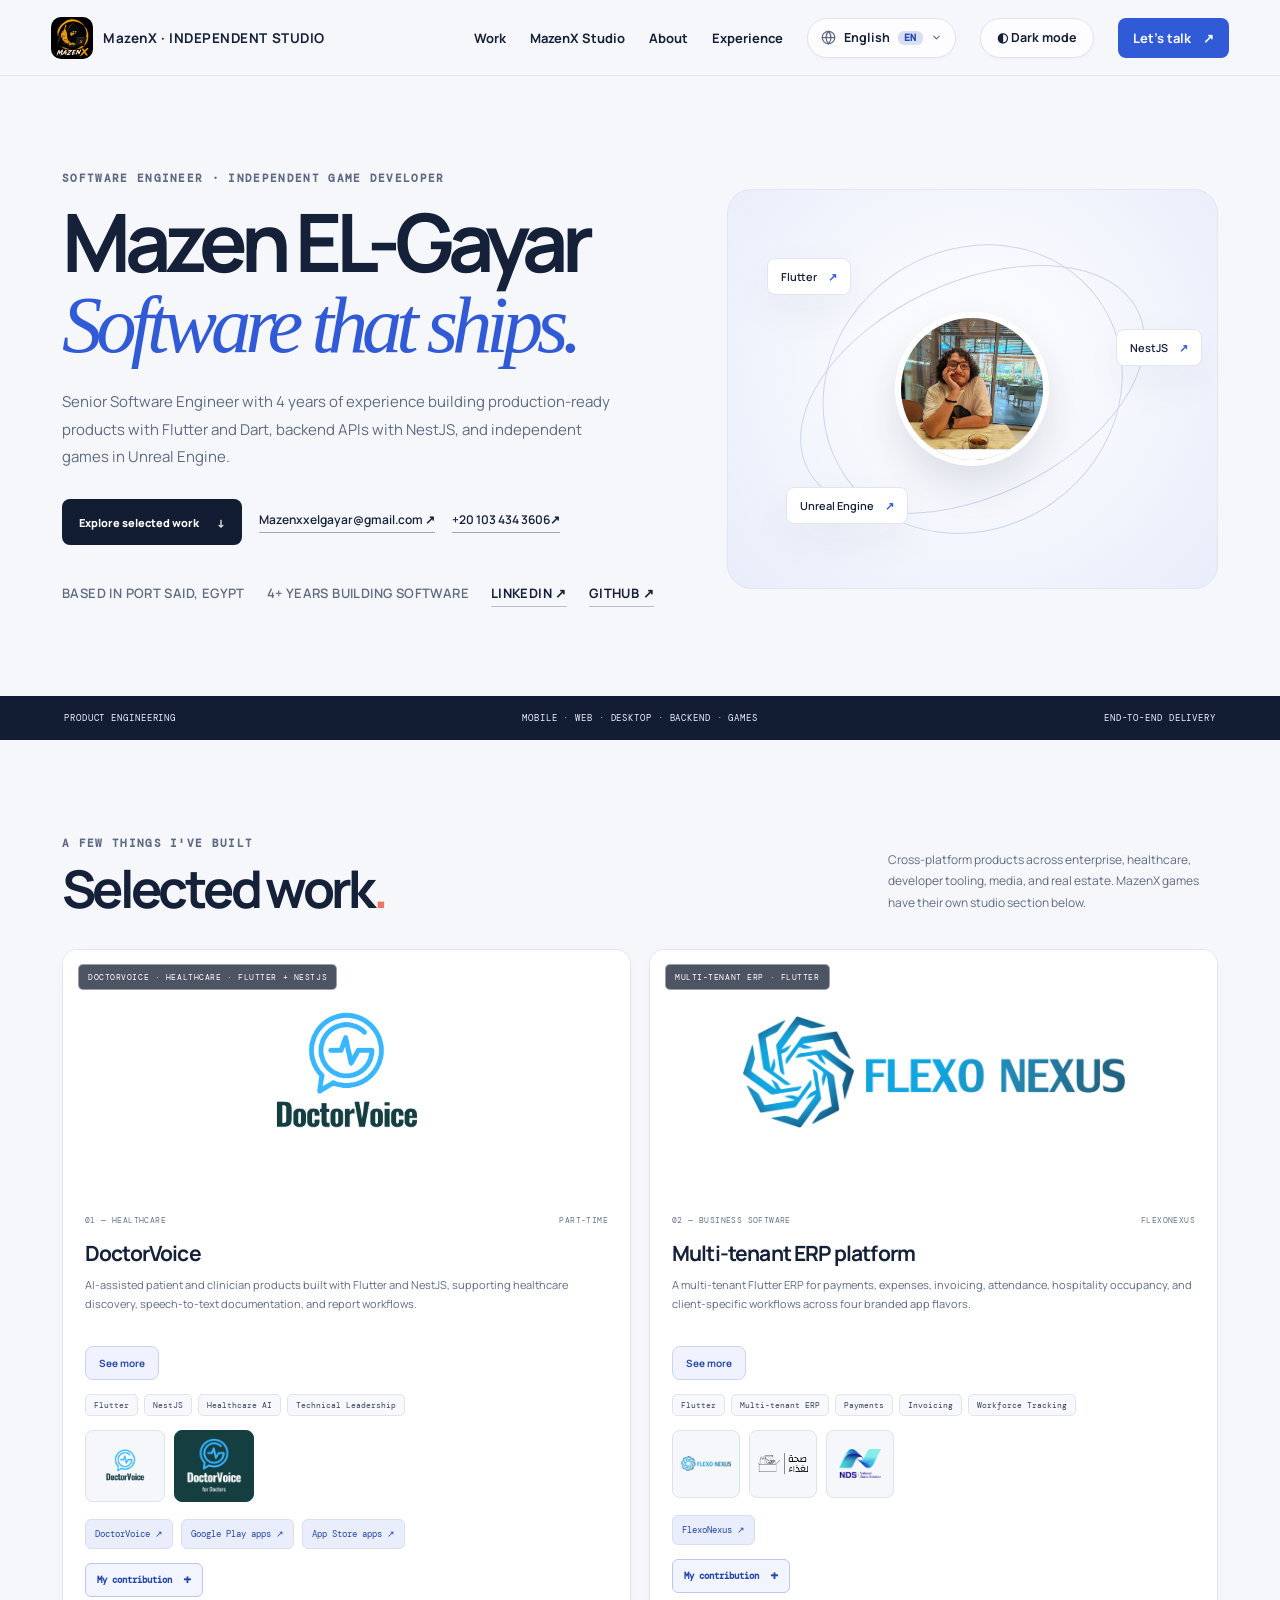
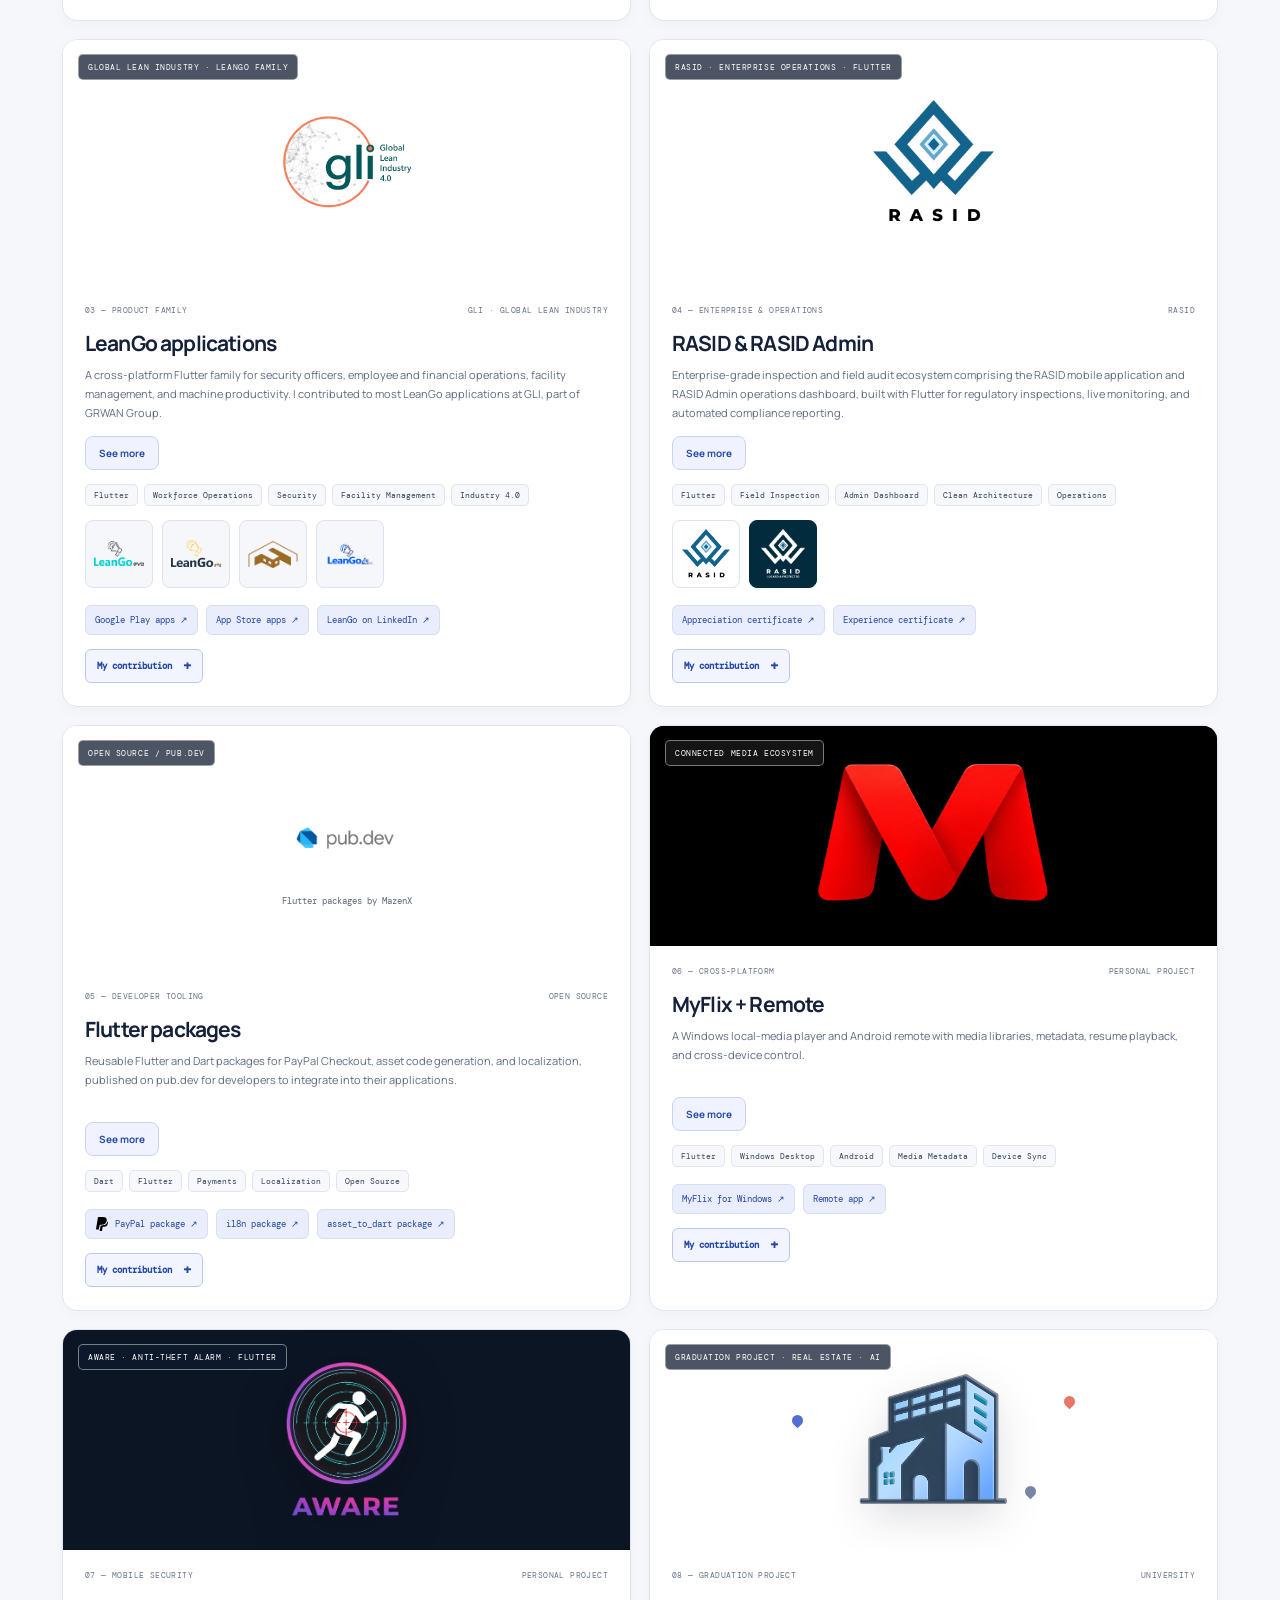
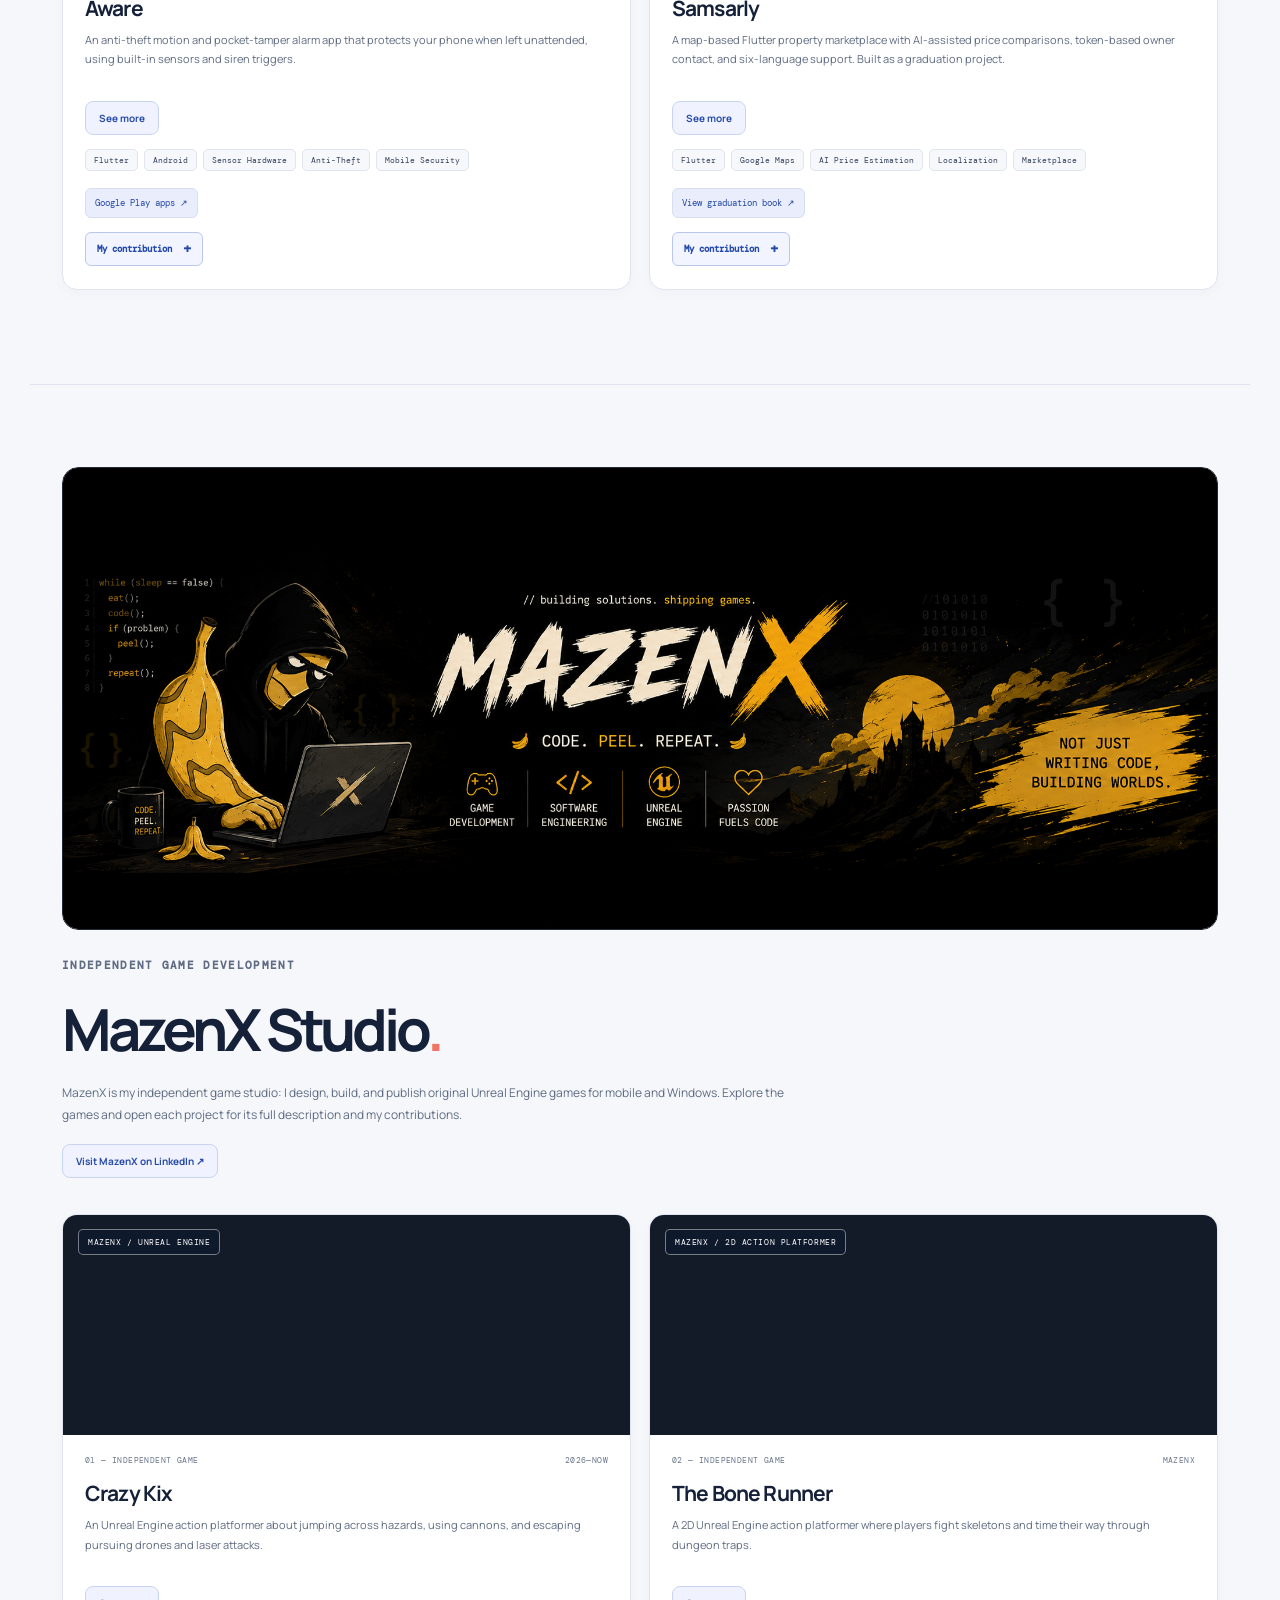
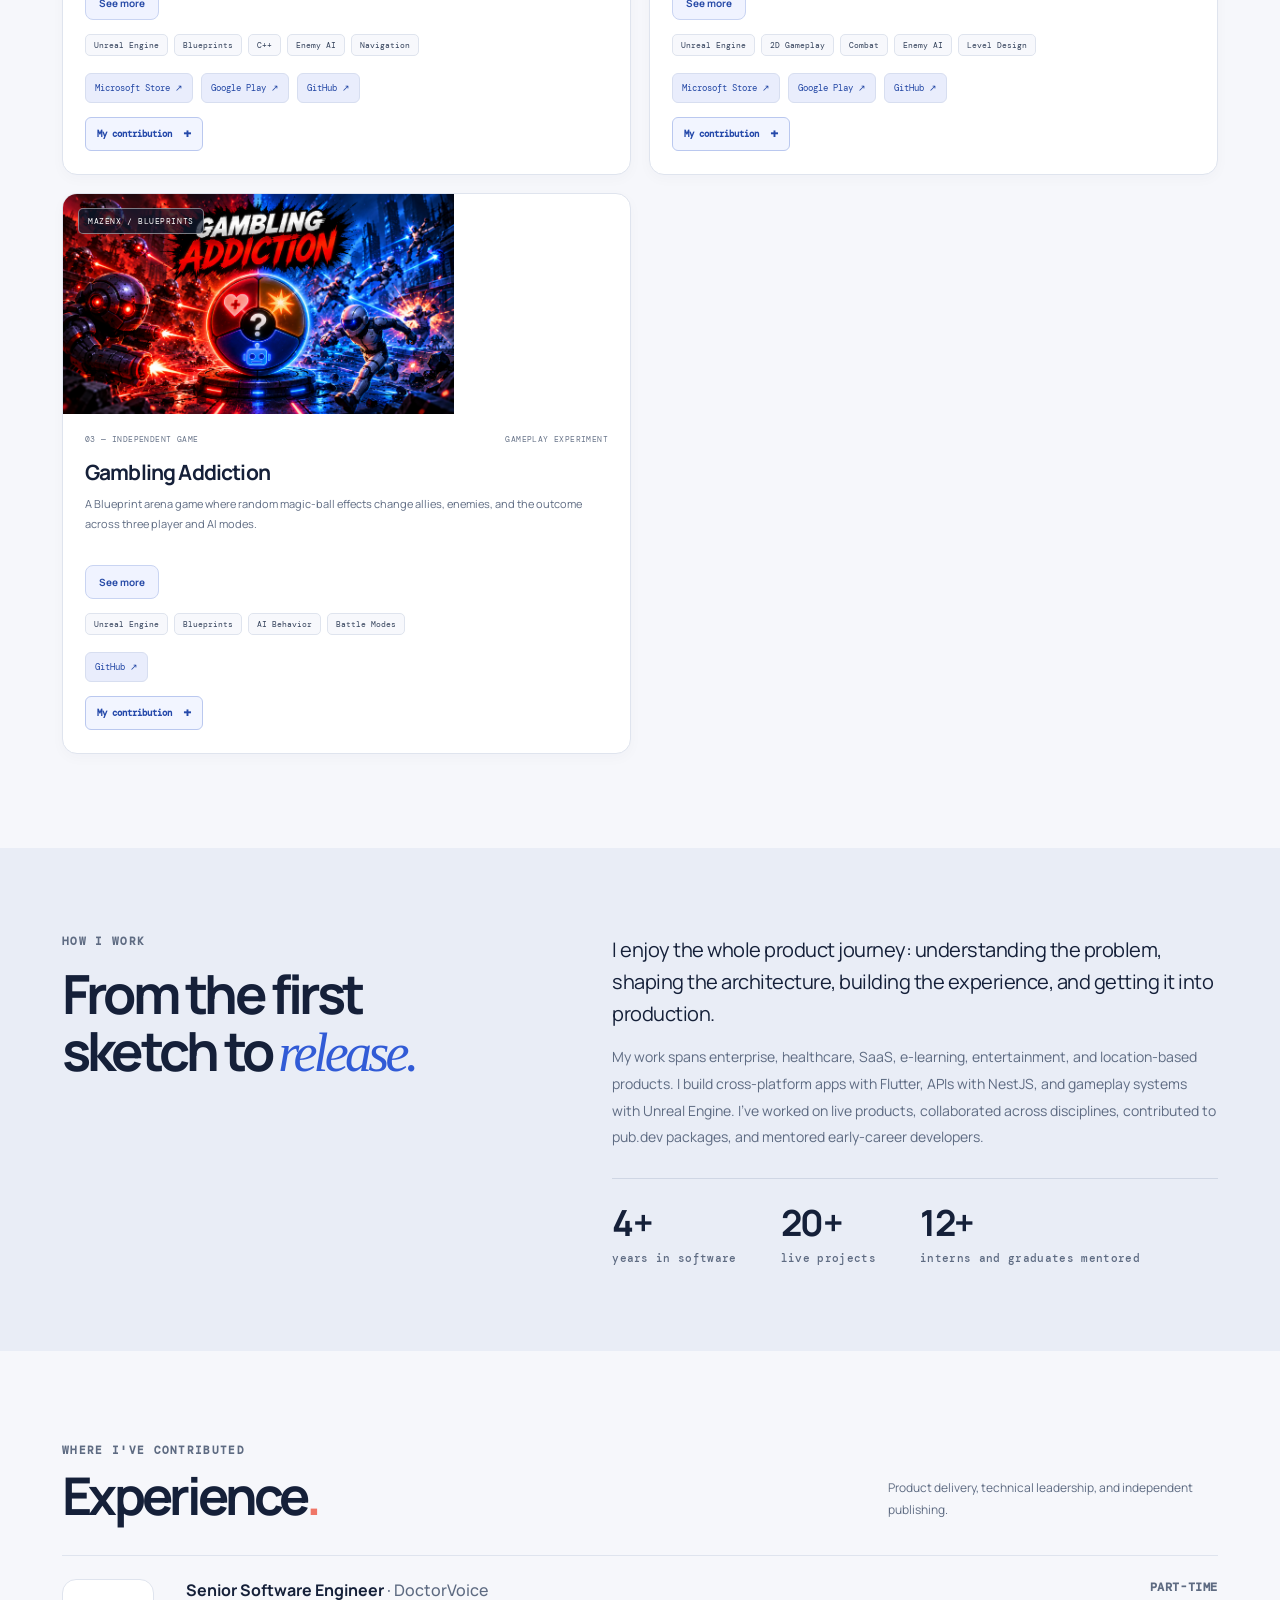
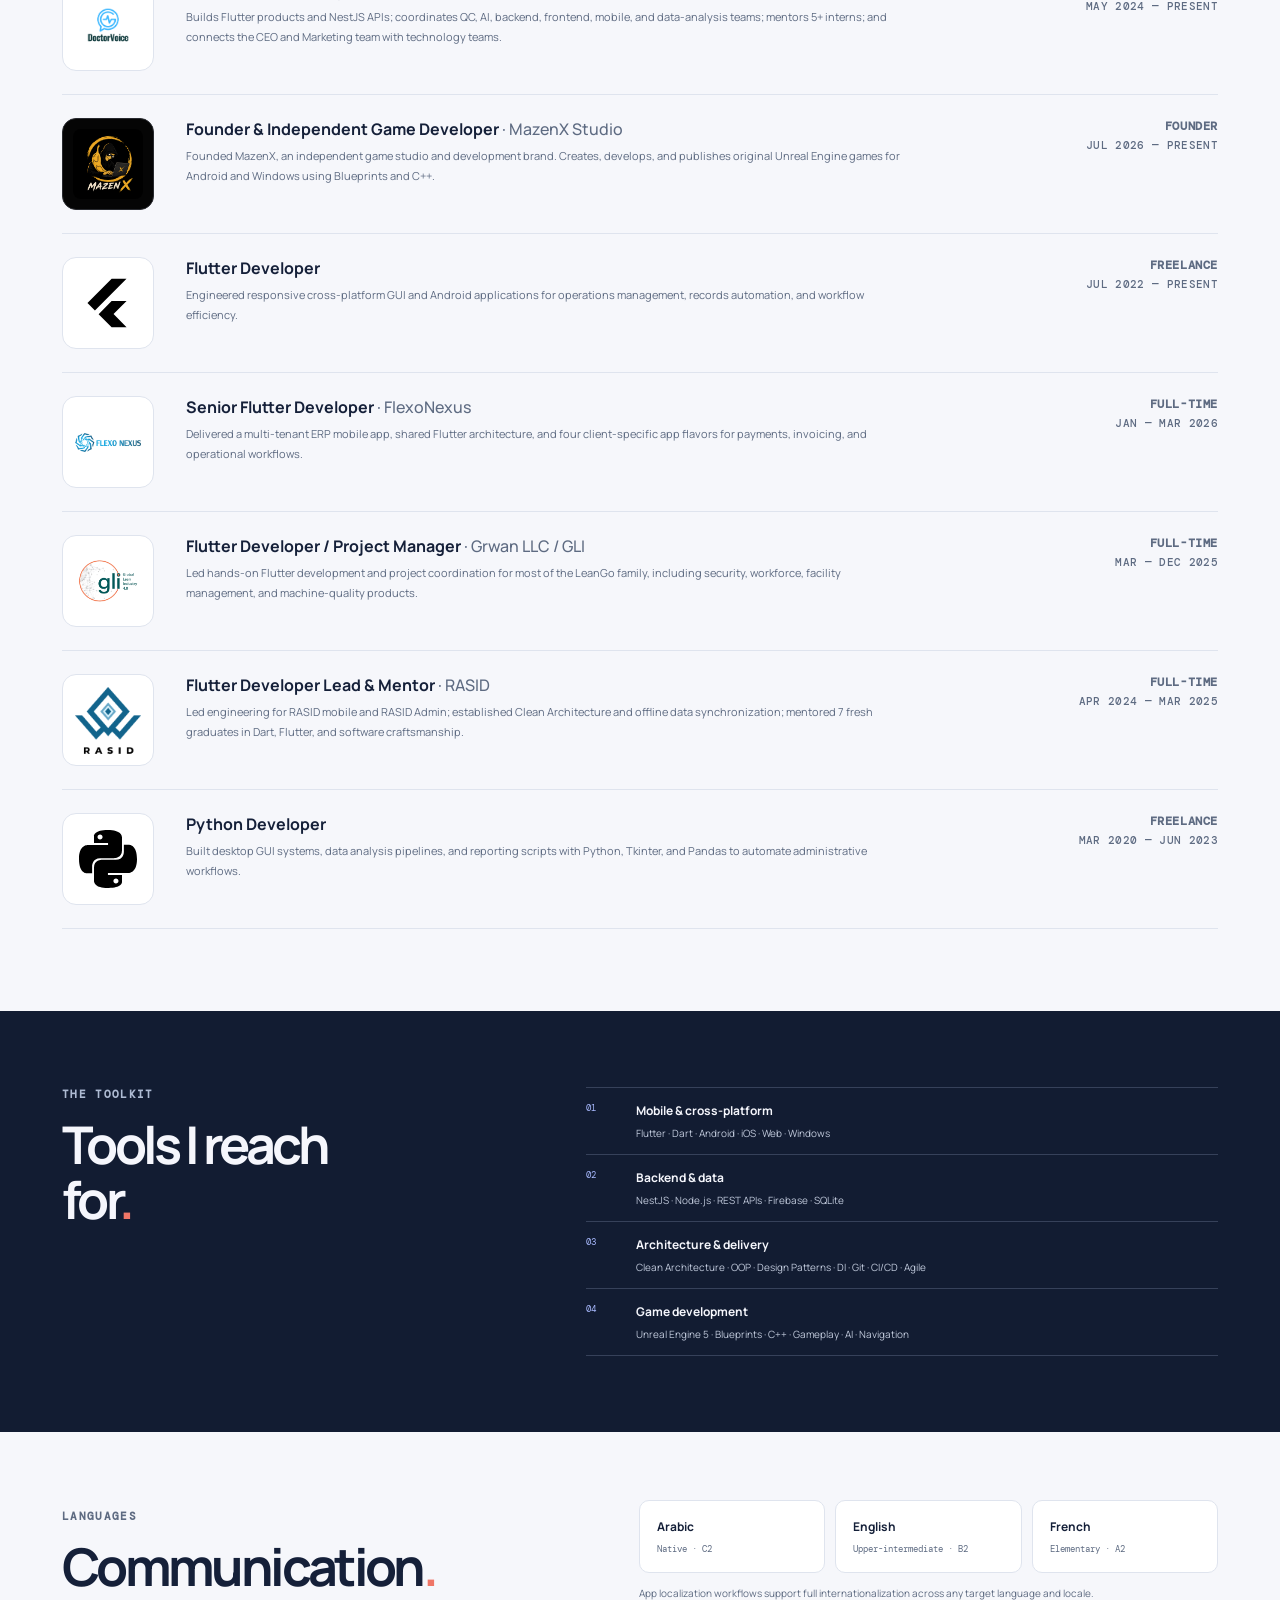
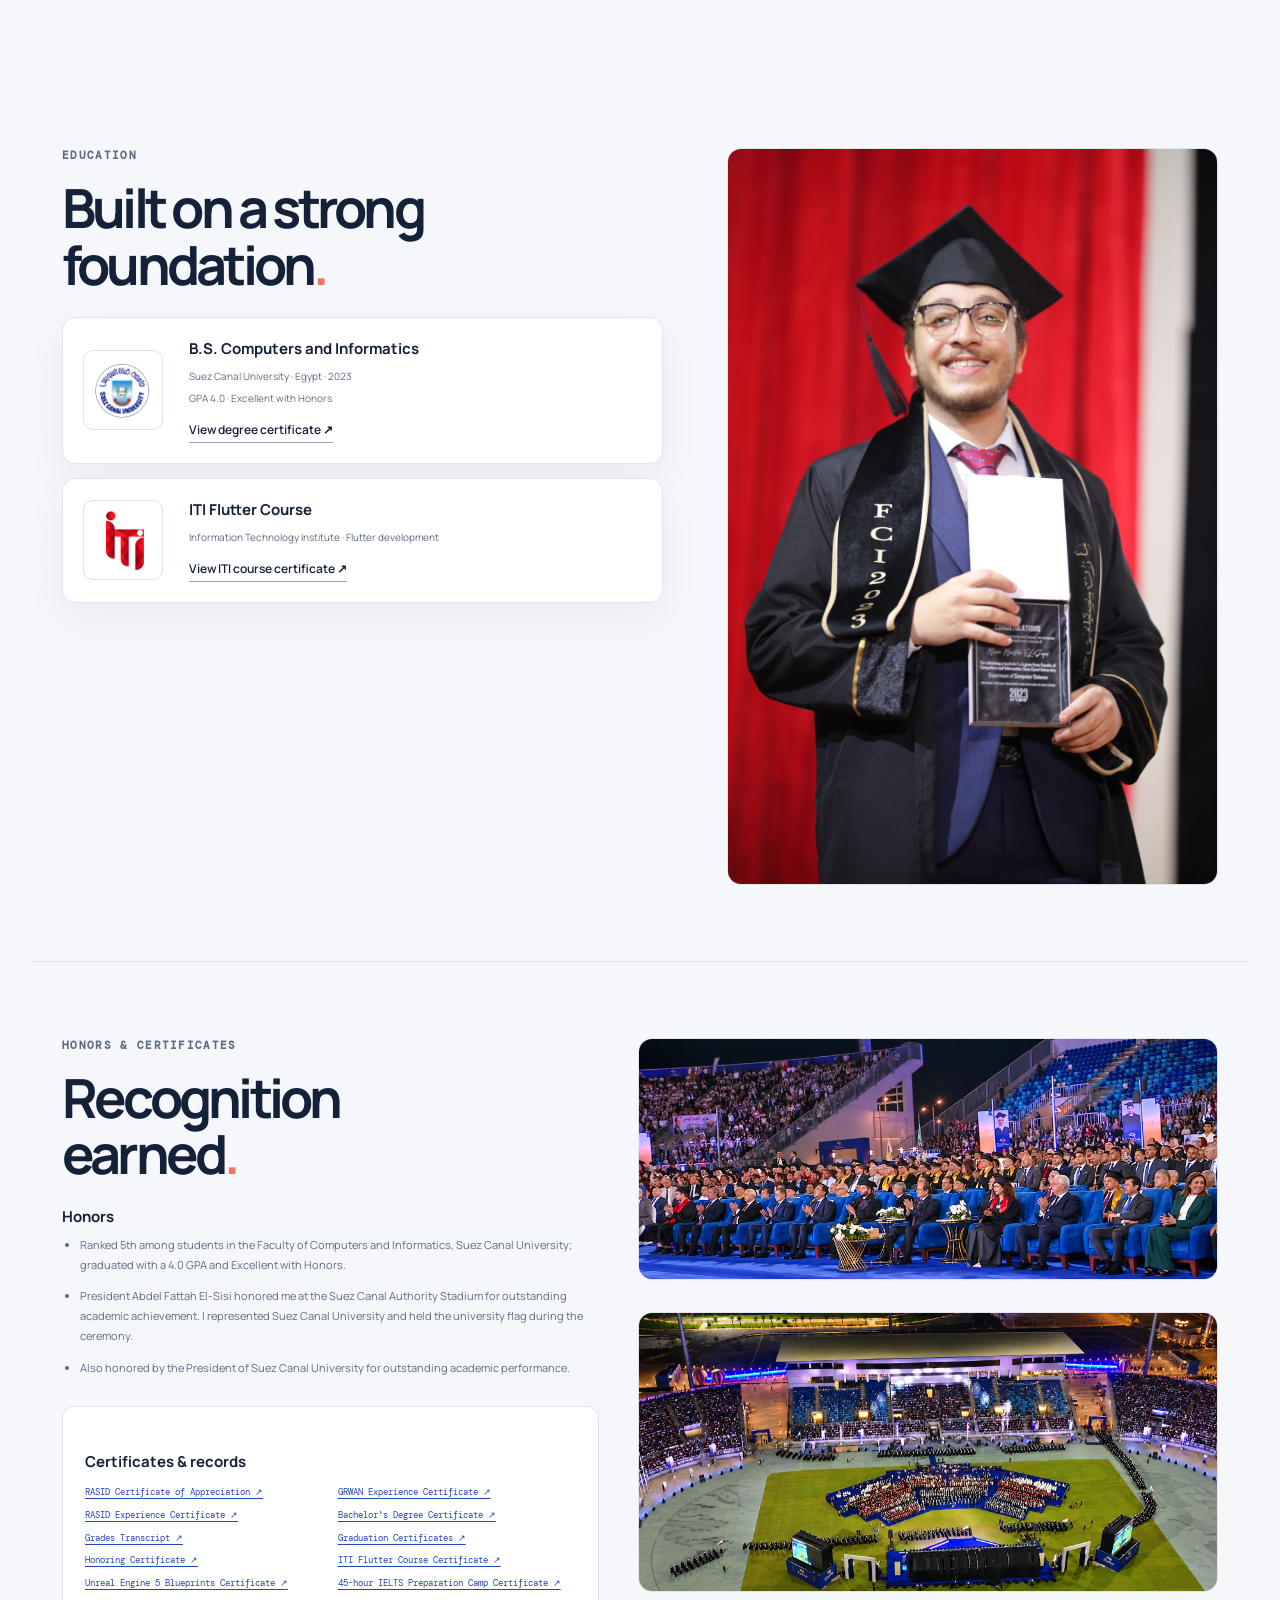
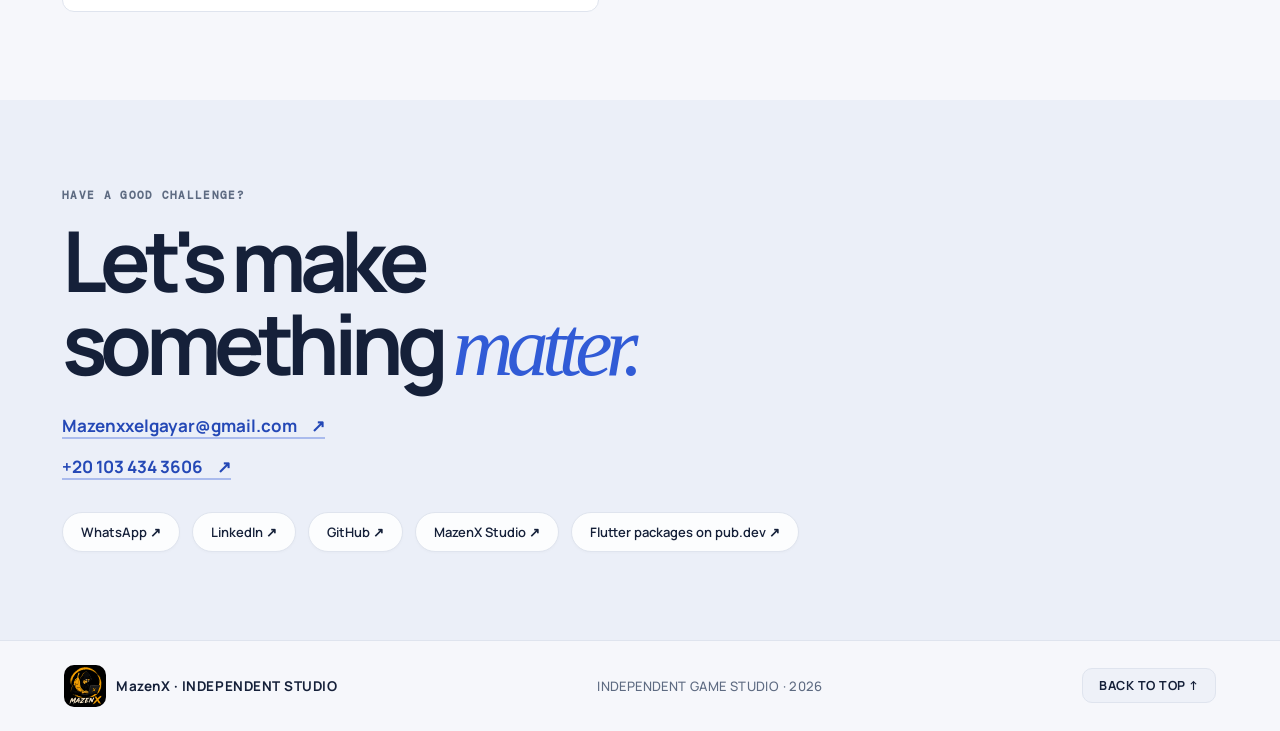
==== index.html @ 4dd1e7bd "Add 12-language localization, custom glassmorphic language dropdown, and project updates" ====
<!doctype html>
<html lang="en">
<head>
  <meta charset="utf-8"><meta name="viewport" content="width=device-width, initial-scale=1">
  <meta name="theme-color" content="#f6f5f0" media="(prefers-color-scheme: light)">
  <meta name="theme-color" content="#101827" media="(prefers-color-scheme: dark)">
  <meta name="description" content="Mazen EL-Gayar is a senior software engineer with 4+ years of experience building cross-platform products with Flutter and Dart, backend APIs with NestJS, and independently published games in Unreal Engine 5. Based in Port Said, Egypt.">
  <meta name="keywords" content="Mazen EL-Gayar, software engineer, Flutter developer, Dart, NestJS, Unreal Engine, game developer, cross-platform, mobile development, Egypt, Port Said, portfolio">
  <meta name="author" content="Mazen EL-Gayar">
  <meta name="robots" content="index, follow, max-image-preview:large, max-snippet:-1, max-video-preview:-1">

  <!-- Geographic Location Signals (GEO) -->
  <meta name="geo.region" content="EG-PTS">
  <meta name="geo.placename" content="Port Said">
  <meta name="geo.position" content="31.2565;32.2841">
  <meta name="ICBM" content="31.2565, 32.2841">

  <!-- Generative Engine Optimization (GEO) & Topic Authority -->
  <meta name="topic" content="Flutter, NestJS, Unreal Engine 5, Cross-Platform Architecture, Game Development">
  <meta name="subject" content="Senior Software Engineer and Independent Game Developer Portfolio">
  <meta name="coverage" content="Worldwide">
  <meta name="rating" content="General">

  <!-- OpenGraph Metadata & Multilingual Locales -->
  <meta property="og:title" content="Mazen EL-Gayar — Senior Software Engineer & Independent Game Developer">
  <meta property="og:description" content="Senior Software Engineer building production-ready cross-platform products with Flutter, backend APIs with NestJS, and independently published Unreal Engine games. 4+ years of experience, 20+ live projects.">
  <meta property="og:type" content="website"><meta property="og:site_name" content="Mazen EL-Gayar — Portfolio">
  <meta property="og:url" content="https://mazenxelgayar.github.io/"><meta property="og:image" content="https://mazenxelgayar.github.io/assets/social-preview.png"><meta property="og:image:width" content="1200"><meta property="og:image:height" content="630"><meta property="og:image:alt" content="Mazen EL-Gayar — Flutter, NestJS, and Unreal Engine software engineer portfolio">
  <meta property="og:locale" content="en_US">
  <meta property="og:locale:alternate" content="ar_EG">
  <meta property="og:locale:alternate" content="es_ES">
  <meta property="og:locale:alternate" content="fr_FR">
  <meta property="og:locale:alternate" content="de_DE">
  <meta property="og:locale:alternate" content="ja_JP">
  <meta property="og:locale:alternate" content="zh_CN">
  <meta property="og:locale:alternate" content="it_IT">
  <meta property="og:locale:alternate" content="ru_RU">
  <meta property="og:locale:alternate" content="hi_IN">
  <meta property="og:locale:alternate" content="ko_KR">
  <meta property="og:locale:alternate" content="tr_TR">

  <!-- Twitter Card -->
  <meta name="twitter:card" content="summary_large_image"><meta name="twitter:title" content="Mazen EL-Gayar — Senior Software Engineer">
  <meta name="twitter:description" content="Flutter, NestJS, and Unreal Engine projects, experience, and contact details. 4+ years building production software."><meta name="twitter:image" content="https://mazenxelgayar.github.io/assets/social-preview.png">

  <!-- Canonical & International Hreflang Tags -->
  <link rel="canonical" href="https://mazenxelgayar.github.io/">
  <link rel="alternate" hreflang="x-default" href="https://mazenxelgayar.github.io/">
  <link rel="alternate" hreflang="en" href="https://mazenxelgayar.github.io/">
  <link rel="alternate" hreflang="ar" href="https://mazenxelgayar.github.io/">
  <link rel="alternate" hreflang="es" href="https://mazenxelgayar.github.io/">
  <link rel="alternate" hreflang="fr" href="https://mazenxelgayar.github.io/">
  <link rel="alternate" hreflang="de" href="https://mazenxelgayar.github.io/">
  <link rel="alternate" hreflang="ja" href="https://mazenxelgayar.github.io/">
  <link rel="alternate" hreflang="zh" href="https://mazenxelgayar.github.io/">
  <link rel="alternate" hreflang="it" href="https://mazenxelgayar.github.io/">
  <link rel="alternate" hreflang="ru" href="https://mazenxelgayar.github.io/">
  <link rel="alternate" hreflang="hi" href="https://mazenxelgayar.github.io/">
  <link rel="alternate" hreflang="ko" href="https://mazenxelgayar.github.io/">
  <link rel="alternate" hreflang="tr" href="https://mazenxelgayar.github.io/">
  <title>Mazen EL-Gayar | Senior Software Engineer — Flutter, NestJS & Unreal Engine</title>
  <link rel="icon" href="assets/mazenx-square.png" type="image/png">
  <link rel="apple-touch-icon" href="assets/mazenx-square.png"><link rel="manifest" href="site.webmanifest">
  <link rel="preconnect" href="https://fonts.googleapis.com"><link rel="preconnect" href="https://fonts.gstatic.com" crossorigin>
  <link href="https://fonts.googleapis.com/css2?family=Alexandria:wght@400;500;600;700;800&family=DM+Mono:wght@400;500&family=Manrope:wght@400;500;600;700;800&display=swap" rel="stylesheet">
  <script src="translations.js"></script>
  <script>
    // Prevent dark-mode & language flash: apply theme and initial language immediately before paint
    (function(){
      var t = localStorage.getItem('portfolio-theme');
      if (!t) t = matchMedia('(prefers-color-scheme: dark)').matches ? 'dark' : 'light';
      document.documentElement.dataset.theme = t;
      document.documentElement.classList.add('js');

      var l = localStorage.getItem('portfolio-lang');
      if (!l) {
        var nav = (navigator.language || navigator.userLanguage || 'en').toLowerCase().slice(0, 2);
        var supported = ['en', 'ar', 'es', 'fr', 'de', 'ja', 'zh', 'it', 'ru', 'hi', 'ko', 'tr'];
        l = supported.indexOf(nav) > -1 ? nav : 'en';
      }
      document.documentElement.lang = l;
      document.documentElement.dir = (l === 'ar' ? 'rtl' : 'ltr');
      window.__initialLang = l;
      if (l === 'en') {
        document.documentElement.dataset.i18nReady = 'true';
      }
    })();
  </script>
  <link rel="stylesheet" href="styles.css"><script src="script.js" defer></script>
</head>
<body>
  <script type="application/ld+json">
  {"@context":"https://schema.org","@graph":[
    {"@type":"WebSite","@id":"https://mazenxelgayar.github.io/#website","url":"https://mazenxelgayar.github.io/","name":"Mazen EL-Gayar — Senior Software Engineer Portfolio","description":"Portfolio of Mazen EL-Gayar, a senior software engineer building Flutter products, NestJS services, and Unreal Engine games.","inLanguage":["en","ar","es","fr","de","ja","zh","it","ru","hi","ko","tr"]},
    {"@type":"ProfilePage","@id":"https://mazenxelgayar.github.io/#profilepage","url":"https://mazenxelgayar.github.io/","name":"Mazen EL-Gayar Portfolio & Engineering Profile","isPartOf":{"@id":"https://mazenxelgayar.github.io/#website"},"about":{"@id":"https://mazenxelgayar.github.io/#person"},"mainEntity":{"@id":"https://mazenxelgayar.github.io/#person"}},
    {"@type":"Organization","@id":"https://www.linkedin.com/company/144794199#organization","name":"MazenX Independent Game Studio","description":"Independent game development and software brand founded by Mazen EL-Gayar. Creates and publishes original Unreal Engine games for Android and Windows.","url":"https://www.linkedin.com/company/144794199","founder":{"@id":"https://mazenxelgayar.github.io/#person"}},
    {"@type":"Organization","@id":"https://doctorvoice.net/#organization","name":"DoctorVoice","url":"https://doctorvoice.net/","description":"AI-assisted healthcare platform for patients and clinicians."},
    {"@type":"Person","@id":"https://mazenxelgayar.github.io/#person","name":"Mazen EL-Gayar","url":"https://mazenxelgayar.github.io/","mainEntityOfPage":"https://mazenxelgayar.github.io/","email":"mailto:Mazenxxelgayar@gmail.com","jobTitle":["Senior Software Engineer","Flutter Developer","Independent Game Developer","Backend Engineer"],"disambiguatingDescription":"Mazen EL-Gayar is an Egyptian senior software engineer and indie game developer with 4+ years of experience building production Flutter cross-platform applications, NestJS APIs, and Unreal Engine 5 games. Based in Port Said, Egypt.","image":"https://mazenxelgayar.github.io/assets/profile-photo.jpg","telephone":"+201034343606","nationality":{"@type":"Country","name":"Egypt"},"address":{"@type":"PostalAddress","addressLocality":"Port Said","addressRegion":"Port Said Governorate","addressCountry":"EG"},"homeLocation":{"@type":"Place","name":"Port Said, Egypt","geo":{"@type":"GeoCoordinates","latitude":31.2565,"longitude":32.2841}},"geo":{"@type":"GeoCoordinates","latitude":31.2565,"longitude":32.2841},"hasMap":"https://www.google.com/maps/place/Port+Said,+Egypt/@31.2565,32.2841,13z","sameAs":["https://www.linkedin.com/in/mazen-el-gayar-995949218/","https://github.com/MazenxELGayar/","https://www.linkedin.com/company/144794199","https://pub.dev/publishers/mazenx.dev/packages","https://play.google.com/store/apps/dev?id=7016550791448833118"],"knowsLanguage":["Arabic","English","French"],"worksFor":[{"@id":"https://doctorvoice.net/#organization"},{"@id":"https://www.linkedin.com/company/144794199#organization"}],"alumniOf":{"@type":"CollegeOrUniversity","name":"Suez Canal University","sameAs":"https://suez.edu.eg/"},"knowsAbout":["Flutter","Dart","NestJS","Node.js","REST APIs","Clean Architecture","Mobile application development","Unreal Engine 5","Blueprints","C++","Game development","Technical leadership","Mentoring","Cross-platform development","Firebase","CI/CD"],"hasCredential":[{"@type":"EducationalOccupationalCredential","credentialCategory":"degree","name":"B.S. Computers and Informatics","educationalLevel":"Bachelor"},{"@type":"EducationalOccupationalCredential","credentialCategory":"certificate","name":"ITI Flutter Course"}]},
    {"@type":"CreativeWork","name":"DoctorVoice","creator":{"@id":"https://mazenxelgayar.github.io/#person"},"url":"https://doctorvoice.net/","description":"AI-assisted patient and clinician products built with Flutter and NestJS, supporting healthcare discovery, speech-to-text documentation, and report workflows.","keywords":"Flutter, NestJS, healthcare, AI, mobile, web"},
    {"@type":"CreativeWork","name":"Multi-tenant ERP platform","creator":{"@id":"https://mazenxelgayar.github.io/#person"},"url":"https://www.linkedin.com/company/flexonexus","description":"FlexoNexus ERP mobile application with four client-specific Flutter flavors for payments, invoicing, BNPL, attendance, and operations."},
    {"@type":"CreativeWork","name":"LeanGo application family","creator":{"@id":"https://mazenxelgayar.github.io/#person"},"url":"https://play.google.com/store/apps/developer?id=GRWAN+GROUP+FZE","description":"Flutter operations apps for security, employee attendance, facility management, and continuous improvement, including CIL machine-quality dashboards.","keywords":"Flutter, Android, workforce operations, facility management, machine quality"},
    {"@type":"CreativeWork","name":"RASID & RASID Admin","creator":{"@id":"https://mazenxelgayar.github.io/#person"},"description":"Cross-platform enterprise inspection and operations platform featuring the RASID mobile application and RASID Admin dashboard, built with Flutter for field audits, reporting, and team management.","keywords":"Flutter, inspection, admin dashboard, operations, Clean Architecture"},
    {"@type":"CreativeWork","name":"Flutter packages by MazenX","creator":{"@id":"https://mazenxelgayar.github.io/#person"},"url":"https://pub.dev/packages/flutter_paypal_payment_checkout_v2","description":"Published Flutter packages for PayPal Checkout, asset-to-Dart code generation, and i18n translation."},
    {"@type":"CreativeWork","name":"Crazy Kix","creator":{"@id":"https://mazenxelgayar.github.io/#person"},"url":"https://apps.microsoft.com/detail/9nst3zj3r8d7","genre":"Action platformer","keywords":"Unreal Engine, Blueprints, Android, Windows"},
    {"@type":"CreativeWork","name":"The Bone Runner","creator":{"@id":"https://mazenxelgayar.github.io/#person"},"url":"https://play.google.com/store/apps/details?id=com.mazenx.thebonerunner","genre":"2D action platformer","keywords":"Unreal Engine, 2D gameplay, Android, Windows"},
    {"@type":"CreativeWork","name":"Gambling Addiction","creator":{"@id":"https://mazenxelgayar.github.io/#person"},"url":"https://github.com/MazenxELGayar/gambling-addiction","genre":"Arena game","keywords":"Unreal Engine, Blueprints, AI, game modes"},
    {"@type":"CreativeWork","name":"MyFlix and MyFlix Remote","creator":{"@id":"https://mazenxelgayar.github.io/#person"},"url":"https://apps.microsoft.com/detail/9p61pw36ppqw","description":"Connected Windows media player and Android remote with local library organization, metadata, playback resume, and synchronized control."},
    {"@type":"CreativeWork","name":"Aware","creator":{"@id":"https://mazenxelgayar.github.io/#person"},"url":"https://play.google.com/store/apps/details?id=com.mazenx.aware","description":"Anti-theft motion and pocket-tamper alarm app for Android that protects phones using hardware sensors and authenticated siren alerts.","keywords":"Flutter, Android, anti-theft, motion alarm, sensors, security"},
    {"@type":"Book","name":"Samsarly","creator":{"@id":"https://mazenxelgayar.github.io/#person"},"description":"Graduation project: a Flutter real-estate marketplace with map search, AI-assisted price estimates, token-based property contact, and six-language localization. Published as a graduation book.","keywords":"Flutter, maps, real estate, graduation project, Arabic, English, French, Spanish, German, Turkish"}
  ]}
  </script>
  <a class="skip-link" href="#main">Skip to content</a>
  <header class="site-header"><a class="brand" href="#top" aria-label="MazenX independent studio"><img class="brand-logo" src="assets/mazenx-square.png" alt="MazenX"><span data-i18n="nav_brand">MazenX · INDEPENDENT STUDIO</span></a>
    <button class="menu-toggle" type="button" aria-expanded="false" aria-controls="site-nav" aria-label="Open navigation"><i></i><i></i><i></i></button>
    <div class="nav-backdrop" id="nav-backdrop" aria-hidden="true"></div>
    <nav id="site-nav" class="site-nav" aria-label="Main navigation">
      <a href="#work" data-i18n="nav_work">Work</a>
      <a href="#studio" data-i18n="nav_studio">MazenX Studio</a>
      <a href="#about" data-i18n="nav_about">About</a>
      <a href="#experience" data-i18n="nav_experience">Experience</a>
      <div class="lang-dropdown" id="lang-dropdown">
        <button type="button" class="lang-dropdown-btn" id="lang-dropdown-btn" aria-haspopup="listbox" aria-expanded="false" aria-label="Select language">
          <svg class="lang-globe-icon" width="15" height="15" viewBox="0 0 24 24" fill="none" stroke="currentColor" stroke-width="2" stroke-linecap="round" stroke-linejoin="round" aria-hidden="true"><circle cx="12" cy="12" r="10"></circle><line x1="2" y1="12" x2="22" y2="12"></line><path d="M12 2a15.3 15.3 0 0 1 4 10 15.3 15.3 0 0 1-4 10 15.3 15.3 0 0 1-4-10 15.3 15.3 0 0 1 4-10z"></path></svg>
          <span class="current-lang-text" id="current-lang-text">English</span>
          <span class="current-lang-pill" id="current-lang-pill">EN</span>
          <svg class="lang-chevron-icon" width="11" height="11" viewBox="0 0 24 24" fill="none" stroke="currentColor" stroke-width="2.5" stroke-linecap="round" stroke-linejoin="round" aria-hidden="true"><polyline points="6 9 12 15 18 9"></polyline></svg>
        </button>
        <div class="lang-dropdown-menu" id="lang-dropdown-menu" role="listbox" aria-label="Languages">
          <div class="lang-menu-head">
            <span class="lang-menu-tag" data-i18n="lang_menu_tag">LANGUAGE</span>
            <span class="lang-menu-count">12</span>
          </div>
          <div class="lang-options-list">
            <button type="button" class="lang-option active" data-lang="en" role="option" aria-selected="true">
              <span class="lang-badge">EN</span>
              <span class="lang-label">English</span>
              <svg class="lang-check" width="15" height="15" viewBox="0 0 24 24" fill="none" stroke="currentColor" stroke-width="2.5" stroke-linecap="round" stroke-linejoin="round"><polyline points="20 6 9 17 4 12"></polyline></svg>
            </button>
            <button type="button" class="lang-option" data-lang="ar" role="option" aria-selected="false">
              <span class="lang-badge">AR</span>
              <span class="lang-label">العربية</span>
              <svg class="lang-check" width="15" height="15" viewBox="0 0 24 24" fill="none" stroke="currentColor" stroke-width="2.5" stroke-linecap="round" stroke-linejoin="round"><polyline points="20 6 9 17 4 12"></polyline></svg>
            </button>
            <button type="button" class="lang-option" data-lang="es" role="option" aria-selected="false">
              <span class="lang-badge">ES</span>
              <span class="lang-label">Español</span>
              <svg class="lang-check" width="15" height="15" viewBox="0 0 24 24" fill="none" stroke="currentColor" stroke-width="2.5" stroke-linecap="round" stroke-linejoin="round"><polyline points="20 6 9 17 4 12"></polyline></svg>
            </button>
            <button type="button" class="lang-option" data-lang="fr" role="option" aria-selected="false">
              <span class="lang-badge">FR</span>
              <span class="lang-label">Français</span>
              <svg class="lang-check" width="15" height="15" viewBox="0 0 24 24" fill="none" stroke="currentColor" stroke-width="2.5" stroke-linecap="round" stroke-linejoin="round"><polyline points="20 6 9 17 4 12"></polyline></svg>
            </button>
            <button type="button" class="lang-option" data-lang="de" role="option" aria-selected="false">
              <span class="lang-badge">DE</span>
              <span class="lang-label">Deutsch</span>
              <svg class="lang-check" width="15" height="15" viewBox="0 0 24 24" fill="none" stroke="currentColor" stroke-width="2.5" stroke-linecap="round" stroke-linejoin="round"><polyline points="20 6 9 17 4 12"></polyline></svg>
            </button>
            <button type="button" class="lang-option" data-lang="ja" role="option" aria-selected="false">
              <span class="lang-badge">JA</span>
              <span class="lang-label">日本語</span>
              <svg class="lang-check" width="15" height="15" viewBox="0 0 24 24" fill="none" stroke="currentColor" stroke-width="2.5" stroke-linecap="round" stroke-linejoin="round"><polyline points="20 6 9 17 4 12"></polyline></svg>
            </button>
            <button type="button" class="lang-option" data-lang="zh" role="option" aria-selected="false">
              <span class="lang-badge">ZH</span>
              <span class="lang-label">中文</span>
              <svg class="lang-check" width="15" height="15" viewBox="0 0 24 24" fill="none" stroke="currentColor" stroke-width="2.5" stroke-linecap="round" stroke-linejoin="round"><polyline points="20 6 9 17 4 12"></polyline></svg>
            </button>
            <button type="button" class="lang-option" data-lang="it" role="option" aria-selected="false">
              <span class="lang-badge">IT</span>
              <span class="lang-label">Italiano</span>
              <svg class="lang-check" width="15" height="15" viewBox="0 0 24 24" fill="none" stroke="currentColor" stroke-width="2.5" stroke-linecap="round" stroke-linejoin="round"><polyline points="20 6 9 17 4 12"></polyline></svg>
            </button>
            <button type="button" class="lang-option" data-lang="ru" role="option" aria-selected="false">
              <span class="lang-badge">RU</span>
              <span class="lang-label">Русский</span>
              <svg class="lang-check" width="15" height="15" viewBox="0 0 24 24" fill="none" stroke="currentColor" stroke-width="2.5" stroke-linecap="round" stroke-linejoin="round"><polyline points="20 6 9 17 4 12"></polyline></svg>
            </button>
            <button type="button" class="lang-option" data-lang="hi" role="option" aria-selected="false">
              <span class="lang-badge">HI</span>
              <span class="lang-label">हिन्दी</span>
              <svg class="lang-check" width="15" height="15" viewBox="0 0 24 24" fill="none" stroke="currentColor" stroke-width="2.5" stroke-linecap="round" stroke-linejoin="round"><polyline points="20 6 9 17 4 12"></polyline></svg>
            </button>
            <button type="button" class="lang-option" data-lang="ko" role="option" aria-selected="false">
              <span class="lang-badge">KO</span>
              <span class="lang-label">한국어</span>
              <svg class="lang-check" width="15" height="15" viewBox="0 0 24 24" fill="none" stroke="currentColor" stroke-width="2.5" stroke-linecap="round" stroke-linejoin="round"><polyline points="20 6 9 17 4 12"></polyline></svg>
            </button>
            <button type="button" class="lang-option" data-lang="tr" role="option" aria-selected="false">
              <span class="lang-badge">TR</span>
              <span class="lang-label">Türkçe</span>
              <svg class="lang-check" width="15" height="15" viewBox="0 0 24 24" fill="none" stroke="currentColor" stroke-width="2.5" stroke-linecap="round" stroke-linejoin="round"><polyline points="20 6 9 17 4 12"></polyline></svg>
            </button>
          </div>
        </div>
        <select class="lang-select-hidden" id="lang-select" aria-hidden="true" tabindex="-1">
          <option value="en">English</option>
          <option value="ar">العربية</option>
          <option value="es">Español</option>
          <option value="fr">Français</option>
          <option value="de">Deutsch</option>
          <option value="ja">日本語</option>
          <option value="zh">中文</option>
          <option value="it">Italiano</option>
          <option value="ru">Русский</option>
          <option value="hi">हिन्दी</option>
          <option value="ko">한국어</option>
          <option value="tr">Türkçe</option>
        </select>
      </div>
      <button class="theme-toggle" type="button" aria-label="Switch color theme">◐ Theme</button>
      <a href="#contact" class="nav-cta" data-i18n="nav_contact">Let's talk <span>↗</span></a>
    </nav>
  </header>
  <main id="main">
    <section class="hero section-wrap" id="top"><div class="hero-copy">
      <p class="eyebrow" data-i18n="hero_eyebrow"><span class="pulse"></span> SOFTWARE ENGINEER · INDEPENDENT GAME DEVELOPER</p>
      <h1 data-i18n="hero_title">Mazen EL-Gayar<br><em>Software that ships.</em></h1>
      <p class="hero-lede" data-i18n="hero_lede">Senior Software Engineer with 4 years of experience building production-ready products with Flutter and Dart, backend APIs with NestJS, and independent games in Unreal Engine.</p>
      <div class="hero-actions"><a class="button button-dark hero-explore" href="#work" data-i18n="hero_explore">Explore selected work <span>↓</span></a><a class="text-link" href="mailto:Mazenxxelgayar@gmail.com">Mazenxxelgayar@gmail.com <span>↗</span></a><a class="text-link phone-link" href="tel:+201034343606"><bdi dir="ltr">+20 103 434 3606</bdi> <span>↗</span></a></div>
      <div class="hero-meta"><span data-i18n="hero_location">BASED IN PORT SAID, EGYPT</span><span data-i18n="hero_exp">4+ YEARS BUILDING SOFTWARE</span><a href="https://www.linkedin.com/in/mazen-el-gayar-995949218/" target="_blank" rel="noopener" data-i18n="hero_linkedin">LINKEDIN ↗</a><a href="https://github.com/MazenxELGayar/" target="_blank" rel="noopener" data-i18n="hero_github">GITHUB ↗</a></div>
    </div><div class="hero-art" aria-label="Flutter, backend, and game development specialties" role="img"><div class="orbit orbit-one"></div><div class="orbit orbit-two"></div><div class="orbit-center profile-center"><img src="assets/profile-photo.jpg" alt="Mazen EL-Gayar"/><span class="orbit-caption" data-i18n="hero_orbit_caption">BUILD · SHIP · ITERATE</span></div><span class="orbit-tag tag-flutter">Flutter <b>↗</b></span><span class="orbit-tag tag-nest">NestJS <b>↗</b></span><span class="orbit-tag tag-unreal">Unreal Engine <b>↗</b></span></div></section>
    <section class="intro-strip"><p data-i18n="intro_engineering">PRODUCT ENGINEERING</p><p data-i18n="intro_platforms">MOBILE · WEB · DESKTOP · BACKEND · GAMES</p><p data-i18n="intro_delivery">END-TO-END DELIVERY</p></section>
    <section class="work-section section-wrap" id="work"><div class="section-heading"><div><p class="eyebrow" data-i18n="work_eyebrow">A FEW THINGS I'VE BUILT</p><h2 data-i18n="work_title">Selected work<span class="accent-dot">.</span></h2></div><p class="section-note" data-i18n="work_note">Cross-platform products across enterprise, healthcare, developer tooling, media, and real estate. MazenX games have their own studio section below.</p></div>
      <div class="project-grid"><article class="project-card" id="project-doctorvoice"><div class="project-visual healthcare-visual"><img class="dv-logo dv-light" src="assets/doctorvoice-logo-light.png" alt="DoctorVoice"/><img class="dv-logo dv-dark" src="assets/doctorvoice-logo-dark.png" alt="DoctorVoice"/><span class="visual-label" data-i18n="vlabel_dv">DOCTORVOICE · HEALTHCARE · FLUTTER + NESTJS</span></div><div class="project-info"><div class="project-topline"><span data-i18n="proj_dv_topline">01 — HEALTHCARE</span><span>PART-TIME</span></div><h3 data-i18n="proj_dv_title">DoctorVoice</h3><p data-i18n="proj_dv_summary">AI-assisted patient and clinician products built with Flutter and NestJS, supporting healthcare discovery, speech-to-text documentation, and report workflows.</p><p class="project-long" data-i18n="proj_dv_long">The platform depends on coordinated delivery across product, design, mobile, web, backend, AI, quality control, and data analysis. The patient and doctor workflows are designed to make healthcare consultations easier to access and medical information easier to capture and review.</p><div class="tag-list"><span>Flutter</span><span>NestJS</span><span>Healthcare AI</span><span>Technical Leadership</span></div><div class="app-logos doctorvoice-apps"><div class="app-logo"><img class="app-logo-img app-light" src="assets/doctorvoice-logo-light.png" alt="DoctorVoice app"><img class="app-logo-img app-dark" src="assets/doctorvoice-logo-dark.png" alt="DoctorVoice app"></div><div class="app-logo doctors-app"><img class="app-logo-img" src="assets/doctorvoice-for-doctors.png" alt="DoctorVoice for Doctors app"></div></div><div class="project-links"><a href="https://doctorvoice.net/" target="_blank" rel="noopener">DoctorVoice ↗</a><a href="https://play.google.com/store/apps/developer?id=DoctorVoice" target="_blank" rel="noopener" data-i18n="proj_link_google_play">Google Play ↗</a><a href="https://apps.apple.com/eg/developer/doctor-voice-technology/id1815534864" target="_blank" rel="noopener" data-i18n="proj_link_app_store">App Store ↗</a></div><details class="contribution"><summary data-i18n="my_contribution">My contribution</summary><p data-i18n="proj_dv_contrib">Alongside Flutter and NestJS engineering, I coordinate QC, AI, backend, frontend, mobile, and data-analysis teams. I mentor 5+ interns and act as the communication link between the CEO and Marketing team and the technology teams, aligning requirements and delivery.</p></details></div></article><article class="project-card" id="project-flexonexus"><div class="project-visual erp-visual"><img class="flexo-main-logo app-light" src="assets/flexonexus-logo.png" alt="FlexoNexus"><img class="flexo-main-logo app-dark" src="assets/flexonexus-logo-white.png" alt="FlexoNexus"><span class="visual-label" data-i18n="vlabel_flexo">MULTI-TENANT ERP · FLUTTER</span></div><div class="project-info"><div class="project-topline"><span data-i18n="proj_flexo_topline">02 — BUSINESS SOFTWARE</span><span>FLEXONEXUS</span></div><h3 data-i18n="proj_flexo_title">Multi-tenant ERP platform</h3><p data-i18n="proj_flexo_summary">A multi-tenant Flutter ERP for payments, expenses, invoicing, attendance, hospitality occupancy, and client-specific workflows across four branded app flavors.</p><p class="project-long" data-i18n="proj_flexo_long">The product is delivered through a shared Flutter codebase configured for different client requirements. Four branded app flavors—Food &amp; Health, NDS, Restaurants, and the core FlexoNexus app—were prepared for controlled releases on Google Play and the App Store. The tenant model keeps common capabilities consistent while allowing client-specific presentation and workflows.</p><div class="tag-list"><span>Flutter</span><span>Multi-tenant ERP</span><span>Payments</span><span>Invoicing</span><span>Workforce Tracking</span></div><div class="app-logos flexo-apps"><div class="app-logo"><img class="app-logo-img app-light" src="assets/flexonexus-logo.png" alt="FlexoNexus app"><img class="app-logo-img app-dark" src="assets/flexonexus-logo-white.png" alt="FlexoNexus app"></div><div class="app-logo"><img class="app-logo-img foodhealth-logo app-light" src="assets/flexonexus-tenant-food-health.png" alt="Food &amp; Health Saudi app"><img class="app-logo-img foodhealth-logo app-dark filter-white" src="assets/flexonexus-tenant-food-health.png" alt="Food &amp; Health Saudi app"></div><div class="app-logo nds-app-logo"><img class="app-logo-img nds-logo app-light" src="assets/flexonexus-tenant-nds.png" alt="NDS app"><img class="app-logo-img nds-logo app-dark" src="assets/flexonexus-tenant-nds-dark.png" alt="NDS app"></div></div><div class="project-links"><a href="https://www.linkedin.com/company/flexonexus" target="_blank" rel="noopener">FlexoNexus ↗</a></div><details class="contribution"><summary data-i18n="my_contribution">My contribution</summary><p data-i18n="proj_flexo_contrib">As a full-time Senior Flutter Developer, I implemented ERP mobile features in the shared app, adapted client-specific flows and branding, and delivered four app flavors. I worked on complex business workflows, data-driven interfaces, and release preparation across tenants.</p></details></div></article><article class="project-card" id="project-leango"><div class="project-visual leango-visual"><img class="group-logo gli-only" src="assets/gli-logo.png" alt="Global Lean Industry"><span class="visual-label" data-i18n="vlabel_leango">GLOBAL LEAN INDUSTRY · LEANGO FAMILY</span></div><div class="project-info"><div class="project-topline"><span data-i18n="proj_leango_topline">03 — PRODUCT FAMILY</span><span>GLI · GLOBAL LEAN INDUSTRY</span></div><h3 data-i18n="proj_leango_title">LeanGo applications</h3><p data-i18n="proj_leango_summary">A cross-platform Flutter family for security officers, employee and financial operations, facility management, and machine productivity. I contributed to most LeanGo applications at GLI, part of GRWAN Group.</p><p class="project-long" data-i18n="proj_leango_long">LeanGo Eye supports security officers with NFC access, GPS tracking, reports, drug testing workflows, walkie-talkie communication, and group or private chat. LeanGo FTE is a financial and ERP-style operations app with attendance, shifts, leave and overtime requests, staff administration, room reservations, location tracking, ticketing, and team communication. LeanGo FM supports facility management through QR scanning, asset and location tracking, service tickets, SOS alerts, reports, and operation plans. LeanGo CIL combines a Flutter mobile app and web dashboard to monitor machine quality and productivity alongside people's tasks on machines, turning operational data into a detailed CIL dashboard. The app family also includes E&amp;T and related tools. Across the suite, modular, client-configurable features and role-based permissions support white-label deployments. Field workflows include GPS-, face-, and QR-based attendance, QR asset lookup organized by site, floor, and room, and security-post tasks connected to shifts and reporting. Background services, notifications, messaging, and live updates help coordinate work in the field.</p><div class="tag-list"><span>Flutter</span><span>Workforce Operations</span><span>Security</span><span>Facility Management</span><span>Industry 4.0</span></div><div class="app-logos leango-apps"><div class="app-logo"><img class="app-logo-img app-light" src="assets/leango-eye-light.png" alt="LeanGo Eye"><img class="app-logo-img app-dark" src="assets/leango-eye-dark.png" alt="LeanGo Eye"></div><div class="app-logo"><img class="app-logo-img app-light" src="assets/leango-fte-light.png" alt="LeanGo FTE"><img class="app-logo-img app-dark filter-white" src="assets/leango-fte-light.png" alt="LeanGo FTE"></div><div class="app-logo"><img class="app-logo-img app-light" src="assets/leango-fm-light.png" alt="LeanGo FM"><img class="app-logo-img app-dark" src="assets/leango-fm-dark.png" alt="LeanGo FM"></div><div class="app-logo"><img class="app-logo-img app-light cil-logo" src="assets/leango-cil-logo.png" alt="LeanGo CIL"><img class="app-logo-img app-dark cil-logo filter-white" src="assets/leango-cil-logo.png" alt="LeanGo CIL"></div></div><div class="project-links"><a href="https://play.google.com/store/apps/developer?id=GRWAN+GROUP+FZE" target="_blank" rel="noopener" data-i18n="proj_link_google_play">Google Play apps ↗</a><a href="https://apps.apple.com/us/developer/grwan-group-fze/id1619845290" target="_blank" rel="noopener" data-i18n="proj_link_app_store">App Store apps ↗</a><a href="https://www.linkedin.com/company/global-lean-industry-4-0/posts/?feedView=all" target="_blank" rel="noopener" data-i18n="proj_link_leango_linkedin">LeanGo on LinkedIn ↗</a></div><details class="contribution"><summary data-i18n="my_contribution">My contribution</summary><p data-i18n="proj_leango_contrib">I worked across most of the LeanGo family as a Flutter developer and project manager: translated product requirements into maintainable cross-platform features, integrated APIs and native device capabilities, coordinated sprints and reviews, and supported staged releases. For CIL, I contributed to both the Android app and Flutter Web dashboard, integrated REST APIs, and helped rebuild data flows during the migration from Firebase to a custom SQL-backed server.</p></details></div></article><article class="project-card" id="project-rasid"><div class="project-visual rasid-visual"><img class="rasid-main-logo rasid-light" src="assets/rasid-logo-blue.png" alt="RASID"><img class="rasid-main-logo rasid-dark" src="assets/rasid-logo-white.png" alt="RASID"><span class="visual-label" data-i18n="vlabel_rasid">RASID · ENTERPRISE OPERATIONS · FLUTTER</span></div><div class="project-info"><div class="project-topline"><span data-i18n="proj_rasid_topline">04 — ENTERPRISE & OPERATIONS</span><span>RASID</span></div><h3 data-i18n="proj_rasid_title">RASID & RASID Admin</h3><p data-i18n="proj_rasid_summary">Enterprise-grade inspection and field audit ecosystem comprising the RASID mobile application and RASID Admin operations dashboard, built with Flutter for regulatory inspections, live monitoring, and automated compliance reporting.</p><p class="project-long" data-i18n="proj_rasid_long">RASID is a mission-critical digital inspection platform engineered for field audits, real-time compliance tracking, and administrative governance. The system integrates an offline-first Flutter mobile client with a powerful RASID Admin web dashboard, enabling inspectors to execute complex digital checklists, capture verifiable field evidence, and trigger instant incident escalations. Built with Clean Architecture, robust state management, and optimized local caching, RASID ensures uninterrupted field operation with seamless background data synchronization upon network availability.</p><div class="tag-list"><span>Flutter</span><span>Field Inspection</span><span>Admin Dashboard</span><span>Clean Architecture</span><span>Operations</span></div><div class="app-logos rasid-apps"><div class="app-logo rasid-app-tile"><img class="app-logo-img rasid-light" src="assets/rasid-logo-blue.png" alt="RASID App"><img class="app-logo-img rasid-dark" src="assets/rasid-logo-white.png" alt="RASID App"></div><div class="app-logo rasid-dashboard-tile"><img class="app-logo-img" src="assets/rasid-logo-white.png" alt="RASID Dashboard"></div></div><div class="project-links"><a href="https://drive.google.com/file/d/1CrptTPTvchxBL_E1vqTnwMbjTIUrsXG0/view?usp=drive_link" target="_blank" rel="noopener" data-i18n="proj_link_rasid_appr">Appreciation certificate ↗</a><a href="https://drive.google.com/file/d/1Kz0Tw8DL-INkzbP9-f60v2yJwS80ib6v/view?usp=drive_link" target="_blank" rel="noopener" data-i18n="proj_link_rasid_exp">Experience certificate ↗</a></div><details class="contribution"><summary data-i18n="my_contribution">My contribution</summary><p data-i18n="proj_rasid_contrib">Led the end-to-end engineering of RASID mobile and RASID Admin from initial architecture through deployment. Implemented Clean Architecture to enforce modularity and testability, designed the offline-first caching and sync engine, and delivered a high-performance, intuitive user experience. Mentored and upskilled 7 fresh graduate engineers in Dart, Flutter, Clean Architecture, and software engineering best practices, while collaborating closely with product managers and backend teams to align system delivery with enterprise compliance objectives.</p></details></div></article><article class="project-card" id="project-packages"><div class="project-visual package-visual"><img class="pubdev-logo" src="assets/pubdev-logo.png" alt="pub.dev logo"><span class="package-line">Flutter packages by MazenX</span><span class="visual-label" data-i18n="vlabel_pkg">OPEN SOURCE / PUB.DEV</span></div><div class="project-info"><div class="project-topline"><span data-i18n="proj_pkg_topline">05 — DEVELOPER TOOLING</span><span>OPEN SOURCE</span></div><h3 data-i18n="proj_pkg_title">Flutter packages</h3><p data-i18n="proj_pkg_summary">Reusable Flutter and Dart packages for PayPal Checkout, asset code generation, and localization, published on pub.dev for developers to integrate into their applications.</p><p class="project-long" data-i18n="proj_pkg_long">The packages are distributed for use by Flutter developers and are accompanied by package documentation and versioned releases. They reflect my focus on reusable components, practical developer tooling, and sharing solutions with the wider Dart ecosystem.</p><div class="tag-list"><span>Dart</span><span>Flutter</span><span>Payments</span><span>Localization</span><span>Open Source</span></div><div class="project-links"><a href="https://pub.dev/packages/flutter_paypal_payment_checkout_v2" target="_blank" rel="noopener" data-i18n="proj_link_paypal"><img class="btn-icon" src="assets/paypal-icon.svg" alt="" width="14" height="14"> PayPal package ↗</a><a href="https://pub.dev/packages/flutter_i18n_translator" target="_blank" rel="noopener" data-i18n="proj_link_i18n">i18n package ↗</a><a href="https://pub.dev/packages/asset_to_dart" target="_blank" rel="noopener" data-i18n="proj_link_asset">asset_to_dart package ↗</a></div><details class="contribution"><summary data-i18n="my_contribution">My contribution</summary><p data-i18n="proj_pkg_contrib">I designed, implemented, published, and maintain these packages, including the API surface, package metadata, documentation, and release updates.</p></details></div></article><article class="project-card compact-card" id="project-myflix"><div class="project-visual myflix-visual"><img src="assets/myflix-cover.png" alt="MyFlix project artwork"><span class="visual-label" data-i18n="vlabel_myflix">CONNECTED MEDIA ECOSYSTEM</span></div><div class="project-info"><div class="project-topline"><span data-i18n="proj_myflix_topline">06 — CROSS-PLATFORM</span><span>PERSONAL PROJECT</span></div><h3 data-i18n="proj_myflix_title">MyFlix + Remote</h3><p data-i18n="proj_myflix_summary">A Windows local-media player and Android remote with media libraries, metadata, resume playback, and cross-device control.</p><p class="project-long" data-i18n="proj_myflix_long">The remote app pairs with desktop playback so a phone can control media across devices. Synchronized playback state and low-latency communication create one continuous viewing experience, with mobile control for browsing and playback actions.</p><div class="tag-list"><span>Flutter</span><span>Windows Desktop</span><span>Android</span><span>Media Metadata</span><span>Device Sync</span></div><div class="project-links"><a href="https://apps.microsoft.com/detail/9p61pw36ppqw" target="_blank" rel="noopener" data-i18n="proj_link_myflix_win">MyFlix for Windows ↗</a><a href="https://play.google.com/store/apps/details?id=com.mazenx.myflix_remote" target="_blank" rel="noopener" data-i18n="proj_link_myflix_remote">Remote app ↗</a></div><details class="contribution"><summary data-i18n="my_contribution">My contribution</summary><p data-i18n="proj_myflix_contrib">I designed and built the cross-platform MyFlix and MyFlix Remote ecosystem, including the desktop media experience, local library organization, metadata enrichment, resume playback, and real-time remote-control communication between Windows and Android.</p></details></div></article><article class="project-card compact-card" id="project-aware"><div class="project-visual aware-visual"><img class="aware-logo" src="assets/aware-logo.png" alt="Aware app logo"><span class="visual-label" data-i18n="vlabel_aware">AWARE · ANTI-THEFT ALARM · FLUTTER</span></div><div class="project-info"><div class="project-topline"><span data-i18n="proj_aware_topline">07 — MOBILE SECURITY</span><span>PERSONAL PROJECT</span></div><h3 data-i18n="proj_aware_title">Aware</h3><p data-i18n="proj_aware_summary">An anti-theft motion and pocket-tamper alarm app that protects your phone when left unattended, using built-in sensors and siren triggers.</p><p class="project-long" data-i18n="proj_aware_long">Aware protects your device using hardware motion and light sensors. Once armed, any unauthorized movement or pocket removal starts an authentication countdown; if not unlocked in time, Aware unleashes a loud siren alarm that only stops upon user authentication.</p><div class="tag-list"><span>Flutter</span><span>Android</span><span>Sensor Hardware</span><span>Anti-Theft</span><span>Mobile Security</span></div><div class="project-links"><a href="https://play.google.com/store/apps/details?id=com.mazenx.aware" target="_blank" rel="noopener" data-i18n="proj_link_google_play">Google Play ↗</a></div><details class="contribution"><summary data-i18n="my_contribution">My contribution</summary><p data-i18n="proj_aware_contrib">Independently designed, engineered, and published Aware on Google Play with Flutter. Built sensor detection algorithms (motion, pocket-mode), tamper-proof countdown timers, audio alarm handling, and an intuitive one-tap security workflow.</p></details></div></article><article class="project-card compact-card" id="project-samsarly"><div class="project-visual samsarly-visual"><img src="assets/samsarly.png" alt="Samsarly app icon"><span class="visual-label" data-i18n="vlabel_samsarly">GRADUATION PROJECT · REAL ESTATE · AI</span><span class="map-pin pin-one"></span><span class="map-pin pin-two"></span><span class="map-pin pin-three"></span></div><div class="project-info"><div class="project-topline"><span data-i18n="proj_samsarly_topline">08 — GRADUATION PROJECT</span><span>UNIVERSITY</span></div><h3 data-i18n="proj_samsarly_title">Samsarly</h3><p data-i18n="proj_samsarly_summary">A map-based Flutter property marketplace with AI-assisted price comparisons, token-based owner contact, and six-language support. Built as a graduation project.</p><p class="project-long" data-i18n="proj_samsarly_long">Users can earn tokens through engagement or purchase them, spend tokens to reveal contact details or directions, and list their own property. The app supports Arabic, English, French, Spanish, German, and Turkish, with light and dark themes.</p><div class="tag-list"><span>Flutter</span><span>Google Maps</span><span>AI Price Estimation</span><span>Localization</span><span>Marketplace</span></div><div class="project-links"><a href="https://drive.google.com/drive/folders/1Np1pWll0sJov6dVZNhjZiWiKsYhw4dZK" target="_blank" rel="noopener" data-i18n="proj_link_grad_book">View graduation book ↗</a></div><details class="contribution"><summary data-i18n="my_contribution">My contribution</summary><p data-i18n="proj_samsarly_contrib">I built the cross-platform Flutter marketplace experience, including map-based discovery, search filters, property details, token-based contact and directions, AI-assisted price comparison, and localization and theme support.</p></details></div></article></div>
    </section>
    <section class="studio-section section-wrap" id="studio"><div class="studio-heading"><div class="studio-brand"><img src="assets/mazenx-cover.png" alt="MazenX independent game studio"></div><div><p class="eyebrow" data-i18n="studio_eyebrow">INDEPENDENT GAME DEVELOPMENT</p><h2 data-i18n="studio_title">MazenX Studio<span class="accent-dot">.</span></h2><p class="section-note" data-i18n="studio_note">MazenX is my independent game studio: I design, build, and publish original Unreal Engine games for mobile and Windows. Explore the games and open each project for its full description and my contributions.</p><a class="studio-link" href="https://www.linkedin.com/company/144794199" target="_blank" rel="noopener" data-i18n="studio_link">Visit MazenX on LinkedIn ↗</a></div></div><div class="project-grid studio-games"><article class="project-card"><div class="project-visual game-visual"><img src="assets/crazy-kix-cover.png" alt="Crazy Kix Unreal Engine game artwork showing its hero, drones, and lava platforms" loading="lazy" decoding="async"><span class="visual-label" data-i18n="vlabel_kix">MAZENX / UNREAL ENGINE</span></div><div class="project-info"><div class="project-topline"><span data-i18n="game_kix_topline">01 — INDEPENDENT GAME</span><span>2026—NOW</span></div><h3 data-i18n="game_kix_title">Crazy Kix</h3><p data-i18n="game_kix_summary">An Unreal Engine action platformer about jumping across hazards, using cannons, and escaping pursuing drones and laser attacks.</p><p class="project-long" data-i18n="game_kix_long">The challenge comes from maintaining momentum: drones pursue the player, lasers punish hesitation, and platforms and interactive objects shape the route through each level. The project explores responsive movement, encounter pacing, enemy behavior, navigation, and environmental gameplay across Android and Windows releases.</p><div class="tag-list"><span>Unreal Engine</span><span>Blueprints</span><span>C++</span><span>Enemy AI</span><span>Navigation</span></div><div class="project-links"><a href="https://apps.microsoft.com/detail/9nst3zj3r8d7" target="_blank" rel="noopener" data-i18n="link_ms_store">Microsoft Store ↗</a><a href="https://play.google.com/store/apps/details?id=com.mazenx.crazykix" target="_blank" rel="noopener" data-i18n="link_google_play">Google Play ↗</a><a href="https://github.com/MazenxELGayar/Jetpack" target="_blank" rel="noopener" data-i18n="link_github">GitHub ↗</a></div><details class="contribution"><summary data-i18n="my_contribution">My contribution</summary><p data-i18n="game_kix_contrib">I created and published Crazy Kix under my independent studio, MazenX. I built the gameplay and level experience, including platform movement, interactive buttons and cannons, drone encounters, and laser hazards, then prepared releases for mobile and Windows storefronts.</p></details></div></article><article class="project-card"><div class="project-visual bone-visual"><img src="assets/bone-runner-cover.png" alt="The Bone Runner pixel-art game artwork showing a hooded hero facing skeletons and dungeon hazards" loading="lazy" decoding="async"><span class="visual-label" data-i18n="vlabel_bone">MAZENX / 2D ACTION PLATFORMER</span></div><div class="project-info"><div class="project-topline"><span data-i18n="game_bone_topline">02 — INDEPENDENT GAME</span><span>MAZENX</span></div><h3 data-i18n="game_bone_title">The Bone Runner</h3><p data-i18n="game_bone_summary">A 2D Unreal Engine action platformer where players fight skeletons and time their way through dungeon traps.</p><p class="project-long" data-i18n="game_bone_long">Each level tests movement, timing, combat, and reflexes. Players must read hazards and enemy encounters, choose when to attack, and reach the exit without being overwhelmed. The project focuses on 2D character movement, combat, enemy AI, animation, trap behavior, and level design, with Android and Windows releases.</p><div class="tag-list"><span>Unreal Engine</span><span>2D Gameplay</span><span>Combat</span><span>Enemy AI</span><span>Level Design</span></div><div class="project-links"><a href="https://apps.microsoft.com/detail/9phqzbvkflf5?hl=en-US&amp;gl=EG" target="_blank" rel="noopener" data-i18n="link_ms_store">Microsoft Store ↗</a><a href="https://play.google.com/store/apps/details?id=com.mazenx.thebonerunner" target="_blank" rel="noopener" data-i18n="link_google_play">Google Play ↗</a><a href="https://github.com/MazenxELGayar/TheBoneRunner" target="_blank" rel="noopener" data-i18n="link_github">GitHub ↗</a></div><details class="contribution"><summary data-i18n="my_contribution">My contribution</summary><p data-i18n="game_bone_contrib">I developed and independently published the game, building its core movement and combat loop, skeleton encounters, traps, and dungeon levels, and preparing the Android and Windows versions.</p></details></div></article><article class="project-card"><div class="project-visual addiction-visual"><img src="assets/gambling-addiction-wide.png" alt="Gambling Addiction 16 by 9 game artwork" loading="lazy" decoding="async"><span class="visual-label" data-i18n="vlabel_addiction">MAZENX / BLUEPRINTS</span></div><div class="project-info"><div class="project-topline"><span data-i18n="game_addiction_topline">03 — INDEPENDENT GAME</span><span>GAMEPLAY EXPERIMENT</span></div><h3 data-i18n="game_addiction_title">Gambling Addiction</h3><p data-i18n="game_addiction_summary">A Blueprint arena game where random magic-ball effects change allies, enemies, and the outcome across three player and AI modes.</p><p class="project-long" data-i18n="game_addiction_long">The game has three match configurations: Bot vs Bots, Human vs Bot, and Bots vs Humans. The different outcomes create shifting sides and unpredictable encounters, making it possible to play directly or watch AI teams react to the changing battle.</p><div class="tag-list"><span>Unreal Engine</span><span>Blueprints</span><span>AI Behavior</span><span>Battle Modes</span></div><div class="project-links"><a href="https://github.com/MazenxELGayar/gambling-addiction" target="_blank" rel="noopener" data-i18n="link_github">GitHub ↗</a></div><details class="contribution"><summary data-i18n="my_contribution">My contribution</summary><p data-i18n="game_addiction_contrib">I took the Blueprint course concept and independently expanded it with the randomized magic-ball outcomes, ally and enemy spawn or removal effects, and three game modes, then authored the game description and public project materials.</p></details></div></article></div></section>
    <section class="about-section" id="about"><div class="section-wrap about-grid"><div><p class="eyebrow" data-i18n="about_eyebrow">HOW I WORK</p><h2 data-i18n="about_title">From the first<br>sketch to <em>release.</em></h2></div><div class="about-copy"><p class="about-lede" data-i18n="about_lede">I enjoy the whole product journey: understanding the problem, shaping the architecture, building the experience, and getting it into production.</p><p class="about-body" data-i18n="about_body">My work spans enterprise, healthcare, SaaS, e-learning, entertainment, and location-based products. I build cross-platform apps with Flutter, APIs with NestJS, and gameplay systems with Unreal Engine. I've worked on live products, collaborated across disciplines, contributed to pub.dev packages, and mentored early-career developers.</p><div class="about-stats"><div><strong>4+</strong><span data-i18n="about_stat_years">years in software</span></div><div><strong>20+</strong><span data-i18n="about_stat_projects">live projects</span></div><div><strong>12+</strong><span data-i18n="about_stat_mentored">interns and graduates mentored</span></div></div></div></div></section>
    <section class="experience-section section-wrap" id="experience"><div class="section-heading"><div><p class="eyebrow" data-i18n="exp_eyebrow">WHERE I'VE CONTRIBUTED</p><h2 data-i18n="exp_title">Experience<span class="accent-dot">.</span></h2></div><p class="section-note" data-i18n="exp_note">Product delivery, technical leadership, and independent publishing.</p></div><div class="timeline">
      <article class="timeline-item"><a class="experience-company dv-company" href="https://doctorvoice.net/" target="_blank" rel="noopener" aria-label="DoctorVoice"><img class="dv-light" src="assets/doctorvoice-logo-light.png" alt="DoctorVoice"><img class="dv-dark" src="assets/doctorvoice-logo-dark.png" alt="DoctorVoice"></a><div><h3 data-i18n="exp_dv_role">Senior Software Engineer <span>· DoctorVoice</span></h3><p data-i18n="exp_dv_desc">Builds Flutter products and NestJS APIs; coordinates QC, AI, backend, frontend, mobile, and data-analysis teams; mentors 5+ interns; and connects the CEO and Marketing team with technology teams.</p></div><span class="timeline-meta"><span class="employment-type" data-i18n="exp_type_parttime">PART-TIME</span><span class="timeline-date" data-i18n="exp_dv_date">MAY 2024 — PRESENT</span></span></article>
      <article class="timeline-item"><a class="experience-company mazenx-company" href="https://www.linkedin.com/company/144794199" target="_blank" rel="noopener" aria-label="MazenX independent studio"><img src="assets/mazenx-landscape.png" alt="MazenX studio"></a><div><h3 data-i18n="exp_mazenx_role">Founder & Independent Game Developer <span>· MazenX Studio</span></h3><p data-i18n="exp_mazenx_desc">Founded MazenX, an independent game studio and development brand. Creates, develops, and publishes original Unreal Engine games for Android and Windows using Blueprints and C++.</p></div><span class="timeline-meta"><span class="employment-type" data-i18n="exp_type_founder">FOUNDER</span><span class="timeline-date" data-i18n="exp_mazenx_date">JUL 2026 — PRESENT</span></span></article>
      <article class="timeline-item"><a class="experience-company police-company" href="https://www.linkedin.com/in/mazen-el-gayar-995949218/" target="_blank" rel="noopener" aria-label="Flutter Developer Freelance"><img src="assets/flutter-freelance.svg" alt="Flutter Freelance"></a><div><h3 data-i18n="exp_police_flutter_role">Flutter Developer</h3><p data-i18n="exp_police_flutter_desc">Engineered responsive cross-platform GUI and Android applications for operations management, records automation, and workflow efficiency.</p></div><span class="timeline-meta"><span class="employment-type" data-i18n="exp_type_freelance">FREELANCE</span><span class="timeline-date" data-i18n="exp_police_flutter_date">JUL 2022 — PRESENT</span></span></article>
      <article class="timeline-item"><a class="experience-company flexo-company" href="https://www.linkedin.com/company/flexonexus" target="_blank" rel="noopener" aria-label="FlexoNexus"><img class="flexo-light" src="assets/flexonexus-logo.png" alt="FlexoNexus"><img class="flexo-dark" src="assets/flexonexus-logo-white.png" alt="FlexoNexus"></a><div><h3 data-i18n="exp_flexo_role">Senior Flutter Developer <span>· FlexoNexus</span></h3><p data-i18n="exp_flexo_desc">Delivered a multi-tenant ERP mobile app, shared Flutter architecture, and four client-specific app flavors for payments, invoicing, and operational workflows.</p></div><span class="timeline-meta"><span class="employment-type" data-i18n="exp_type_fulltime">FULL-TIME</span><span class="timeline-date" data-i18n="exp_flexo_date">JAN — MAR 2026</span></span></article>
      <article class="timeline-item"><a class="experience-company gli-company" href="https://www.linkedin.com/company/global-lean-industry-4-0/" target="_blank" rel="noopener" aria-label="Global Lean Industry"><img src="assets/gli-logo.png" alt="Global Lean Industry"></a><div><h3 data-i18n="exp_gli_role">Flutter Developer / Project Manager <span>· Grwan LLC / GLI</span></h3><p data-i18n="exp_gli_desc">Led hands-on Flutter development and project coordination for most of the LeanGo family, including security, workforce, facility management, and machine-quality products.</p></div><span class="timeline-meta"><span class="employment-type" data-i18n="exp_type_fulltime">FULL-TIME</span><span class="timeline-date" data-i18n="exp_gli_date">MAR — DEC 2025</span></span></article>
      <article class="timeline-item"><div class="experience-company rasid-company"><img class="rasid-light" src="assets/rasid-logo-blue.png" alt="RASID"><img class="rasid-dark" src="assets/rasid-logo-white.png" alt="RASID"></div><div><h3 data-i18n="exp_rasid_role">Flutter Developer Lead & Mentor <span>· RASID</span></h3><p data-i18n="exp_rasid_desc">Led engineering for RASID mobile and RASID Admin; established Clean Architecture and offline data synchronization; mentored 7 fresh graduates in Dart, Flutter, and software craftsmanship.</p></div><span class="timeline-meta"><span class="employment-type" data-i18n="exp_type_fulltime">FULL-TIME</span><span class="timeline-date" data-i18n="exp_rasid_date">APR 2024 — MAR 2025</span></span></article>
      <article class="timeline-item"><a class="experience-company police-company" href="https://www.linkedin.com/in/mazen-el-gayar-995949218/" target="_blank" rel="noopener" aria-label="Python Developer Freelance"><img src="assets/police-python.svg" alt="Python Freelance"></a><div><h3 data-i18n="exp_police_python_role">Python Developer</h3><p data-i18n="exp_police_python_desc">Built desktop GUI systems, data analysis pipelines, and reporting scripts with Python, Tkinter, and Pandas to automate administrative workflows.</p></div><span class="timeline-meta"><span class="employment-type" data-i18n="exp_type_freelance">FREELANCE</span><span class="timeline-date" data-i18n="exp_police_python_date">MAR 2020 — JUN 2023</span></span></article>
    </div></section>
    <section class="toolkit-section"><div class="section-wrap toolkit-grid"><div><p class="eyebrow" data-i18n="toolkit_eyebrow">THE TOOLKIT</p><h2 data-i18n="toolkit_title">Tools I reach<br>for<span class="accent-dot">.</span></h2></div><div class="toolkit-list"><div><span>01</span><b data-i18n="toolkit_1_title">Mobile & cross-platform</b><p>Flutter · Dart · Android · iOS · Web · Windows</p></div><div><span>02</span><b data-i18n="toolkit_2_title">Backend & data</b><p>NestJS · Node.js · REST APIs · Firebase · SQLite</p></div><div><span>03</span><b data-i18n="toolkit_3_title">Architecture & delivery</b><p>Clean Architecture · OOP · Design Patterns · DI · Git · CI/CD · Agile</p></div><div><span>04</span><b data-i18n="toolkit_4_title">Game development</b><p>Unreal Engine 5 · Blueprints · C++ · Gameplay · AI · Navigation</p></div></div></div></section>
    <section class="languages-section section-wrap" id="languages"><div><p class="eyebrow" data-i18n="lang_eyebrow">LANGUAGES</p><h2 data-i18n="lang_title">Communication<span class="accent-dot">.</span></h2></div><div class="language-list"><div><b data-i18n="lang_arabic">Arabic</b><span data-i18n="lang_arabic_level">Native · C2</span></div><div><b data-i18n="lang_english">English</b><span data-i18n="lang_english_level">Upper-intermediate · B2</span></div><div><b data-i18n="lang_french">French</b><span data-i18n="lang_french_level">Elementary · A2</span></div><p class="language-note" data-i18n="lang_note">App localization workflows support full internationalization across any target language and locale.</p></div></section>
    <section class="education-section section-wrap" id="education"><div class="education-text"><p class="eyebrow" data-i18n="edu_eyebrow">EDUCATION</p><h2 data-i18n="edu_title">Built on a strong<br>foundation<span class="accent-dot">.</span></h2><div class="education-cards"><article class="education-card"><div class="edu-logo-tile scu-logo-tile"><img src="assets/scu-logo.png" alt="Suez Canal University"></div><div><h3 data-i18n="edu_degree_title">B.S. Computers and Informatics</h3><p data-i18n="edu_degree_sub">Suez Canal University · Egypt · 2023</p><p data-i18n="edu_degree_grade">GPA 4.0 · Excellent with Honors</p><a class="text-link" href="https://drive.google.com/file/d/1AxyaEUN3p8mVAFbysw71h2R3P54kZodg/view?usp=drive_link" target="_blank" rel="noopener" data-i18n="edu_degree_link">View degree certificate ↗</a></div></article><article class="education-card"><div class="edu-logo-tile iti-logo-tile"><img src="assets/iti-logo.png" alt="Information Technology Institute"></div><div><h3 data-i18n="edu_iti_title">ITI Flutter Course</h3><p data-i18n="edu_iti_sub">Information Technology Institute · Flutter development</p><a class="text-link" href="https://drive.google.com/drive/folders/1VxIlNP1aEMxSY1IrY-6tp90k3nWI5HTm?usp=drive_link" target="_blank" rel="noopener" data-i18n="edu_iti_link">View ITI course certificate ↗</a></div></article></div></div><div class="education-photo"><img class="education-graduation" src="assets/graduation-photo.jpg" alt="Mazen EL-Gayar at graduation" loading="lazy"></div></section>
    <section class="honors-section section-wrap" id="honors"><div class="honors-intro"><p class="eyebrow" data-i18n="honors_eyebrow">HONORS & CERTIFICATES</p><h2 data-i18n="honors_title">Recognition<br>earned<span class="accent-dot">.</span></h2><h3 data-i18n="honors_subtitle">Honors</h3><ul class="honors-list"><li data-i18n="honors_1">Ranked 5th among students in the Faculty of Computers and Informatics, Suez Canal University; graduated with a 4.0 GPA and Excellent with Honors.</li><li data-i18n="honors_2">President Abdel Fattah El-Sisi honored me at the Suez Canal Authority Stadium for outstanding academic achievement. I represented Suez Canal University and held the university flag during the ceremony.</li><li data-i18n="honors_3">Also honored by the President of Suez Canal University for outstanding academic performance.</li></ul><div class="certificate-panel"><h3 data-i18n="certs_subtitle">Certificates & records</h3><div class="certificate-links"><a href="https://drive.google.com/file/d/1CrptTPTvchxBL_E1vqTnwMbjTIUrsXG0/view?usp=drive_link" target="_blank" rel="noopener" data-i18n="cert_rasid_appr">RASID Certificate of Appreciation ↗</a><a href="https://drive.google.com/file/d/1duyA4hdNlaTIMwHKmq8A7kkIhDB4FEub/view?usp=drive_link" target="_blank" rel="noopener" data-i18n="cert_grwan_exp">GRWAN Experience Certificate ↗</a><a href="https://drive.google.com/file/d/1Kz0Tw8DL-INkzbP9-f60v2yJwS80ib6v/view?usp=drive_link" target="_blank" rel="noopener" data-i18n="cert_rasid_exp">RASID Experience Certificate ↗</a><a href="https://drive.google.com/file/d/1AxyaEUN3p8mVAFbysw71h2R3P54kZodg/view?usp=drive_link" target="_blank" rel="noopener" data-i18n="cert_degree">Bachelor's Degree Certificate ↗</a><a href="https://drive.google.com/drive/folders/1G2ebxA9ZLFZMTs11qvQE98O3z7seSj4E?usp=drive_link" target="_blank" rel="noopener" data-i18n="cert_transcript">Grades Transcript ↗</a><a href="https://drive.google.com/drive/folders/1o9FbGak9h_8mKDPU8kH732-GOLIlV0Ah?usp=sharing" target="_blank" rel="noopener" data-i18n="cert_grad">Graduation Certificates ↗</a><a href="https://drive.google.com/drive/folders/1ZRxuPVCCSGLwANxNcDBtklhPvwlkqsMl?usp=drive_link" target="_blank" rel="noopener" data-i18n="cert_honoring">Honoring Certificate ↗</a><a href="https://drive.google.com/drive/folders/1VxIlNP1aEMxSY1IrY-6tp90k3nWI5HTm?usp=drive_link" target="_blank" rel="noopener" data-i18n="cert_iti">ITI Flutter Course Certificate ↗</a><a href="https://www.udemy.com/certificate/UC-aef39d5c-400b-4e7a-8cd5-f176edd564b9/" target="_blank" rel="noopener" data-i18n="cert_ue5">Unreal Engine 5 Blueprints Certificate ↗</a><a href="https://drive.google.com/file/d/1ZV1urBkg99-SOX8rifqWZ7pTSzPLcmpr/view?usp=drive_link" target="_blank" rel="noopener" data-i18n="cert_ielts">45-hour IELTS Preparation Camp Certificate ↗</a></div></div></div><div class="honors-gallery"><figure><img src="assets/presidential-recognition.jpg" alt="President Abdel Fattah El-Sisi honoring Mazen EL-Gayar at the Suez Canal Authority Stadium for outstanding academic achievement" loading="lazy"></figure><figure><img src="assets/university-flag-ceremony.jpg" alt="Aerial panoramic view of the Suez Canal Authority Stadium during the academic honoring ceremony" loading="lazy"></figure></div></section>
    <section class="contact-section" id="contact"><div class="section-wrap contact-inner"><p class="eyebrow" data-i18n="contact_eyebrow">HAVE A GOOD CHALLENGE?</p><h2 data-i18n="contact_title">Let's make<br>something <em>matter.</em></h2><a class="contact-email" href="mailto:Mazenxxelgayar@gmail.com">Mazenxxelgayar@gmail.com <span>↗</span></a><p><a class="contact-email phone-link" href="tel:+201034343606"><bdi dir="ltr">+20 103 434 3606</bdi> <span>↗</span></a></p><div class="contact-links"><a href="https://wa.me/201034343606" target="_blank" rel="noopener" data-i18n="contact_link_whatsapp">WhatsApp ↗</a><a href="https://www.linkedin.com/in/mazen-el-gayar-995949218/" target="_blank" rel="noopener" data-i18n="contact_link_linkedin">LinkedIn ↗</a><a href="https://github.com/MazenxELGayar/" target="_blank" rel="noopener" data-i18n="contact_link_github">GitHub ↗</a><a href="https://www.linkedin.com/company/144794199" target="_blank" rel="noopener" data-i18n="contact_link_studio">MazenX Studio ↗</a><a href="#project-packages" data-i18n="contact_link_packages">Flutter packages on pub.dev ↗</a></div></div></section>
  </main>
  <footer class="site-footer"><a class="brand" href="#top" aria-label="MazenX independent studio"><img class="brand-logo" src="assets/mazenx-square.png" alt="MazenX"><span data-i18n="nav_brand">MazenX · INDEPENDENT STUDIO</span></a><span><span data-i18n="footer_tagline">INDEPENDENT GAME STUDIO · </span><span id="year">2026</span></span><a href="#top" data-i18n="footer_back_to_top">BACK TO TOP ↑</a></footer>
</body></html>
---- styles.css ----
:root {
  color-scheme: light;
  --page: #f6f7fb;
  --surface: #ffffff;
  --surface-soft: #eef1f8;
  --ink: #152039;
  --muted: #5e6b82;
  --line: #dfe4ee;
  --accent: #315bd6;
  --accent-strong: #2448b6;
  --accent-pale: #e9edfc;
  --night: #121c32;
  --shadow: 0 16px 42px #1623450d;
  --sans: 'Manrope', Arial, sans-serif;
  --mono: 'DM Mono', Consolas, monospace;
}
* { box-sizing: border-box; }
html { scroll-behavior: smooth; scroll-padding-top: 86px; }
body { margin: 0; background: var(--page); color: var(--ink); font-family: var(--sans); -webkit-font-smoothing: antialiased; }
/* Anti-flash: prevent untranslated text glitch on initial load */
html.js:not([data-i18n-ready]) body { opacity: 0; }
html[data-i18n-ready] body { opacity: 1; transition: opacity .12s ease; }
html[lang="ar"] { --sans: 'Alexandria', 'Manrope', Arial, sans-serif; }
a { color: inherit; text-decoration: none; }
img { display: block; max-width: 100%; }
.skip-link { position: absolute; left: -9999px; top: 1rem; z-index: 100; padding: .8rem 1rem; background: var(--accent); color: white; }
.skip-link:focus { left: 1rem; }
.section-wrap { width: min(1220px, 100%); margin-inline: auto; padding-inline: 32px; }
.site-header { height: 76px; padding-inline: max(4vw, 24px); display: flex; align-items: center; justify-content: space-between; position: sticky; z-index: 80; top: 0; background: color-mix(in srgb, var(--page) 92%, transparent); backdrop-filter: blur(18px); -webkit-backdrop-filter: blur(18px); border-bottom: 1px solid var(--line); }
.brand { display: inline-flex; align-items: center; gap: 10px; font: 700 13.5px var(--sans); letter-spacing: .04em; color: var(--ink); }
.brand-mark { font: 800 27px var(--sans); letter-spacing: -.09em; color: var(--accent); }
.brand-mark span { color: #ef7667; }
.brand-logo { width: 42px; height: 42px; border-radius: 10px; object-fit: cover; }
.site-nav { display: flex; align-items: center; gap: 24px; font-size: 13px; font-weight: 700; }
.site-nav > a:not(.nav-cta) { color: var(--ink); transition: color .2s ease; }
.site-nav > a:not(.nav-cta):hover { color: var(--accent); }
.nav-cta { display: inline-flex; gap: 12px; align-items: center; padding: 11px 15px; border-radius: 8px; background: var(--accent); color: #fff; }
.nav-cta:hover, .button-primary:hover { background: var(--accent-strong); color: #fff; }
/* ============================================
   CUSTOM ULTRA-MODERN LANGUAGE DROPDOWN
   ============================================ */
.lang-dropdown {
  position: relative;
  display: inline-flex;
}
.lang-dropdown-btn {
  height: 40px;
  min-height: 40px;
  padding: 0 13px;
  display: inline-flex;
  align-items: center;
  gap: 8px;
  border: 1px solid var(--line);
  border-radius: 999px;
  background: color-mix(in srgb, var(--surface) 88%, #edf2fb);
  backdrop-filter: blur(14px);
  -webkit-backdrop-filter: blur(14px);
  color: var(--ink);
  font: 700 12.5px var(--sans);
  cursor: pointer;
  outline: none;
  box-shadow: 0 1px 3px #10182708, 0 2px 6px #10182704;
  transition: border-color .2s ease, background-color .2s ease, color .2s ease, box-shadow .2s ease, transform .2s ease;
  user-select: none;
  white-space: nowrap;
}
.lang-dropdown-btn:hover {
  border-color: var(--accent);
  background: color-mix(in srgb, var(--accent-pale) 55%, var(--surface));
  box-shadow: 0 3px 12px color-mix(in srgb, var(--accent) 18%, transparent);
  transform: translateY(-1px);
}
.lang-dropdown.open .lang-dropdown-btn {
  border-color: var(--accent);
  background: var(--surface);
  box-shadow: 0 0 0 3px color-mix(in srgb, var(--accent) 25%, transparent);
}
.lang-dropdown-btn .lang-globe-icon {
  color: var(--muted);
  transition: color .2s ease;
  flex-shrink: 0;
}
.lang-dropdown-btn:hover .lang-globe-icon,
.lang-dropdown.open .lang-globe-icon {
  color: var(--accent);
}
.current-lang-text {
  font-weight: 700;
  font-size: 12.5px;
  color: var(--ink);
}
.current-lang-pill {
  font-family: var(--mono);
  font-size: 10px;
  font-weight: 700;
  padding: 2px 6px;
  border-radius: 6px;
  background: color-mix(in srgb, var(--accent) 12%, var(--surface-soft));
  color: var(--accent-strong);
  letter-spacing: .05em;
  line-height: 1;
}
.lang-dropdown-btn .lang-chevron-icon {
  color: var(--muted);
  transition: transform .25s cubic-bezier(0.16, 1, 0.3, 1), color .2s ease;
  flex-shrink: 0;
}
.lang-dropdown-btn:hover .lang-chevron-icon {
  color: var(--accent);
}
.lang-dropdown.open .lang-chevron-icon {
  transform: rotate(180deg);
  color: var(--accent);
}

/* Dropdown Floating Popover */
.lang-dropdown-menu {
  position: absolute;
  top: calc(100% + 10px);
  inset-inline-end: 0;
  width: 250px;
  background: color-mix(in srgb, var(--surface) 97%, var(--page));
  backdrop-filter: blur(28px);
  -webkit-backdrop-filter: blur(28px);
  border: 1px solid color-mix(in srgb, var(--line) 75%, var(--accent));
  border-radius: 18px;
  box-shadow: 0 20px 50px rgba(15, 23, 42, 0.22), 0 0 0 1px rgba(255, 255, 255, 0.1);
  padding: 8px;
  z-index: 150;
  opacity: 0;
  transform: translateY(-8px) scale(0.97);
  pointer-events: none;
  visibility: hidden;
  transition: opacity .2s cubic-bezier(0.16, 1, 0.3, 1), transform .2s cubic-bezier(0.16, 1, 0.3, 1), visibility .2s;
}
.lang-dropdown.open .lang-dropdown-menu {
  opacity: 1;
  transform: translateY(0) scale(1);
  pointer-events: auto;
  visibility: visible;
}
.lang-menu-head {
  display: flex;
  align-items: center;
  justify-content: space-between;
  padding: 6px 10px 8px;
  margin-bottom: 4px;
  border-bottom: 1px solid var(--line);
}
.lang-menu-tag {
  font-family: var(--mono);
  font-size: 10px;
  font-weight: 700;
  letter-spacing: .08em;
  color: var(--muted);
}
.lang-menu-count {
  font-family: var(--mono);
  font-size: 10px;
  font-weight: 700;
  padding: 1px 6px;
  border-radius: 999px;
  background: var(--surface-soft);
  color: var(--muted);
}
.lang-options-list {
  max-height: 320px;
  overflow-y: auto;
  display: flex;
  flex-direction: column;
  gap: 3px;
  padding-right: 2px;
}
.lang-options-list::-webkit-scrollbar {
  width: 5px;
}
.lang-options-list::-webkit-scrollbar-track {
  background: transparent;
}
.lang-options-list::-webkit-scrollbar-thumb {
  background: var(--line);
  border-radius: 10px;
}
.lang-options-list::-webkit-scrollbar-thumb:hover {
  background: var(--muted);
}
.lang-option {
  display: flex;
  align-items: center;
  gap: 10px;
  width: 100%;
  padding: 8px 11px;
  border-radius: 11px;
  border: 1px solid transparent;
  background: transparent;
  cursor: pointer;
  text-align: start;
  font-family: var(--sans);
  font-size: 13px;
  font-weight: 600;
  color: var(--ink);
  transition: all .16s ease;
  user-select: none;
}
.lang-option:hover {
  background: color-mix(in srgb, var(--accent-pale) 75%, var(--surface-soft));
  color: var(--accent);
  transform: translateX(2px);
}
html[dir="rtl"] .lang-option:hover {
  transform: translateX(-2px);
}
.lang-option.active {
  background: var(--accent-pale);
  color: var(--accent-strong);
  font-weight: 700;
  border-color: color-mix(in srgb, var(--accent) 30%, transparent);
}
.lang-badge {
  font-family: var(--mono);
  font-size: 10px;
  font-weight: 700;
  padding: 3px 6px;
  border-radius: 6px;
  background: var(--surface-soft);
  color: var(--muted);
  letter-spacing: .04em;
  transition: all .16s ease;
}
.lang-option.active .lang-badge {
  background: var(--accent);
  color: #fff;
}
.lang-option:hover:not(.active) .lang-badge {
  color: var(--accent);
  background: color-mix(in srgb, var(--accent) 15%, var(--surface));
}
.lang-label {
  flex: 1;
}
.lang-check {
  color: var(--accent-strong);
  opacity: 0;
  transform: scale(0.6);
  transition: all .18s cubic-bezier(0.16, 1, 0.3, 1);
  margin-inline-start: auto;
  flex-shrink: 0;
}
.lang-option.active .lang-check {
  opacity: 1;
  transform: scale(1);
}
.lang-select-hidden {
  position: absolute !important;
  opacity: 0 !important;
  pointer-events: none !important;
  width: 1px !important;
  height: 1px !important;
  overflow: hidden !important;
  clip: rect(0, 0, 0, 0) !important;
  white-space: nowrap !important;
}
.theme-toggle {
  height: 40px;
  min-height: 40px;
  padding: 0 16px;
  border: 1px solid var(--line);
  border-radius: 999px;
  background: color-mix(in srgb, var(--surface) 88%, #edf2fb);
  backdrop-filter: blur(14px);
  -webkit-backdrop-filter: blur(14px);
  color: var(--ink);
  font: 700 12.5px var(--sans);
  cursor: pointer;
  outline: none;
  box-shadow: 0 1px 3px #10182708, 0 2px 6px #10182704;
  transition: border-color .2s ease, background-color .2s ease, color .2s ease, box-shadow .2s ease, transform .2s ease;
}
.theme-toggle:hover {
  border-color: var(--accent);
  background: color-mix(in srgb, var(--accent-pale) 55%, var(--surface));
  color: var(--accent-strong);
  box-shadow: 0 3px 12px color-mix(in srgb, var(--accent) 18%, transparent);
  transform: translateY(-1px);
}
.theme-toggle:focus-visible {
  border-color: var(--accent);
  box-shadow: 0 0 0 3px color-mix(in srgb, var(--accent) 25%, transparent);
}
/* Body scroll-lock when mobile menu is open */
body.nav-locked {
  overflow: hidden;
  touch-action: none;
}

/* Nav Backdrop Overlay */
.nav-backdrop {
  display: none;
}

.menu-toggle {
  display: none;
  width: 44px;
  height: 44px;
  border-radius: 12px;
  border: 1px solid var(--line);
  background: color-mix(in srgb, var(--surface) 88%, transparent);
  backdrop-filter: blur(12px);
  -webkit-backdrop-filter: blur(12px);
  cursor: pointer;
  padding: 0;
  position: relative;
  z-index: 100;
  flex-direction: column;
  align-items: center;
  justify-content: center;
  gap: 5px;
  box-shadow: 0 2px 8px #10182708;
  transition: border-color .22s ease, background-color .22s ease, transform .22s ease, box-shadow .22s ease;
}
.menu-toggle:hover {
  border-color: var(--accent);
  background: var(--surface);
  box-shadow: 0 4px 14px color-mix(in srgb, var(--accent) 22%, transparent);
}
.menu-toggle:active {
  transform: scale(0.95);
}
.menu-toggle i {
  display: block;
  width: 20px;
  height: 2px;
  border-radius: 2px;
  background: var(--ink);
  transform-origin: center;
  transition: transform .26s cubic-bezier(0.16, 1, 0.3, 1), opacity .2s ease;
}
.menu-toggle.open i:nth-child(1) {
  transform: translateY(7px) rotate(45deg);
}
.menu-toggle.open i:nth-child(2) {
  opacity: 0;
  transform: scaleX(0);
}
.menu-toggle.open i:nth-child(3) {
  transform: translateY(-7px) rotate(-45deg);
}

.hero { min-height: 620px; display: grid; grid-template-columns: 1.1fr .9fr; gap: 5vw; align-items: center; padding-top: 76px; padding-bottom: 70px; }
.eyebrow { margin: 0 0 17px; color: var(--muted); font: 600 11px var(--mono); letter-spacing: .12em; text-transform: uppercase; }
.pulse { display: inline-block; width: 8px; height: 8px; margin-right: 9px; border-radius: 50%; background: #5d83ed; box-shadow: 0 0 0 5px #e4eafe; }
.hero h1 { margin: 0 0 23px; font-size: clamp(52px, 6.3vw, 84px); line-height: .99; letter-spacing: -.075em; }
.hero h1 em, .about-grid h2 em, .contact-inner h2 em { color: var(--accent); font-family: Georgia, serif; font-weight: 400; }
.hero-lede { max-width: 560px; margin: 0; color: var(--muted); font-size: 15px; line-height: 1.85; }
.hero-actions { display: flex; align-items: center; flex-wrap: wrap; gap: 17px; margin-top: 28px; }
.button { display: inline-flex; align-items: center; gap: 18px; min-height: 46px; padding: 0 17px; border-radius: 8px; font-size: 11px; font-weight: 800; }
.button-primary { background: var(--accent); color: #fff; }
.button-dark { background: var(--night); color: #fff; }
.button-dark:hover { background: var(--accent-strong); color: #fff; }
.text-link { padding-bottom: 4px; border-bottom: 1px solid #9aa9c3; color: var(--ink); font: 600 12px var(--sans); }
.text-link:hover { border-color: var(--accent); color: var(--accent-strong); }
.hero-meta { display: flex; flex-wrap: wrap; gap: 14px 22px; margin-top: 38px; color: var(--muted); font: 600 13px var(--sans); letter-spacing: .03em; line-height: 1.6; }
.hero-meta a { color: var(--ink); font-weight: 700; border-bottom: 1px solid color-mix(in srgb, var(--muted) 40%, transparent); padding-bottom: 2px; transition: color .2s ease, border-color .2s ease; }
.hero-meta a:hover { color: var(--accent); border-color: var(--accent); }
.hero-art { position: relative; display: grid; place-items: center; height: 400px; border: 1px solid #e1e6f1; border-radius: 24px; background: radial-gradient(circle at 50% 45%, #fff 0, #f0f3fc 68%, #e9edfa 100%); }
.orbit { position: absolute; width: 75%; height: 54%; border: 1px solid #cbd5eb; border-radius: 50%; transform: rotate(-25deg); }
.orbit-two { width: 57%; height: 78%; transform: rotate(55deg); }
.orbit-center { position: relative; z-index: 1; width: 154px; height: 154px; display: grid; place-items: center; overflow: hidden; border: 6px solid white; border-radius: 50%; background: #dce5f8; box-shadow: 0 18px 42px #18254622; }
.profile-center img { width: 100%; height: 100%; object-fit: cover; }
.orbit-caption { position: absolute; bottom: -18px; left: 50%; width: max-content; transform: translateX(-50%); padding: 6px 12px; border: 1px solid #dfe4ee; border-radius: 30px; background: white; color: var(--muted); font: 600 11px var(--sans); letter-spacing: .04em; }
.orbit-tag { position: absolute; z-index: 2; padding: 10px 13px; border: 1px solid #e1e5ef; border-radius: 8px; background: white; box-shadow: var(--shadow); font: 600 11px var(--sans); }
.orbit-tag b { margin-left: 9px; color: var(--accent); }
.tag-flutter { top: 17%; left: 8%; }.tag-nest { top: 35%; right: 3%; }.tag-unreal { bottom: 16%; left: 12%; }
.intro-strip { display: flex; justify-content: space-between; gap: 16px; padding: 16px max(5vw, 24px); background: var(--night); color: #edf1ff; font: 9px var(--mono); letter-spacing: .1em; }
.intro-strip p { margin: 0; }
.work-section { padding-top: 96px; padding-bottom: 94px; }
.section-heading { display: flex; justify-content: space-between; align-items: end; gap: 30px; margin-bottom: 32px; }
.section-heading .eyebrow { margin-bottom: 12px; }
.section-heading h2, .toolkit-grid h2, .education-section h2, .languages-section h2 { margin: 0; font-size: clamp(36px, 4.6vw, 52px); line-height: 1.05; letter-spacing: -.07em; }
.accent-dot { color: #ef7667; }
.section-note { max-width: 330px; margin: 0 0 3px; color: var(--muted); font-size: 12px; line-height: 1.8; }
.project-grid { display: grid; grid-template-columns: repeat(2, minmax(0,1fr)); gap: 18px; align-items: stretch; }
.project-card { min-width: 0; overflow: hidden; border: 1px solid var(--line); border-radius: 15px; background: var(--surface); box-shadow: 0 4px 14px #17274b07; transition: transform .2s ease, box-shadow .2s ease; }
.project-card:hover { transform: translateY(-3px); box-shadow: var(--shadow); }
.project-visual { position: relative; height: 245px; display: flex; align-items: center; justify-content: center; overflow: hidden; }
.visual-label { position: absolute; z-index: 3; top: 14px; left: 15px; padding: 7px 9px; border: 1px solid #ffffff70; border-radius: 5px; background: #101a2ebd; color: #fff; font: 8px var(--mono); letter-spacing: .07em; }
.project-info { padding: 20px 22px 23px; }
.project-topline { display: flex; justify-content: space-between; gap: 10px; color: #69758a; font: 8px var(--mono); letter-spacing: .05em; }
.project-info h3 { margin: 14px 0 8px; font-size: 21px; letter-spacing: -.04em; }
.project-info p { min-height: 58px; margin: 0; color: var(--muted); font-size: 11px; line-height: 1.75; }
.project-info p.project-long { min-height: 0; margin-top: 11px; color: #45536b; }
.tag-list { display: flex; flex-wrap: wrap; gap: 6px; margin-top: 14px; }
.tag-list span { padding: 5px 8px; border: 1px solid #dfe4ee; border-radius: 5px; background: #f7f8fc; color: #34425b; font: 8px var(--mono); }
.project-links { display: flex; flex-wrap: wrap; gap: 8px; margin-top: 17px; }
.project-links a { display: inline-flex; align-items: center; min-height: 30px; padding: 6px 9px; border: 1px solid #d7def0; border-radius: 6px; background: var(--accent-pale); color: #2448a5; font: 9px var(--mono); }
.project-links a:hover { border-color: var(--accent-strong); background: var(--accent-strong); color: white; }
.btn-icon { width: 14px; height: 14px; margin-inline-end: 6px; object-fit: contain; flex-shrink: 0; }

/* --- Project visual backgrounds --- */
.leango-visual { gap: 0; background: #ffffff; }
.leango-visual .gli-only { width: min(60%,390px); height: 146px; object-fit: contain; padding: 0; border: 0; border-radius: 0; background: transparent; }
.erp-visual { flex-direction: column; gap: 12px; padding: 24px; background: #ffffff; }
.flexo-main-logo { width: min(84%,420px); height: 112px; object-fit: contain; }
.tenant-logos { display: flex; justify-content: center; gap: 11px; width: 100%; }
.tenant-logos img { width: 130px; height: 55px; padding: 8px; object-fit: contain; border: 1px solid #dfe4ee; border-radius: 8px; background: white; }
.healthcare-visual { background: #fff; }
.healthcare-visual .dv-logo { width: min(78%,370px); height: 130px; object-fit: contain; }
.dv-light { display: block; }.dv-dark { display: none; }
.package-visual { flex-direction: column; gap: 6px; background: #ffffff; color: #172236; }
.package-line { color: #58657a; font: 9px var(--mono); }
.pubdev-logo { width: 140px; height: 96px; margin-bottom: 3px; object-fit: contain; }
.game-visual, .bone-visual { background: #131a28; }
.game-visual img, .bone-visual img { position: absolute; inset: 0; width: 100%; height: 100%; object-fit: cover; }
.addiction-visual { background: #10131a; }
.addiction-visual img { width: 100%; height: 100%; object-fit: cover; }
.compact-card .project-visual { height: 220px; }
.project-visual.addiction-visual { height: auto; aspect-ratio: 16 / 9; }
.rasid-visual { background: #ffffff; }
.rasid-visual .rasid-main-logo { width: min(76%, 370px); height: 125px; object-fit: contain; }
.rasid-visual .rasid-light { display: block; }
.rasid-visual .rasid-dark { display: none; }
.rasid-apps .rasid-app-tile { background: #ffffff; border-color: #dde3ee; }
.rasid-apps .rasid-app-tile .rasid-light { display: block; }
.rasid-apps .rasid-app-tile .rasid-dark { display: none; }
.rasid-apps .rasid-dashboard-tile { background: #032B3E; border-color: #032B3E; }
.myflix-visual { height: 220px; background: #050505; position: relative; overflow: hidden; display: flex; align-items: center; justify-content: center; }
.myflix-visual img { width: 100%; height: 100%; object-fit: cover; }
.myflix-visual .visual-label { background: #171717e8; }
.aware-visual { height: 220px; background: #0c1524; position: relative; overflow: hidden; display: flex; align-items: center; justify-content: center; }
.aware-visual .aware-logo { max-height: 155px; width: auto; max-width: 82%; object-fit: contain; filter: drop-shadow(0 10px 24px #00000045); }
.samsarly-visual { background: #ffffff; }
.samsarly-visual img { z-index: 1; width: 155px; height: 155px; object-fit: contain; filter: drop-shadow(0 14px 20px #141e3425); }
.map-pin { position: absolute; z-index: 2; width: 11px; height: 11px; border-radius: 50% 50% 50% 0; transform: rotate(-45deg); background: #526ed2; }
.pin-one { left: 25%; top: 39%; }.pin-two { right: 25%; top: 30%; background: #e87569; }.pin-three { right: 32%; bottom: 24%; background: #7886a5; }

/* --- About section --- */
.about-section { padding: 86px 0; background: #e9edf6; }
.about-grid { display: grid; grid-template-columns: .85fr 1.15fr; gap: 8vw; }
.about-grid h2 { margin: 0; font-size: clamp(40px,5vw,54px); line-height: 1.04; letter-spacing: -.07em; }
.about-copy { max-width: 620px; }
.about-lede { margin: 0 0 14px; font-size: 20px; line-height: 1.6; letter-spacing: -.025em; }
.about-copy > p.about-body { color: var(--muted); font-size: 14px; line-height: 1.9; }
.about-copy > p:not(.about-lede):not(.about-body) { color: var(--muted); font-size: 11px; line-height: 1.9; }
.about-stats { display: flex; gap: 44px; margin-top: 27px; padding-top: 19px; border-top: 1px solid #cfd6e4; }
.about-stats div { display: grid; gap: 4px; }
.about-stats strong { font-size: 36px; letter-spacing: -.04em; }
.about-stats span { color: var(--muted); font: 500 11px var(--mono); letter-spacing: .03em; }

/* --- Experience section --- */
.experience-section { padding-top: 92px; padding-bottom: 82px; }
.timeline { border-top: 1px solid var(--line); }
.timeline-item { display: grid; grid-template-columns: 106px minmax(0,1fr) auto; gap: 18px; align-items: start; padding: 23px 0; border-bottom: 1px solid var(--line); }
.timeline-meta { display: flex; flex-direction: column; align-items: flex-end; gap: 4px; white-space: nowrap; }
.timeline-date { color: var(--muted); font: 500 11px var(--mono); letter-spacing: .03em; }
.employment-type { color: var(--muted); font: 700 12px var(--mono); letter-spacing: .05em; }
.timeline-item h3 { margin: 0 0 6px; font-size: 16px; }.timeline-item h3 span { color: var(--muted); font-weight: 500; }
.timeline-item p { max-width: 720px; margin: 0; color: var(--muted); font-size: 11px; line-height: 1.75; }
.experience-company { width: 92px; height: 92px; display: grid; place-items: center; overflow: hidden; padding: 12px; border: 1px solid var(--line); border-radius: 14px; background: #ffffff; }
.experience-company img { width: 100%; height: 100%; max-width: 100%; max-height: 100%; object-fit: contain; }
.dv-company { background: #fff; padding: 12px; }
.flexo-company { background: #fff; padding: 12px; }
.dv-company .dv-light,.flexo-company .flexo-light,.rasid-company .rasid-light { display: block; }
.dv-company .dv-dark,.flexo-company .flexo-dark,.rasid-company .rasid-dark { display: none; }
.mazenx-company { width: 92px; height: 92px; padding: 10px; border-color: #282a2f; border-radius: 14px; background: #050505; }
.mazenx-company img { width: 100%; height: 100%; border-radius: 8px; object-fit: cover; }
.gli-company { background: #ffffff; padding: 12px; }
.gli-company img { width: 100%; height: 100%; object-fit: contain; }
.rasid-company { background: #fff; padding: 12px; }
.rasid-company img { width: 100%; height: 100%; object-fit: contain; }
.police-company { background: #ffffff; padding: 16px; }
.police-company img { width: 100%; height: 100%; object-fit: contain; }

/* --- Sub-app logos (no text below) --- */
.app-logos { display: flex; align-items: stretch; gap: 9px; flex-wrap: wrap; margin-top: 14px; }
.app-logo { width: 68px; height: 68px; min-height: 68px; display: flex; flex: 0 0 auto; flex-direction: column; align-items: center; justify-content: center; gap: 0; overflow: hidden; padding: 8px; border: 1px solid #dde3ee; border-radius: 8px; background: #f5f7fb; color: #45536b; text-align: center; }
.app-logo > img.app-logo-img { position: static; width: 100%; height: 100%; max-width: 100%; max-height: 100%; display: block; padding: 0; border: 0; border-radius: 0; background: transparent; object-fit: contain; filter: none; transform: none; }
.app-logo > img.app-dark { display: none; }
/* Hide text labels below logos */
.app-logo > span:last-child { display: none; }
.app-logo .filter-white { filter: brightness(0) invert(1)!important; }
.leango-apps .app-logo { width: 68px; height: 68px; min-height: 68px; }
.leango-apps .app-logo .cil-logo { width: 100%; height: 100%; max-width: 100%; max-height: 100%; padding: 0; border: 0; border-radius: 0; background: transparent; transform: none; object-fit: contain; }
.project-info .app-logos { margin-top: 14px; }
.project-info .project-links { margin-top: 17px; }
.project-info .contribution { margin-top: 14px; }
.flexo-apps .app-logo { width: 68px; height: 68px; }
/* NDS logo fix — reduced size so it is proportional to other logos */
.flexo-apps .nds-app-logo { width: 68px; height: 68px; padding: 12px; }
.flexo-apps .nds-app-logo .nds-logo { width: 100%!important; height: 100%!important; max-width: 44px; max-height: 44px; object-fit: contain; }
.foodhealth-logo { object-position: center; }
.doctorvoice-apps .app-logo { width: 80px; height: 72px; }
.doctorvoice-apps .app-logo .app-logo-img { height: 53px; max-height: 53px; }
.doctorvoice-apps .doctors-app { border-color: #143e40; background: #143e40; color: #fff; }
.doctorvoice-apps .doctors-app .app-logo-img { width: 100%; height: 58px; max-height: 58px; object-fit: contain; }

/* --- Package apps with images --- */
.package-apps .app-logo { width: 78px; height: 74px; padding: 10px; background: #ffffff; border: 1px solid #dde3ee; border-radius: 10px; display: flex; align-items: center; justify-content: center; }
.package-apps .app-logo:hover { border-color: var(--accent); transform: translateY(-2px); }
.package-apps .pkg-icon { width: 100%; height: 100%; max-width: 52px; max-height: 52px; object-fit: contain; }
.project-info .package-apps a { text-decoration: none; }

/* --- Contribution --- */
.contribution { margin-top: 14px; }
.contribution summary { width: fit-content; min-height: 33px; display: inline-flex; align-items: center; padding: 7px 11px; border: 1px solid #bac8ef; border-radius: 6px; background: #f2f5ff; color: #2549aa; cursor: pointer; list-style: none; font: 700 9px var(--mono); }
.contribution summary::-webkit-details-marker { display: none; }.contribution summary::after { content: '+'; margin-left: 11px; font-size: 14px; }.contribution[open] summary::after { content: '−'; }
.contribution summary:hover { background: #e6ebfc; }.contribution p { min-height: 0; margin: 11px 0 0; padding: 12px; border-left: 2px solid var(--accent); background: var(--surface-soft); }

/* --- Toolkit section --- */
.toolkit-section { padding: 76px 0; background: var(--night); color: #f5f6fc; }
.toolkit-grid { display: grid; grid-template-columns: .8fr 1.2fr; gap: 8vw; }.toolkit-grid .eyebrow { color: #aebbd3; }
.toolkit-list > div { display: grid; grid-template-columns: 38px 1fr; gap: 3px 12px; padding: 14px 0; border-bottom: 1px solid #36415a; }
.toolkit-list > div:first-child { border-top: 1px solid #36415a; }.toolkit-list > div > span { grid-row: span 2; color: #a9baff; font: 9px var(--mono); }
.toolkit-list b { font-size: 12px; }.toolkit-list p { margin: 4px 0 0; color: #c0c9db; font-size: 10px; }
.languages-section { display: grid; grid-template-columns: .9fr 1.1fr; gap: 8vw; align-items: center; padding-top: 68px; padding-bottom: 72px; }
.language-list { display: grid; grid-template-columns: repeat(3,minmax(0,1fr)); gap: 10px; }.language-list div { display: grid; gap: 8px; padding: 17px; border: 1px solid var(--line); border-radius: 10px; background: var(--surface); }
.language-note { grid-column: 1/-1; margin: 2px 0 0; color: var(--muted); font-size: 10px; line-height: 1.7; }
.language-list b { font-size: 12px; }.language-list span { color: var(--muted); font: 9px var(--mono); }

/* --- Education section (text left, photo right) --- */
.education-section { display: grid; grid-template-columns: 1.1fr .9fr; gap: 5vw; align-items: start; padding-top: 74px; padding-bottom: 76px; }
.education-text { display: flex; flex-direction: column; }
.education-text h2 { margin: 0 0 24px; font-size: clamp(38px,4.7vw,54px); line-height: 1.05; letter-spacing: -.07em; }
.education-cards { display: grid; gap: 14px; }
.education-cards .education-card { display: grid; grid-template-columns: 88px 1fr; align-items: center; gap: 18px; min-height: 120px; padding: 20px; border: 1px solid var(--line); border-radius: 13px; background: var(--surface); box-shadow: var(--shadow); }
.edu-logo-tile { width: 80px; height: 80px; display: grid; place-items: center; overflow: hidden; padding: 8px; border: 1px solid #dde3ee; border-radius: 10px; background: #fff; }
.edu-logo-tile img { width: 100%; height: 100%; object-fit: contain; }
.education-card h3,.certificate-panel h3,.honors-intro h3 { margin: 0 0 8px; font-size: 15px; }
.education-card p { margin: 4px 0; color: var(--muted); font-size: 10px; line-height: 1.8; }
.education-card .text-link { display: inline-block; margin-top: 10px; }
.education-photo { display: flex; align-items: flex-start; justify-content: center; }
.education-graduation { width: 100%; height: auto; max-height: none; border: 1px solid var(--line); border-radius: 14px; object-fit: contain; }

/* --- Honors / Recognition section --- */
.honors-section { display: grid; grid-template-columns: 1fr 1.08fr; gap: 3vw; align-items: start; padding-top: 76px; padding-bottom: 88px; border-top: 1px solid var(--line); }
.honors-intro h2 { margin: 0; font-size: clamp(38px,4.7vw,54px); line-height: 1.05; letter-spacing: -.07em; }
.honors-intro h3 { margin-top: 24px; }
.honors-list { display: grid; gap: 12px; margin: 0 0 28px; padding-left: 18px; color: var(--muted); font-size: 11px; line-height: 1.8; }
.honors-gallery { display: grid; grid-template-columns: 1fr; gap: 32px; margin: 0; width: 100%; }
.honors-gallery figure { overflow: hidden; border: 1px solid var(--line); border-radius: 14px; background: var(--surface); margin: 0; }
.honors-gallery img { width: 100%; height: auto; max-height: 480px; object-fit: cover; display: block; }
.honors-gallery figure:nth-child(2) img { object-fit: cover; background: #e9edf2; }
.certificate-panel { padding: 20px 22px; border: 1px solid var(--line); border-radius: 12px; background: var(--surface); margin-top: 26px; }
.certificate-links { display: grid; grid-template-columns: repeat(2,minmax(0,1fr)); gap: 9px 14px; margin-top: 14px; }
.certificate-links a { color: var(--accent-strong); font: 9px/1.55 var(--mono); text-decoration: underline; text-underline-offset: 3px; }
.certificate-links a:hover { color: var(--accent); }

/* --- Contact --- */
.contact-section { padding: 88px 0; background: color-mix(in srgb, var(--surface-soft) 85%, #dce4f7); }
.contact-inner h2 { margin: 0 0 26px; color: var(--ink); font-size: clamp(52px, 7.5vw, 84px); line-height: .98; letter-spacing: -.08em; }
.contact-inner h2 em { color: var(--accent); }
.contact-email { color: var(--accent-strong); border-bottom: 2px solid color-mix(in srgb, var(--accent) 35%, transparent); font-size: 17px; font-weight: 700; transition: all .2s ease; display: inline-flex; align-items: center; gap: 8px; }
.contact-email:hover { border-color: var(--accent); color: var(--accent); }
.contact-email span { margin-left: 6px; }
.contact-links { display: flex; flex-wrap: wrap; gap: 12px; margin-top: 32px; }
.contact-links a {
  font: 600 13px var(--sans);
  color: var(--ink);
  padding: 10px 18px;
  border-radius: 999px;
  background: color-mix(in srgb, var(--surface) 92%, var(--line));
  border: 1px solid var(--line);
  display: inline-flex;
  align-items: center;
  gap: 6px;
  box-shadow: 0 1px 3px #10182706;
  transition: all .2s ease;
}
.contact-links a:hover {
  background: var(--accent);
  color: #fff;
  border-color: var(--accent);
  transform: translateY(-2px);
  box-shadow: 0 6px 18px color-mix(in srgb, var(--accent) 30%, transparent);
}

/* --- Footer --- */
.site-footer {
  min-height: 80px;
  display: flex;
  justify-content: space-between;
  align-items: center;
  gap: 20px;
  padding: 24px 5vw;
  border-top: 1px solid var(--line);
}
.site-footer .brand-logo { width: 42px; height: 42px; }
.site-footer .brand { font-size: 13.5px; font-weight: 700; }
.site-footer > span { color: var(--muted); font: 500 13px var(--sans); letter-spacing: .03em; }
.site-footer > a:last-child {
  color: var(--ink);
  font: 700 12.5px var(--sans);
  letter-spacing: .04em;
  padding: 8px 16px;
  border-radius: 10px;
  background: var(--surface-soft);
  border: 1px solid var(--line);
  transition: all .2s ease;
}
.site-footer > a:last-child:hover {
  background: var(--accent);
  color: #fff;
  border-color: var(--accent);
  transform: translateY(-1px);
}

/* --- Reveal animation --- */
.js-reveal { opacity: 0; transform: translateY(12px); transition: opacity .45s ease, transform .45s ease; }.js-reveal.is-visible { opacity: 1; transform: none; }
.theme-toggle:focus-visible, .menu-toggle:focus-visible, a:focus-visible { outline: 3px solid #5478e8; outline-offset: 3px; }

/* --- Studio section --- */
.studio-section { padding-top: 82px; padding-bottom: 94px; border-top: 1px solid var(--line); }
.studio-heading { display: flex; flex-direction: column; gap: 28px; margin-bottom: 36px; }
.studio-heading h2 { margin: 0 0 14px; font-size: clamp(38px,5vw,58px); letter-spacing: -.07em; }
.studio-heading .section-note { max-width: 750px; margin: 0; line-height: 1.85; }
.studio-brand { width: 100%; display: block; overflow: hidden; padding: 0; border: 0; border-radius: 16px; background: transparent; box-shadow: none; }
.studio-brand img { width: 100%; height: auto; display: block; border: 1px solid #222937; border-radius: 16px; object-fit: cover; }
.studio-link { width: fit-content; display: inline-flex; align-items: center; gap: 9px; margin-top: 18px; padding: 9px 13px; border: 1px solid #c9d4f2; border-radius: 8px; background: #f0f3ff; color: #294ca8; cursor: pointer; font: 700 10px var(--sans); text-decoration: none; transition: background .22s ease, color .22s ease, border-color .22s ease, transform .22s ease, box-shadow .22s ease; }
.studio-link:hover { transform: translateY(-2px); border-color: #315bd6; background: #315bd6; color: #fff; box-shadow: 0 7px 18px #315bd62a; }
.studio-games .project-visual { height: 220px; }

/* --- See more / dialog --- */
.project-info p.project-long[hidden] { display: none; }
.see-more { width: fit-content; display: inline-flex; align-items: center; gap: 9px; margin-top: 13px; padding: 9px 13px; border: 1px solid #c9d4f2; border-radius: 8px; background: #f0f3ff; color: #294ca8; cursor: pointer; font: 700 10px var(--sans); transition: background .22s ease, color .22s ease, border-color .22s ease, transform .22s ease, box-shadow .22s ease; }
.see-more:hover, .see-more:focus-visible { transform: translateY(-2px); border-color: #315bd6; background: #315bd6; color: #fff; box-shadow: 0 7px 18px #315bd62a; }
.see-more:focus-visible, .dialog-close:focus-visible, .contribution summary:focus-visible { outline: 3px solid #7d98f1; outline-offset: 3px; }
.project-dialog { width: min(720px,calc(100% - 28px)); max-height: min(82vh,850px); overflow: auto; padding: clamp(22px,4vw,38px); border: 1px solid var(--line); border-radius: 18px; background: var(--surface); color: var(--ink); box-shadow: 0 25px 100px #0007; opacity: 0; transform: translateY(12px) scale(.985); transition: opacity .2s ease, transform .2s ease, display .2s allow-discrete; }
.project-dialog[open] { opacity: 1; transform: none; }
@starting-style { .project-dialog[open] { opacity: 0; transform: translateY(12px) scale(.985); } }
.project-dialog::backdrop { background: #081124a8; backdrop-filter: blur(4px); opacity: 0; transition: opacity .2s ease, display .2s allow-discrete; }
.project-dialog[open]::backdrop { opacity: 1; }
@starting-style { .project-dialog[open]::backdrop { opacity: 0; } }
.dialog-heading { display: flex; align-items: start; justify-content: space-between; gap: 20px; padding-bottom: 15px; border-bottom: 1px solid var(--line); }
.dialog-heading h3 { margin: 0; font-size: clamp(23px,4vw,32px); letter-spacing: -.05em; }
.dialog-close { flex: 0 0 auto; width: 38px; height: 38px; border: 1px solid var(--line); border-radius: 50%; background: var(--surface-soft); color: var(--ink); cursor: pointer; font: 400 25px/1 var(--sans); transition: transform .2s ease, background .2s ease; }
.dialog-close:hover { transform: rotate(90deg); background: var(--accent-pale); }
.dialog-description { padding: 14px 0 4px; }
.dialog-description p, .dialog-contribution p { margin: 0 0 12px; color: var(--muted); font-size: 13px; line-height: 1.85; }
.dialog-contribution { margin-top: 12px; padding: 17px 18px; border: 1px solid var(--line); border-left: 3px solid var(--accent); border-radius: 10px; background: var(--surface-soft); }
.dialog-contribution h4 { margin: 0 0 8px; font-size: 13px; }.dialog-contribution p:last-child { margin: 0; }
.contribution-body { display: grid; grid-template-rows: 0fr; opacity: 0; transition: grid-template-rows .3s cubic-bezier(.2,.8,.2,1), opacity .2s ease; }
.contribution-body > p { min-height: 0; overflow: hidden; margin: 0; padding: 0 12px; border-left: 2px solid var(--accent); background: var(--surface-soft); transition: padding .3s ease, margin .3s ease; }
.contribution[open] .contribution-body { grid-template-rows: 1fr; opacity: 1; }
.contribution[open] .contribution-body > p { margin-top: 10px; padding: 12px; }
.contribution summary { transition: transform .2s ease, background .2s ease, border-color .2s ease, box-shadow .2s ease; }
.contribution summary:hover { transform: translateY(-1px); box-shadow: 0 5px 14px #315bd61a; }
.experience-company { overflow: visible; }

/* ============================================
   DARK THEME
   ============================================ */
html[data-theme="dark"] { color-scheme: dark; --page:#101827; --surface:#172236; --surface-soft:#1a2941; --ink:#f0f3fa; --muted:#b1bdd0; --line:#30405a; --accent:#4c69c5; --accent-strong:#3855b0; --accent-pale:#26375d; --night:#0b1220; --shadow:0 16px 42px #02071270; }
html[data-theme="dark"] .site-header { background:#101827ed; }
html[data-theme="dark"] .hero-art { border-color:#2c3b55; background:radial-gradient(circle at 50% 45%,#23314a,#172236 70%,#141f32); }
html[data-theme="dark"] .orbit { border-color:#465673; }
html[data-theme="dark"] .orbit-center { border-color:#26344b; background:#243550; }
html[data-theme="dark"] .orbit-caption, html[data-theme="dark"] .orbit-tag { border-color:#35455f; background:#1c2a41; color:#e8edf7; }
html[data-theme="dark"] .intro-strip { background:#090f1b; }
html[data-theme="dark"] .project-info p, html[data-theme="dark"] .section-note, html[data-theme="dark"] .timeline-item p, html[data-theme="dark"] .about-copy>p:not(.about-lede), html[data-theme="dark"] .education-card p, html[data-theme="dark"] .education-card li { color:#b1bdd0; }
html[data-theme="dark"] .tag-list span { border-color:#35445d; background:#202e45; color:#d8e0ee; }
html[data-theme="dark"] .project-links a { border-color:#435988; background:#27385a; color:#e5ebff; }
html[data-theme="dark"] .project-links a:hover { background:#5476db; color:white; }
html[data-theme="dark"] .project-info p.project-long { color:#b1bdd0; }
html[data-theme="dark"] .contribution summary { border-color:#435988; background:#26375c; color:#eef2ff; }
html[data-theme="dark"] .contribution summary:hover { background:#354b78; }
html[data-theme="dark"] .experience-company { border-color:#3b4a63; background:#f8fafc; }
html[data-theme="dark"] .project-topline, html[data-theme="dark"] .timeline-date, html[data-theme="dark"] .employment-type { color:#a7b5cb; }
html[data-theme="dark"] .about-section, html[data-theme="dark"] .contact-section { background:#19263c; }
html[data-theme="dark"] .language-list div, html[data-theme="dark"] .education-card { background:#172236; border-color:#30405a; }
html[data-theme="dark"] .contact-inner h2 { color:#f0f3fa; }
html[data-theme="dark"] .lang-dropdown-btn {
  border-color: #364864;
  background: color-mix(in srgb, #152238 88%, #0d1527);
  box-shadow: 0 2px 6px #00000035;
  color: #f0f3fa;
}
html[data-theme="dark"] .lang-dropdown-btn:hover {
  border-color: #6d8cee;
  background: #1e3052;
  box-shadow: 0 4px 16px rgba(0, 0, 0, 0.4), 0 0 0 1px #6d8cee35;
  color: #ffffff;
}
html[data-theme="dark"] .lang-dropdown.open .lang-dropdown-btn {
  border-color: #7997f7;
  background: #1b2a47;
  box-shadow: 0 0 0 3px rgba(109, 140, 238, 0.3);
}
html[data-theme="dark"] .current-lang-text {
  color: #f0f3fa;
}
html[data-theme="dark"] .current-lang-pill {
  background: #253961;
  color: #9cb6ff;
}
html[data-theme="dark"] .lang-globe-icon,
html[data-theme="dark"] .lang-chevron-icon {
  color: #9cb0d0;
}
html[data-theme="dark"] .lang-dropdown-btn:hover .lang-globe-icon,
html[data-theme="dark"] .lang-dropdown.open .lang-globe-icon,
html[data-theme="dark"] .lang-dropdown-btn:hover .lang-chevron-icon,
html[data-theme="dark"] .lang-dropdown.open .lang-chevron-icon {
  color: #a5baff;
}
html[data-theme="dark"] .lang-dropdown-menu {
  background: color-mix(in srgb, #121c32 96%, #080f1e);
  border-color: #30405a;
  box-shadow: 0 24px 60px rgba(0, 0, 0, 0.65), 0 0 0 1px rgba(255, 255, 255, 0.06);
}
html[data-theme="dark"] .lang-menu-head {
  border-bottom-color: #26354d;
}
html[data-theme="dark"] .lang-menu-tag,
html[data-theme="dark"] .lang-menu-count {
  color: #9cb0d0;
}
html[data-theme="dark"] .lang-menu-count {
  background: #1b273d;
}
html[data-theme="dark"] .lang-option {
  color: #e2e8f0;
}
html[data-theme="dark"] .lang-option:hover {
  background: #1c2b45;
  color: #9cb6ff;
}
html[data-theme="dark"] .lang-option.active {
  background: color-mix(in srgb, #315bd6 26%, #17243c);
  color: #9cb6ff;
  border-color: #4b6bc6;
}
html[data-theme="dark"] .lang-option.active .lang-check {
  color: #9cb6ff;
}
html[data-theme="dark"] .lang-badge {
  background: #1e2c44;
  color: #9cb0d0;
}
html[data-theme="dark"] .lang-option.active .lang-badge {
  background: #3b66ee;
  color: #ffffff;
}
html[data-theme="dark"] .lang-options-list::-webkit-scrollbar-thumb {
  background: #2b3952;
}
html[data-theme="dark"] .lang-options-list::-webkit-scrollbar-thumb:hover {
  background: #465b80;
}
html[data-theme="dark"] .theme-toggle {
  border-color: #364864;
  background: color-mix(in srgb, #152238 85%, transparent);
  color: #f0f3fa;
  box-shadow: 0 2px 6px #00000035;
}
html[data-theme="dark"] .theme-toggle:hover {
  border-color: #6d8cee;
  background: #1e3052;
  color: #ffffff;
  box-shadow: 0 4px 16px rgba(0, 0, 0, 0.4), 0 0 0 1px #6d8cee35;
}
html[data-theme="dark"] .contact-email, html[data-theme="dark"] .contact-links a { color:#dce5ff; }
html[data-theme="dark"] .see-more, html[data-theme="dark"] .studio-link { border-color:#465c8e; background:#253656; color:#e9edff; }
html[data-theme="dark"] .see-more:hover, html[data-theme="dark"] .studio-link:hover { border-color:#7892ee; background:#4869cb; color:#fff; }
html[data-theme="dark"] .brand-logo { border: 1px solid #353b49; }

/* Dark mode project visuals */
html[data-theme="dark"] .leango-visual { background:#1c2739; }
html[data-theme="dark"] .leango-visual .gli-only { filter:brightness(0) invert(1); padding:0; border:0; border-radius:0; background:transparent; }
html[data-theme="dark"] .erp-visual { background:#1c2739; }
html[data-theme="dark"] .healthcare-visual { background:#111a29; }
html[data-theme="dark"] .healthcare-visual .dv-light, html[data-theme="dark"] .dv-company .dv-light { display:none; }
html[data-theme="dark"] .healthcare-visual .dv-dark, html[data-theme="dark"] .dv-company .dv-dark { display:block; }
html[data-theme="dark"] .package-visual { background:#182233; color:#f0f3fa; }
html[data-theme="dark"] .aware-visual { background:#080e18; }
html[data-theme="dark"] .samsarly-visual { background:#1c2739; }
html[data-theme="dark"] .rasid-visual { background:#142d58; }
html[data-theme="dark"] .rasid-visual .rasid-light { display:none; }
html[data-theme="dark"] .rasid-visual .rasid-dark { display:block; }

/* Dark mode app logos */
html[data-theme="dark"] .app-logo { border-color:#39465b; background:#202c40; color:#e2e8f1; }
html[data-theme="dark"] .app-logo > img.app-light { display:none; }
html[data-theme="dark"] .app-logo > img.app-dark { display:block; }
html[data-theme="dark"] .app-logo .cil-logo { background:transparent; border:0; }
html[data-theme="dark"] .app-logo .filter-white { filter:brightness(0) invert(1)!important; }
html[data-theme="dark"] .doctorvoice-apps .app-logo:first-child { background:#111a29; }
html[data-theme="dark"] .doctorvoice-apps .doctors-app { border-color:#143e40; background:#143e40; color:#fff; }
html[data-theme="dark"] .rasid-apps .rasid-app-tile { background-color:#202c40!important; border-color:#39465b; }
html[data-theme="dark"] .rasid-apps .rasid-app-tile .rasid-light { display:none; }
html[data-theme="dark"] .rasid-apps .rasid-app-tile .rasid-dark { display:block; }
html[data-theme="dark"] .rasid-apps .rasid-dashboard-tile { background-color:#032B3E!important; border-color:#0c435e; }
html[data-theme="dark"] .flexo-apps .app-logo { background-color:#202c40!important; }
html[data-theme="dark"] .leango-apps .app-logo { background-color:#202c40!important; }
html[data-theme="dark"] .app-logo > img.app-logo-img { background-color:transparent!important; }
html[data-theme="dark"] .doctorvoice-apps .app-logo:first-child .app-logo-img { background:transparent!important; }
.doctorvoice-apps .app-logo .app-logo-img { background:transparent!important; }
.app-logo > img.app-logo-img { background-color:transparent!important; }

/* Dark mode experience companies */
html[data-theme="dark"] .dv-company { background:#111a29; }
html[data-theme="dark"] .dv-company .dv-light,html[data-theme="dark"] .flexo-company .flexo-light { display:none; }
html[data-theme="dark"] .dv-company .dv-dark,html[data-theme="dark"] .flexo-company .flexo-dark { display:block; }
html[data-theme="dark"] .flexo-company { background:#111a29; }
html[data-theme="dark"] .gli-company { background:#202c40; }
html[data-theme="dark"] .gli-company img { filter:brightness(0) invert(1); }
html[data-theme="dark"] .rasid-company { background:#142d58; }
html[data-theme="dark"] .rasid-company .rasid-light { display:none; }
html[data-theme="dark"] .rasid-company .rasid-dark { display:block; }
html[data-theme="dark"] .police-company { background:#1b2638; border-color:#3b4960; }
html[data-theme="dark"] .police-company img { filter:brightness(0) invert(1); }
html[data-theme="dark"] .mazenx-company { border-color:#485164; background:#050505; }
html[data-theme="dark"] .studio-brand { border-color:#35445d; }

/* Dark mode education & honors */
html[data-theme="dark"] .education-cards .scu-logo-tile { background:#1b2638; border-color:#3b4960; }
html[data-theme="dark"] .education-cards .scu-logo-tile img { filter:brightness(0) invert(1); }
html[data-theme="dark"] .education-cards .iti-logo-tile { background:#1b2638; border-color:#3b4960; }
html[data-theme="dark"] .honors-gallery figure:nth-child(2) img { background:#1b2638; }
html[data-theme="dark"] .certificate-panel { background:#172236; }
html[data-theme="dark"] .certificate-links a { color:#c7d3ff; }
html[data-theme="dark"] .project-dialog { border-color:#3a4a63; }
html[data-theme="dark"] .dialog-contribution { border-color:#3a4a63; border-left-color:#7892ee; }

/* Dark mode visual overrides */
html[data-theme="dark"] .project-visual > img.app-light { display:none; }
html[data-theme="dark"] .project-visual > img.app-dark { display:block; }
.project-visual > img.app-light { display:block; }
.project-visual > img.app-dark { display:none; }

/* ============================================
   RESPONSIVE — TABLET & MOBILE NAV BREAKPOINT
   ============================================ */
@media(max-width:850px) {
  .section-wrap { padding-inline:24px; }.hero { grid-template-columns:1fr; padding-top:65px; gap:34px; }.hero-art { width:min(100%,570px); margin-inline:auto; }
  .project-grid { gap:13px; }.project-info { padding:17px; }.project-info p { min-height:76px; }
  .about-grid, .toolkit-grid, .languages-section { grid-template-columns:1fr; gap:25px; }
  .timeline-item { grid-template-columns:86px minmax(0,1fr) auto; gap:12px; }
  .experience-company { width:78px; height:78px; padding:10px; }
  .studio-heading { gap:20px; }
  .education-section { grid-template-columns:1fr; gap:28px; }
  .education-photo { max-width: 420px; }
  .education-graduation { max-height:none; height:auto; }
  .honors-section { grid-template-columns:1fr; gap:28px; }
  .education-cards .education-card { grid-template-columns:80px 1fr; }

  /* Modern Mobile Navigation */
  .nav-backdrop {
    display: block;
    position: fixed;
    inset: 0;
    background: color-mix(in srgb, var(--night) 65%, transparent);
    backdrop-filter: blur(8px);
    -webkit-backdrop-filter: blur(8px);
    z-index: 85;
    opacity: 0;
    pointer-events: none;
    transition: opacity 0.28s cubic-bezier(0.16, 1, 0.3, 1);
  }
  .nav-backdrop.open {
    opacity: 1;
    pointer-events: auto;
  }

  .js .menu-toggle {
    display: flex;
  }
  .js .site-nav {
    display: none;
  }
  .js .site-nav.open {
    position: fixed;
    top: 84px;
    left: 16px;
    right: 16px;
    max-height: calc(100dvh - 100px);
    overflow-y: auto;
    overscroll-behavior: contain;
    -webkit-overflow-scrolling: touch;
    z-index: 95;
    display: flex;
    flex-direction: column;
    gap: 10px;
    padding: 20px;
    border-radius: 22px;
    border: 1px solid color-mix(in srgb, var(--line) 70%, var(--accent));
    background: color-mix(in srgb, var(--surface) 97%, var(--page));
    box-shadow: 0 24px 60px rgba(15, 23, 42, 0.28), 0 0 0 1px rgba(255, 255, 255, 0.08);
    backdrop-filter: blur(28px);
    -webkit-backdrop-filter: blur(28px);
    animation: modernNavPop 0.28s cubic-bezier(0.16, 1, 0.3, 1) forwards;
  }
  @keyframes modernNavPop {
    from {
      opacity: 0;
      transform: translateY(-14px) scale(0.98);
    }
    to {
      opacity: 1;
      transform: translateY(0) scale(1);
    }
  }
  .js .site-nav.open > a:not(.nav-cta) {
    display: flex;
    align-items: center;
    justify-content: space-between;
    padding: 13px 18px;
    border-radius: 14px;
    font-size: 15px;
    font-weight: 700;
    color: var(--ink);
    background: color-mix(in srgb, var(--surface-soft) 85%, transparent);
    border: 1px solid transparent;
    transition: all 0.2s ease;
  }
  .js .site-nav.open > a:not(.nav-cta):hover,
  .js .site-nav.open > a:not(.nav-cta):active {
    background: var(--accent-pale);
    color: var(--accent);
    border-color: color-mix(in srgb, var(--accent) 30%, transparent);
    transform: translateX(4px);
  }
  html[dir="rtl"] .js .site-nav.open > a:not(.nav-cta):hover,
  html[dir="rtl"] .js .site-nav.open > a:not(.nav-cta):active {
    transform: translateX(-4px);
  }
  .js .site-nav.open .lang-dropdown {
    width: 100%;
    margin-top: 4px;
    display: flex;
    flex-direction: column;
  }
  .js .site-nav.open .lang-dropdown-btn {
    width: 100%;
    height: 46px;
    border-radius: 14px;
    justify-content: space-between;
    padding-inline: 16px;
    font-size: 14px;
    background: var(--surface);
    border: 1px solid var(--line);
  }
  .js .site-nav.open .lang-dropdown-menu {
    position: static;
    width: 100%;
    margin-top: 8px;
    box-shadow: 0 4px 16px rgba(0, 0, 0, 0.08);
    max-height: 260px;
    transform: none;
    border-radius: 14px;
  }
  .js .site-nav.open .lang-dropdown:not(.open) .lang-dropdown-menu {
    display: none;
  }
  .js .site-nav.open .lang-dropdown.open .lang-dropdown-menu {
    display: block;
    opacity: 1;
    visibility: visible;
    pointer-events: auto;
  }
  .js .site-nav.open .theme-toggle {
    width: 100%;
    height: 46px;
    border-radius: 14px;
    font-size: 14px;
    font-weight: 700;
    justify-content: center;
    background: var(--surface-soft);
    border: 1px solid var(--line);
    color: var(--ink);
  }
  .js .site-nav.open .nav-cta {
    width: 100%;
    height: 48px;
    border-radius: 14px;
    justify-content: center;
    font-size: 15px;
    font-weight: 700;
    margin-top: 4px;
    box-shadow: 0 4px 16px color-mix(in srgb, var(--accent) 35%, transparent);
  }
}

/* ============================================
   RESPONSIVE — MOBILE
   ============================================ */
@media(max-width:600px) {
  .site-header { height:68px; padding-inline:18px; }
  .brand { font-size:13px; }
  .hero { min-height:0; padding-top:54px; padding-bottom:47px; }
  .hero h1 { font-size:clamp(49px,13vw,66px); }
  .hero-lede { font-size:14px; }
  .hero-actions { align-items:flex-start; flex-direction:column; gap:16px; }
  .hero-meta { gap:12px 18px; margin-top:28px; font-size:12.5px; }
  .hero-art { height:300px; }
  .orbit-center { width:126px; height:126px; }
  .orbit-tag { padding:8px 11px; font-size:10px; }
  .tag-flutter { left:2%; }
  .tag-nest { right:1%; }
  .tag-unreal { left:4%; }
  .intro-strip { flex-wrap:wrap; padding:15px 20px; font-size:8.5px; }
  .intro-strip p:nth-child(2) { width:100%; order:3; }
  .work-section { padding-top:66px; padding-bottom:62px; }
  .section-heading { display:block; }
  .section-note { margin-top:14px; }
  .project-grid { grid-template-columns:1fr; }
  .project-visual { height:220px; }
  .project-info p { min-height:0; }
  .group-logo { height:96px; }
  .tenant-logos img { width:112px; height:49px; }
  .flexo-main-logo { height:108px; }
  .project-visual.addiction-visual { height:auto; }
  .about-section, .contact-section { padding:64px 0; }
  .about-grid h2 { font-size:42px; }
  .about-grid h2 br { display:none; }
  .about-stats { justify-content:space-between; gap:12px; }
  .about-stats strong { font-size:28px; }
  .about-stats span { font-size:11px; }
  .experience-section { padding-top:65px; padding-bottom:60px; }
  .timeline-item { grid-template-columns:60px minmax(0,1fr); gap:8px 12px; padding:17px 0; }
  .timeline-meta { flex-direction:row; gap:8px; align-items:center; }
  .timeline-item .timeline-date { font-size:10.5px; }
  .experience-company { width:56px; height:56px; padding:8px; }
  .mazenx-company { width:56px; height:56px; padding:6px; }
  .timeline-item h3 { font-size:14.5px; }
  .project-info { padding:18px; }
  .toolkit-section { padding:60px 0; }
  .toolkit-grid h2, .section-heading h2, .languages-section h2, .education-section h2 { font-size:39px; }
  .language-list { grid-template-columns:1fr; }
  .language-list div { display:flex; justify-content:space-between; align-items:center; }
  .education-section { padding-top:60px; padding-bottom:65px; }
  .education-cards .education-card { grid-template-columns:1fr; padding:16px; gap:12px; }
  .edu-logo-tile { width:72px; height:72px; }
  .education-graduation { max-height:none; height:auto; }
  .contact-inner h2 { font-size:54px; }
  .contact-email { font-size:14px; }
  .contact-links { gap:10px; margin-top:24px; }
  .contact-links a { font-size:12.5px; padding:8px 14px; }
  .site-footer { flex-direction:column; align-items:center; text-align:center; gap:14px; padding:22px 20px; }
  .site-footer > span { order:2; width:100%; font-size:12px; }
  .site-footer > a:last-child { order:3; font-size:12px; }
  .site-header .brand-logo { width:38px; height:38px; }
  .site-header .brand { gap:8px; font-size:13px; }
  .site-footer .brand-logo { width:38px; height:38px; }
  .studio-section { padding-top:62px; padding-bottom:65px; }
  .honors-gallery { grid-template-columns:1fr; }
  .honors-gallery img { height:210px; }
  .certificate-links { grid-template-columns:1fr; }
  .app-logo { width:62px; height:62px; min-height:62px; }
  .leango-apps .app-logo { width:60px; height:62px; min-height:62px; }
  .flexo-apps .app-logo { width:62px; height:62px; }
  .flexo-apps .nds-app-logo { width:62px; height:62px; }
  .doctorvoice-apps .app-logo { width:70px; height:68px; }
  .package-apps .app-logo { width:76px; height:72px; }
  .project-dialog { padding:20px; }
  .dialog-description p,.dialog-contribution p { font-size:12px; }
}

@media(prefers-reduced-motion:reduce) { html { scroll-behavior:auto; } *,*::before,*::after { transition:none!important; animation:none!important; }.js-reveal { opacity:1; transform:none; } }

/* ============================================
   RTL (ARABIC) STYLING
   ============================================ */
html[dir="rtl"] { text-align: right; }
html[dir="rtl"] .skip-link { left: auto; right: -9999px; }
html[dir="rtl"] .skip-link:focus { left: auto; right: 1rem; }
html[dir="rtl"] .pulse { margin-right: 0; margin-left: 9px; }
html[dir="rtl"] .orbit-caption { font-family: var(--sans); font-size: 11px; letter-spacing: normal; font-weight: 600; }
html[dir="rtl"] .orbit-tag b { margin-left: 0; margin-right: 9px; display: inline-block; }
html[dir="rtl"] .tag-flutter { top: 17%; right: 8%; left: auto; }
html[dir="rtl"] .tag-nest { top: 35%; left: 3%; right: auto; }
html[dir="rtl"] .tag-unreal { bottom: 16%; right: 12%; left: auto; }
html[dir="rtl"] .visual-label { right: 15px; left: auto; }
html[dir="rtl"] .dialog-close { margin-left: 0; margin-right: auto; }
html[dir="rtl"] .dialog-contribution { border-left: 1px solid var(--line); border-right: 3px solid var(--accent); }
html[dir="rtl"] .contribution-body > p { border-left: none; border-right: 2px solid var(--accent); }
html[dir="rtl"] .timeline-meta { align-items: flex-start; }
html[dir="rtl"] .nav-cta span,
html[dir="rtl"] .contact-email span { display: inline-block; transform: scaleX(-1); }
html[dir="rtl"] .btn-icon { margin-right: 0; margin-left: 6px; }
html[dir="rtl"] .education-card .text-link span { display: inline-block; transform: scaleX(-1); }

/* Arabic Typography Enhancements */
html[dir="rtl"] .eyebrow {
  font-family: var(--sans);
  font-size: 13.5px;
  font-weight: 700;
  letter-spacing: normal;
  text-transform: none;
  line-height: 1.5;
}
html[dir="rtl"] .contact-inner h2 {
  line-height: 1.35;
  letter-spacing: normal;
}
html[dir="rtl"] .hero h1 {
  line-height: 1.25;
  letter-spacing: normal;
}
html[dir="rtl"] .section-heading h2,
html[dir="rtl"] .toolkit-grid h2,
html[dir="rtl"] .education-section h2,
html[dir="rtl"] .languages-section h2,
html[dir="rtl"] .education-text h2,
html[dir="rtl"] .honors-intro h2,
html[dir="rtl"] .studio-heading h2,
html[dir="rtl"] .about-grid h2,
html[dir="rtl"] .dialog-heading h3 {
  letter-spacing: normal;
  line-height: 1.3;
}
html[dir="rtl"] .brand,
html[dir="rtl"] .hero-meta,
html[dir="rtl"] .contact-links a,
html[dir="rtl"] .site-footer > span,
html[dir="rtl"] .site-footer > a,
html[dir="rtl"] .intro-strip,
html[dir="rtl"] .visual-label,
html[dir="rtl"] .tag-list span,
html[dir="rtl"] .project-topline,
html[dir="rtl"] .timeline-date,
html[dir="rtl"] .employment-type {
  font-family: var(--sans);
  letter-spacing: normal;
}
html[dir="rtl"] .brand {
  font-size: 14px;
}
html[dir="rtl"] .hero-meta {
  font-size: 13.5px;
  line-height: 1.6;
}
html[dir="rtl"] .contact-links a {
  font-size: 13.5px;
}
html[dir="rtl"] .site-footer > span {
  font-size: 13px;
}
html[dir="rtl"] .site-footer > a {
  font-size: 13px;
}

@media(max-width: 600px) {
  html[dir="rtl"] .brand {
    font-size: 13px;
  }
  html[dir="rtl"] .hero-meta {
    font-size: 12.5px;
  }
  html[dir="rtl"] .contact-links a {
    font-size: 12.5px;
  }
  html[dir="rtl"] .site-footer > span {
    font-size: 12px;
  }
}

/* Phone number BiDi isolation */
.phone-link, a[href^="tel"] {
  direction: ltr;
  unicode-bidi: isolate;
  display: inline-flex;
  align-items: center;
}
html[dir="rtl"] .phone-link,
html[dir="rtl"] a[href^="tel"] {
  direction: ltr;
  unicode-bidi: isolate;
}
html[dir="rtl"] .phone-link span {
  display: inline-block;
  transform: scaleX(-1);
  margin-left: 6px;
}
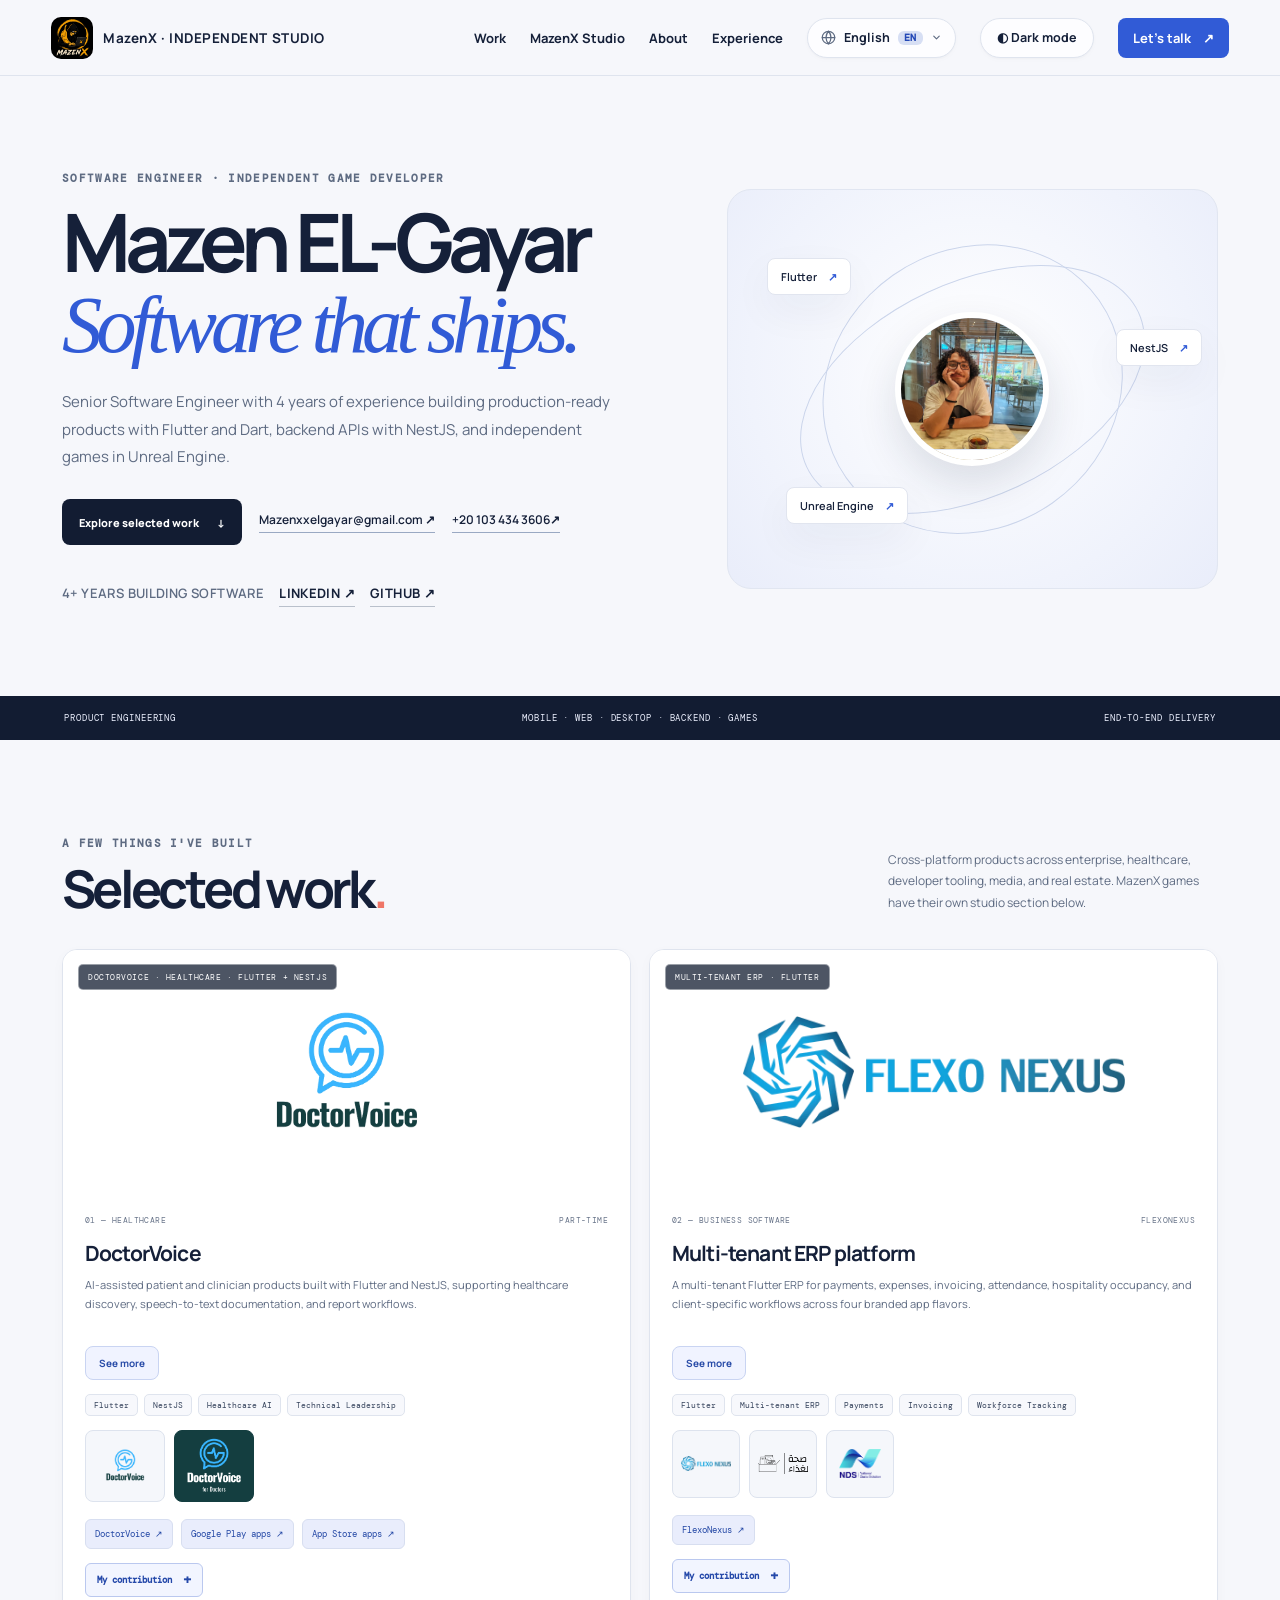
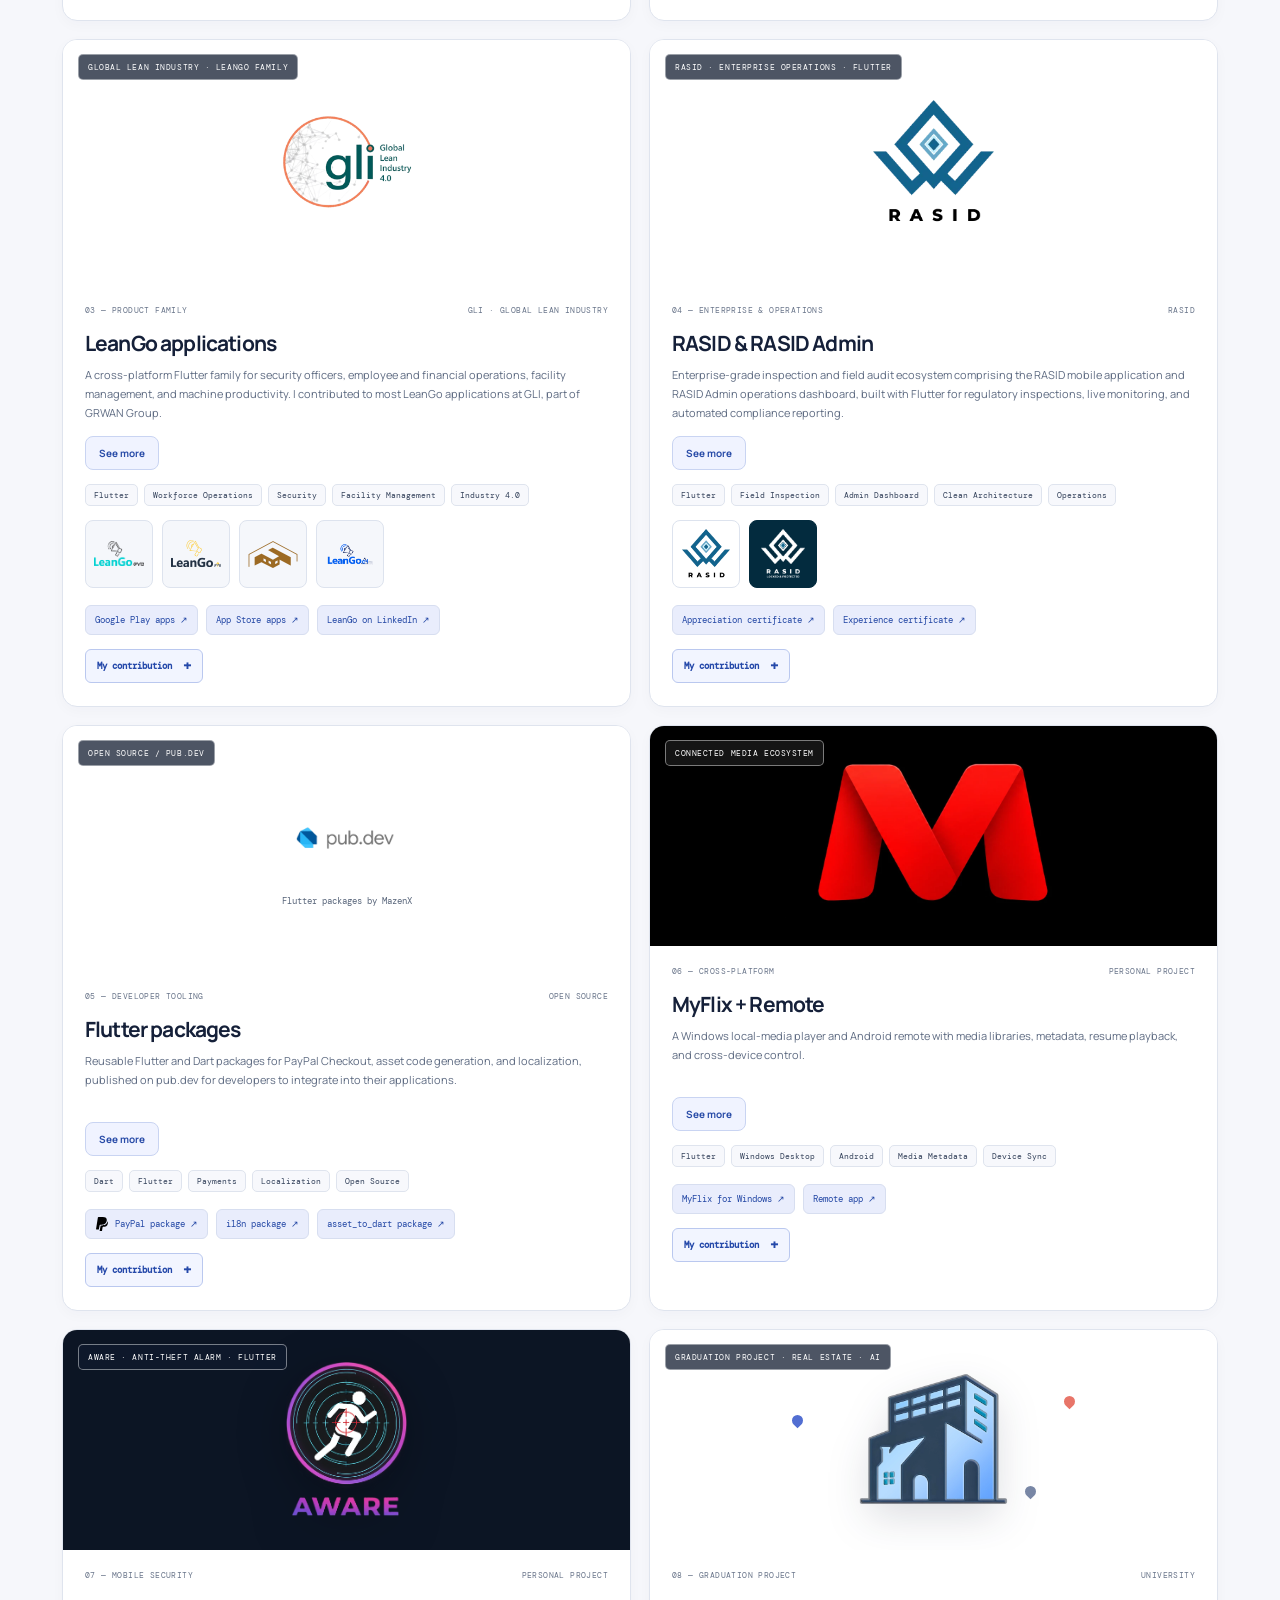
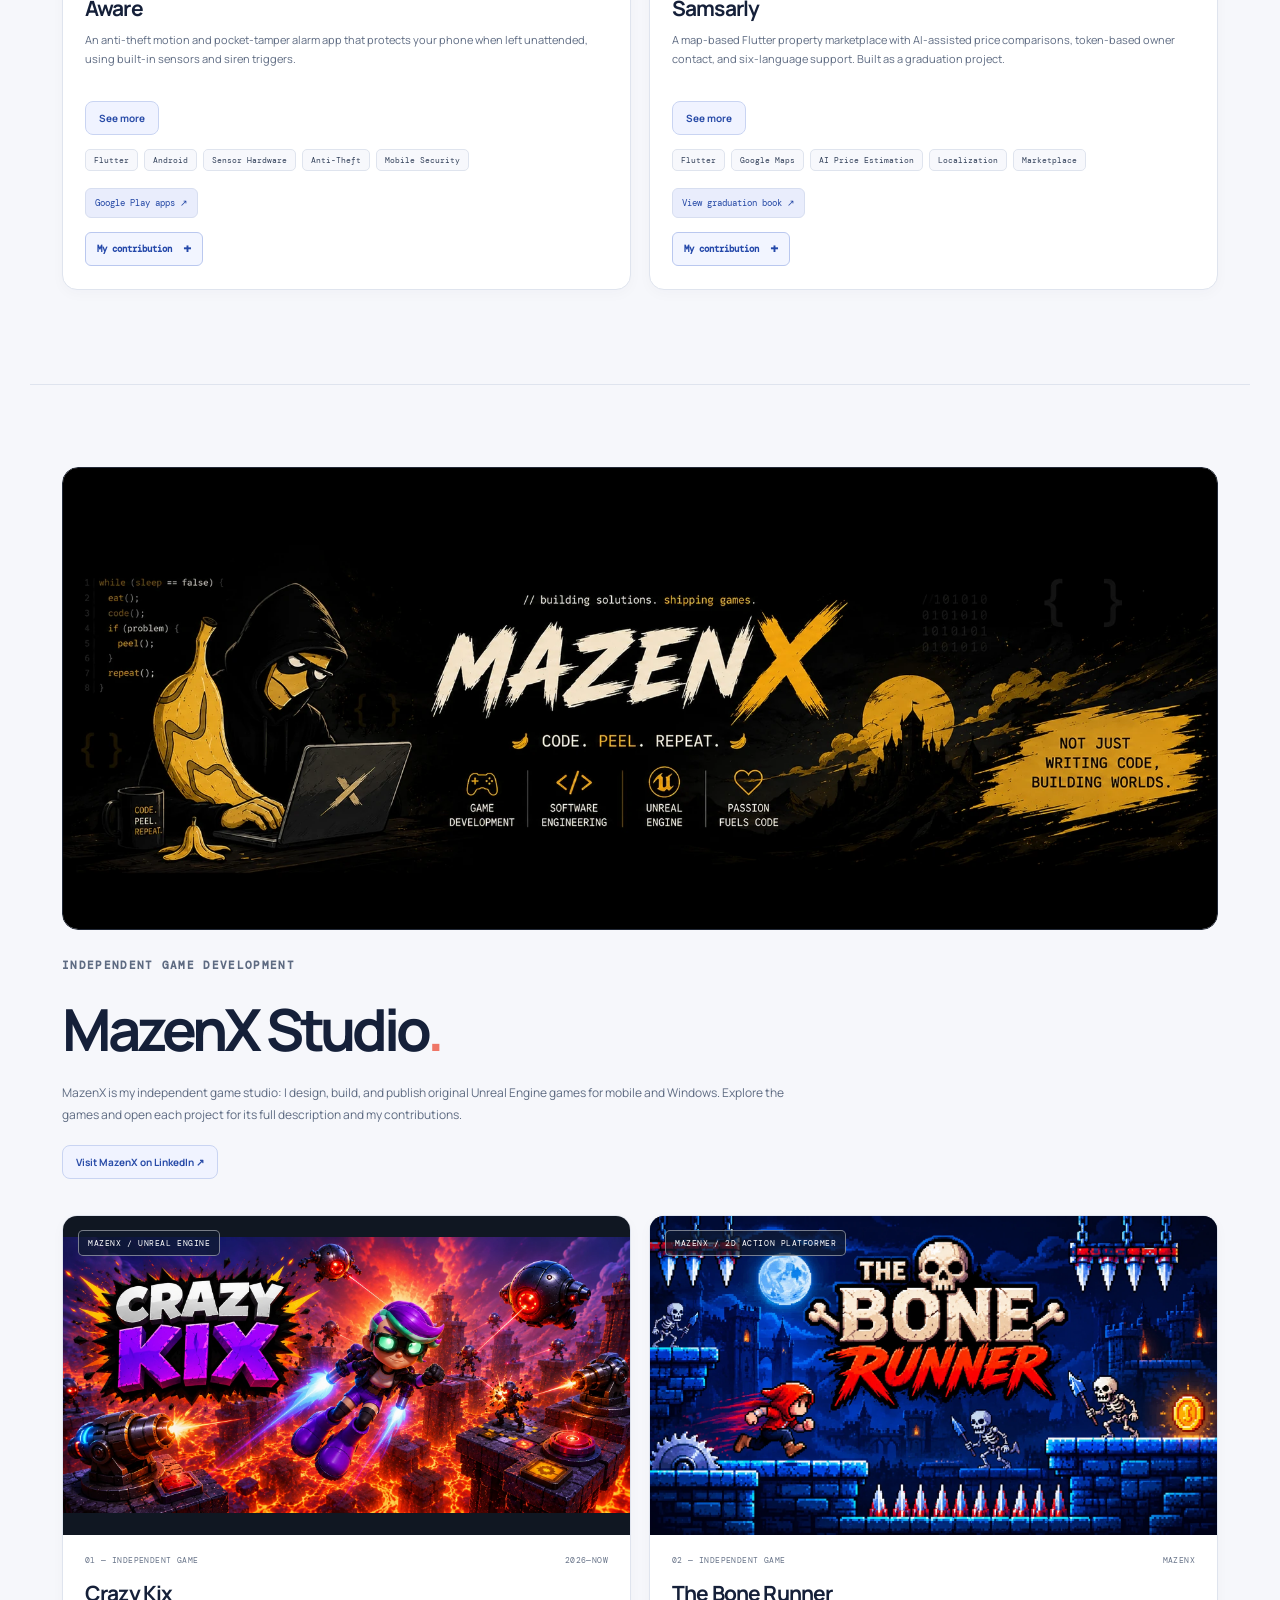
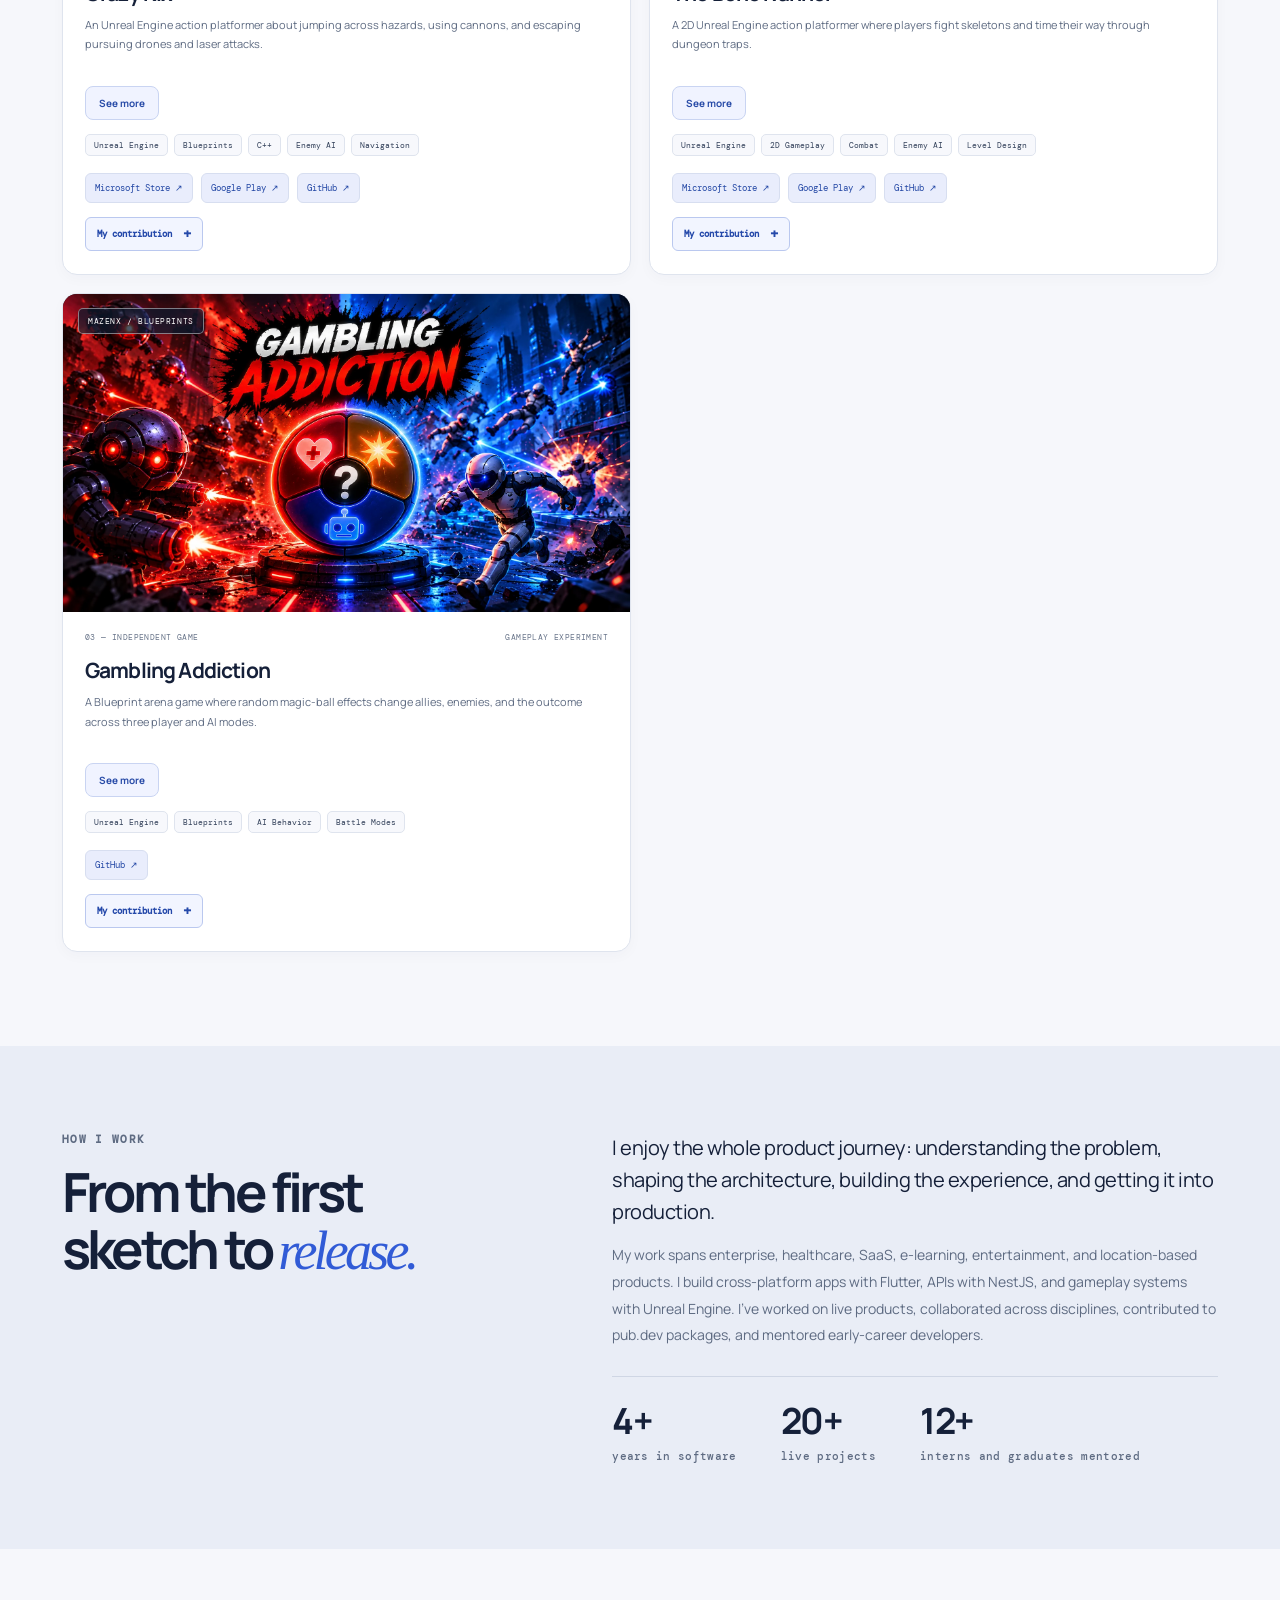
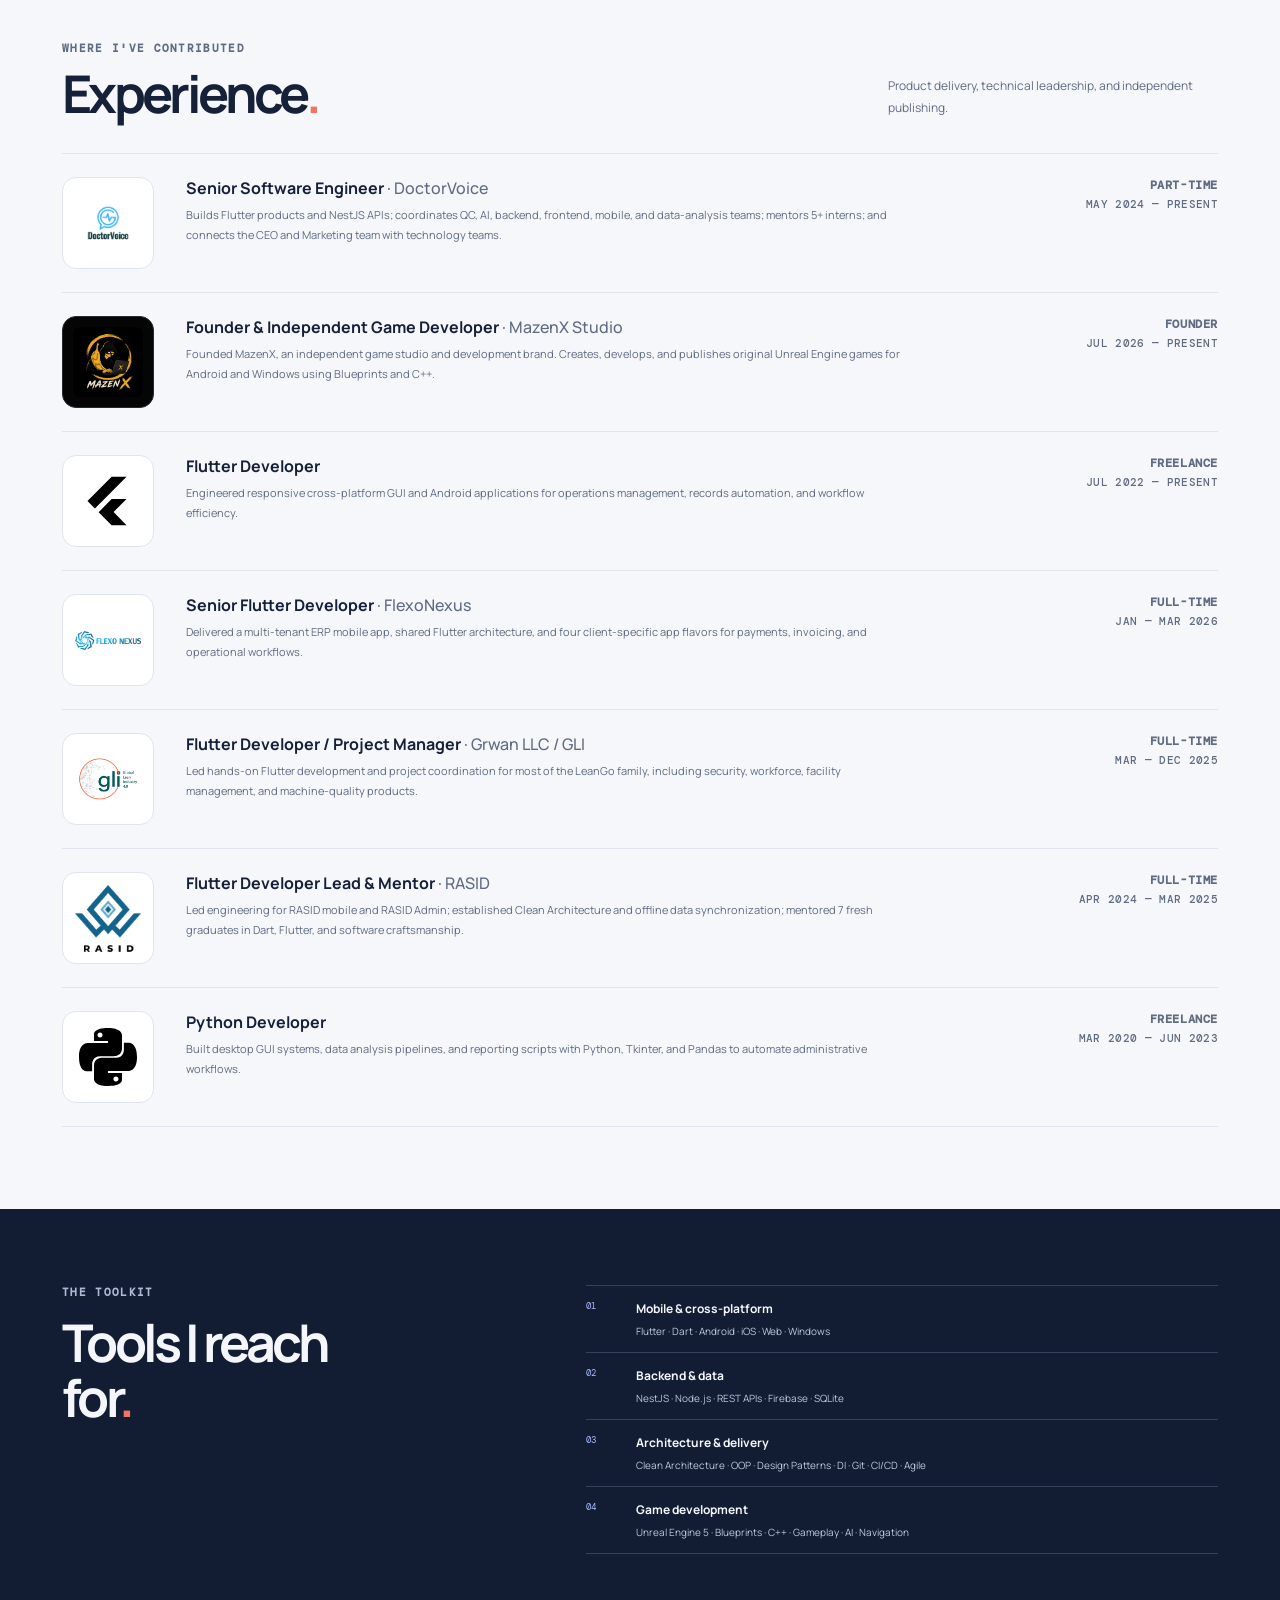
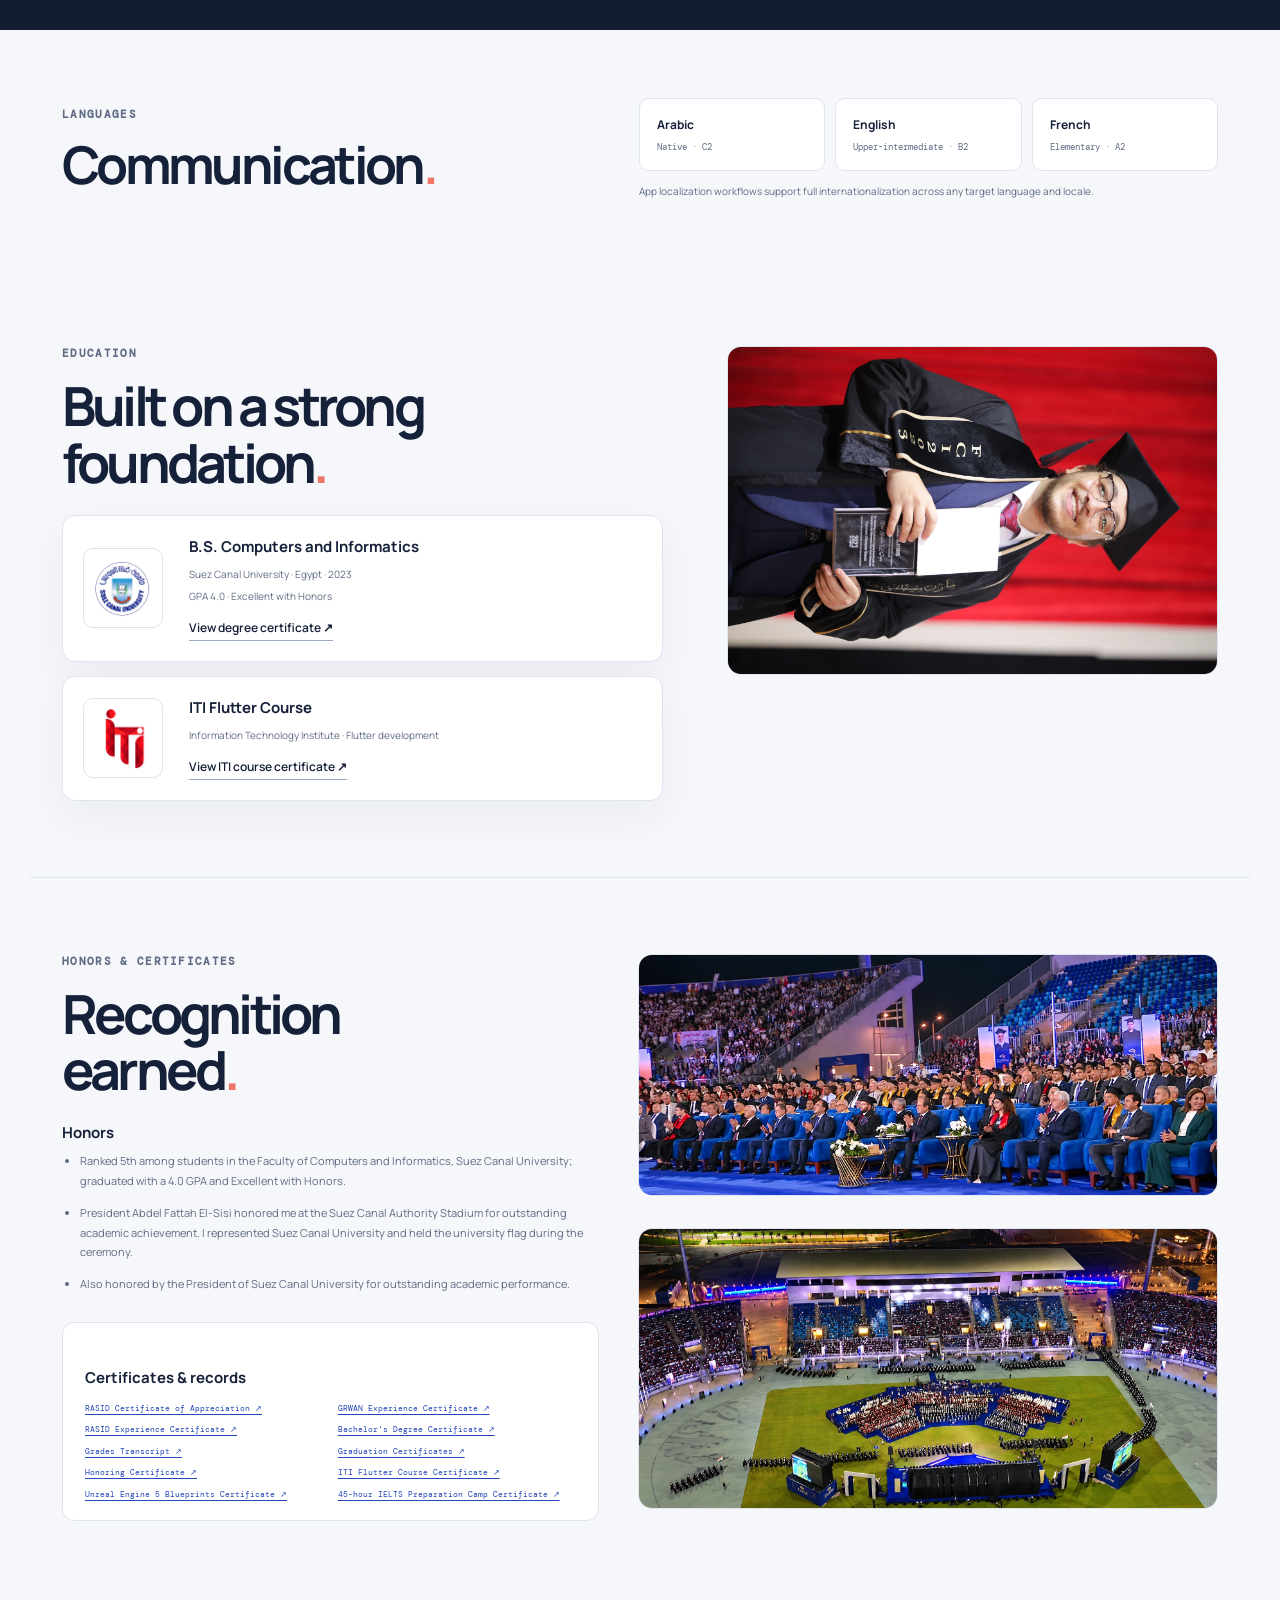
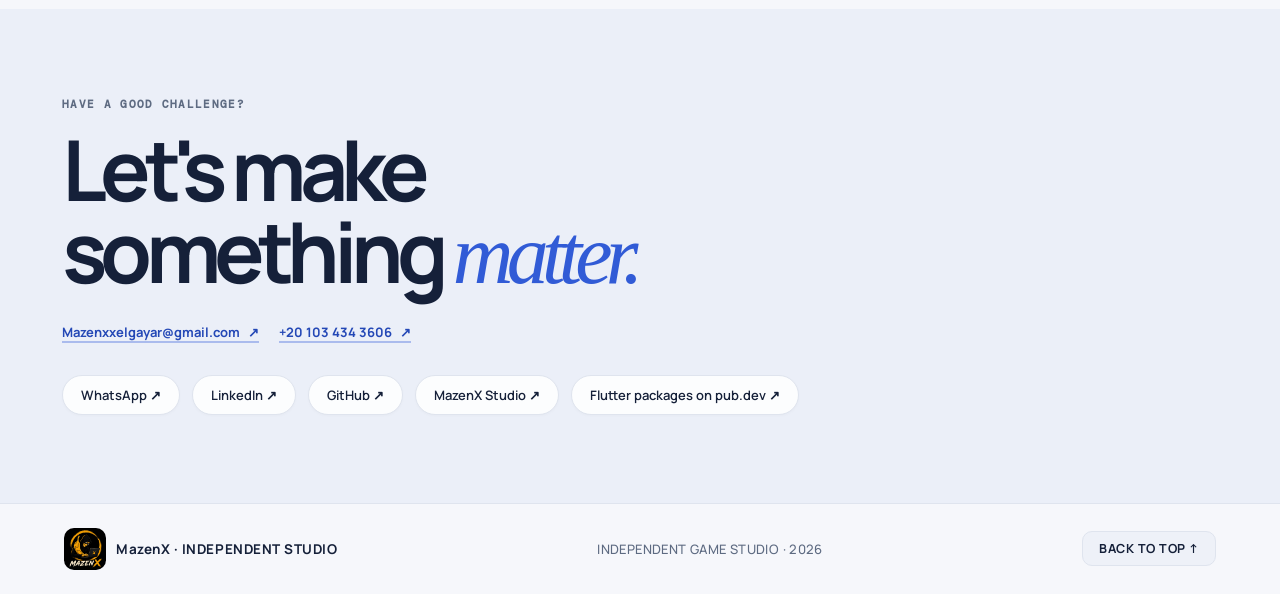
==== commit a8d8d9e7: "Fix game artwork and compress portfolio images" ====
--- a/index.html
+++ b/index.html
@@ -25,7 +25,7 @@
   <meta property="og:title" content="Mazen EL-Gayar — Senior Software Engineer & Independent Game Developer">
   <meta property="og:description" content="Senior Software Engineer building production-ready cross-platform products with Flutter, backend APIs with NestJS, and independently published Unreal Engine games. 4+ years of experience, 20+ live projects.">
   <meta property="og:type" content="website"><meta property="og:site_name" content="Mazen EL-Gayar — Portfolio">
-  <meta property="og:url" content="https://mazenxelgayar.github.io/"><meta property="og:image" content="https://mazenxelgayar.github.io/assets/social-preview.png"><meta property="og:image:width" content="1200"><meta property="og:image:height" content="630"><meta property="og:image:alt" content="Mazen EL-Gayar — Flutter, NestJS, and Unreal Engine software engineer portfolio">
+  <meta property="og:url" content="https://mazenxelgayar.github.io/"><meta property="og:image" content="https://mazenxelgayar.github.io/assets/social-preview.webp"><meta property="og:image:width" content="1200"><meta property="og:image:height" content="630"><meta property="og:image:alt" content="Mazen EL-Gayar — Flutter, NestJS, and Unreal Engine software engineer portfolio">
   <meta property="og:locale" content="en_US">
   <meta property="og:locale:alternate" content="ar_EG">
   <meta property="og:locale:alternate" content="es_ES">
@@ -41,7 +41,7 @@
 
   <!-- Twitter Card -->
   <meta name="twitter:card" content="summary_large_image"><meta name="twitter:title" content="Mazen EL-Gayar — Senior Software Engineer">
-  <meta name="twitter:description" content="Flutter, NestJS, and Unreal Engine projects, experience, and contact details. 4+ years building production software."><meta name="twitter:image" content="https://mazenxelgayar.github.io/assets/social-preview.png">
+  <meta name="twitter:description" content="Flutter, NestJS, and Unreal Engine projects, experience, and contact details. 4+ years building production software."><meta name="twitter:image" content="https://mazenxelgayar.github.io/assets/social-preview.webp">
 
   <!-- Canonical & International Hreflang Tags -->
   <link rel="canonical" href="https://mazenxelgayar.github.io/">
@@ -59,8 +59,8 @@
   <link rel="alternate" hreflang="ko" href="https://mazenxelgayar.github.io/">
   <link rel="alternate" hreflang="tr" href="https://mazenxelgayar.github.io/">
   <title>Mazen EL-Gayar | Senior Software Engineer — Flutter, NestJS & Unreal Engine</title>
-  <link rel="icon" href="assets/mazenx-square.png" type="image/png">
-  <link rel="apple-touch-icon" href="assets/mazenx-square.png"><link rel="manifest" href="site.webmanifest">
+  <link rel="icon" href="assets/mazenx-square.webp" type="image/png">
+  <link rel="apple-touch-icon" href="assets/mazenx-square.webp"><link rel="manifest" href="site.webmanifest">
   <link rel="preconnect" href="https://fonts.googleapis.com"><link rel="preconnect" href="https://fonts.gstatic.com" crossorigin>
   <link href="https://fonts.googleapis.com/css2?family=Alexandria:wght@400;500;600;700;800&family=DM+Mono:wght@400;500&family=Manrope:wght@400;500;600;700;800&display=swap" rel="stylesheet">
   <script src="translations.js"></script>
@@ -95,7 +95,7 @@
     {"@type":"ProfilePage","@id":"https://mazenxelgayar.github.io/#profilepage","url":"https://mazenxelgayar.github.io/","name":"Mazen EL-Gayar Portfolio & Engineering Profile","isPartOf":{"@id":"https://mazenxelgayar.github.io/#website"},"about":{"@id":"https://mazenxelgayar.github.io/#person"},"mainEntity":{"@id":"https://mazenxelgayar.github.io/#person"}},
     {"@type":"Organization","@id":"https://www.linkedin.com/company/144794199#organization","name":"MazenX Independent Game Studio","description":"Independent game development and software brand founded by Mazen EL-Gayar. Creates and publishes original Unreal Engine games for Android and Windows.","url":"https://www.linkedin.com/company/144794199","founder":{"@id":"https://mazenxelgayar.github.io/#person"}},
     {"@type":"Organization","@id":"https://doctorvoice.net/#organization","name":"DoctorVoice","url":"https://doctorvoice.net/","description":"AI-assisted healthcare platform for patients and clinicians."},
-    {"@type":"Person","@id":"https://mazenxelgayar.github.io/#person","name":"Mazen EL-Gayar","url":"https://mazenxelgayar.github.io/","mainEntityOfPage":"https://mazenxelgayar.github.io/","email":"mailto:Mazenxxelgayar@gmail.com","jobTitle":["Senior Software Engineer","Flutter Developer","Independent Game Developer","Backend Engineer"],"disambiguatingDescription":"Mazen EL-Gayar is an Egyptian senior software engineer and indie game developer with 4+ years of experience building production Flutter cross-platform applications, NestJS APIs, and Unreal Engine 5 games. Based in Port Said, Egypt.","image":"https://mazenxelgayar.github.io/assets/profile-photo.jpg","telephone":"+201034343606","nationality":{"@type":"Country","name":"Egypt"},"address":{"@type":"PostalAddress","addressLocality":"Port Said","addressRegion":"Port Said Governorate","addressCountry":"EG"},"homeLocation":{"@type":"Place","name":"Port Said, Egypt","geo":{"@type":"GeoCoordinates","latitude":31.2565,"longitude":32.2841}},"geo":{"@type":"GeoCoordinates","latitude":31.2565,"longitude":32.2841},"hasMap":"https://www.google.com/maps/place/Port+Said,+Egypt/@31.2565,32.2841,13z","sameAs":["https://www.linkedin.com/in/mazen-el-gayar-995949218/","https://github.com/MazenxELGayar/","https://www.linkedin.com/company/144794199","https://pub.dev/publishers/mazenx.dev/packages","https://play.google.com/store/apps/dev?id=7016550791448833118"],"knowsLanguage":["Arabic","English","French"],"worksFor":[{"@id":"https://doctorvoice.net/#organization"},{"@id":"https://www.linkedin.com/company/144794199#organization"}],"alumniOf":{"@type":"CollegeOrUniversity","name":"Suez Canal University","sameAs":"https://suez.edu.eg/"},"knowsAbout":["Flutter","Dart","NestJS","Node.js","REST APIs","Clean Architecture","Mobile application development","Unreal Engine 5","Blueprints","C++","Game development","Technical leadership","Mentoring","Cross-platform development","Firebase","CI/CD"],"hasCredential":[{"@type":"EducationalOccupationalCredential","credentialCategory":"degree","name":"B.S. Computers and Informatics","educationalLevel":"Bachelor"},{"@type":"EducationalOccupationalCredential","credentialCategory":"certificate","name":"ITI Flutter Course"}]},
+    {"@type":"Person","@id":"https://mazenxelgayar.github.io/#person","name":"Mazen EL-Gayar","url":"https://mazenxelgayar.github.io/","mainEntityOfPage":"https://mazenxelgayar.github.io/","email":"mailto:Mazenxxelgayar@gmail.com","jobTitle":["Senior Software Engineer","Flutter Developer","Independent Game Developer","Backend Engineer"],"disambiguatingDescription":"Mazen EL-Gayar is an Egyptian senior software engineer and indie game developer with 4+ years of experience building production Flutter cross-platform applications, NestJS APIs, and Unreal Engine 5 games. Based in Port Said, Egypt.","image":"https://mazenxelgayar.github.io/assets/profile-photo.webp","telephone":"+201034343606","nationality":{"@type":"Country","name":"Egypt"},"address":{"@type":"PostalAddress","addressLocality":"Port Said","addressRegion":"Port Said Governorate","addressCountry":"EG"},"homeLocation":{"@type":"Place","name":"Port Said, Egypt","geo":{"@type":"GeoCoordinates","latitude":31.2565,"longitude":32.2841}},"geo":{"@type":"GeoCoordinates","latitude":31.2565,"longitude":32.2841},"hasMap":"https://www.google.com/maps/place/Port+Said,+Egypt/@31.2565,32.2841,13z","sameAs":["https://www.linkedin.com/in/mazen-el-gayar-995949218/","https://github.com/MazenxELGayar/","https://www.linkedin.com/company/144794199","https://pub.dev/publishers/mazenx.dev/packages","https://play.google.com/store/apps/dev?id=7016550791448833118"],"knowsLanguage":["Arabic","English","French"],"worksFor":[{"@id":"https://doctorvoice.net/#organization"},{"@id":"https://www.linkedin.com/company/144794199#organization"}],"alumniOf":{"@type":"CollegeOrUniversity","name":"Suez Canal University","sameAs":"https://suez.edu.eg/"},"knowsAbout":["Flutter","Dart","NestJS","Node.js","REST APIs","Clean Architecture","Mobile application development","Unreal Engine 5","Blueprints","C++","Game development","Technical leadership","Mentoring","Cross-platform development","Firebase","CI/CD"],"hasCredential":[{"@type":"EducationalOccupationalCredential","credentialCategory":"degree","name":"B.S. Computers and Informatics","educationalLevel":"Bachelor"},{"@type":"EducationalOccupationalCredential","credentialCategory":"certificate","name":"ITI Flutter Course"}]},
     {"@type":"CreativeWork","name":"DoctorVoice","creator":{"@id":"https://mazenxelgayar.github.io/#person"},"url":"https://doctorvoice.net/","description":"AI-assisted patient and clinician products built with Flutter and NestJS, supporting healthcare discovery, speech-to-text documentation, and report workflows.","keywords":"Flutter, NestJS, healthcare, AI, mobile, web"},
     {"@type":"CreativeWork","name":"Multi-tenant ERP platform","creator":{"@id":"https://mazenxelgayar.github.io/#person"},"url":"https://www.linkedin.com/company/flexonexus","description":"FlexoNexus ERP mobile application with four client-specific Flutter flavors for payments, invoicing, BNPL, attendance, and operations."},
     {"@type":"CreativeWork","name":"LeanGo application family","creator":{"@id":"https://mazenxelgayar.github.io/#person"},"url":"https://play.google.com/store/apps/developer?id=GRWAN+GROUP+FZE","description":"Flutter operations apps for security, employee attendance, facility management, and continuous improvement, including CIL machine-quality dashboards.","keywords":"Flutter, Android, workforce operations, facility management, machine quality"},
@@ -110,7 +110,7 @@
   ]}
   </script>
   <a class="skip-link" href="#main">Skip to content</a>
-  <header class="site-header"><a class="brand" href="#top" aria-label="MazenX independent studio"><img class="brand-logo" src="assets/mazenx-square.png" alt="MazenX"><span data-i18n="nav_brand">MazenX · INDEPENDENT STUDIO</span></a>
+  <header class="site-header"><a class="brand" href="#top" aria-label="MazenX independent studio"><img class="brand-logo" src="assets/mazenx-square.webp" alt="MazenX"><span data-i18n="nav_brand">MazenX · INDEPENDENT STUDIO</span></a>
     <button class="menu-toggle" type="button" aria-expanded="false" aria-controls="site-nav" aria-label="Open navigation"><i></i><i></i><i></i></button>
     <div class="nav-backdrop" id="nav-backdrop" aria-hidden="true"></div>
     <nav id="site-nav" class="site-nav" aria-label="Main navigation">
@@ -217,29 +217,29 @@
       <p class="eyebrow" data-i18n="hero_eyebrow"><span class="pulse"></span> SOFTWARE ENGINEER · INDEPENDENT GAME DEVELOPER</p>
       <h1 data-i18n="hero_title">Mazen EL-Gayar<br><em>Software that ships.</em></h1>
       <p class="hero-lede" data-i18n="hero_lede">Senior Software Engineer with 4 years of experience building production-ready products with Flutter and Dart, backend APIs with NestJS, and independent games in Unreal Engine.</p>
-      <div class="hero-actions"><a class="button button-dark hero-explore" href="#work" data-i18n="hero_explore">Explore selected work <span>↓</span></a><a class="text-link" href="mailto:Mazenxxelgayar@gmail.com">Mazenxxelgayar@gmail.com <span>↗</span></a><a class="text-link phone-link" href="tel:+201034343606"><bdi dir="ltr">+20 103 434 3606</bdi> <span>↗</span></a></div>
-      <div class="hero-meta"><span data-i18n="hero_location">BASED IN PORT SAID, EGYPT</span><span data-i18n="hero_exp">4+ YEARS BUILDING SOFTWARE</span><a href="https://www.linkedin.com/in/mazen-el-gayar-995949218/" target="_blank" rel="noopener" data-i18n="hero_linkedin">LINKEDIN ↗</a><a href="https://github.com/MazenxELGayar/" target="_blank" rel="noopener" data-i18n="hero_github">GITHUB ↗</a></div>
-    </div><div class="hero-art" aria-label="Flutter, backend, and game development specialties" role="img"><div class="orbit orbit-one"></div><div class="orbit orbit-two"></div><div class="orbit-center profile-center"><img src="assets/profile-photo.jpg" alt="Mazen EL-Gayar"/><span class="orbit-caption" data-i18n="hero_orbit_caption">BUILD · SHIP · ITERATE</span></div><span class="orbit-tag tag-flutter">Flutter <b>↗</b></span><span class="orbit-tag tag-nest">NestJS <b>↗</b></span><span class="orbit-tag tag-unreal">Unreal Engine <b>↗</b></span></div></section>
+      <div class="hero-actions"><a class="button button-dark hero-explore" href="#work" data-i18n="hero_explore">Explore selected work <span>↓</span></a><a class="text-link" href="mailto:Mazenxxelgayar@gmail.com"><bdi dir="ltr">Mazenxxelgayar@gmail.com</bdi> <span>↗</span></a><a class="text-link phone-link" href="tel:+201034343606"><bdi dir="ltr">+20 103 434 3606</bdi> <span>↗</span></a></div>
+      <div class="hero-meta"><span data-i18n="hero_exp">4+ YEARS BUILDING SOFTWARE</span><a href="https://www.linkedin.com/in/mazen-el-gayar-995949218/" target="_blank" rel="noopener" data-i18n="hero_linkedin">LINKEDIN ↗</a><a href="https://github.com/MazenxELGayar/" target="_blank" rel="noopener" data-i18n="hero_github">GITHUB ↗</a></div>
+    </div><div class="hero-art" aria-label="Flutter, backend, and game development specialties" role="img"><div class="orbit orbit-one"></div><div class="orbit orbit-two"></div><div class="orbit-center profile-center"><img src="assets/profile-photo.webp" alt="Mazen EL-Gayar"/><span class="orbit-caption" data-i18n="hero_orbit_caption">BUILD · SHIP · ITERATE</span></div><span class="orbit-tag tag-flutter">Flutter <b>↗</b></span><span class="orbit-tag tag-nest">NestJS <b>↗</b></span><span class="orbit-tag tag-unreal">Unreal Engine <b>↗</b></span></div></section>
     <section class="intro-strip"><p data-i18n="intro_engineering">PRODUCT ENGINEERING</p><p data-i18n="intro_platforms">MOBILE · WEB · DESKTOP · BACKEND · GAMES</p><p data-i18n="intro_delivery">END-TO-END DELIVERY</p></section>
     <section class="work-section section-wrap" id="work"><div class="section-heading"><div><p class="eyebrow" data-i18n="work_eyebrow">A FEW THINGS I'VE BUILT</p><h2 data-i18n="work_title">Selected work<span class="accent-dot">.</span></h2></div><p class="section-note" data-i18n="work_note">Cross-platform products across enterprise, healthcare, developer tooling, media, and real estate. MazenX games have their own studio section below.</p></div>
-      <div class="project-grid"><article class="project-card" id="project-doctorvoice"><div class="project-visual healthcare-visual"><img class="dv-logo dv-light" src="assets/doctorvoice-logo-light.png" alt="DoctorVoice"/><img class="dv-logo dv-dark" src="assets/doctorvoice-logo-dark.png" alt="DoctorVoice"/><span class="visual-label" data-i18n="vlabel_dv">DOCTORVOICE · HEALTHCARE · FLUTTER + NESTJS</span></div><div class="project-info"><div class="project-topline"><span data-i18n="proj_dv_topline">01 — HEALTHCARE</span><span>PART-TIME</span></div><h3 data-i18n="proj_dv_title">DoctorVoice</h3><p data-i18n="proj_dv_summary">AI-assisted patient and clinician products built with Flutter and NestJS, supporting healthcare discovery, speech-to-text documentation, and report workflows.</p><p class="project-long" data-i18n="proj_dv_long">The platform depends on coordinated delivery across product, design, mobile, web, backend, AI, quality control, and data analysis. The patient and doctor workflows are designed to make healthcare consultations easier to access and medical information easier to capture and review.</p><div class="tag-list"><span>Flutter</span><span>NestJS</span><span>Healthcare AI</span><span>Technical Leadership</span></div><div class="app-logos doctorvoice-apps"><div class="app-logo"><img class="app-logo-img app-light" src="assets/doctorvoice-logo-light.png" alt="DoctorVoice app"><img class="app-logo-img app-dark" src="assets/doctorvoice-logo-dark.png" alt="DoctorVoice app"></div><div class="app-logo doctors-app"><img class="app-logo-img" src="assets/doctorvoice-for-doctors.png" alt="DoctorVoice for Doctors app"></div></div><div class="project-links"><a href="https://doctorvoice.net/" target="_blank" rel="noopener">DoctorVoice ↗</a><a href="https://play.google.com/store/apps/developer?id=DoctorVoice" target="_blank" rel="noopener" data-i18n="proj_link_google_play">Google Play ↗</a><a href="https://apps.apple.com/eg/developer/doctor-voice-technology/id1815534864" target="_blank" rel="noopener" data-i18n="proj_link_app_store">App Store ↗</a></div><details class="contribution"><summary data-i18n="my_contribution">My contribution</summary><p data-i18n="proj_dv_contrib">Alongside Flutter and NestJS engineering, I coordinate QC, AI, backend, frontend, mobile, and data-analysis teams. I mentor 5+ interns and act as the communication link between the CEO and Marketing team and the technology teams, aligning requirements and delivery.</p></details></div></article><article class="project-card" id="project-flexonexus"><div class="project-visual erp-visual"><img class="flexo-main-logo app-light" src="assets/flexonexus-logo.png" alt="FlexoNexus"><img class="flexo-main-logo app-dark" src="assets/flexonexus-logo-white.png" alt="FlexoNexus"><span class="visual-label" data-i18n="vlabel_flexo">MULTI-TENANT ERP · FLUTTER</span></div><div class="project-info"><div class="project-topline"><span data-i18n="proj_flexo_topline">02 — BUSINESS SOFTWARE</span><span>FLEXONEXUS</span></div><h3 data-i18n="proj_flexo_title">Multi-tenant ERP platform</h3><p data-i18n="proj_flexo_summary">A multi-tenant Flutter ERP for payments, expenses, invoicing, attendance, hospitality occupancy, and client-specific workflows across four branded app flavors.</p><p class="project-long" data-i18n="proj_flexo_long">The product is delivered through a shared Flutter codebase configured for different client requirements. Four branded app flavors—Food &amp; Health, NDS, Restaurants, and the core FlexoNexus app—were prepared for controlled releases on Google Play and the App Store. The tenant model keeps common capabilities consistent while allowing client-specific presentation and workflows.</p><div class="tag-list"><span>Flutter</span><span>Multi-tenant ERP</span><span>Payments</span><span>Invoicing</span><span>Workforce Tracking</span></div><div class="app-logos flexo-apps"><div class="app-logo"><img class="app-logo-img app-light" src="assets/flexonexus-logo.png" alt="FlexoNexus app"><img class="app-logo-img app-dark" src="assets/flexonexus-logo-white.png" alt="FlexoNexus app"></div><div class="app-logo"><img class="app-logo-img foodhealth-logo app-light" src="assets/flexonexus-tenant-food-health.png" alt="Food &amp; Health Saudi app"><img class="app-logo-img foodhealth-logo app-dark filter-white" src="assets/flexonexus-tenant-food-health.png" alt="Food &amp; Health Saudi app"></div><div class="app-logo nds-app-logo"><img class="app-logo-img nds-logo app-light" src="assets/flexonexus-tenant-nds.png" alt="NDS app"><img class="app-logo-img nds-logo app-dark" src="assets/flexonexus-tenant-nds-dark.png" alt="NDS app"></div></div><div class="project-links"><a href="https://www.linkedin.com/company/flexonexus" target="_blank" rel="noopener">FlexoNexus ↗</a></div><details class="contribution"><summary data-i18n="my_contribution">My contribution</summary><p data-i18n="proj_flexo_contrib">As a full-time Senior Flutter Developer, I implemented ERP mobile features in the shared app, adapted client-specific flows and branding, and delivered four app flavors. I worked on complex business workflows, data-driven interfaces, and release preparation across tenants.</p></details></div></article><article class="project-card" id="project-leango"><div class="project-visual leango-visual"><img class="group-logo gli-only" src="assets/gli-logo.png" alt="Global Lean Industry"><span class="visual-label" data-i18n="vlabel_leango">GLOBAL LEAN INDUSTRY · LEANGO FAMILY</span></div><div class="project-info"><div class="project-topline"><span data-i18n="proj_leango_topline">03 — PRODUCT FAMILY</span><span>GLI · GLOBAL LEAN INDUSTRY</span></div><h3 data-i18n="proj_leango_title">LeanGo applications</h3><p data-i18n="proj_leango_summary">A cross-platform Flutter family for security officers, employee and financial operations, facility management, and machine productivity. I contributed to most LeanGo applications at GLI, part of GRWAN Group.</p><p class="project-long" data-i18n="proj_leango_long">LeanGo Eye supports security officers with NFC access, GPS tracking, reports, drug testing workflows, walkie-talkie communication, and group or private chat. LeanGo FTE is a financial and ERP-style operations app with attendance, shifts, leave and overtime requests, staff administration, room reservations, location tracking, ticketing, and team communication. LeanGo FM supports facility management through QR scanning, asset and location tracking, service tickets, SOS alerts, reports, and operation plans. LeanGo CIL combines a Flutter mobile app and web dashboard to monitor machine quality and productivity alongside people's tasks on machines, turning operational data into a detailed CIL dashboard. The app family also includes E&amp;T and related tools. Across the suite, modular, client-configurable features and role-based permissions support white-label deployments. Field workflows include GPS-, face-, and QR-based attendance, QR asset lookup organized by site, floor, and room, and security-post tasks connected to shifts and reporting. Background services, notifications, messaging, and live updates help coordinate work in the field.</p><div class="tag-list"><span>Flutter</span><span>Workforce Operations</span><span>Security</span><span>Facility Management</span><span>Industry 4.0</span></div><div class="app-logos leango-apps"><div class="app-logo"><img class="app-logo-img app-light" src="assets/leango-eye-light.png" alt="LeanGo Eye"><img class="app-logo-img app-dark" src="assets/leango-eye-dark.png" alt="LeanGo Eye"></div><div class="app-logo"><img class="app-logo-img app-light" src="assets/leango-fte-light.png" alt="LeanGo FTE"><img class="app-logo-img app-dark filter-white" src="assets/leango-fte-light.png" alt="LeanGo FTE"></div><div class="app-logo"><img class="app-logo-img app-light" src="assets/leango-fm-light.png" alt="LeanGo FM"><img class="app-logo-img app-dark" src="assets/leango-fm-dark.png" alt="LeanGo FM"></div><div class="app-logo"><img class="app-logo-img app-light cil-logo" src="assets/leango-cil-logo.png" alt="LeanGo CIL"><img class="app-logo-img app-dark cil-logo filter-white" src="assets/leango-cil-logo.png" alt="LeanGo CIL"></div></div><div class="project-links"><a href="https://play.google.com/store/apps/developer?id=GRWAN+GROUP+FZE" target="_blank" rel="noopener" data-i18n="proj_link_google_play">Google Play apps ↗</a><a href="https://apps.apple.com/us/developer/grwan-group-fze/id1619845290" target="_blank" rel="noopener" data-i18n="proj_link_app_store">App Store apps ↗</a><a href="https://www.linkedin.com/company/global-lean-industry-4-0/posts/?feedView=all" target="_blank" rel="noopener" data-i18n="proj_link_leango_linkedin">LeanGo on LinkedIn ↗</a></div><details class="contribution"><summary data-i18n="my_contribution">My contribution</summary><p data-i18n="proj_leango_contrib">I worked across most of the LeanGo family as a Flutter developer and project manager: translated product requirements into maintainable cross-platform features, integrated APIs and native device capabilities, coordinated sprints and reviews, and supported staged releases. For CIL, I contributed to both the Android app and Flutter Web dashboard, integrated REST APIs, and helped rebuild data flows during the migration from Firebase to a custom SQL-backed server.</p></details></div></article><article class="project-card" id="project-rasid"><div class="project-visual rasid-visual"><img class="rasid-main-logo rasid-light" src="assets/rasid-logo-blue.png" alt="RASID"><img class="rasid-main-logo rasid-dark" src="assets/rasid-logo-white.png" alt="RASID"><span class="visual-label" data-i18n="vlabel_rasid">RASID · ENTERPRISE OPERATIONS · FLUTTER</span></div><div class="project-info"><div class="project-topline"><span data-i18n="proj_rasid_topline">04 — ENTERPRISE & OPERATIONS</span><span>RASID</span></div><h3 data-i18n="proj_rasid_title">RASID & RASID Admin</h3><p data-i18n="proj_rasid_summary">Enterprise-grade inspection and field audit ecosystem comprising the RASID mobile application and RASID Admin operations dashboard, built with Flutter for regulatory inspections, live monitoring, and automated compliance reporting.</p><p class="project-long" data-i18n="proj_rasid_long">RASID is a mission-critical digital inspection platform engineered for field audits, real-time compliance tracking, and administrative governance. The system integrates an offline-first Flutter mobile client with a powerful RASID Admin web dashboard, enabling inspectors to execute complex digital checklists, capture verifiable field evidence, and trigger instant incident escalations. Built with Clean Architecture, robust state management, and optimized local caching, RASID ensures uninterrupted field operation with seamless background data synchronization upon network availability.</p><div class="tag-list"><span>Flutter</span><span>Field Inspection</span><span>Admin Dashboard</span><span>Clean Architecture</span><span>Operations</span></div><div class="app-logos rasid-apps"><div class="app-logo rasid-app-tile"><img class="app-logo-img rasid-light" src="assets/rasid-logo-blue.png" alt="RASID App"><img class="app-logo-img rasid-dark" src="assets/rasid-logo-white.png" alt="RASID App"></div><div class="app-logo rasid-dashboard-tile"><img class="app-logo-img" src="assets/rasid-logo-white.png" alt="RASID Dashboard"></div></div><div class="project-links"><a href="https://drive.google.com/file/d/1CrptTPTvchxBL_E1vqTnwMbjTIUrsXG0/view?usp=drive_link" target="_blank" rel="noopener" data-i18n="proj_link_rasid_appr">Appreciation certificate ↗</a><a href="https://drive.google.com/file/d/1Kz0Tw8DL-INkzbP9-f60v2yJwS80ib6v/view?usp=drive_link" target="_blank" rel="noopener" data-i18n="proj_link_rasid_exp">Experience certificate ↗</a></div><details class="contribution"><summary data-i18n="my_contribution">My contribution</summary><p data-i18n="proj_rasid_contrib">Led the end-to-end engineering of RASID mobile and RASID Admin from initial architecture through deployment. Implemented Clean Architecture to enforce modularity and testability, designed the offline-first caching and sync engine, and delivered a high-performance, intuitive user experience. Mentored and upskilled 7 fresh graduate engineers in Dart, Flutter, Clean Architecture, and software engineering best practices, while collaborating closely with product managers and backend teams to align system delivery with enterprise compliance objectives.</p></details></div></article><article class="project-card" id="project-packages"><div class="project-visual package-visual"><img class="pubdev-logo" src="assets/pubdev-logo.png" alt="pub.dev logo"><span class="package-line">Flutter packages by MazenX</span><span class="visual-label" data-i18n="vlabel_pkg">OPEN SOURCE / PUB.DEV</span></div><div class="project-info"><div class="project-topline"><span data-i18n="proj_pkg_topline">05 — DEVELOPER TOOLING</span><span>OPEN SOURCE</span></div><h3 data-i18n="proj_pkg_title">Flutter packages</h3><p data-i18n="proj_pkg_summary">Reusable Flutter and Dart packages for PayPal Checkout, asset code generation, and localization, published on pub.dev for developers to integrate into their applications.</p><p class="project-long" data-i18n="proj_pkg_long">The packages are distributed for use by Flutter developers and are accompanied by package documentation and versioned releases. They reflect my focus on reusable components, practical developer tooling, and sharing solutions with the wider Dart ecosystem.</p><div class="tag-list"><span>Dart</span><span>Flutter</span><span>Payments</span><span>Localization</span><span>Open Source</span></div><div class="project-links"><a href="https://pub.dev/packages/flutter_paypal_payment_checkout_v2" target="_blank" rel="noopener" data-i18n="proj_link_paypal"><img class="btn-icon" src="assets/paypal-icon.svg" alt="" width="14" height="14"> PayPal package ↗</a><a href="https://pub.dev/packages/flutter_i18n_translator" target="_blank" rel="noopener" data-i18n="proj_link_i18n">i18n package ↗</a><a href="https://pub.dev/packages/asset_to_dart" target="_blank" rel="noopener" data-i18n="proj_link_asset">asset_to_dart package ↗</a></div><details class="contribution"><summary data-i18n="my_contribution">My contribution</summary><p data-i18n="proj_pkg_contrib">I designed, implemented, published, and maintain these packages, including the API surface, package metadata, documentation, and release updates.</p></details></div></article><article class="project-card compact-card" id="project-myflix"><div class="project-visual myflix-visual"><img src="assets/myflix-cover.png" alt="MyFlix project artwork"><span class="visual-label" data-i18n="vlabel_myflix">CONNECTED MEDIA ECOSYSTEM</span></div><div class="project-info"><div class="project-topline"><span data-i18n="proj_myflix_topline">06 — CROSS-PLATFORM</span><span>PERSONAL PROJECT</span></div><h3 data-i18n="proj_myflix_title">MyFlix + Remote</h3><p data-i18n="proj_myflix_summary">A Windows local-media player and Android remote with media libraries, metadata, resume playback, and cross-device control.</p><p class="project-long" data-i18n="proj_myflix_long">The remote app pairs with desktop playback so a phone can control media across devices. Synchronized playback state and low-latency communication create one continuous viewing experience, with mobile control for browsing and playback actions.</p><div class="tag-list"><span>Flutter</span><span>Windows Desktop</span><span>Android</span><span>Media Metadata</span><span>Device Sync</span></div><div class="project-links"><a href="https://apps.microsoft.com/detail/9p61pw36ppqw" target="_blank" rel="noopener" data-i18n="proj_link_myflix_win">MyFlix for Windows ↗</a><a href="https://play.google.com/store/apps/details?id=com.mazenx.myflix_remote" target="_blank" rel="noopener" data-i18n="proj_link_myflix_remote">Remote app ↗</a></div><details class="contribution"><summary data-i18n="my_contribution">My contribution</summary><p data-i18n="proj_myflix_contrib">I designed and built the cross-platform MyFlix and MyFlix Remote ecosystem, including the desktop media experience, local library organization, metadata enrichment, resume playback, and real-time remote-control communication between Windows and Android.</p></details></div></article><article class="project-card compact-card" id="project-aware"><div class="project-visual aware-visual"><img class="aware-logo" src="assets/aware-logo.png" alt="Aware app logo"><span class="visual-label" data-i18n="vlabel_aware">AWARE · ANTI-THEFT ALARM · FLUTTER</span></div><div class="project-info"><div class="project-topline"><span data-i18n="proj_aware_topline">07 — MOBILE SECURITY</span><span>PERSONAL PROJECT</span></div><h3 data-i18n="proj_aware_title">Aware</h3><p data-i18n="proj_aware_summary">An anti-theft motion and pocket-tamper alarm app that protects your phone when left unattended, using built-in sensors and siren triggers.</p><p class="project-long" data-i18n="proj_aware_long">Aware protects your device using hardware motion and light sensors. Once armed, any unauthorized movement or pocket removal starts an authentication countdown; if not unlocked in time, Aware unleashes a loud siren alarm that only stops upon user authentication.</p><div class="tag-list"><span>Flutter</span><span>Android</span><span>Sensor Hardware</span><span>Anti-Theft</span><span>Mobile Security</span></div><div class="project-links"><a href="https://play.google.com/store/apps/details?id=com.mazenx.aware" target="_blank" rel="noopener" data-i18n="proj_link_google_play">Google Play ↗</a></div><details class="contribution"><summary data-i18n="my_contribution">My contribution</summary><p data-i18n="proj_aware_contrib">Independently designed, engineered, and published Aware on Google Play with Flutter. Built sensor detection algorithms (motion, pocket-mode), tamper-proof countdown timers, audio alarm handling, and an intuitive one-tap security workflow.</p></details></div></article><article class="project-card compact-card" id="project-samsarly"><div class="project-visual samsarly-visual"><img src="assets/samsarly.png" alt="Samsarly app icon"><span class="visual-label" data-i18n="vlabel_samsarly">GRADUATION PROJECT · REAL ESTATE · AI</span><span class="map-pin pin-one"></span><span class="map-pin pin-two"></span><span class="map-pin pin-three"></span></div><div class="project-info"><div class="project-topline"><span data-i18n="proj_samsarly_topline">08 — GRADUATION PROJECT</span><span>UNIVERSITY</span></div><h3 data-i18n="proj_samsarly_title">Samsarly</h3><p data-i18n="proj_samsarly_summary">A map-based Flutter property marketplace with AI-assisted price comparisons, token-based owner contact, and six-language support. Built as a graduation project.</p><p class="project-long" data-i18n="proj_samsarly_long">Users can earn tokens through engagement or purchase them, spend tokens to reveal contact details or directions, and list their own property. The app supports Arabic, English, French, Spanish, German, and Turkish, with light and dark themes.</p><div class="tag-list"><span>Flutter</span><span>Google Maps</span><span>AI Price Estimation</span><span>Localization</span><span>Marketplace</span></div><div class="project-links"><a href="https://drive.google.com/drive/folders/1Np1pWll0sJov6dVZNhjZiWiKsYhw4dZK" target="_blank" rel="noopener" data-i18n="proj_link_grad_book">View graduation book ↗</a></div><details class="contribution"><summary data-i18n="my_contribution">My contribution</summary><p data-i18n="proj_samsarly_contrib">I built the cross-platform Flutter marketplace experience, including map-based discovery, search filters, property details, token-based contact and directions, AI-assisted price comparison, and localization and theme support.</p></details></div></article></div>
+      <div class="project-grid"><article class="project-card" id="project-doctorvoice"><div class="project-visual healthcare-visual"><img class="dv-logo dv-light" src="assets/doctorvoice-logo-light.webp" alt="DoctorVoice"/><img class="dv-logo dv-dark" src="assets/doctorvoice-logo-dark.webp" alt="DoctorVoice"/><span class="visual-label" data-i18n="vlabel_dv">DOCTORVOICE · HEALTHCARE · FLUTTER + NESTJS</span></div><div class="project-info"><div class="project-topline"><span data-i18n="proj_dv_topline">01 — HEALTHCARE</span><span>PART-TIME</span></div><h3 data-i18n="proj_dv_title">DoctorVoice</h3><p data-i18n="proj_dv_summary">AI-assisted patient and clinician products built with Flutter and NestJS, supporting healthcare discovery, speech-to-text documentation, and report workflows.</p><p class="project-long" data-i18n="proj_dv_long">The platform depends on coordinated delivery across product, design, mobile, web, backend, AI, quality control, and data analysis. The patient and doctor workflows are designed to make healthcare consultations easier to access and medical information easier to capture and review.</p><div class="tag-list"><span>Flutter</span><span>NestJS</span><span>Healthcare AI</span><span>Technical Leadership</span></div><div class="app-logos doctorvoice-apps"><div class="app-logo"><img class="app-logo-img app-light" src="assets/doctorvoice-logo-light.webp" alt="DoctorVoice app"><img class="app-logo-img app-dark" src="assets/doctorvoice-logo-dark.webp" alt="DoctorVoice app"></div><div class="app-logo doctors-app"><img class="app-logo-img" src="assets/doctorvoice-for-doctors.webp" alt="DoctorVoice for Doctors app"></div></div><div class="project-links"><a href="https://doctorvoice.net/" target="_blank" rel="noopener">DoctorVoice ↗</a><a href="https://play.google.com/store/apps/developer?id=DoctorVoice" target="_blank" rel="noopener" data-i18n="proj_link_google_play">Google Play ↗</a><a href="https://apps.apple.com/eg/developer/doctor-voice-technology/id1815534864" target="_blank" rel="noopener" data-i18n="proj_link_app_store">App Store ↗</a></div><details class="contribution"><summary data-i18n="my_contribution">My contribution</summary><p data-i18n="proj_dv_contrib">Alongside Flutter and NestJS engineering, I coordinate QC, AI, backend, frontend, mobile, and data-analysis teams. I mentor 5+ interns and act as the communication link between the CEO and Marketing team and the technology teams, aligning requirements and delivery.</p></details></div></article><article class="project-card" id="project-flexonexus"><div class="project-visual erp-visual"><img class="flexo-main-logo app-light" src="assets/flexonexus-logo.webp" alt="FlexoNexus"><img class="flexo-main-logo app-dark" src="assets/flexonexus-logo-white.webp" alt="FlexoNexus"><span class="visual-label" data-i18n="vlabel_flexo">MULTI-TENANT ERP · FLUTTER</span></div><div class="project-info"><div class="project-topline"><span data-i18n="proj_flexo_topline">02 — BUSINESS SOFTWARE</span><span>FLEXONEXUS</span></div><h3 data-i18n="proj_flexo_title">Multi-tenant ERP platform</h3><p data-i18n="proj_flexo_summary">A multi-tenant Flutter ERP for payments, expenses, invoicing, attendance, hospitality occupancy, and client-specific workflows across four branded app flavors.</p><p class="project-long" data-i18n="proj_flexo_long">The product is delivered through a shared Flutter codebase configured for different client requirements. Four branded app flavors—Food &amp; Health, NDS, Restaurants, and the core FlexoNexus app—were prepared for controlled releases on Google Play and the App Store. The tenant model keeps common capabilities consistent while allowing client-specific presentation and workflows.</p><div class="tag-list"><span>Flutter</span><span>Multi-tenant ERP</span><span>Payments</span><span>Invoicing</span><span>Workforce Tracking</span></div><div class="app-logos flexo-apps"><div class="app-logo"><img class="app-logo-img app-light" src="assets/flexonexus-logo.webp" alt="FlexoNexus app"><img class="app-logo-img app-dark" src="assets/flexonexus-logo-white.webp" alt="FlexoNexus app"></div><div class="app-logo"><img class="app-logo-img foodhealth-logo app-light" src="assets/flexonexus-tenant-food-health.webp" alt="Food &amp; Health Saudi app"><img class="app-logo-img foodhealth-logo app-dark filter-white" src="assets/flexonexus-tenant-food-health.webp" alt="Food &amp; Health Saudi app"></div><div class="app-logo nds-app-logo"><img class="app-logo-img nds-logo app-light" src="assets/flexonexus-tenant-nds.webp" alt="NDS app"><img class="app-logo-img nds-logo app-dark" src="assets/flexonexus-tenant-nds-dark.webp" alt="NDS app"></div></div><div class="project-links"><a href="https://www.linkedin.com/company/flexonexus" target="_blank" rel="noopener">FlexoNexus ↗</a></div><details class="contribution"><summary data-i18n="my_contribution">My contribution</summary><p data-i18n="proj_flexo_contrib">As a full-time Senior Flutter Developer, I implemented ERP mobile features in the shared app, adapted client-specific flows and branding, and delivered four app flavors. I worked on complex business workflows, data-driven interfaces, and release preparation across tenants.</p></details></div></article><article class="project-card" id="project-leango"><div class="project-visual leango-visual"><img class="group-logo gli-only" src="assets/gli-logo.webp" alt="Global Lean Industry"><span class="visual-label" data-i18n="vlabel_leango">GLOBAL LEAN INDUSTRY · LEANGO FAMILY</span></div><div class="project-info"><div class="project-topline"><span data-i18n="proj_leango_topline">03 — PRODUCT FAMILY</span><span>GLI · GLOBAL LEAN INDUSTRY</span></div><h3 data-i18n="proj_leango_title">LeanGo applications</h3><p data-i18n="proj_leango_summary">A cross-platform Flutter family for security officers, employee and financial operations, facility management, and machine productivity. I contributed to most LeanGo applications at GLI, part of GRWAN Group.</p><p class="project-long" data-i18n="proj_leango_long">LeanGo Eye supports security officers with NFC access, GPS tracking, reports, drug testing workflows, walkie-talkie communication, and group or private chat. LeanGo FTE is a financial and ERP-style operations app with attendance, shifts, leave and overtime requests, staff administration, room reservations, location tracking, ticketing, and team communication. LeanGo FM supports facility management through QR scanning, asset and location tracking, service tickets, SOS alerts, reports, and operation plans. LeanGo CIL combines a Flutter mobile app and web dashboard to monitor machine quality and productivity alongside people's tasks on machines, turning operational data into a detailed CIL dashboard. The app family also includes E&amp;T and related tools. Across the suite, modular, client-configurable features and role-based permissions support white-label deployments. Field workflows include GPS-, face-, and QR-based attendance, QR asset lookup organized by site, floor, and room, and security-post tasks connected to shifts and reporting. Background services, notifications, messaging, and live updates help coordinate work in the field.</p><div class="tag-list"><span>Flutter</span><span>Workforce Operations</span><span>Security</span><span>Facility Management</span><span>Industry 4.0</span></div><div class="app-logos leango-apps"><div class="app-logo"><img class="app-logo-img app-light" src="assets/leango-eye-light.webp" alt="LeanGo Eye"><img class="app-logo-img app-dark" src="assets/leango-eye-dark.webp" alt="LeanGo Eye"></div><div class="app-logo"><img class="app-logo-img app-light" src="assets/leango-fte-light.webp" alt="LeanGo FTE"><img class="app-logo-img app-dark filter-white" src="assets/leango-fte-light.webp" alt="LeanGo FTE"></div><div class="app-logo"><img class="app-logo-img app-light" src="assets/leango-fm-light.webp" alt="LeanGo FM"><img class="app-logo-img app-dark" src="assets/leango-fm-dark.webp" alt="LeanGo FM"></div><div class="app-logo"><img class="app-logo-img app-light cil-logo" src="assets/leango-cil-logo.webp" alt="LeanGo CIL"><img class="app-logo-img app-dark cil-logo filter-white" src="assets/leango-cil-logo.webp" alt="LeanGo CIL"></div></div><div class="project-links"><a href="https://play.google.com/store/apps/developer?id=GRWAN+GROUP+FZE" target="_blank" rel="noopener" data-i18n="proj_link_google_play">Google Play apps ↗</a><a href="https://apps.apple.com/us/developer/grwan-group-fze/id1619845290" target="_blank" rel="noopener" data-i18n="proj_link_app_store">App Store apps ↗</a><a href="https://www.linkedin.com/company/global-lean-industry-4-0/posts/?feedView=all" target="_blank" rel="noopener" data-i18n="proj_link_leango_linkedin">LeanGo on LinkedIn ↗</a></div><details class="contribution"><summary data-i18n="my_contribution">My contribution</summary><p data-i18n="proj_leango_contrib">I worked across most of the LeanGo family as a Flutter developer and project manager: translated product requirements into maintainable cross-platform features, integrated APIs and native device capabilities, coordinated sprints and reviews, and supported staged releases. For CIL, I contributed to both the Android app and Flutter Web dashboard, integrated REST APIs, and helped rebuild data flows during the migration from Firebase to a custom SQL-backed server.</p></details></div></article><article class="project-card" id="project-rasid"><div class="project-visual rasid-visual"><img class="rasid-main-logo rasid-light" src="assets/rasid-logo-blue.webp" alt="RASID"><img class="rasid-main-logo rasid-dark" src="assets/rasid-logo-white.webp" alt="RASID"><span class="visual-label" data-i18n="vlabel_rasid">RASID · ENTERPRISE OPERATIONS · FLUTTER</span></div><div class="project-info"><div class="project-topline"><span data-i18n="proj_rasid_topline">04 — ENTERPRISE & OPERATIONS</span><span>RASID</span></div><h3 data-i18n="proj_rasid_title">RASID & RASID Admin</h3><p data-i18n="proj_rasid_summary">Enterprise-grade inspection and field audit ecosystem comprising the RASID mobile application and RASID Admin operations dashboard, built with Flutter for regulatory inspections, live monitoring, and automated compliance reporting.</p><p class="project-long" data-i18n="proj_rasid_long">RASID is a mission-critical digital inspection platform engineered for field audits, real-time compliance tracking, and administrative governance. The system integrates an offline-first Flutter mobile client with a powerful RASID Admin web dashboard, enabling inspectors to execute complex digital checklists, capture verifiable field evidence, and trigger instant incident escalations. Built with Clean Architecture, robust state management, and optimized local caching, RASID ensures uninterrupted field operation with seamless background data synchronization upon network availability.</p><div class="tag-list"><span>Flutter</span><span>Field Inspection</span><span>Admin Dashboard</span><span>Clean Architecture</span><span>Operations</span></div><div class="app-logos rasid-apps"><div class="app-logo rasid-app-tile"><img class="app-logo-img rasid-light" src="assets/rasid-logo-blue.webp" alt="RASID App"><img class="app-logo-img rasid-dark" src="assets/rasid-logo-white.webp" alt="RASID App"></div><div class="app-logo rasid-dashboard-tile"><img class="app-logo-img" src="assets/rasid-logo-white.webp" alt="RASID Dashboard"></div></div><div class="project-links"><a href="https://drive.google.com/file/d/1CrptTPTvchxBL_E1vqTnwMbjTIUrsXG0/view?usp=drive_link" target="_blank" rel="noopener" data-i18n="proj_link_rasid_appr">Appreciation certificate ↗</a><a href="https://drive.google.com/file/d/1Kz0Tw8DL-INkzbP9-f60v2yJwS80ib6v/view?usp=drive_link" target="_blank" rel="noopener" data-i18n="proj_link_rasid_exp">Experience certificate ↗</a></div><details class="contribution"><summary data-i18n="my_contribution">My contribution</summary><p data-i18n="proj_rasid_contrib">Led the end-to-end engineering of RASID mobile and RASID Admin from initial architecture through deployment. Implemented Clean Architecture to enforce modularity and testability, designed the offline-first caching and sync engine, and delivered a high-performance, intuitive user experience. Mentored and upskilled 7 fresh graduate engineers in Dart, Flutter, Clean Architecture, and software engineering best practices, while collaborating closely with product managers and backend teams to align system delivery with enterprise compliance objectives.</p></details></div></article><article class="project-card" id="project-packages"><div class="project-visual package-visual"><img class="pubdev-logo" src="assets/pubdev-logo.webp" alt="pub.dev logo"><span class="package-line">Flutter packages by MazenX</span><span class="visual-label" data-i18n="vlabel_pkg">OPEN SOURCE / PUB.DEV</span></div><div class="project-info"><div class="project-topline"><span data-i18n="proj_pkg_topline">05 — DEVELOPER TOOLING</span><span>OPEN SOURCE</span></div><h3 data-i18n="proj_pkg_title">Flutter packages</h3><p data-i18n="proj_pkg_summary">Reusable Flutter and Dart packages for PayPal Checkout, asset code generation, and localization, published on pub.dev for developers to integrate into their applications.</p><p class="project-long" data-i18n="proj_pkg_long">The packages are distributed for use by Flutter developers and are accompanied by package documentation and versioned releases. They reflect my focus on reusable components, practical developer tooling, and sharing solutions with the wider Dart ecosystem.</p><div class="tag-list"><span>Dart</span><span>Flutter</span><span>Payments</span><span>Localization</span><span>Open Source</span></div><div class="project-links"><a href="https://pub.dev/packages/flutter_paypal_payment_checkout_v2" target="_blank" rel="noopener" data-i18n="proj_link_paypal"><img class="btn-icon" src="assets/paypal-icon.svg" alt="" width="14" height="14"> PayPal package ↗</a><a href="https://pub.dev/packages/flutter_i18n_translator" target="_blank" rel="noopener" data-i18n="proj_link_i18n">i18n package ↗</a><a href="https://pub.dev/packages/asset_to_dart" target="_blank" rel="noopener" data-i18n="proj_link_asset">asset_to_dart package ↗</a></div><details class="contribution"><summary data-i18n="my_contribution">My contribution</summary><p data-i18n="proj_pkg_contrib">I designed, implemented, published, and maintain these packages, including the API surface, package metadata, documentation, and release updates.</p></details></div></article><article class="project-card compact-card" id="project-myflix"><div class="project-visual myflix-visual"><img src="assets/myflix-cover.webp" alt="MyFlix project artwork"><span class="visual-label" data-i18n="vlabel_myflix">CONNECTED MEDIA ECOSYSTEM</span></div><div class="project-info"><div class="project-topline"><span data-i18n="proj_myflix_topline">06 — CROSS-PLATFORM</span><span>PERSONAL PROJECT</span></div><h3 data-i18n="proj_myflix_title">MyFlix + Remote</h3><p data-i18n="proj_myflix_summary">A Windows local-media player and Android remote with media libraries, metadata, resume playback, and cross-device control.</p><p class="project-long" data-i18n="proj_myflix_long">The remote app pairs with desktop playback so a phone can control media across devices. Synchronized playback state and low-latency communication create one continuous viewing experience, with mobile control for browsing and playback actions.</p><div class="tag-list"><span>Flutter</span><span>Windows Desktop</span><span>Android</span><span>Media Metadata</span><span>Device Sync</span></div><div class="project-links"><a href="https://apps.microsoft.com/detail/9p61pw36ppqw" target="_blank" rel="noopener" data-i18n="proj_link_myflix_win">MyFlix for Windows ↗</a><a href="https://play.google.com/store/apps/details?id=com.mazenx.myflix_remote" target="_blank" rel="noopener" data-i18n="proj_link_myflix_remote">Remote app ↗</a></div><details class="contribution"><summary data-i18n="my_contribution">My contribution</summary><p data-i18n="proj_myflix_contrib">I designed and built the cross-platform MyFlix and MyFlix Remote ecosystem, including the desktop media experience, local library organization, metadata enrichment, resume playback, and real-time remote-control communication between Windows and Android.</p></details></div></article><article class="project-card compact-card" id="project-aware"><div class="project-visual aware-visual"><img class="aware-logo" src="assets/aware-logo.webp" alt="Aware app logo"><span class="visual-label" data-i18n="vlabel_aware">AWARE · ANTI-THEFT ALARM · FLUTTER</span></div><div class="project-info"><div class="project-topline"><span data-i18n="proj_aware_topline">07 — MOBILE SECURITY</span><span>PERSONAL PROJECT</span></div><h3 data-i18n="proj_aware_title">Aware</h3><p data-i18n="proj_aware_summary">An anti-theft motion and pocket-tamper alarm app that protects your phone when left unattended, using built-in sensors and siren triggers.</p><p class="project-long" data-i18n="proj_aware_long">Aware protects your device using hardware motion and light sensors. Once armed, any unauthorized movement or pocket removal starts an authentication countdown; if not unlocked in time, Aware unleashes a loud siren alarm that only stops upon user authentication.</p><div class="tag-list"><span>Flutter</span><span>Android</span><span>Sensor Hardware</span><span>Anti-Theft</span><span>Mobile Security</span></div><div class="project-links"><a href="https://play.google.com/store/apps/details?id=com.mazenx.aware" target="_blank" rel="noopener" data-i18n="proj_link_google_play">Google Play ↗</a></div><details class="contribution"><summary data-i18n="my_contribution">My contribution</summary><p data-i18n="proj_aware_contrib">Independently designed, engineered, and published Aware on Google Play with Flutter. Built sensor detection algorithms (motion, pocket-mode), tamper-proof countdown timers, audio alarm handling, and an intuitive one-tap security workflow.</p></details></div></article><article class="project-card compact-card" id="project-samsarly"><div class="project-visual samsarly-visual"><img src="assets/samsarly.webp" alt="Samsarly app icon"><span class="visual-label" data-i18n="vlabel_samsarly">GRADUATION PROJECT · REAL ESTATE · AI</span><span class="map-pin pin-one"></span><span class="map-pin pin-two"></span><span class="map-pin pin-three"></span></div><div class="project-info"><div class="project-topline"><span data-i18n="proj_samsarly_topline">08 — GRADUATION PROJECT</span><span>UNIVERSITY</span></div><h3 data-i18n="proj_samsarly_title">Samsarly</h3><p data-i18n="proj_samsarly_summary">A map-based Flutter property marketplace with AI-assisted price comparisons, token-based owner contact, and six-language support. Built as a graduation project.</p><p class="project-long" data-i18n="proj_samsarly_long">Users can earn tokens through engagement or purchase them, spend tokens to reveal contact details or directions, and list their own property. The app supports Arabic, English, French, Spanish, German, and Turkish, with light and dark themes.</p><div class="tag-list"><span>Flutter</span><span>Google Maps</span><span>AI Price Estimation</span><span>Localization</span><span>Marketplace</span></div><div class="project-links"><a href="https://drive.google.com/drive/folders/1Np1pWll0sJov6dVZNhjZiWiKsYhw4dZK" target="_blank" rel="noopener" data-i18n="proj_link_grad_book">View graduation book ↗</a></div><details class="contribution"><summary data-i18n="my_contribution">My contribution</summary><p data-i18n="proj_samsarly_contrib">I built the cross-platform Flutter marketplace experience, including map-based discovery, search filters, property details, token-based contact and directions, AI-assisted price comparison, and localization and theme support.</p></details></div></article></div>
     </section>
-    <section class="studio-section section-wrap" id="studio"><div class="studio-heading"><div class="studio-brand"><img src="assets/mazenx-cover.png" alt="MazenX independent game studio"></div><div><p class="eyebrow" data-i18n="studio_eyebrow">INDEPENDENT GAME DEVELOPMENT</p><h2 data-i18n="studio_title">MazenX Studio<span class="accent-dot">.</span></h2><p class="section-note" data-i18n="studio_note">MazenX is my independent game studio: I design, build, and publish original Unreal Engine games for mobile and Windows. Explore the games and open each project for its full description and my contributions.</p><a class="studio-link" href="https://www.linkedin.com/company/144794199" target="_blank" rel="noopener" data-i18n="studio_link">Visit MazenX on LinkedIn ↗</a></div></div><div class="project-grid studio-games"><article class="project-card"><div class="project-visual game-visual"><img src="assets/crazy-kix-cover.png" alt="Crazy Kix Unreal Engine game artwork showing its hero, drones, and lava platforms" loading="lazy" decoding="async"><span class="visual-label" data-i18n="vlabel_kix">MAZENX / UNREAL ENGINE</span></div><div class="project-info"><div class="project-topline"><span data-i18n="game_kix_topline">01 — INDEPENDENT GAME</span><span>2026—NOW</span></div><h3 data-i18n="game_kix_title">Crazy Kix</h3><p data-i18n="game_kix_summary">An Unreal Engine action platformer about jumping across hazards, using cannons, and escaping pursuing drones and laser attacks.</p><p class="project-long" data-i18n="game_kix_long">The challenge comes from maintaining momentum: drones pursue the player, lasers punish hesitation, and platforms and interactive objects shape the route through each level. The project explores responsive movement, encounter pacing, enemy behavior, navigation, and environmental gameplay across Android and Windows releases.</p><div class="tag-list"><span>Unreal Engine</span><span>Blueprints</span><span>C++</span><span>Enemy AI</span><span>Navigation</span></div><div class="project-links"><a href="https://apps.microsoft.com/detail/9nst3zj3r8d7" target="_blank" rel="noopener" data-i18n="link_ms_store">Microsoft Store ↗</a><a href="https://play.google.com/store/apps/details?id=com.mazenx.crazykix" target="_blank" rel="noopener" data-i18n="link_google_play">Google Play ↗</a><a href="https://github.com/MazenxELGayar/Jetpack" target="_blank" rel="noopener" data-i18n="link_github">GitHub ↗</a></div><details class="contribution"><summary data-i18n="my_contribution">My contribution</summary><p data-i18n="game_kix_contrib">I created and published Crazy Kix under my independent studio, MazenX. I built the gameplay and level experience, including platform movement, interactive buttons and cannons, drone encounters, and laser hazards, then prepared releases for mobile and Windows storefronts.</p></details></div></article><article class="project-card"><div class="project-visual bone-visual"><img src="assets/bone-runner-cover.png" alt="The Bone Runner pixel-art game artwork showing a hooded hero facing skeletons and dungeon hazards" loading="lazy" decoding="async"><span class="visual-label" data-i18n="vlabel_bone">MAZENX / 2D ACTION PLATFORMER</span></div><div class="project-info"><div class="project-topline"><span data-i18n="game_bone_topline">02 — INDEPENDENT GAME</span><span>MAZENX</span></div><h3 data-i18n="game_bone_title">The Bone Runner</h3><p data-i18n="game_bone_summary">A 2D Unreal Engine action platformer where players fight skeletons and time their way through dungeon traps.</p><p class="project-long" data-i18n="game_bone_long">Each level tests movement, timing, combat, and reflexes. Players must read hazards and enemy encounters, choose when to attack, and reach the exit without being overwhelmed. The project focuses on 2D character movement, combat, enemy AI, animation, trap behavior, and level design, with Android and Windows releases.</p><div class="tag-list"><span>Unreal Engine</span><span>2D Gameplay</span><span>Combat</span><span>Enemy AI</span><span>Level Design</span></div><div class="project-links"><a href="https://apps.microsoft.com/detail/9phqzbvkflf5?hl=en-US&amp;gl=EG" target="_blank" rel="noopener" data-i18n="link_ms_store">Microsoft Store ↗</a><a href="https://play.google.com/store/apps/details?id=com.mazenx.thebonerunner" target="_blank" rel="noopener" data-i18n="link_google_play">Google Play ↗</a><a href="https://github.com/MazenxELGayar/TheBoneRunner" target="_blank" rel="noopener" data-i18n="link_github">GitHub ↗</a></div><details class="contribution"><summary data-i18n="my_contribution">My contribution</summary><p data-i18n="game_bone_contrib">I developed and independently published the game, building its core movement and combat loop, skeleton encounters, traps, and dungeon levels, and preparing the Android and Windows versions.</p></details></div></article><article class="project-card"><div class="project-visual addiction-visual"><img src="assets/gambling-addiction-wide.png" alt="Gambling Addiction 16 by 9 game artwork" loading="lazy" decoding="async"><span class="visual-label" data-i18n="vlabel_addiction">MAZENX / BLUEPRINTS</span></div><div class="project-info"><div class="project-topline"><span data-i18n="game_addiction_topline">03 — INDEPENDENT GAME</span><span>GAMEPLAY EXPERIMENT</span></div><h3 data-i18n="game_addiction_title">Gambling Addiction</h3><p data-i18n="game_addiction_summary">A Blueprint arena game where random magic-ball effects change allies, enemies, and the outcome across three player and AI modes.</p><p class="project-long" data-i18n="game_addiction_long">The game has three match configurations: Bot vs Bots, Human vs Bot, and Bots vs Humans. The different outcomes create shifting sides and unpredictable encounters, making it possible to play directly or watch AI teams react to the changing battle.</p><div class="tag-list"><span>Unreal Engine</span><span>Blueprints</span><span>AI Behavior</span><span>Battle Modes</span></div><div class="project-links"><a href="https://github.com/MazenxELGayar/gambling-addiction" target="_blank" rel="noopener" data-i18n="link_github">GitHub ↗</a></div><details class="contribution"><summary data-i18n="my_contribution">My contribution</summary><p data-i18n="game_addiction_contrib">I took the Blueprint course concept and independently expanded it with the randomized magic-ball outcomes, ally and enemy spawn or removal effects, and three game modes, then authored the game description and public project materials.</p></details></div></article></div></section>
+    <section class="studio-section section-wrap" id="studio"><div class="studio-heading"><div class="studio-brand"><img src="assets/mazenx-cover.webp" alt="MazenX independent game studio"></div><div><p class="eyebrow" data-i18n="studio_eyebrow">INDEPENDENT GAME DEVELOPMENT</p><h2 data-i18n="studio_title">MazenX Studio<span class="accent-dot">.</span></h2><p class="section-note" data-i18n="studio_note">MazenX is my independent game studio: I design, build, and publish original Unreal Engine games for mobile and Windows. Explore the games and open each project for its full description and my contributions.</p><a class="studio-link" href="https://www.linkedin.com/company/144794199" target="_blank" rel="noopener" data-i18n="studio_link">Visit MazenX on LinkedIn ↗</a></div></div><div class="project-grid studio-games"><article class="project-card"><div class="project-visual game-visual"><img src="assets/crazy-kix-cover.webp" alt="Crazy Kix Unreal Engine game artwork showing its hero, drones, and lava platforms" loading="lazy" decoding="async"><span class="visual-label" data-i18n="vlabel_kix">MAZENX / UNREAL ENGINE</span></div><div class="project-info"><div class="project-topline"><span data-i18n="game_kix_topline">01 — INDEPENDENT GAME</span><span>2026—NOW</span></div><h3 data-i18n="game_kix_title">Crazy Kix</h3><p data-i18n="game_kix_summary">An Unreal Engine action platformer about jumping across hazards, using cannons, and escaping pursuing drones and laser attacks.</p><p class="project-long" data-i18n="game_kix_long">The challenge comes from maintaining momentum: drones pursue the player, lasers punish hesitation, and platforms and interactive objects shape the route through each level. The project explores responsive movement, encounter pacing, enemy behavior, navigation, and environmental gameplay across Android and Windows releases.</p><div class="tag-list"><span>Unreal Engine</span><span>Blueprints</span><span>C++</span><span>Enemy AI</span><span>Navigation</span></div><div class="project-links"><a href="https://apps.microsoft.com/detail/9nst3zj3r8d7" target="_blank" rel="noopener" data-i18n="link_ms_store">Microsoft Store ↗</a><a href="https://play.google.com/store/apps/details?id=com.mazenx.crazykix" target="_blank" rel="noopener" data-i18n="link_google_play">Google Play ↗</a><a href="https://github.com/MazenxELGayar/Jetpack" target="_blank" rel="noopener" data-i18n="link_github">GitHub ↗</a></div><details class="contribution"><summary data-i18n="my_contribution">My contribution</summary><p data-i18n="game_kix_contrib">I created and published Crazy Kix under my independent studio, MazenX. I built the gameplay and level experience, including platform movement, interactive buttons and cannons, drone encounters, and laser hazards, then prepared releases for mobile and Windows storefronts.</p></details></div></article><article class="project-card"><div class="project-visual bone-visual"><img src="assets/bone-runner-cover.webp" alt="The Bone Runner pixel-art game artwork showing a hooded hero facing skeletons and dungeon hazards" loading="lazy" decoding="async"><span class="visual-label" data-i18n="vlabel_bone">MAZENX / 2D ACTION PLATFORMER</span></div><div class="project-info"><div class="project-topline"><span data-i18n="game_bone_topline">02 — INDEPENDENT GAME</span><span>MAZENX</span></div><h3 data-i18n="game_bone_title">The Bone Runner</h3><p data-i18n="game_bone_summary">A 2D Unreal Engine action platformer where players fight skeletons and time their way through dungeon traps.</p><p class="project-long" data-i18n="game_bone_long">Each level tests movement, timing, combat, and reflexes. Players must read hazards and enemy encounters, choose when to attack, and reach the exit without being overwhelmed. The project focuses on 2D character movement, combat, enemy AI, animation, trap behavior, and level design, with Android and Windows releases.</p><div class="tag-list"><span>Unreal Engine</span><span>2D Gameplay</span><span>Combat</span><span>Enemy AI</span><span>Level Design</span></div><div class="project-links"><a href="https://apps.microsoft.com/detail/9phqzbvkflf5?hl=en-US&amp;gl=EG" target="_blank" rel="noopener" data-i18n="link_ms_store">Microsoft Store ↗</a><a href="https://play.google.com/store/apps/details?id=com.mazenx.thebonerunner" target="_blank" rel="noopener" data-i18n="link_google_play">Google Play ↗</a><a href="https://github.com/MazenxELGayar/TheBoneRunner" target="_blank" rel="noopener" data-i18n="link_github">GitHub ↗</a></div><details class="contribution"><summary data-i18n="my_contribution">My contribution</summary><p data-i18n="game_bone_contrib">I developed and independently published the game, building its core movement and combat loop, skeleton encounters, traps, and dungeon levels, and preparing the Android and Windows versions.</p></details></div></article><article class="project-card"><div class="project-visual addiction-visual"><img src="assets/gambling-addiction-wide.webp" alt="Gambling Addiction 16 by 9 game artwork" loading="lazy" decoding="async"><span class="visual-label" data-i18n="vlabel_addiction">MAZENX / BLUEPRINTS</span></div><div class="project-info"><div class="project-topline"><span data-i18n="game_addiction_topline">03 — INDEPENDENT GAME</span><span>GAMEPLAY EXPERIMENT</span></div><h3 data-i18n="game_addiction_title">Gambling Addiction</h3><p data-i18n="game_addiction_summary">A Blueprint arena game where random magic-ball effects change allies, enemies, and the outcome across three player and AI modes.</p><p class="project-long" data-i18n="game_addiction_long">The game has three match configurations: Bot vs Bots, Human vs Bot, and Bots vs Humans. The different outcomes create shifting sides and unpredictable encounters, making it possible to play directly or watch AI teams react to the changing battle.</p><div class="tag-list"><span>Unreal Engine</span><span>Blueprints</span><span>AI Behavior</span><span>Battle Modes</span></div><div class="project-links"><a href="https://github.com/MazenxELGayar/gambling-addiction" target="_blank" rel="noopener" data-i18n="link_github">GitHub ↗</a></div><details class="contribution"><summary data-i18n="my_contribution">My contribution</summary><p data-i18n="game_addiction_contrib">I took the Blueprint course concept and independently expanded it with the randomized magic-ball outcomes, ally and enemy spawn or removal effects, and three game modes, then authored the game description and public project materials.</p></details></div></article></div></section>
     <section class="about-section" id="about"><div class="section-wrap about-grid"><div><p class="eyebrow" data-i18n="about_eyebrow">HOW I WORK</p><h2 data-i18n="about_title">From the first<br>sketch to <em>release.</em></h2></div><div class="about-copy"><p class="about-lede" data-i18n="about_lede">I enjoy the whole product journey: understanding the problem, shaping the architecture, building the experience, and getting it into production.</p><p class="about-body" data-i18n="about_body">My work spans enterprise, healthcare, SaaS, e-learning, entertainment, and location-based products. I build cross-platform apps with Flutter, APIs with NestJS, and gameplay systems with Unreal Engine. I've worked on live products, collaborated across disciplines, contributed to pub.dev packages, and mentored early-career developers.</p><div class="about-stats"><div><strong>4+</strong><span data-i18n="about_stat_years">years in software</span></div><div><strong>20+</strong><span data-i18n="about_stat_projects">live projects</span></div><div><strong>12+</strong><span data-i18n="about_stat_mentored">interns and graduates mentored</span></div></div></div></div></section>
     <section class="experience-section section-wrap" id="experience"><div class="section-heading"><div><p class="eyebrow" data-i18n="exp_eyebrow">WHERE I'VE CONTRIBUTED</p><h2 data-i18n="exp_title">Experience<span class="accent-dot">.</span></h2></div><p class="section-note" data-i18n="exp_note">Product delivery, technical leadership, and independent publishing.</p></div><div class="timeline">
-      <article class="timeline-item"><a class="experience-company dv-company" href="https://doctorvoice.net/" target="_blank" rel="noopener" aria-label="DoctorVoice"><img class="dv-light" src="assets/doctorvoice-logo-light.png" alt="DoctorVoice"><img class="dv-dark" src="assets/doctorvoice-logo-dark.png" alt="DoctorVoice"></a><div><h3 data-i18n="exp_dv_role">Senior Software Engineer <span>· DoctorVoice</span></h3><p data-i18n="exp_dv_desc">Builds Flutter products and NestJS APIs; coordinates QC, AI, backend, frontend, mobile, and data-analysis teams; mentors 5+ interns; and connects the CEO and Marketing team with technology teams.</p></div><span class="timeline-meta"><span class="employment-type" data-i18n="exp_type_parttime">PART-TIME</span><span class="timeline-date" data-i18n="exp_dv_date">MAY 2024 — PRESENT</span></span></article>
-      <article class="timeline-item"><a class="experience-company mazenx-company" href="https://www.linkedin.com/company/144794199" target="_blank" rel="noopener" aria-label="MazenX independent studio"><img src="assets/mazenx-landscape.png" alt="MazenX studio"></a><div><h3 data-i18n="exp_mazenx_role">Founder & Independent Game Developer <span>· MazenX Studio</span></h3><p data-i18n="exp_mazenx_desc">Founded MazenX, an independent game studio and development brand. Creates, develops, and publishes original Unreal Engine games for Android and Windows using Blueprints and C++.</p></div><span class="timeline-meta"><span class="employment-type" data-i18n="exp_type_founder">FOUNDER</span><span class="timeline-date" data-i18n="exp_mazenx_date">JUL 2026 — PRESENT</span></span></article>
+      <article class="timeline-item"><a class="experience-company dv-company" href="https://doctorvoice.net/" target="_blank" rel="noopener" aria-label="DoctorVoice"><img class="dv-light" src="assets/doctorvoice-logo-light.webp" alt="DoctorVoice"><img class="dv-dark" src="assets/doctorvoice-logo-dark.webp" alt="DoctorVoice"></a><div><h3 data-i18n="exp_dv_role">Senior Software Engineer <span>· DoctorVoice</span></h3><p data-i18n="exp_dv_desc">Builds Flutter products and NestJS APIs; coordinates QC, AI, backend, frontend, mobile, and data-analysis teams; mentors 5+ interns; and connects the CEO and Marketing team with technology teams.</p></div><span class="timeline-meta"><span class="employment-type" data-i18n="exp_type_parttime">PART-TIME</span><span class="timeline-date" data-i18n="exp_dv_date">MAY 2024 — PRESENT</span></span></article>
+      <article class="timeline-item"><a class="experience-company mazenx-company" href="https://www.linkedin.com/company/144794199" target="_blank" rel="noopener" aria-label="MazenX independent studio"><img src="assets/mazenx-landscape.webp" alt="MazenX studio"></a><div><h3 data-i18n="exp_mazenx_role">Founder & Independent Game Developer <span>· MazenX Studio</span></h3><p data-i18n="exp_mazenx_desc">Founded MazenX, an independent game studio and development brand. Creates, develops, and publishes original Unreal Engine games for Android and Windows using Blueprints and C++.</p></div><span class="timeline-meta"><span class="employment-type" data-i18n="exp_type_founder">FOUNDER</span><span class="timeline-date" data-i18n="exp_mazenx_date">JUL 2026 — PRESENT</span></span></article>
       <article class="timeline-item"><a class="experience-company police-company" href="https://www.linkedin.com/in/mazen-el-gayar-995949218/" target="_blank" rel="noopener" aria-label="Flutter Developer Freelance"><img src="assets/flutter-freelance.svg" alt="Flutter Freelance"></a><div><h3 data-i18n="exp_police_flutter_role">Flutter Developer</h3><p data-i18n="exp_police_flutter_desc">Engineered responsive cross-platform GUI and Android applications for operations management, records automation, and workflow efficiency.</p></div><span class="timeline-meta"><span class="employment-type" data-i18n="exp_type_freelance">FREELANCE</span><span class="timeline-date" data-i18n="exp_police_flutter_date">JUL 2022 — PRESENT</span></span></article>
-      <article class="timeline-item"><a class="experience-company flexo-company" href="https://www.linkedin.com/company/flexonexus" target="_blank" rel="noopener" aria-label="FlexoNexus"><img class="flexo-light" src="assets/flexonexus-logo.png" alt="FlexoNexus"><img class="flexo-dark" src="assets/flexonexus-logo-white.png" alt="FlexoNexus"></a><div><h3 data-i18n="exp_flexo_role">Senior Flutter Developer <span>· FlexoNexus</span></h3><p data-i18n="exp_flexo_desc">Delivered a multi-tenant ERP mobile app, shared Flutter architecture, and four client-specific app flavors for payments, invoicing, and operational workflows.</p></div><span class="timeline-meta"><span class="employment-type" data-i18n="exp_type_fulltime">FULL-TIME</span><span class="timeline-date" data-i18n="exp_flexo_date">JAN — MAR 2026</span></span></article>
-      <article class="timeline-item"><a class="experience-company gli-company" href="https://www.linkedin.com/company/global-lean-industry-4-0/" target="_blank" rel="noopener" aria-label="Global Lean Industry"><img src="assets/gli-logo.png" alt="Global Lean Industry"></a><div><h3 data-i18n="exp_gli_role">Flutter Developer / Project Manager <span>· Grwan LLC / GLI</span></h3><p data-i18n="exp_gli_desc">Led hands-on Flutter development and project coordination for most of the LeanGo family, including security, workforce, facility management, and machine-quality products.</p></div><span class="timeline-meta"><span class="employment-type" data-i18n="exp_type_fulltime">FULL-TIME</span><span class="timeline-date" data-i18n="exp_gli_date">MAR — DEC 2025</span></span></article>
-      <article class="timeline-item"><div class="experience-company rasid-company"><img class="rasid-light" src="assets/rasid-logo-blue.png" alt="RASID"><img class="rasid-dark" src="assets/rasid-logo-white.png" alt="RASID"></div><div><h3 data-i18n="exp_rasid_role">Flutter Developer Lead & Mentor <span>· RASID</span></h3><p data-i18n="exp_rasid_desc">Led engineering for RASID mobile and RASID Admin; established Clean Architecture and offline data synchronization; mentored 7 fresh graduates in Dart, Flutter, and software craftsmanship.</p></div><span class="timeline-meta"><span class="employment-type" data-i18n="exp_type_fulltime">FULL-TIME</span><span class="timeline-date" data-i18n="exp_rasid_date">APR 2024 — MAR 2025</span></span></article>
+      <article class="timeline-item"><a class="experience-company flexo-company" href="https://www.linkedin.com/company/flexonexus" target="_blank" rel="noopener" aria-label="FlexoNexus"><img class="flexo-light" src="assets/flexonexus-logo.webp" alt="FlexoNexus"><img class="flexo-dark" src="assets/flexonexus-logo-white.webp" alt="FlexoNexus"></a><div><h3 data-i18n="exp_flexo_role">Senior Flutter Developer <span>· FlexoNexus</span></h3><p data-i18n="exp_flexo_desc">Delivered a multi-tenant ERP mobile app, shared Flutter architecture, and four client-specific app flavors for payments, invoicing, and operational workflows.</p></div><span class="timeline-meta"><span class="employment-type" data-i18n="exp_type_fulltime">FULL-TIME</span><span class="timeline-date" data-i18n="exp_flexo_date">JAN — MAR 2026</span></span></article>
+      <article class="timeline-item"><a class="experience-company gli-company" href="https://www.linkedin.com/company/global-lean-industry-4-0/" target="_blank" rel="noopener" aria-label="Global Lean Industry"><img src="assets/gli-logo.webp" alt="Global Lean Industry"></a><div><h3 data-i18n="exp_gli_role">Flutter Developer / Project Manager <span>· Grwan LLC / GLI</span></h3><p data-i18n="exp_gli_desc">Led hands-on Flutter development and project coordination for most of the LeanGo family, including security, workforce, facility management, and machine-quality products.</p></div><span class="timeline-meta"><span class="employment-type" data-i18n="exp_type_fulltime">FULL-TIME</span><span class="timeline-date" data-i18n="exp_gli_date">MAR — DEC 2025</span></span></article>
+      <article class="timeline-item"><div class="experience-company rasid-company"><img class="rasid-light" src="assets/rasid-logo-blue.webp" alt="RASID"><img class="rasid-dark" src="assets/rasid-logo-white.webp" alt="RASID"></div><div><h3 data-i18n="exp_rasid_role">Flutter Developer Lead & Mentor <span>· RASID</span></h3><p data-i18n="exp_rasid_desc">Led engineering for RASID mobile and RASID Admin; established Clean Architecture and offline data synchronization; mentored 7 fresh graduates in Dart, Flutter, and software craftsmanship.</p></div><span class="timeline-meta"><span class="employment-type" data-i18n="exp_type_fulltime">FULL-TIME</span><span class="timeline-date" data-i18n="exp_rasid_date">APR 2024 — MAR 2025</span></span></article>
       <article class="timeline-item"><a class="experience-company police-company" href="https://www.linkedin.com/in/mazen-el-gayar-995949218/" target="_blank" rel="noopener" aria-label="Python Developer Freelance"><img src="assets/police-python.svg" alt="Python Freelance"></a><div><h3 data-i18n="exp_police_python_role">Python Developer</h3><p data-i18n="exp_police_python_desc">Built desktop GUI systems, data analysis pipelines, and reporting scripts with Python, Tkinter, and Pandas to automate administrative workflows.</p></div><span class="timeline-meta"><span class="employment-type" data-i18n="exp_type_freelance">FREELANCE</span><span class="timeline-date" data-i18n="exp_police_python_date">MAR 2020 — JUN 2023</span></span></article>
     </div></section>
     <section class="toolkit-section"><div class="section-wrap toolkit-grid"><div><p class="eyebrow" data-i18n="toolkit_eyebrow">THE TOOLKIT</p><h2 data-i18n="toolkit_title">Tools I reach<br>for<span class="accent-dot">.</span></h2></div><div class="toolkit-list"><div><span>01</span><b data-i18n="toolkit_1_title">Mobile & cross-platform</b><p>Flutter · Dart · Android · iOS · Web · Windows</p></div><div><span>02</span><b data-i18n="toolkit_2_title">Backend & data</b><p>NestJS · Node.js · REST APIs · Firebase · SQLite</p></div><div><span>03</span><b data-i18n="toolkit_3_title">Architecture & delivery</b><p>Clean Architecture · OOP · Design Patterns · DI · Git · CI/CD · Agile</p></div><div><span>04</span><b data-i18n="toolkit_4_title">Game development</b><p>Unreal Engine 5 · Blueprints · C++ · Gameplay · AI · Navigation</p></div></div></div></section>
     <section class="languages-section section-wrap" id="languages"><div><p class="eyebrow" data-i18n="lang_eyebrow">LANGUAGES</p><h2 data-i18n="lang_title">Communication<span class="accent-dot">.</span></h2></div><div class="language-list"><div><b data-i18n="lang_arabic">Arabic</b><span data-i18n="lang_arabic_level">Native · C2</span></div><div><b data-i18n="lang_english">English</b><span data-i18n="lang_english_level">Upper-intermediate · B2</span></div><div><b data-i18n="lang_french">French</b><span data-i18n="lang_french_level">Elementary · A2</span></div><p class="language-note" data-i18n="lang_note">App localization workflows support full internationalization across any target language and locale.</p></div></section>
-    <section class="education-section section-wrap" id="education"><div class="education-text"><p class="eyebrow" data-i18n="edu_eyebrow">EDUCATION</p><h2 data-i18n="edu_title">Built on a strong<br>foundation<span class="accent-dot">.</span></h2><div class="education-cards"><article class="education-card"><div class="edu-logo-tile scu-logo-tile"><img src="assets/scu-logo.png" alt="Suez Canal University"></div><div><h3 data-i18n="edu_degree_title">B.S. Computers and Informatics</h3><p data-i18n="edu_degree_sub">Suez Canal University · Egypt · 2023</p><p data-i18n="edu_degree_grade">GPA 4.0 · Excellent with Honors</p><a class="text-link" href="https://drive.google.com/file/d/1AxyaEUN3p8mVAFbysw71h2R3P54kZodg/view?usp=drive_link" target="_blank" rel="noopener" data-i18n="edu_degree_link">View degree certificate ↗</a></div></article><article class="education-card"><div class="edu-logo-tile iti-logo-tile"><img src="assets/iti-logo.png" alt="Information Technology Institute"></div><div><h3 data-i18n="edu_iti_title">ITI Flutter Course</h3><p data-i18n="edu_iti_sub">Information Technology Institute · Flutter development</p><a class="text-link" href="https://drive.google.com/drive/folders/1VxIlNP1aEMxSY1IrY-6tp90k3nWI5HTm?usp=drive_link" target="_blank" rel="noopener" data-i18n="edu_iti_link">View ITI course certificate ↗</a></div></article></div></div><div class="education-photo"><img class="education-graduation" src="assets/graduation-photo.jpg" alt="Mazen EL-Gayar at graduation" loading="lazy"></div></section>
-    <section class="honors-section section-wrap" id="honors"><div class="honors-intro"><p class="eyebrow" data-i18n="honors_eyebrow">HONORS & CERTIFICATES</p><h2 data-i18n="honors_title">Recognition<br>earned<span class="accent-dot">.</span></h2><h3 data-i18n="honors_subtitle">Honors</h3><ul class="honors-list"><li data-i18n="honors_1">Ranked 5th among students in the Faculty of Computers and Informatics, Suez Canal University; graduated with a 4.0 GPA and Excellent with Honors.</li><li data-i18n="honors_2">President Abdel Fattah El-Sisi honored me at the Suez Canal Authority Stadium for outstanding academic achievement. I represented Suez Canal University and held the university flag during the ceremony.</li><li data-i18n="honors_3">Also honored by the President of Suez Canal University for outstanding academic performance.</li></ul><div class="certificate-panel"><h3 data-i18n="certs_subtitle">Certificates & records</h3><div class="certificate-links"><a href="https://drive.google.com/file/d/1CrptTPTvchxBL_E1vqTnwMbjTIUrsXG0/view?usp=drive_link" target="_blank" rel="noopener" data-i18n="cert_rasid_appr">RASID Certificate of Appreciation ↗</a><a href="https://drive.google.com/file/d/1duyA4hdNlaTIMwHKmq8A7kkIhDB4FEub/view?usp=drive_link" target="_blank" rel="noopener" data-i18n="cert_grwan_exp">GRWAN Experience Certificate ↗</a><a href="https://drive.google.com/file/d/1Kz0Tw8DL-INkzbP9-f60v2yJwS80ib6v/view?usp=drive_link" target="_blank" rel="noopener" data-i18n="cert_rasid_exp">RASID Experience Certificate ↗</a><a href="https://drive.google.com/file/d/1AxyaEUN3p8mVAFbysw71h2R3P54kZodg/view?usp=drive_link" target="_blank" rel="noopener" data-i18n="cert_degree">Bachelor's Degree Certificate ↗</a><a href="https://drive.google.com/drive/folders/1G2ebxA9ZLFZMTs11qvQE98O3z7seSj4E?usp=drive_link" target="_blank" rel="noopener" data-i18n="cert_transcript">Grades Transcript ↗</a><a href="https://drive.google.com/drive/folders/1o9FbGak9h_8mKDPU8kH732-GOLIlV0Ah?usp=sharing" target="_blank" rel="noopener" data-i18n="cert_grad">Graduation Certificates ↗</a><a href="https://drive.google.com/drive/folders/1ZRxuPVCCSGLwANxNcDBtklhPvwlkqsMl?usp=drive_link" target="_blank" rel="noopener" data-i18n="cert_honoring">Honoring Certificate ↗</a><a href="https://drive.google.com/drive/folders/1VxIlNP1aEMxSY1IrY-6tp90k3nWI5HTm?usp=drive_link" target="_blank" rel="noopener" data-i18n="cert_iti">ITI Flutter Course Certificate ↗</a><a href="https://www.udemy.com/certificate/UC-aef39d5c-400b-4e7a-8cd5-f176edd564b9/" target="_blank" rel="noopener" data-i18n="cert_ue5">Unreal Engine 5 Blueprints Certificate ↗</a><a href="https://drive.google.com/file/d/1ZV1urBkg99-SOX8rifqWZ7pTSzPLcmpr/view?usp=drive_link" target="_blank" rel="noopener" data-i18n="cert_ielts">45-hour IELTS Preparation Camp Certificate ↗</a></div></div></div><div class="honors-gallery"><figure><img src="assets/presidential-recognition.jpg" alt="President Abdel Fattah El-Sisi honoring Mazen EL-Gayar at the Suez Canal Authority Stadium for outstanding academic achievement" loading="lazy"></figure><figure><img src="assets/university-flag-ceremony.jpg" alt="Aerial panoramic view of the Suez Canal Authority Stadium during the academic honoring ceremony" loading="lazy"></figure></div></section>
-    <section class="contact-section" id="contact"><div class="section-wrap contact-inner"><p class="eyebrow" data-i18n="contact_eyebrow">HAVE A GOOD CHALLENGE?</p><h2 data-i18n="contact_title">Let's make<br>something <em>matter.</em></h2><a class="contact-email" href="mailto:Mazenxxelgayar@gmail.com">Mazenxxelgayar@gmail.com <span>↗</span></a><p><a class="contact-email phone-link" href="tel:+201034343606"><bdi dir="ltr">+20 103 434 3606</bdi> <span>↗</span></a></p><div class="contact-links"><a href="https://wa.me/201034343606" target="_blank" rel="noopener" data-i18n="contact_link_whatsapp">WhatsApp ↗</a><a href="https://www.linkedin.com/in/mazen-el-gayar-995949218/" target="_blank" rel="noopener" data-i18n="contact_link_linkedin">LinkedIn ↗</a><a href="https://github.com/MazenxELGayar/" target="_blank" rel="noopener" data-i18n="contact_link_github">GitHub ↗</a><a href="https://www.linkedin.com/company/144794199" target="_blank" rel="noopener" data-i18n="contact_link_studio">MazenX Studio ↗</a><a href="#project-packages" data-i18n="contact_link_packages">Flutter packages on pub.dev ↗</a></div></div></section>
+    <section class="education-section section-wrap" id="education"><div class="education-text"><p class="eyebrow" data-i18n="edu_eyebrow">EDUCATION</p><h2 data-i18n="edu_title">Built on a strong<br>foundation<span class="accent-dot">.</span></h2><div class="education-cards"><article class="education-card"><div class="edu-logo-tile scu-logo-tile"><img src="assets/scu-logo.webp" alt="Suez Canal University"></div><div><h3 data-i18n="edu_degree_title">B.S. Computers and Informatics</h3><p data-i18n="edu_degree_sub">Suez Canal University · Egypt · 2023</p><p data-i18n="edu_degree_grade">GPA 4.0 · Excellent with Honors</p><a class="text-link" href="https://drive.google.com/file/d/1AxyaEUN3p8mVAFbysw71h2R3P54kZodg/view?usp=drive_link" target="_blank" rel="noopener" data-i18n="edu_degree_link">View degree certificate ↗</a></div></article><article class="education-card"><div class="edu-logo-tile iti-logo-tile"><img src="assets/iti-logo.webp" alt="Information Technology Institute"></div><div><h3 data-i18n="edu_iti_title">ITI Flutter Course</h3><p data-i18n="edu_iti_sub">Information Technology Institute · Flutter development</p><a class="text-link" href="https://drive.google.com/drive/folders/1VxIlNP1aEMxSY1IrY-6tp90k3nWI5HTm?usp=drive_link" target="_blank" rel="noopener" data-i18n="edu_iti_link">View ITI course certificate ↗</a></div></article></div></div><div class="education-photo"><img class="education-graduation" src="assets/graduation-photo.webp" alt="Mazen EL-Gayar at graduation" loading="lazy"></div></section>
+    <section class="honors-section section-wrap" id="honors"><div class="honors-intro"><p class="eyebrow" data-i18n="honors_eyebrow">HONORS & CERTIFICATES</p><h2 data-i18n="honors_title">Recognition<br>earned<span class="accent-dot">.</span></h2><h3 data-i18n="honors_subtitle">Honors</h3><ul class="honors-list"><li data-i18n="honors_1">Ranked 5th among students in the Faculty of Computers and Informatics, Suez Canal University; graduated with a 4.0 GPA and Excellent with Honors.</li><li data-i18n="honors_2">President Abdel Fattah El-Sisi honored me at the Suez Canal Authority Stadium for outstanding academic achievement. I represented Suez Canal University and held the university flag during the ceremony.</li><li data-i18n="honors_3">Also honored by the President of Suez Canal University for outstanding academic performance.</li></ul><div class="certificate-panel"><h3 data-i18n="certs_subtitle">Certificates & records</h3><div class="certificate-links"><a href="https://drive.google.com/file/d/1CrptTPTvchxBL_E1vqTnwMbjTIUrsXG0/view?usp=drive_link" target="_blank" rel="noopener" data-i18n="cert_rasid_appr">RASID Certificate of Appreciation ↗</a><a href="https://drive.google.com/file/d/1duyA4hdNlaTIMwHKmq8A7kkIhDB4FEub/view?usp=drive_link" target="_blank" rel="noopener" data-i18n="cert_grwan_exp">GRWAN Experience Certificate ↗</a><a href="https://drive.google.com/file/d/1Kz0Tw8DL-INkzbP9-f60v2yJwS80ib6v/view?usp=drive_link" target="_blank" rel="noopener" data-i18n="cert_rasid_exp">RASID Experience Certificate ↗</a><a href="https://drive.google.com/file/d/1AxyaEUN3p8mVAFbysw71h2R3P54kZodg/view?usp=drive_link" target="_blank" rel="noopener" data-i18n="cert_degree">Bachelor's Degree Certificate ↗</a><a href="https://drive.google.com/drive/folders/1G2ebxA9ZLFZMTs11qvQE98O3z7seSj4E?usp=drive_link" target="_blank" rel="noopener" data-i18n="cert_transcript">Grades Transcript ↗</a><a href="https://drive.google.com/drive/folders/1o9FbGak9h_8mKDPU8kH732-GOLIlV0Ah?usp=sharing" target="_blank" rel="noopener" data-i18n="cert_grad">Graduation Certificates ↗</a><a href="https://drive.google.com/drive/folders/1ZRxuPVCCSGLwANxNcDBtklhPvwlkqsMl?usp=drive_link" target="_blank" rel="noopener" data-i18n="cert_honoring">Honoring Certificate ↗</a><a href="https://drive.google.com/drive/folders/1VxIlNP1aEMxSY1IrY-6tp90k3nWI5HTm?usp=drive_link" target="_blank" rel="noopener" data-i18n="cert_iti">ITI Flutter Course Certificate ↗</a><a href="https://www.udemy.com/certificate/UC-aef39d5c-400b-4e7a-8cd5-f176edd564b9/" target="_blank" rel="noopener" data-i18n="cert_ue5">Unreal Engine 5 Blueprints Certificate ↗</a><a href="https://drive.google.com/file/d/1ZV1urBkg99-SOX8rifqWZ7pTSzPLcmpr/view?usp=drive_link" target="_blank" rel="noopener" data-i18n="cert_ielts">45-hour IELTS Preparation Camp Certificate ↗</a></div></div></div><div class="honors-gallery"><figure><img src="assets/presidential-recognition.webp" alt="President Abdel Fattah El-Sisi honoring Mazen EL-Gayar at the Suez Canal Authority Stadium for outstanding academic achievement" loading="lazy"></figure><figure><img src="assets/university-flag-ceremony.webp" alt="Aerial panoramic view of the Suez Canal Authority Stadium during the academic honoring ceremony" loading="lazy"></figure></div></section>
+    <section class="contact-section" id="contact"><div class="section-wrap contact-inner"><p class="eyebrow" data-i18n="contact_eyebrow">HAVE A GOOD CHALLENGE?</p><h2 data-i18n="contact_title">Let's make<br>something <em>matter.</em></h2><div class="contact-methods"><a class="contact-email" href="mailto:Mazenxxelgayar@gmail.com"><bdi dir="ltr">Mazenxxelgayar@gmail.com</bdi> <span>↗</span></a><a class="contact-email phone-link" href="tel:+201034343606"><bdi dir="ltr">+20 103 434 3606</bdi> <span>↗</span></a></div><div class="contact-links"><a href="https://wa.me/201034343606" target="_blank" rel="noopener" data-i18n="contact_link_whatsapp">WhatsApp ↗</a><a href="https://www.linkedin.com/in/mazen-el-gayar-995949218/" target="_blank" rel="noopener" data-i18n="contact_link_linkedin">LinkedIn ↗</a><a href="https://github.com/MazenxELGayar/" target="_blank" rel="noopener" data-i18n="contact_link_github">GitHub ↗</a><a href="https://www.linkedin.com/company/144794199" target="_blank" rel="noopener" data-i18n="contact_link_studio">MazenX Studio ↗</a><a href="#project-packages" data-i18n="contact_link_packages">Flutter packages on pub.dev ↗</a></div></div></section>
   </main>
-  <footer class="site-footer"><a class="brand" href="#top" aria-label="MazenX independent studio"><img class="brand-logo" src="assets/mazenx-square.png" alt="MazenX"><span data-i18n="nav_brand">MazenX · INDEPENDENT STUDIO</span></a><span><span data-i18n="footer_tagline">INDEPENDENT GAME STUDIO · </span><span id="year">2026</span></span><a href="#top" data-i18n="footer_back_to_top">BACK TO TOP ↑</a></footer>
+  <footer class="site-footer"><a class="brand" href="#top" aria-label="MazenX independent studio"><img class="brand-logo" src="assets/mazenx-square.webp" alt="MazenX"><span data-i18n="nav_brand">MazenX · INDEPENDENT STUDIO</span></a><span><span data-i18n="footer_tagline">INDEPENDENT GAME STUDIO · </span><span id="year">2026</span></span><a href="#top" data-i18n="footer_back_to_top">BACK TO TOP ↑</a></footer>
 </body></html>
--- a/styles.css
+++ b/styles.css
@@ -1171,3 +1171,23 @@
   margin-left: 6px;
 }
 
+
+/* Game art uses its source aspect ratio so title lettering is never cropped. */
+.studio-games .project-visual { height:auto; aspect-ratio:16 / 9; }
+.studio-games .game-visual img,
+.studio-games .bone-visual img,
+.studio-games .addiction-visual img { position:absolute; inset:0; display:block; width:100%; height:100%; max-width:none; object-fit:contain; object-position:center; }
+.studio-games .game-visual,
+.studio-games .bone-visual,
+.studio-games .addiction-visual { background:#101722; }
+
+/* Keep the short hero facts and contact methods readable at 100% zoom. */
+.hero-meta { gap:8px 15px; }
+.hero-meta > * { white-space:nowrap; }
+.contact-methods { display:flex; flex-wrap:wrap; align-items:center; gap:8px 20px; margin-top:8px; direction:ltr; }
+.contact-methods .contact-email { font-size:13px; white-space:nowrap; }
+.contact-methods .contact-email span { margin:0; }
+.certificate-links a { white-space:nowrap; font-size:8px; }
+html[dir="rtl"] .hero-meta { gap:8px 15px; }
+html[dir="rtl"] .contact-methods { direction:ltr; justify-content:flex-end; }
+@media(max-width:600px) { .contact-methods { align-items:flex-start; flex-direction:column; gap:8px; } .contact-methods .contact-email { font-size:12px; } .certificate-links a { font-size:7.5px; } }
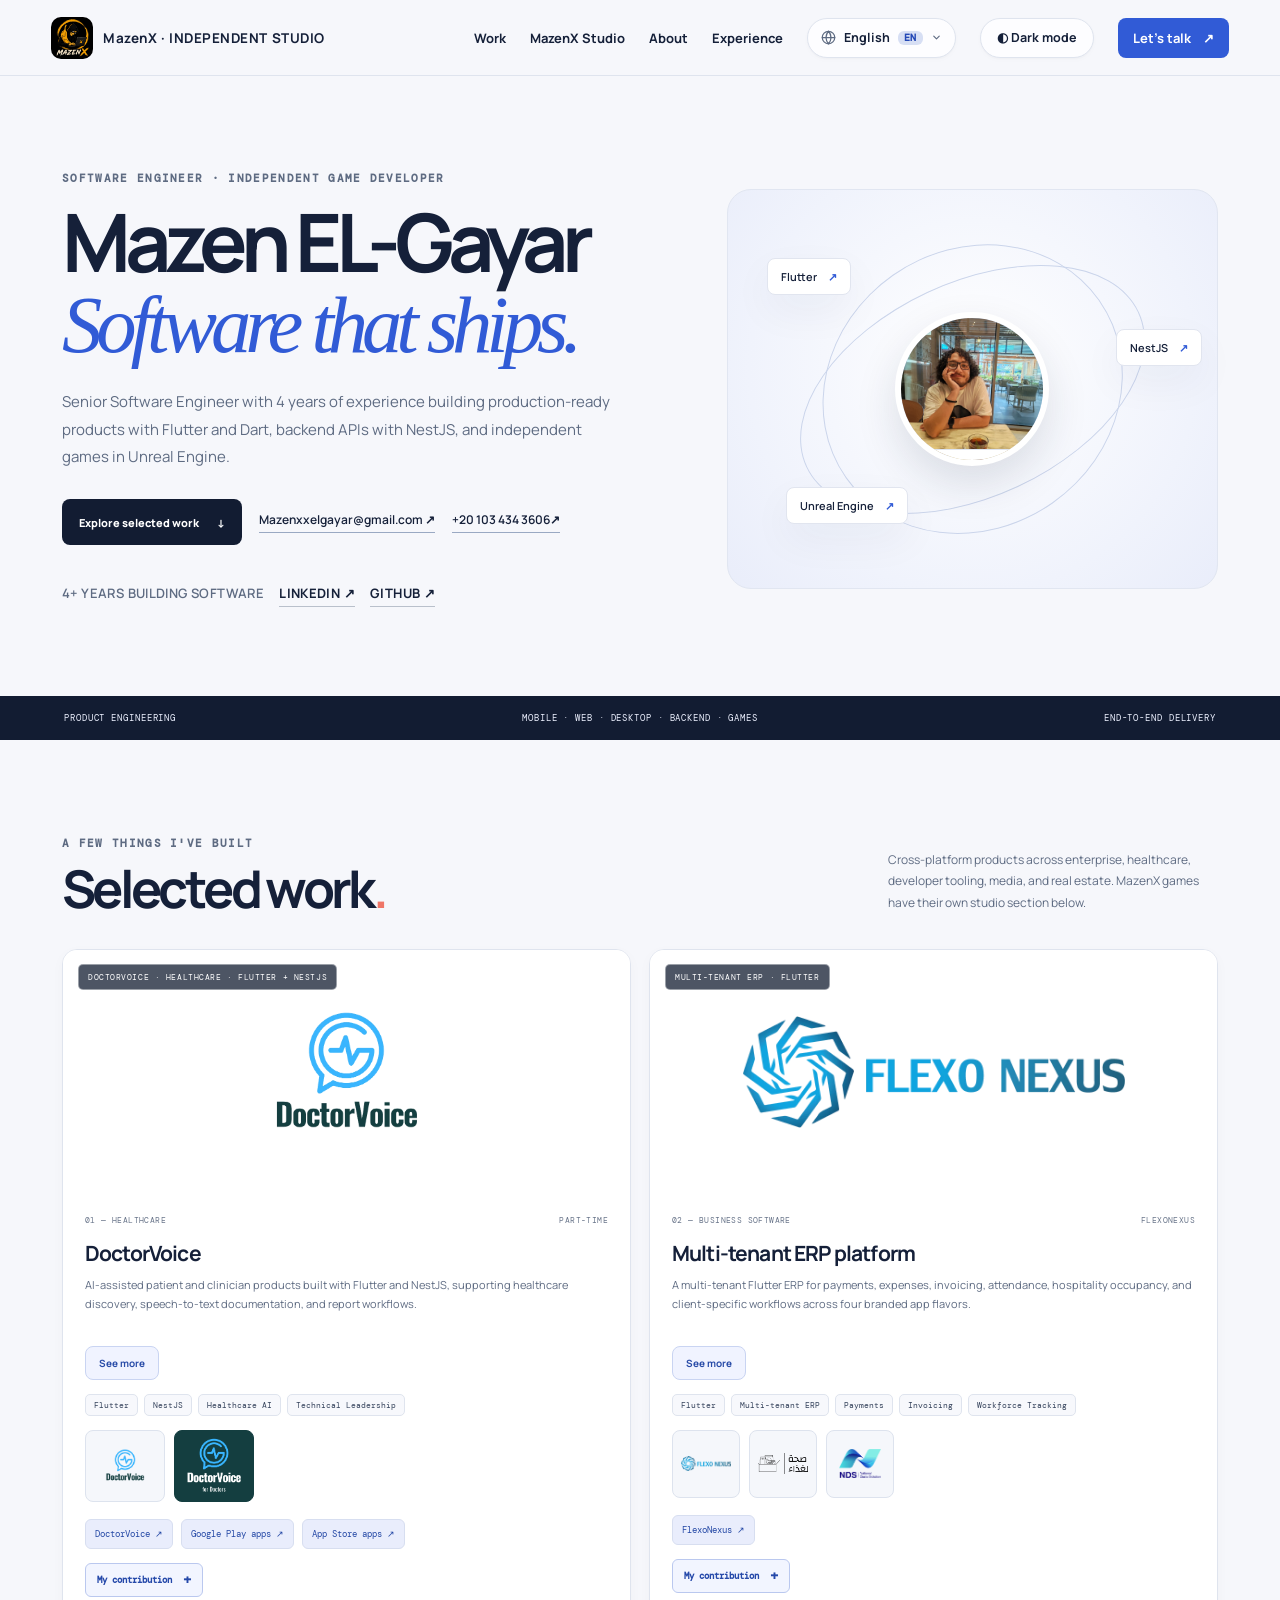
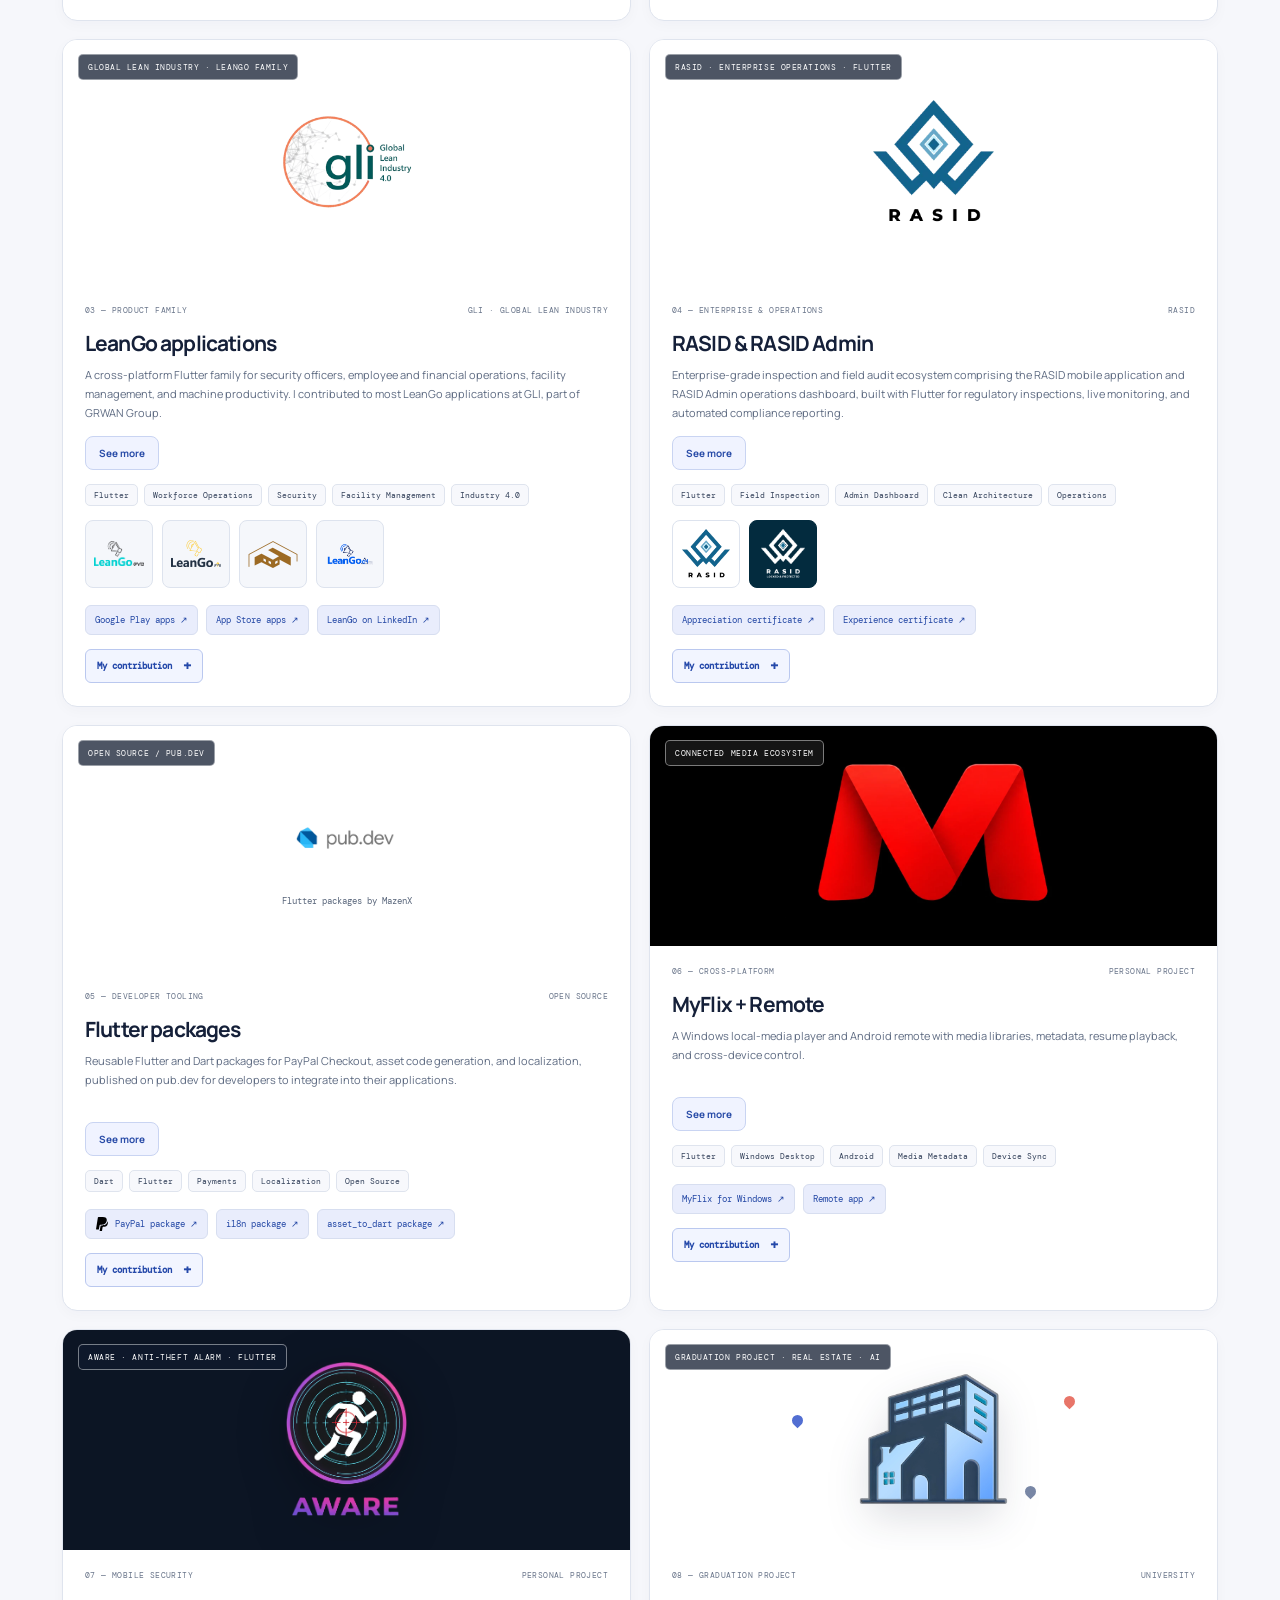
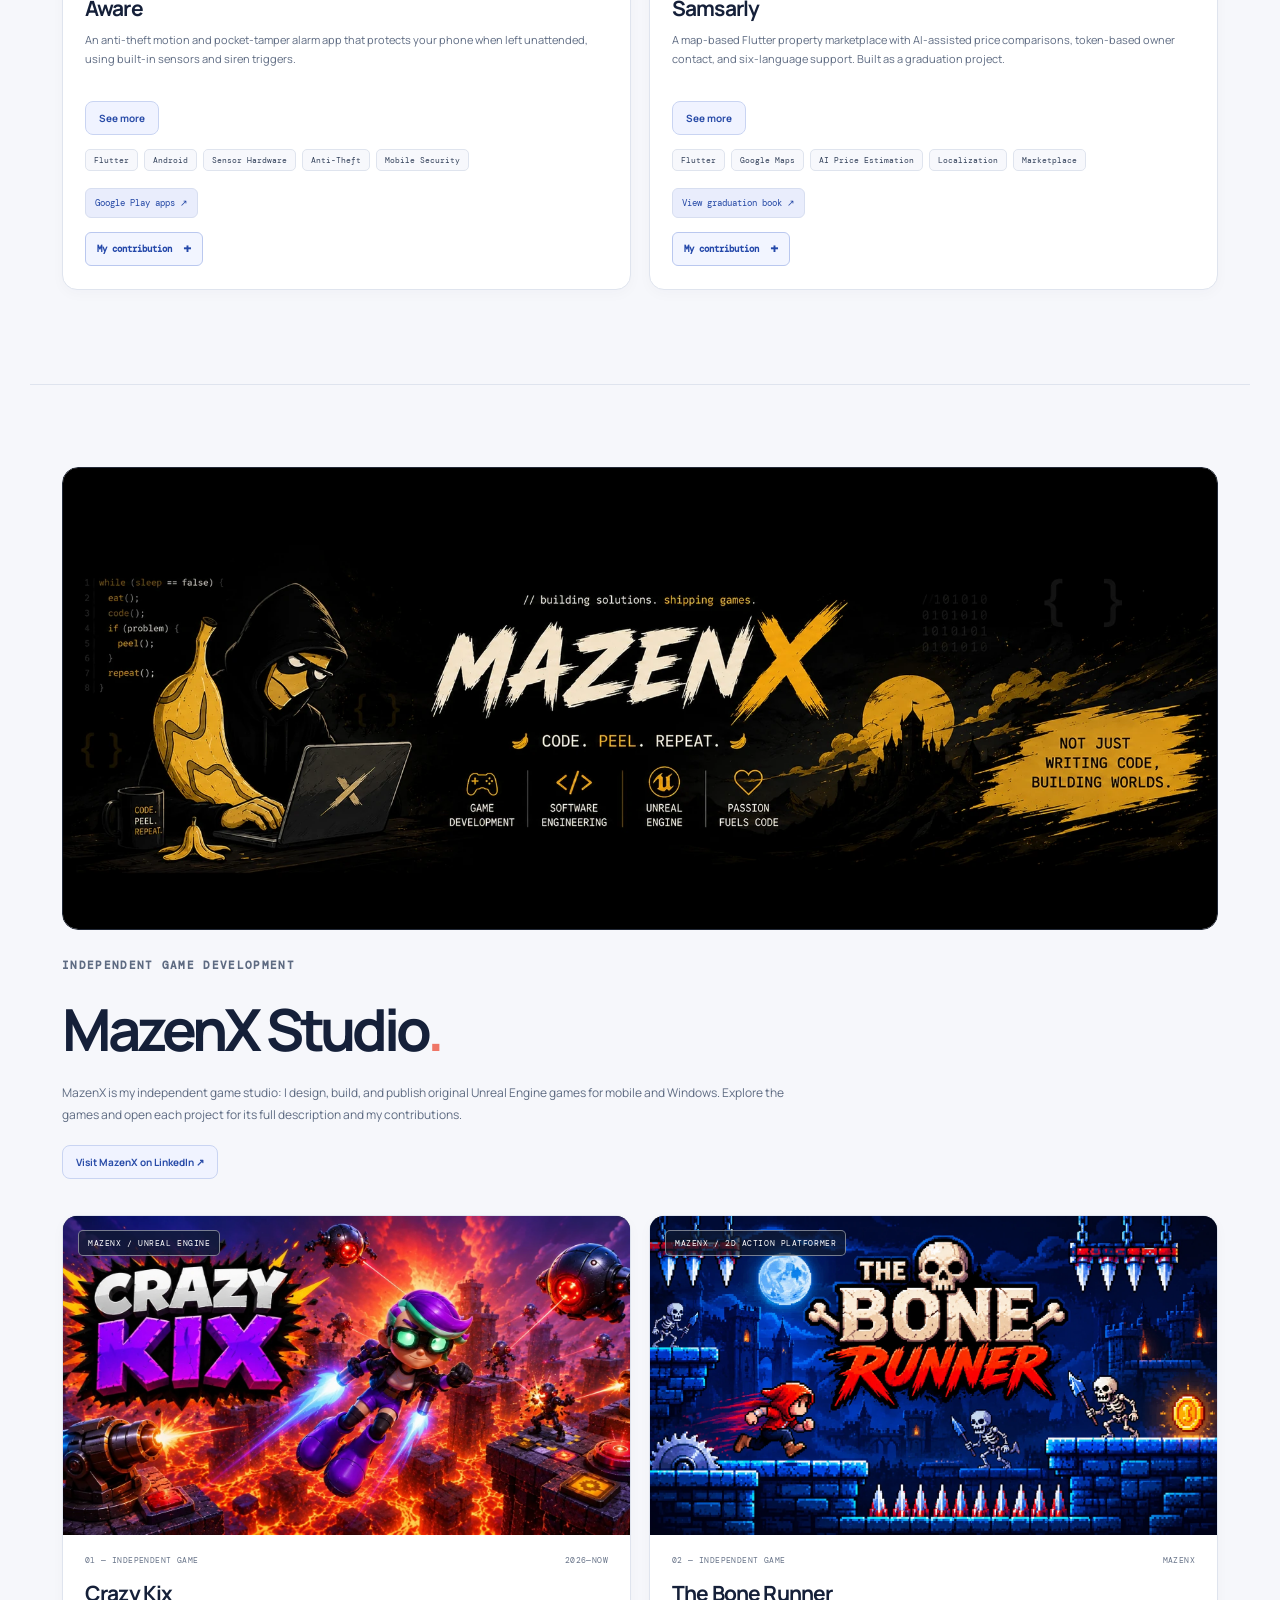
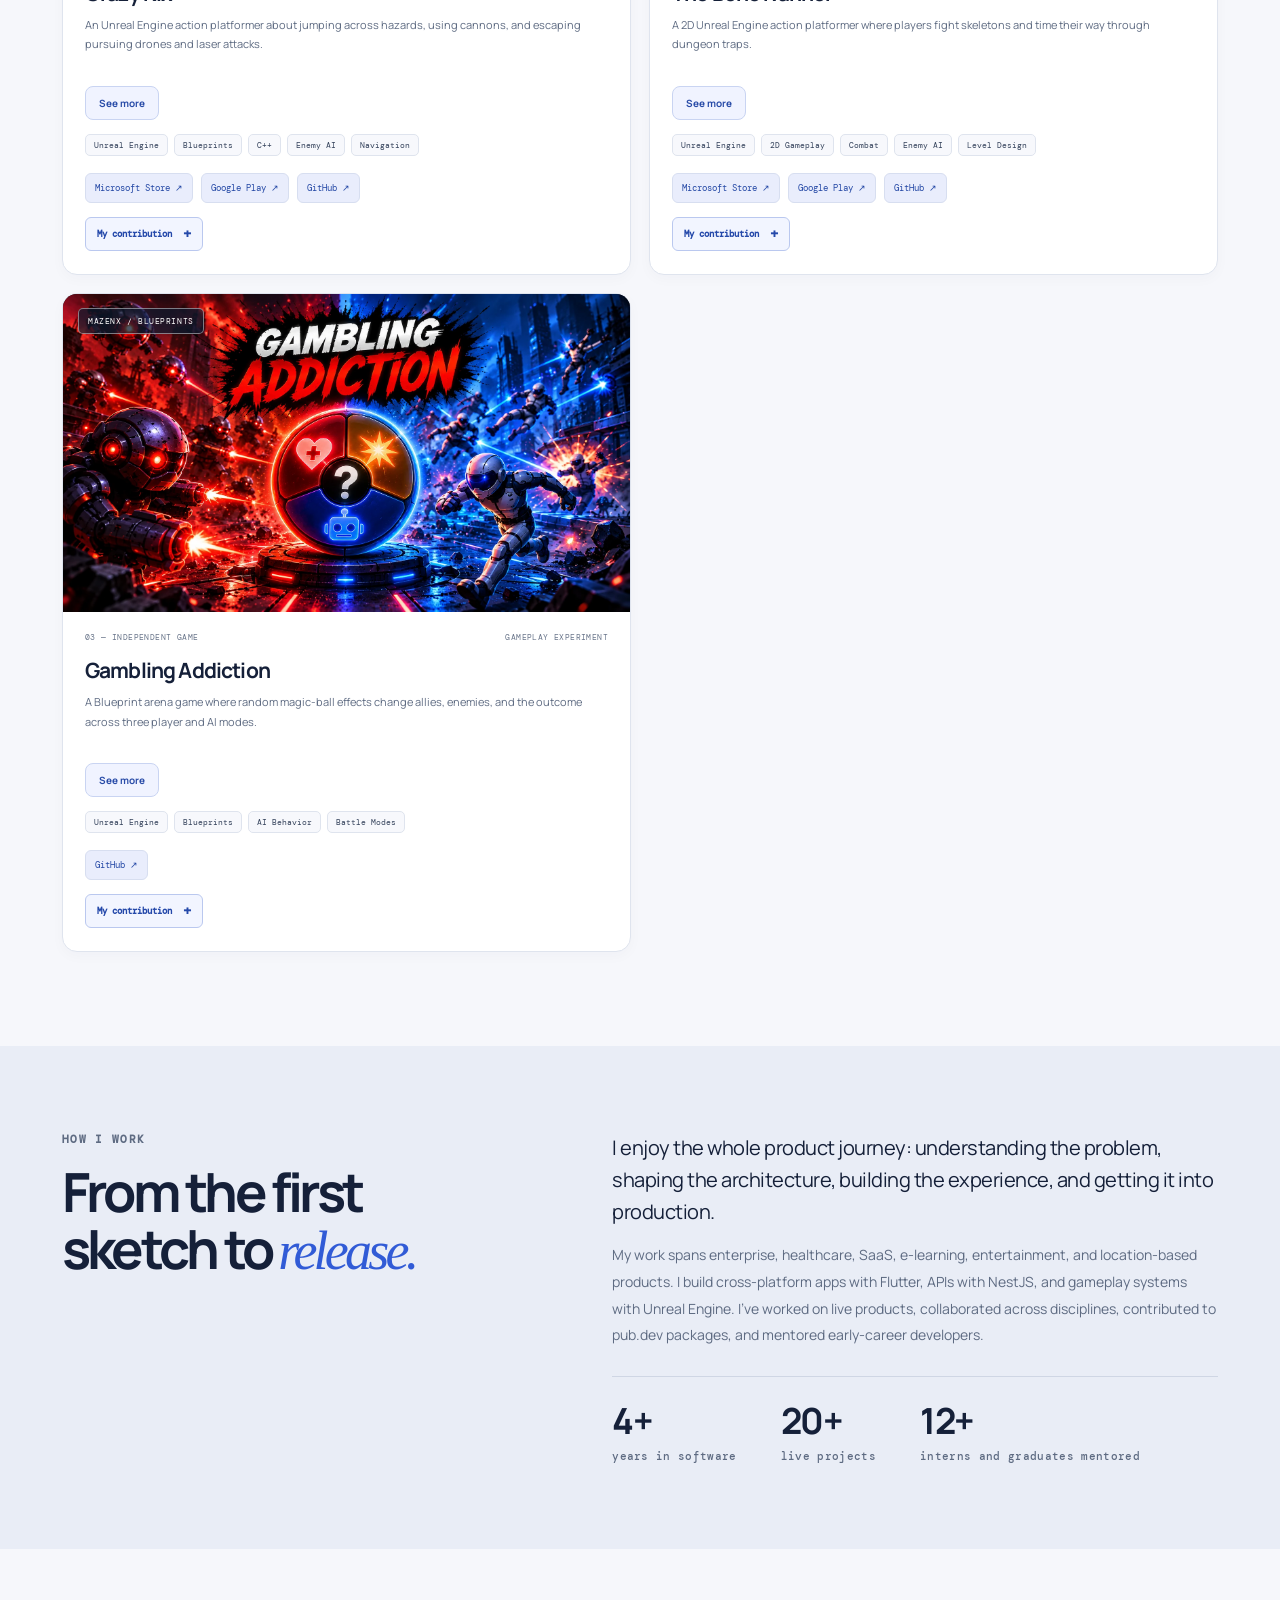
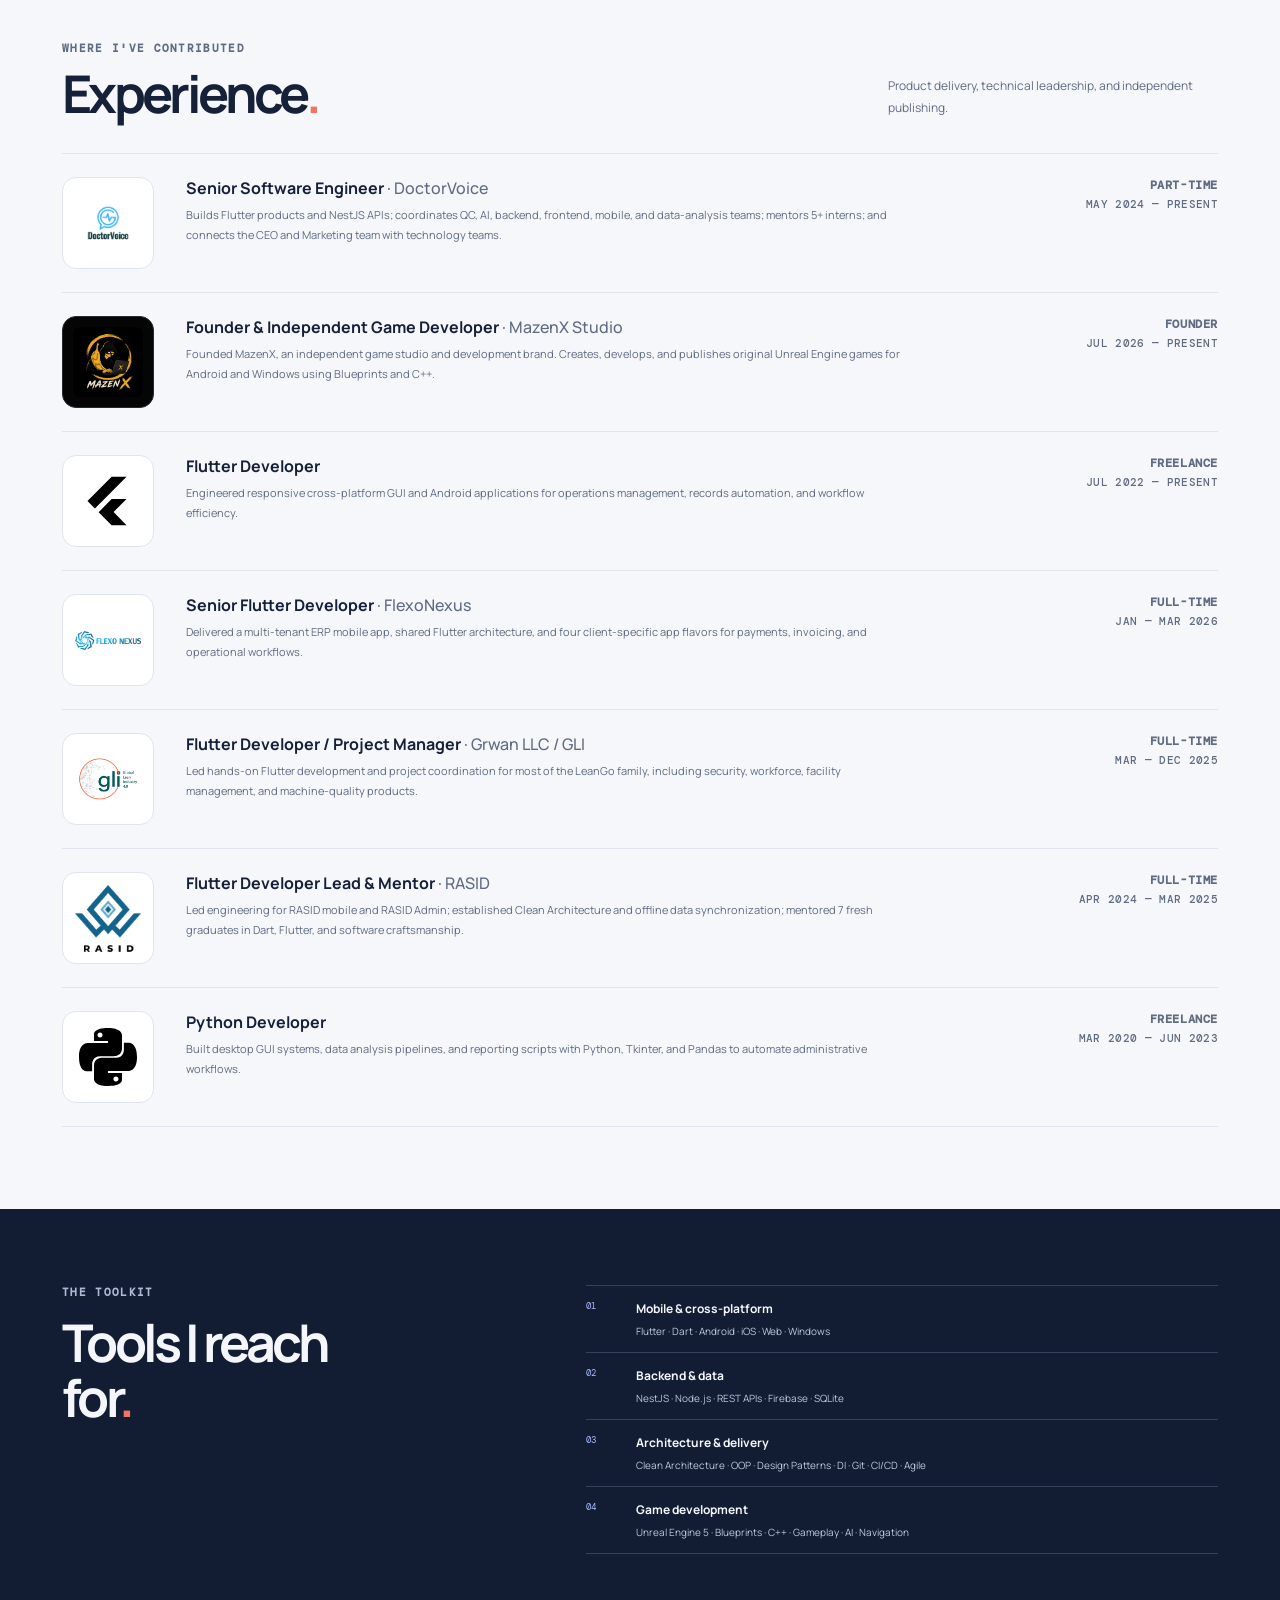
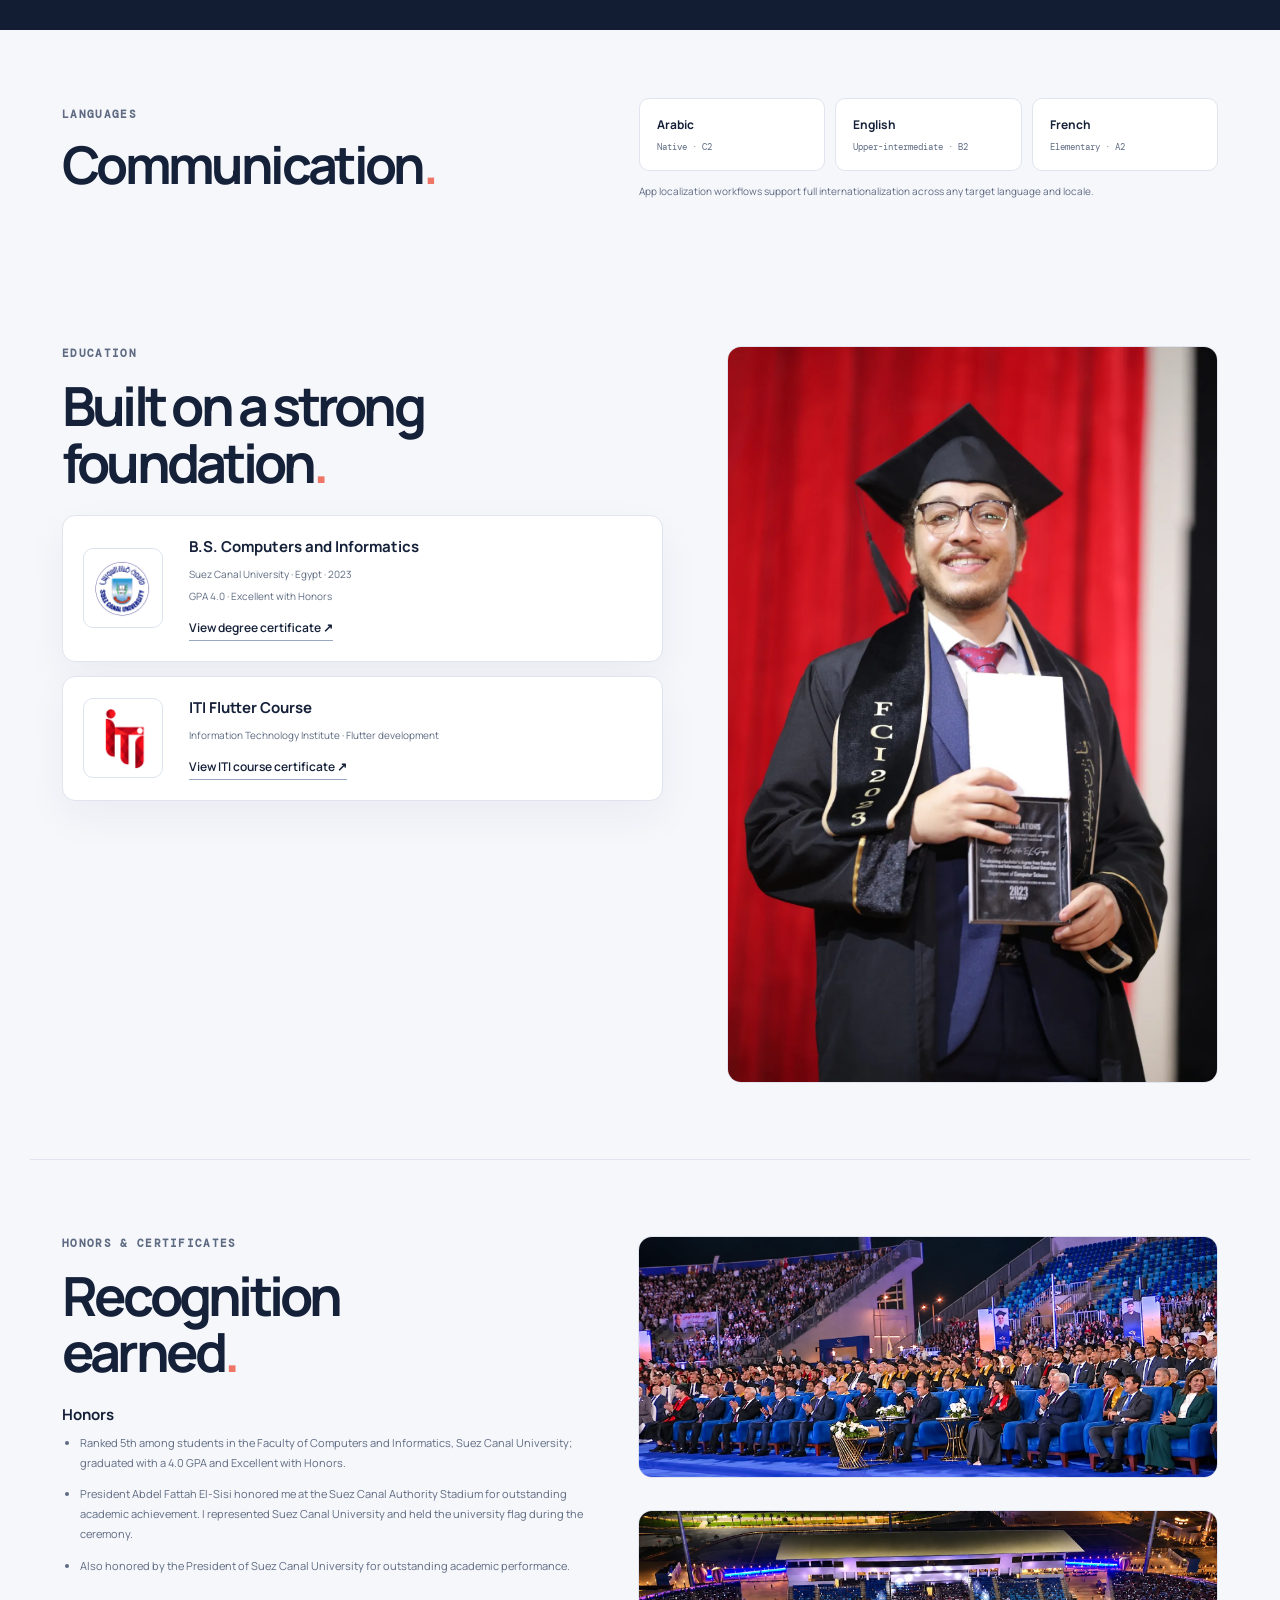
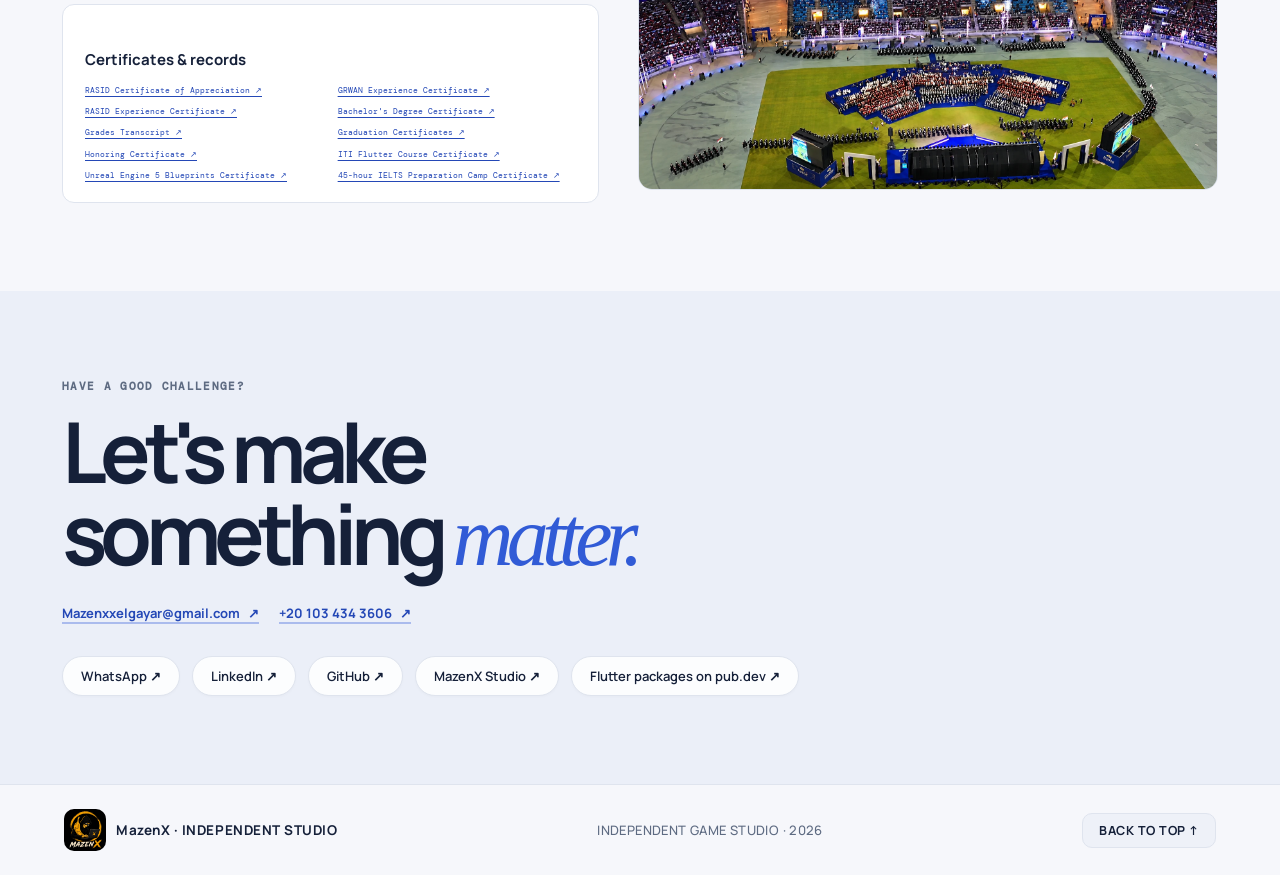
==== commit ffbd35aa: "Refresh portfolio social preview image" ====
--- a/index.html
+++ b/index.html
@@ -25,7 +25,7 @@
   <meta property="og:title" content="Mazen EL-Gayar — Senior Software Engineer & Independent Game Developer">
   <meta property="og:description" content="Senior Software Engineer building production-ready cross-platform products with Flutter, backend APIs with NestJS, and independently published Unreal Engine games. 4+ years of experience, 20+ live projects.">
   <meta property="og:type" content="website"><meta property="og:site_name" content="Mazen EL-Gayar — Portfolio">
-  <meta property="og:url" content="https://mazenxelgayar.github.io/"><meta property="og:image" content="https://mazenxelgayar.github.io/assets/social-preview.webp"><meta property="og:image:width" content="1200"><meta property="og:image:height" content="630"><meta property="og:image:alt" content="Mazen EL-Gayar — Flutter, NestJS, and Unreal Engine software engineer portfolio">
+  <meta property="og:url" content="https://mazenxelgayar.github.io/"><meta property="og:image" content="https://mazenxelgayar.github.io/assets/social-preview-v2.jpg"><meta property="og:image:type" content="image/jpeg"><meta property="og:image:width" content="1200"><meta property="og:image:height" content="630"><meta property="og:image:alt" content="Mazen EL-Gayar — Software Engineer specializing in Flutter, NestJS, and Unreal Engine">
   <meta property="og:locale" content="en_US">
   <meta property="og:locale:alternate" content="ar_EG">
   <meta property="og:locale:alternate" content="es_ES">
@@ -41,7 +41,7 @@
 
   <!-- Twitter Card -->
   <meta name="twitter:card" content="summary_large_image"><meta name="twitter:title" content="Mazen EL-Gayar — Senior Software Engineer">
-  <meta name="twitter:description" content="Flutter, NestJS, and Unreal Engine projects, experience, and contact details. 4+ years building production software."><meta name="twitter:image" content="https://mazenxelgayar.github.io/assets/social-preview.webp">
+  <meta name="twitter:description" content="Flutter, NestJS, and Unreal Engine projects, experience, and contact details. 4+ years building production software."><meta name="twitter:image" content="https://mazenxelgayar.github.io/assets/social-preview-v2.jpg">
 
   <!-- Canonical & International Hreflang Tags -->
   <link rel="canonical" href="https://mazenxelgayar.github.io/">
@@ -86,7 +86,7 @@
       }
     })();
   </script>
-  <link rel="stylesheet" href="styles.css"><script src="script.js" defer></script>
+  <link rel="stylesheet" href="styles.css?v=zoom-fix-20261003"><script src="script.js" defer></script>
 </head>
 <body>
   <script type="application/ld+json">
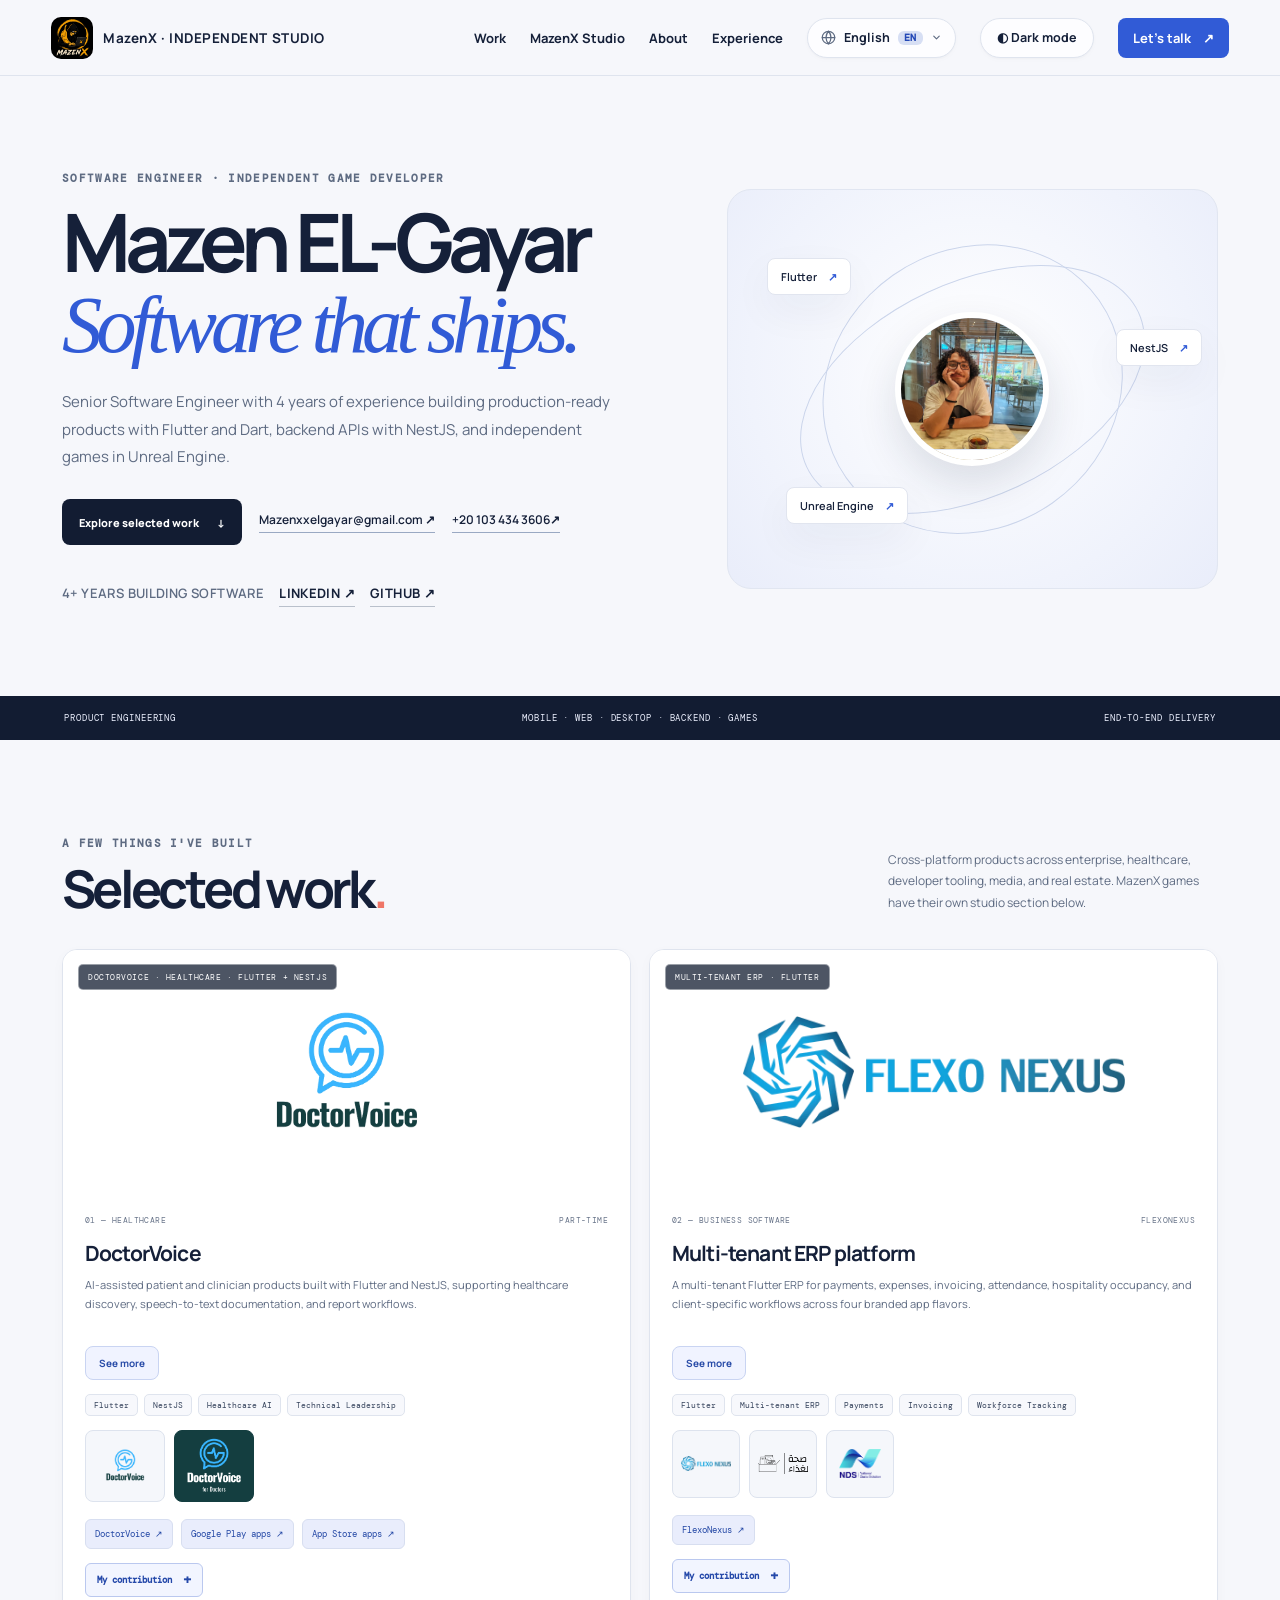
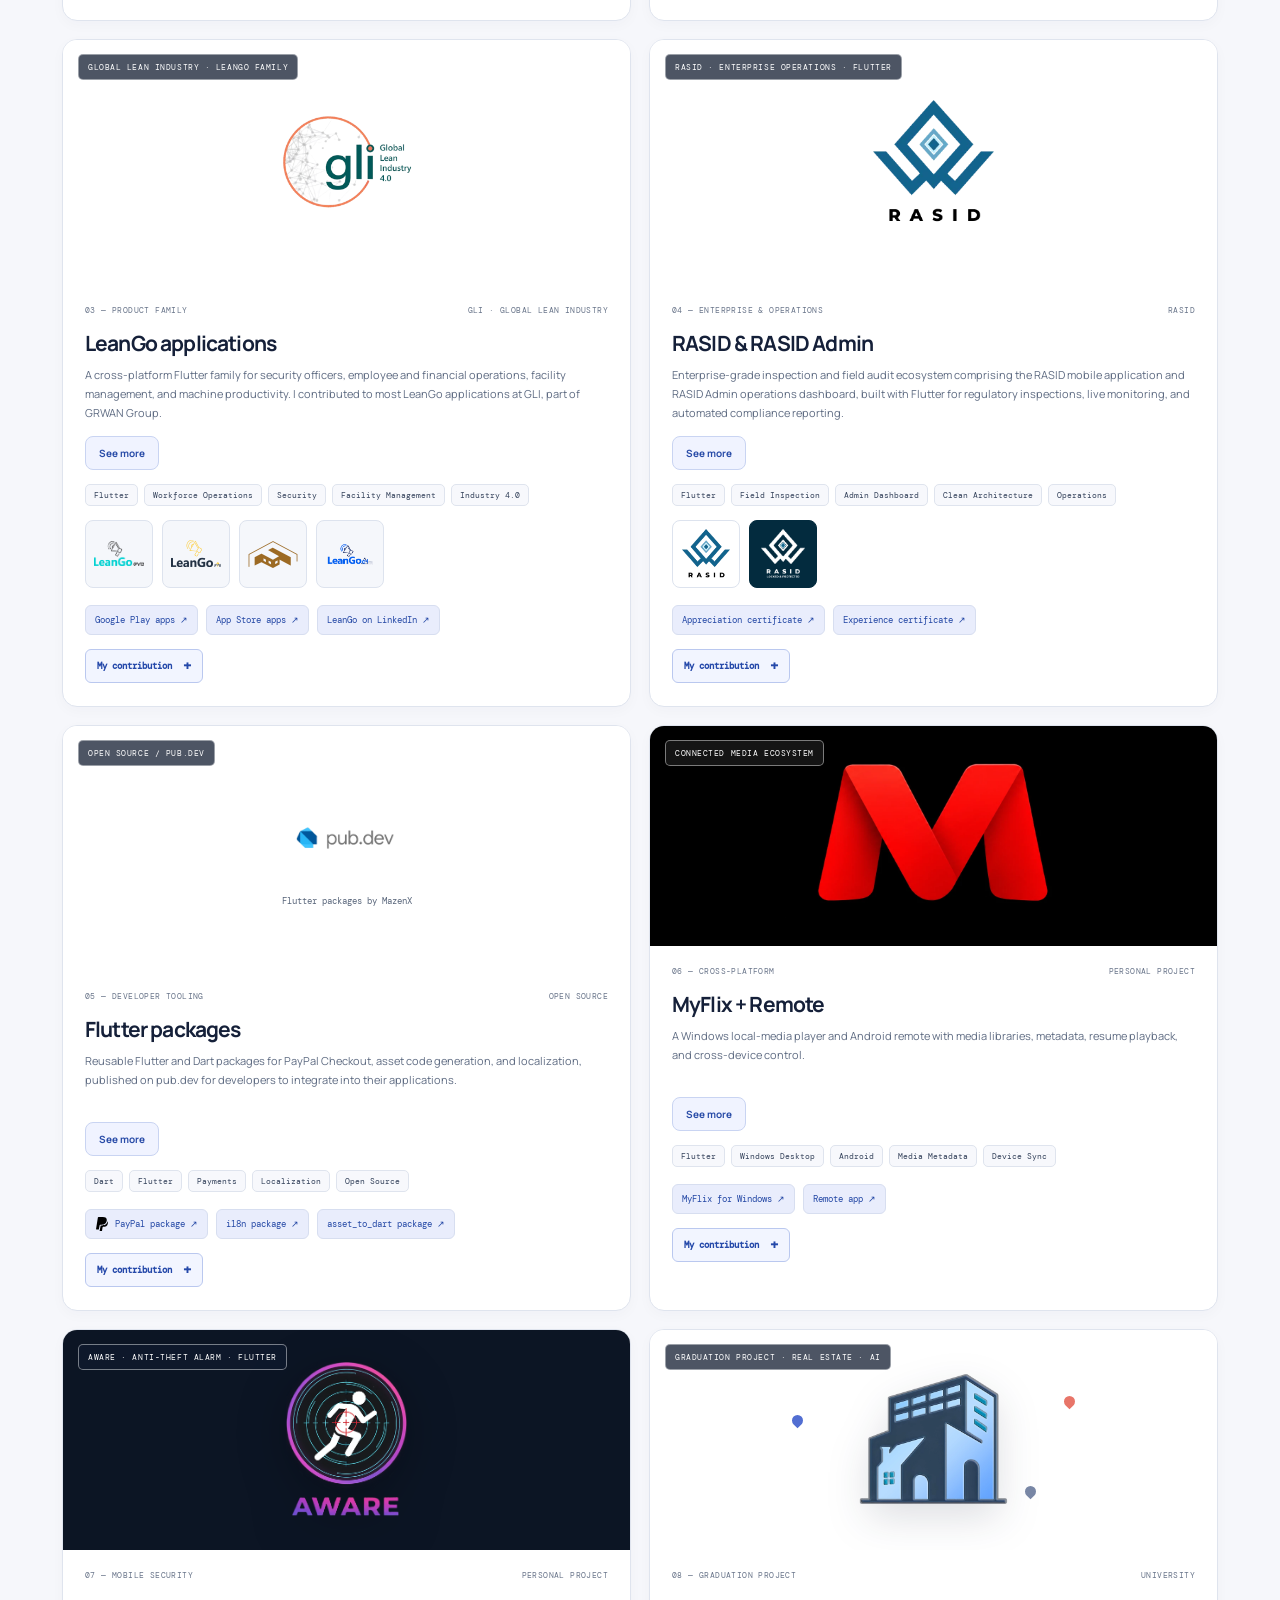
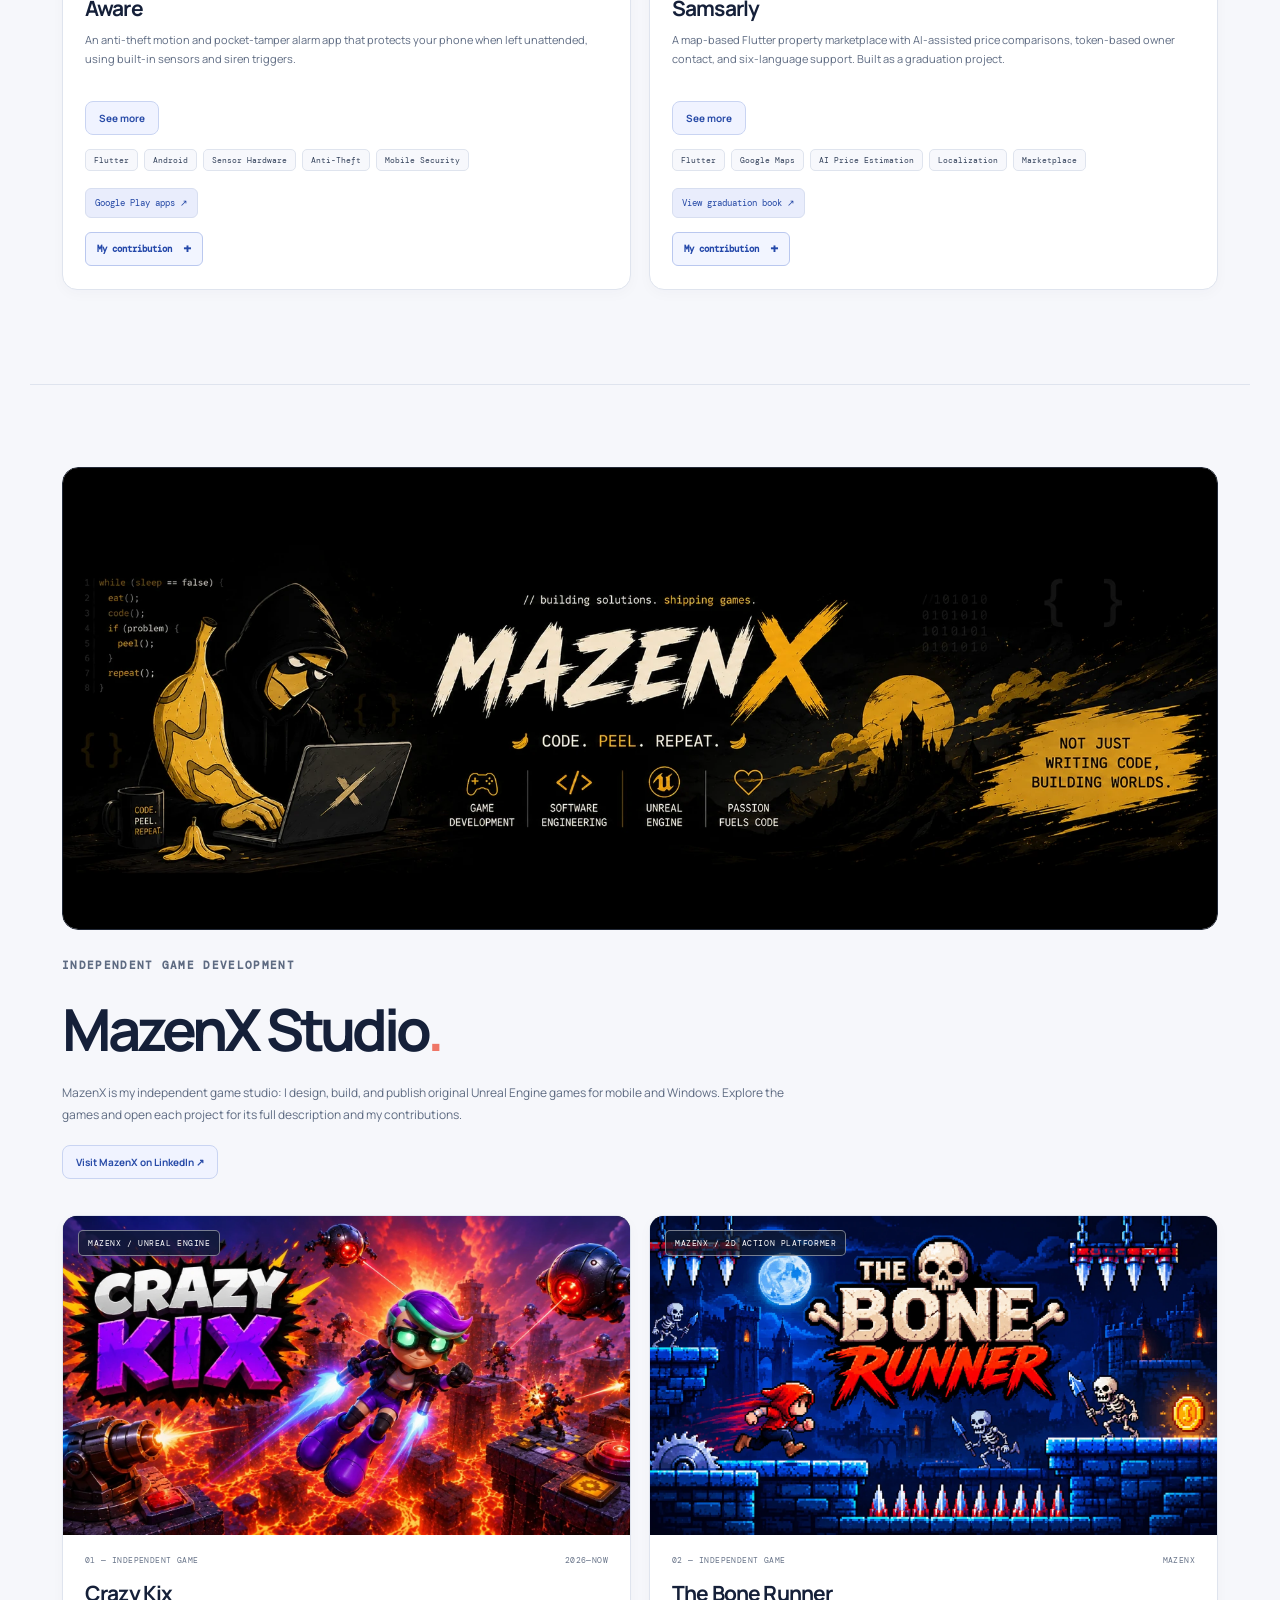
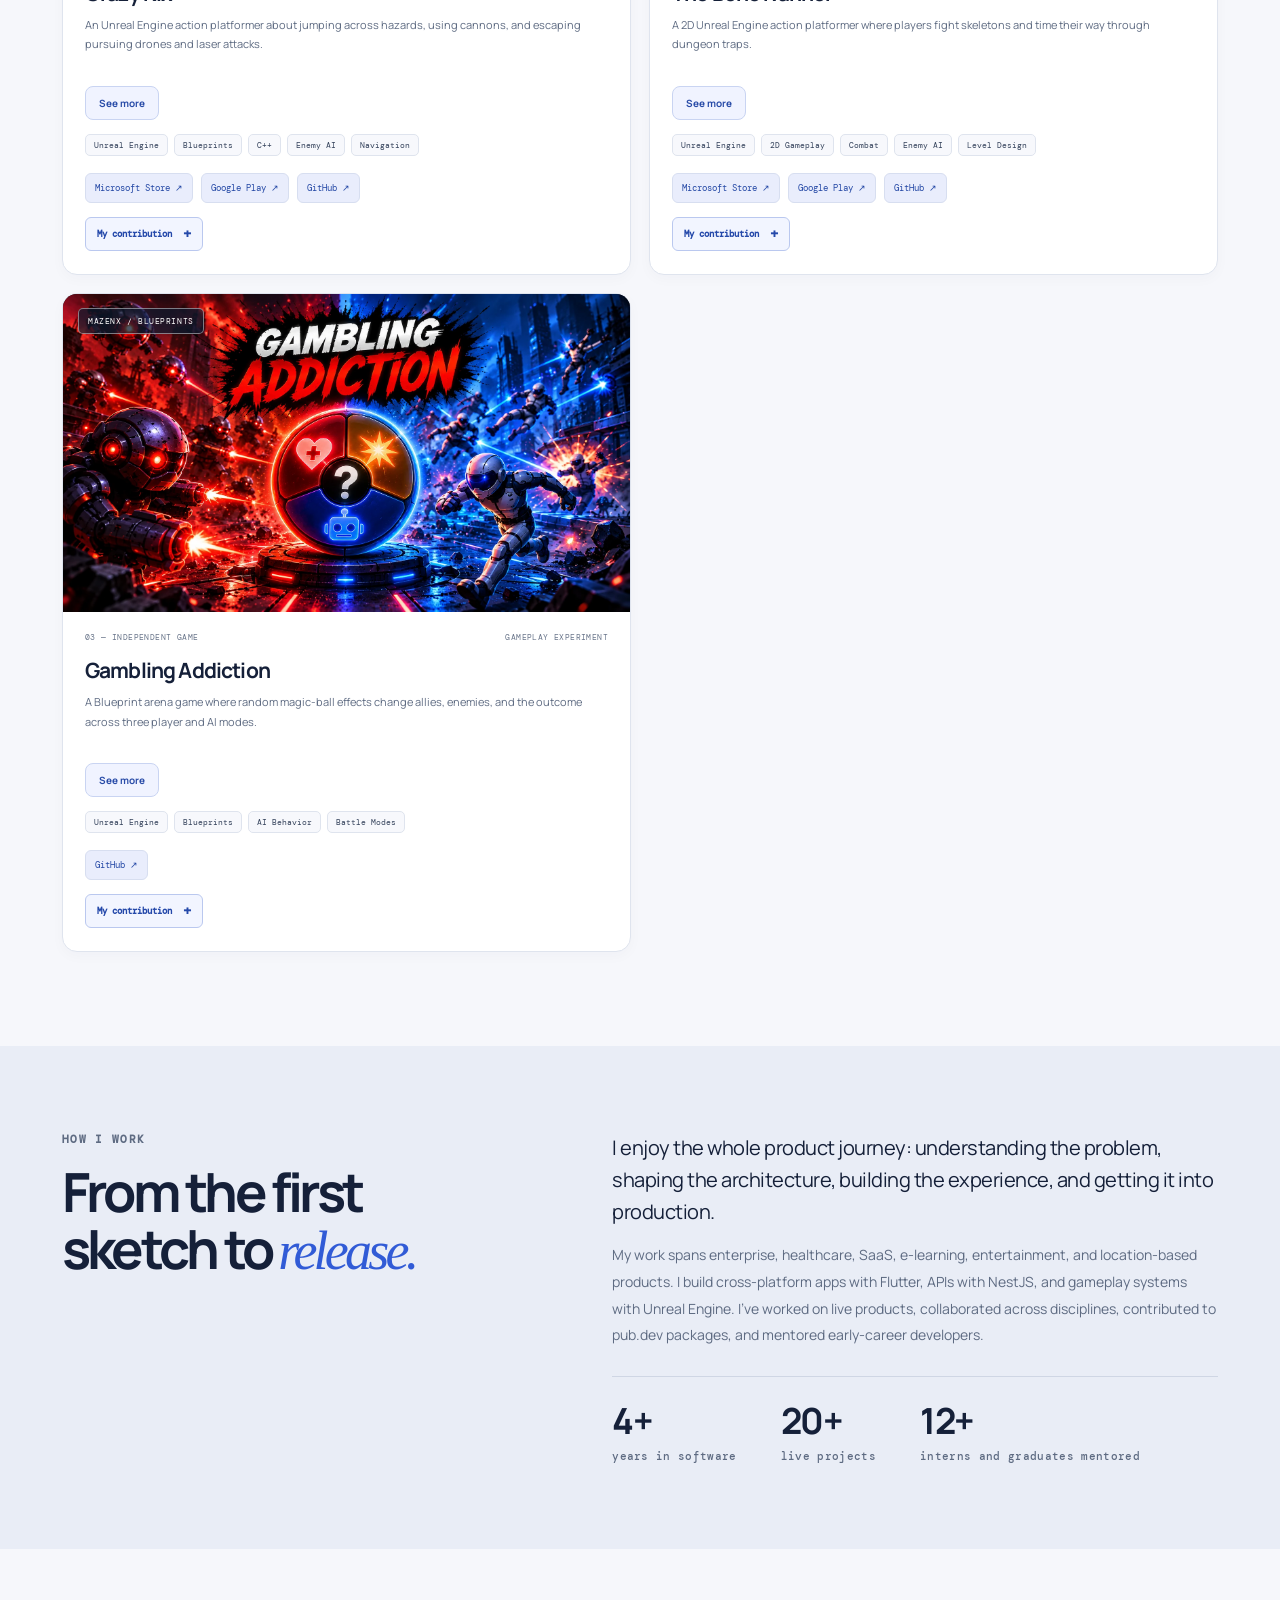
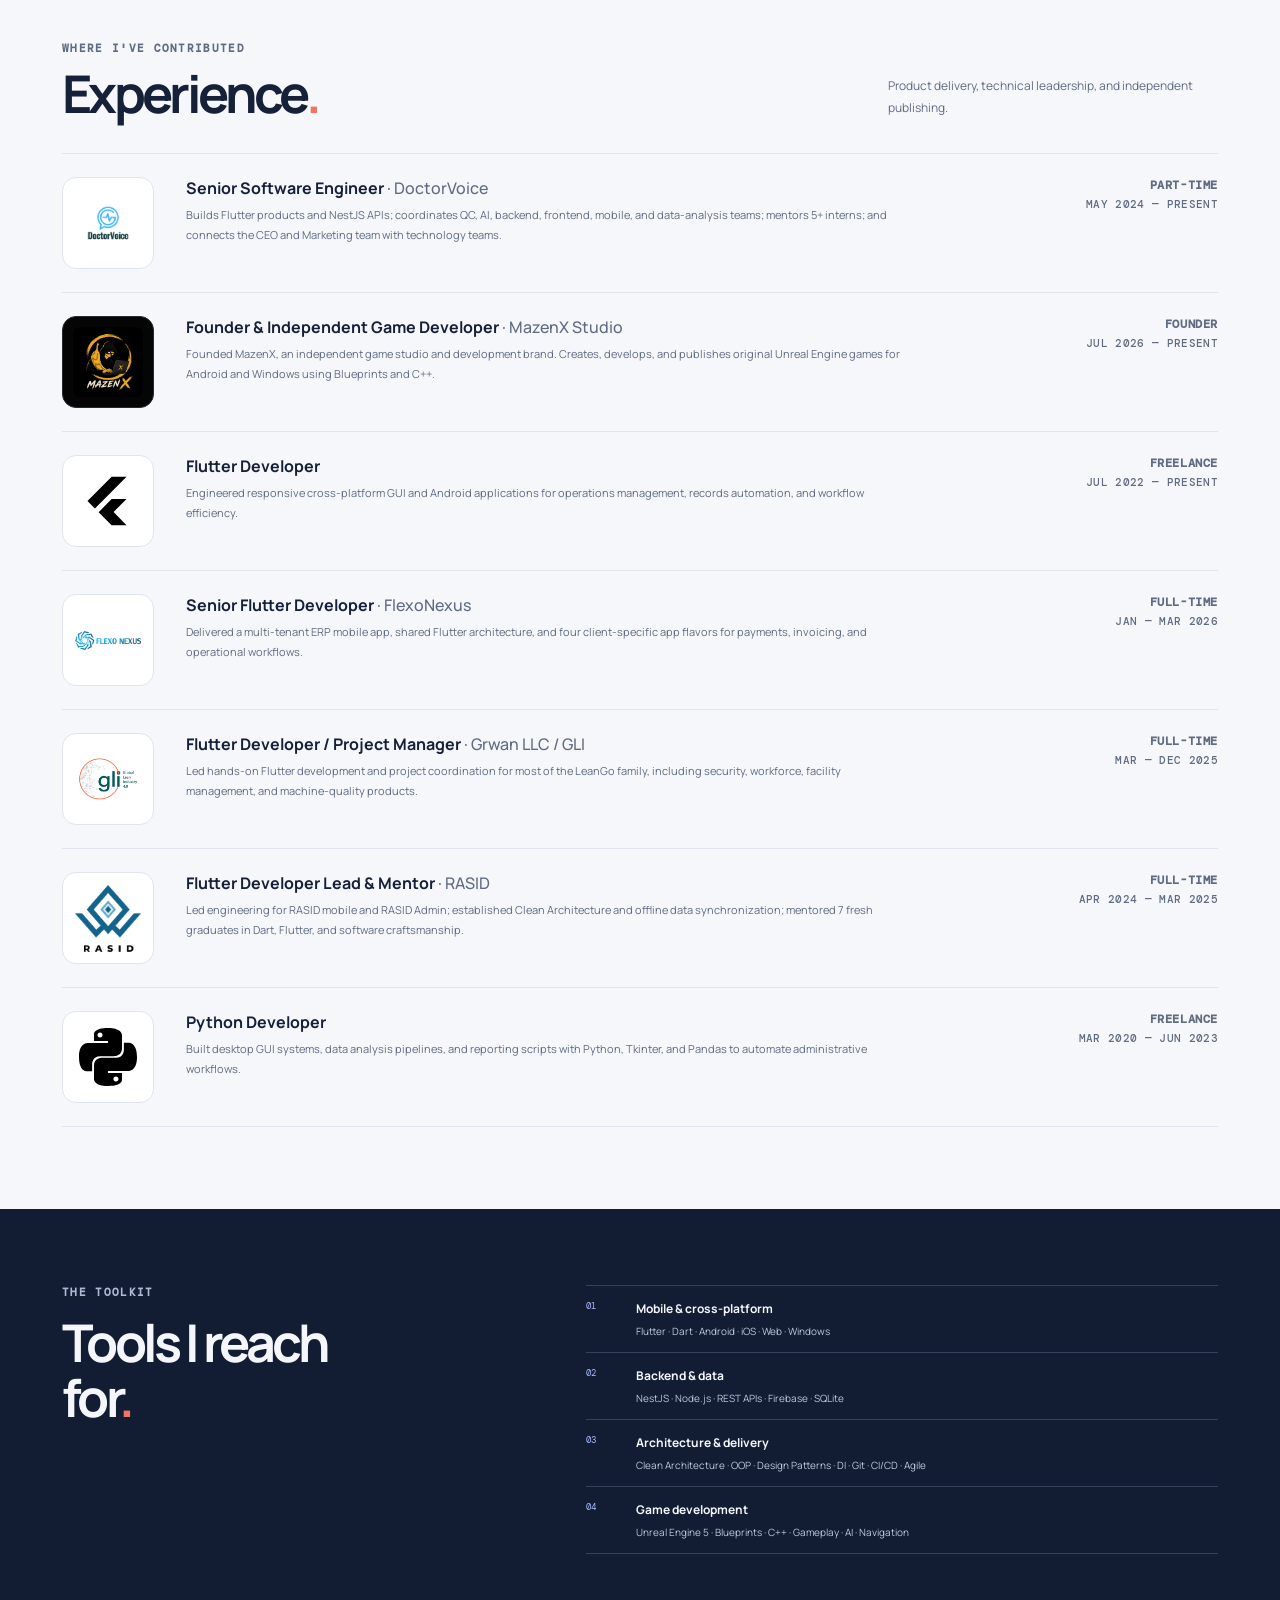
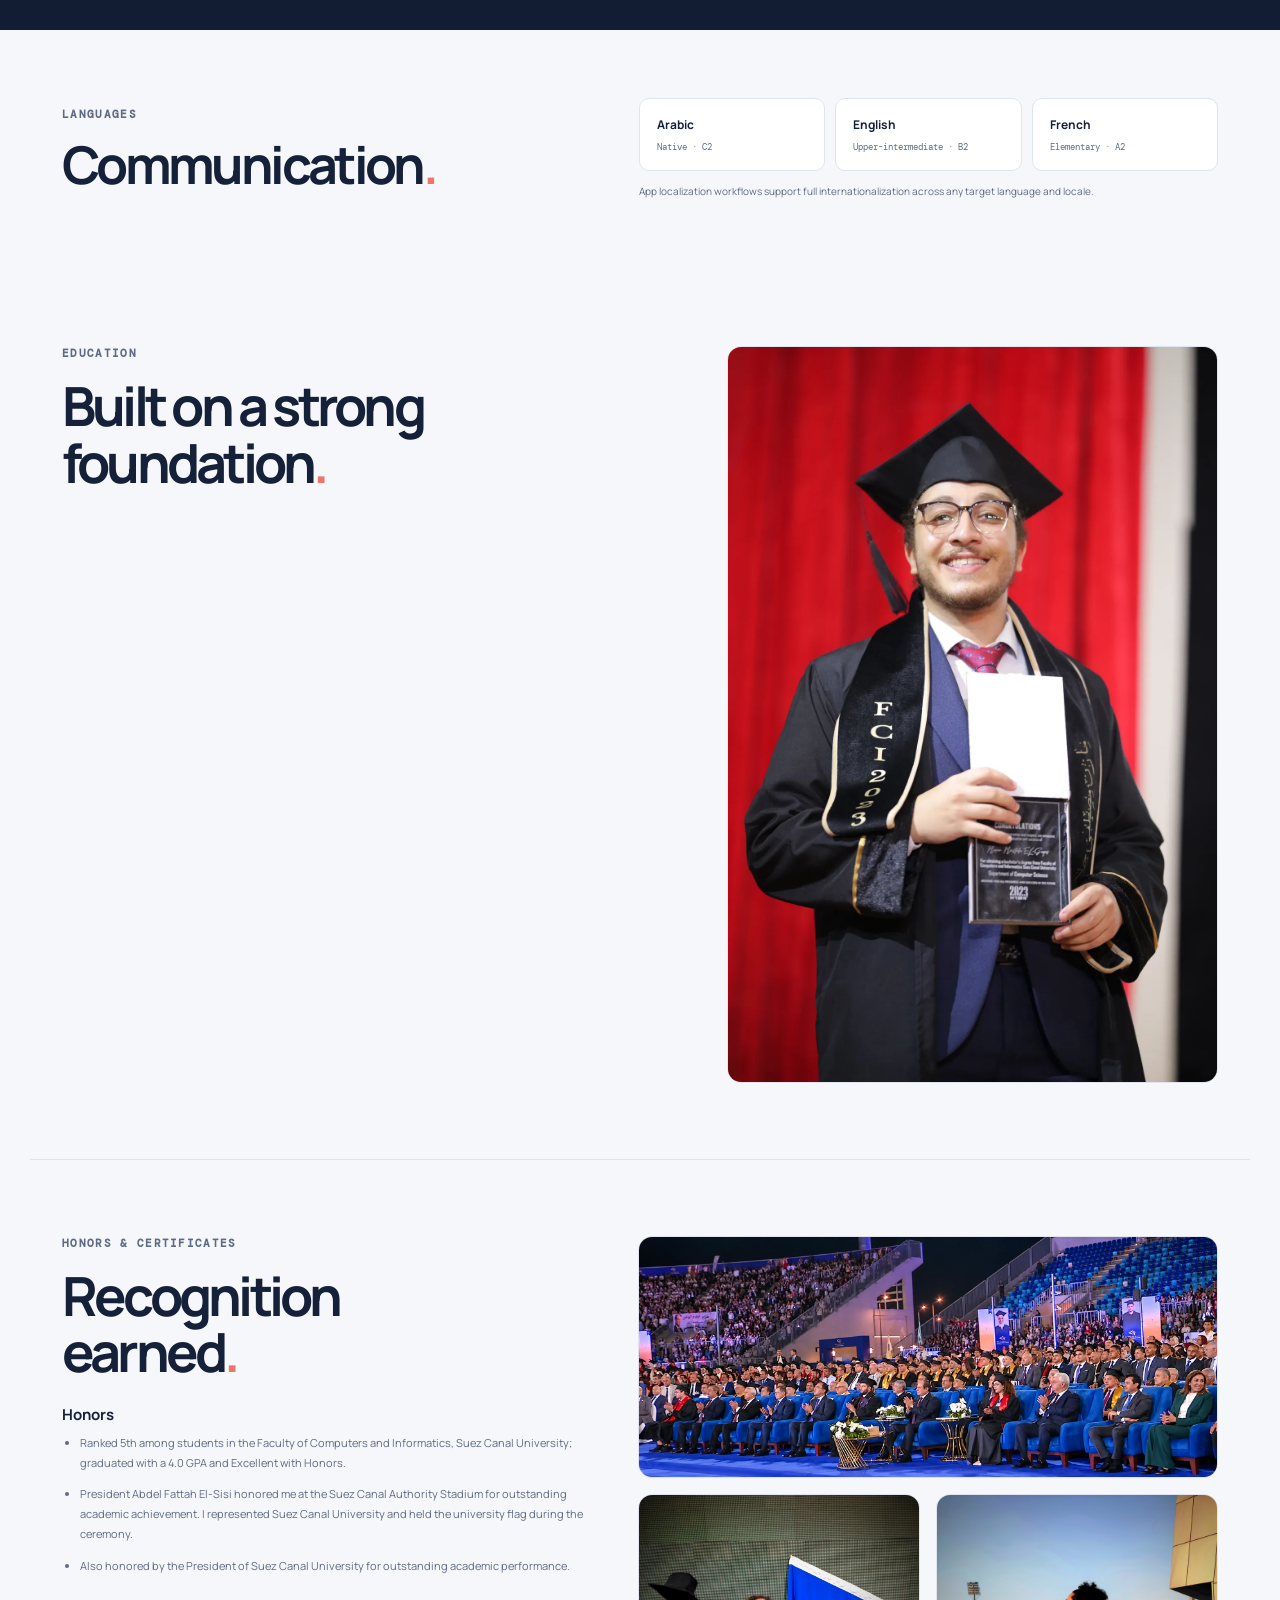
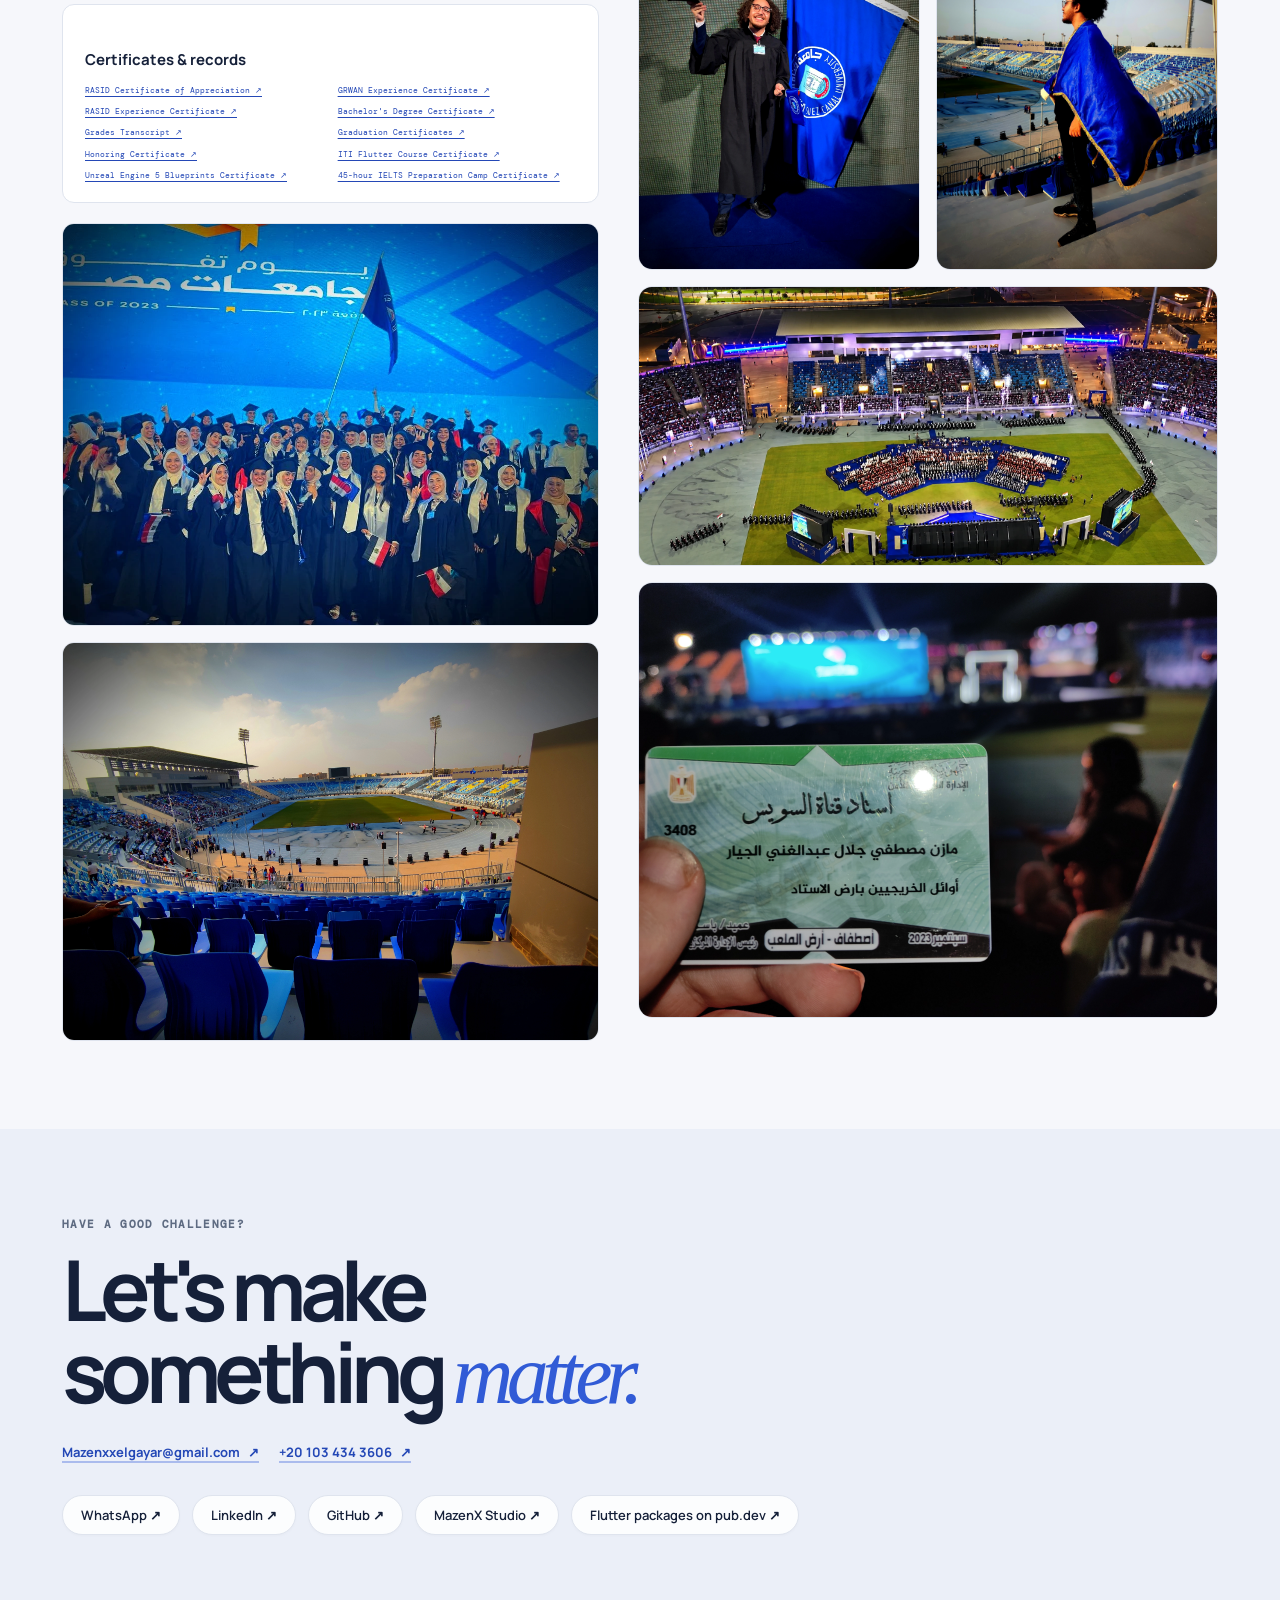
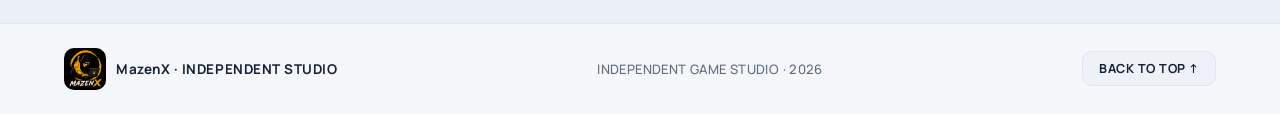
==== commit 55531ed5: "Add new honoring ceremony photos and display all photos uncropped" ====
--- a/index.html
+++ b/index.html
@@ -238,7 +238,7 @@
     <section class="toolkit-section"><div class="section-wrap toolkit-grid"><div><p class="eyebrow" data-i18n="toolkit_eyebrow">THE TOOLKIT</p><h2 data-i18n="toolkit_title">Tools I reach<br>for<span class="accent-dot">.</span></h2></div><div class="toolkit-list"><div><span>01</span><b data-i18n="toolkit_1_title">Mobile & cross-platform</b><p>Flutter · Dart · Android · iOS · Web · Windows</p></div><div><span>02</span><b data-i18n="toolkit_2_title">Backend & data</b><p>NestJS · Node.js · REST APIs · Firebase · SQLite</p></div><div><span>03</span><b data-i18n="toolkit_3_title">Architecture & delivery</b><p>Clean Architecture · OOP · Design Patterns · DI · Git · CI/CD · Agile</p></div><div><span>04</span><b data-i18n="toolkit_4_title">Game development</b><p>Unreal Engine 5 · Blueprints · C++ · Gameplay · AI · Navigation</p></div></div></div></section>
     <section class="languages-section section-wrap" id="languages"><div><p class="eyebrow" data-i18n="lang_eyebrow">LANGUAGES</p><h2 data-i18n="lang_title">Communication<span class="accent-dot">.</span></h2></div><div class="language-list"><div><b data-i18n="lang_arabic">Arabic</b><span data-i18n="lang_arabic_level">Native · C2</span></div><div><b data-i18n="lang_english">English</b><span data-i18n="lang_english_level">Upper-intermediate · B2</span></div><div><b data-i18n="lang_french">French</b><span data-i18n="lang_french_level">Elementary · A2</span></div><p class="language-note" data-i18n="lang_note">App localization workflows support full internationalization across any target language and locale.</p></div></section>
     <section class="education-section section-wrap" id="education"><div class="education-text"><p class="eyebrow" data-i18n="edu_eyebrow">EDUCATION</p><h2 data-i18n="edu_title">Built on a strong<br>foundation<span class="accent-dot">.</span></h2><div class="education-cards"><article class="education-card"><div class="edu-logo-tile scu-logo-tile"><img src="assets/scu-logo.webp" alt="Suez Canal University"></div><div><h3 data-i18n="edu_degree_title">B.S. Computers and Informatics</h3><p data-i18n="edu_degree_sub">Suez Canal University · Egypt · 2023</p><p data-i18n="edu_degree_grade">GPA 4.0 · Excellent with Honors</p><a class="text-link" href="https://drive.google.com/file/d/1AxyaEUN3p8mVAFbysw71h2R3P54kZodg/view?usp=drive_link" target="_blank" rel="noopener" data-i18n="edu_degree_link">View degree certificate ↗</a></div></article><article class="education-card"><div class="edu-logo-tile iti-logo-tile"><img src="assets/iti-logo.webp" alt="Information Technology Institute"></div><div><h3 data-i18n="edu_iti_title">ITI Flutter Course</h3><p data-i18n="edu_iti_sub">Information Technology Institute · Flutter development</p><a class="text-link" href="https://drive.google.com/drive/folders/1VxIlNP1aEMxSY1IrY-6tp90k3nWI5HTm?usp=drive_link" target="_blank" rel="noopener" data-i18n="edu_iti_link">View ITI course certificate ↗</a></div></article></div></div><div class="education-photo"><img class="education-graduation" src="assets/graduation-photo.webp" alt="Mazen EL-Gayar at graduation" loading="lazy"></div></section>
-    <section class="honors-section section-wrap" id="honors"><div class="honors-intro"><p class="eyebrow" data-i18n="honors_eyebrow">HONORS & CERTIFICATES</p><h2 data-i18n="honors_title">Recognition<br>earned<span class="accent-dot">.</span></h2><h3 data-i18n="honors_subtitle">Honors</h3><ul class="honors-list"><li data-i18n="honors_1">Ranked 5th among students in the Faculty of Computers and Informatics, Suez Canal University; graduated with a 4.0 GPA and Excellent with Honors.</li><li data-i18n="honors_2">President Abdel Fattah El-Sisi honored me at the Suez Canal Authority Stadium for outstanding academic achievement. I represented Suez Canal University and held the university flag during the ceremony.</li><li data-i18n="honors_3">Also honored by the President of Suez Canal University for outstanding academic performance.</li></ul><div class="certificate-panel"><h3 data-i18n="certs_subtitle">Certificates & records</h3><div class="certificate-links"><a href="https://drive.google.com/file/d/1CrptTPTvchxBL_E1vqTnwMbjTIUrsXG0/view?usp=drive_link" target="_blank" rel="noopener" data-i18n="cert_rasid_appr">RASID Certificate of Appreciation ↗</a><a href="https://drive.google.com/file/d/1duyA4hdNlaTIMwHKmq8A7kkIhDB4FEub/view?usp=drive_link" target="_blank" rel="noopener" data-i18n="cert_grwan_exp">GRWAN Experience Certificate ↗</a><a href="https://drive.google.com/file/d/1Kz0Tw8DL-INkzbP9-f60v2yJwS80ib6v/view?usp=drive_link" target="_blank" rel="noopener" data-i18n="cert_rasid_exp">RASID Experience Certificate ↗</a><a href="https://drive.google.com/file/d/1AxyaEUN3p8mVAFbysw71h2R3P54kZodg/view?usp=drive_link" target="_blank" rel="noopener" data-i18n="cert_degree">Bachelor's Degree Certificate ↗</a><a href="https://drive.google.com/drive/folders/1G2ebxA9ZLFZMTs11qvQE98O3z7seSj4E?usp=drive_link" target="_blank" rel="noopener" data-i18n="cert_transcript">Grades Transcript ↗</a><a href="https://drive.google.com/drive/folders/1o9FbGak9h_8mKDPU8kH732-GOLIlV0Ah?usp=sharing" target="_blank" rel="noopener" data-i18n="cert_grad">Graduation Certificates ↗</a><a href="https://drive.google.com/drive/folders/1ZRxuPVCCSGLwANxNcDBtklhPvwlkqsMl?usp=drive_link" target="_blank" rel="noopener" data-i18n="cert_honoring">Honoring Certificate ↗</a><a href="https://drive.google.com/drive/folders/1VxIlNP1aEMxSY1IrY-6tp90k3nWI5HTm?usp=drive_link" target="_blank" rel="noopener" data-i18n="cert_iti">ITI Flutter Course Certificate ↗</a><a href="https://www.udemy.com/certificate/UC-aef39d5c-400b-4e7a-8cd5-f176edd564b9/" target="_blank" rel="noopener" data-i18n="cert_ue5">Unreal Engine 5 Blueprints Certificate ↗</a><a href="https://drive.google.com/file/d/1ZV1urBkg99-SOX8rifqWZ7pTSzPLcmpr/view?usp=drive_link" target="_blank" rel="noopener" data-i18n="cert_ielts">45-hour IELTS Preparation Camp Certificate ↗</a></div></div></div><div class="honors-gallery"><figure><img src="assets/presidential-recognition.webp" alt="President Abdel Fattah El-Sisi honoring Mazen EL-Gayar at the Suez Canal Authority Stadium for outstanding academic achievement" loading="lazy"></figure><figure><img src="assets/university-flag-ceremony.webp" alt="Aerial panoramic view of the Suez Canal Authority Stadium during the academic honoring ceremony" loading="lazy"></figure></div></section>
+    <section class="honors-section section-wrap" id="honors"><div class="honors-intro"><p class="eyebrow" data-i18n="honors_eyebrow">HONORS & CERTIFICATES</p><h2 data-i18n="honors_title">Recognition<br>earned<span class="accent-dot">.</span></h2><h3 data-i18n="honors_subtitle">Honors</h3><ul class="honors-list"><li data-i18n="honors_1">Ranked 5th among students in the Faculty of Computers and Informatics, Suez Canal University; graduated with a 4.0 GPA and Excellent with Honors.</li><li data-i18n="honors_2">President Abdel Fattah El-Sisi honored me at the Suez Canal Authority Stadium for outstanding academic achievement. I represented Suez Canal University and held the university flag during the ceremony.</li><li data-i18n="honors_3">Also honored by the President of Suez Canal University for outstanding academic performance.</li></ul><div class="certificate-panel"><h3 data-i18n="certs_subtitle">Certificates & records</h3><div class="certificate-links"><a href="https://drive.google.com/file/d/1CrptTPTvchxBL_E1vqTnwMbjTIUrsXG0/view?usp=drive_link" target="_blank" rel="noopener" data-i18n="cert_rasid_appr">RASID Certificate of Appreciation ↗</a><a href="https://drive.google.com/file/d/1duyA4hdNlaTIMwHKmq8A7kkIhDB4FEub/view?usp=drive_link" target="_blank" rel="noopener" data-i18n="cert_grwan_exp">GRWAN Experience Certificate ↗</a><a href="https://drive.google.com/file/d/1Kz0Tw8DL-INkzbP9-f60v2yJwS80ib6v/view?usp=drive_link" target="_blank" rel="noopener" data-i18n="cert_rasid_exp">RASID Experience Certificate ↗</a><a href="https://drive.google.com/file/d/1AxyaEUN3p8mVAFbysw71h2R3P54kZodg/view?usp=drive_link" target="_blank" rel="noopener" data-i18n="cert_degree">Bachelor's Degree Certificate ↗</a><a href="https://drive.google.com/drive/folders/1G2ebxA9ZLFZMTs11qvQE98O3z7seSj4E?usp=drive_link" target="_blank" rel="noopener" data-i18n="cert_transcript">Grades Transcript ↗</a><a href="https://drive.google.com/drive/folders/1o9FbGak9h_8mKDPU8kH732-GOLIlV0Ah?usp=sharing" target="_blank" rel="noopener" data-i18n="cert_grad">Graduation Certificates ↗</a><a href="https://drive.google.com/drive/folders/1ZRxuPVCCSGLwANxNcDBtklhPvwlkqsMl?usp=drive_link" target="_blank" rel="noopener" data-i18n="cert_honoring">Honoring Certificate ↗</a><a href="https://drive.google.com/drive/folders/1VxIlNP1aEMxSY1IrY-6tp90k3nWI5HTm?usp=drive_link" target="_blank" rel="noopener" data-i18n="cert_iti">ITI Flutter Course Certificate ↗</a><a href="https://www.udemy.com/certificate/UC-aef39d5c-400b-4e7a-8cd5-f176edd564b9/" target="_blank" rel="noopener" data-i18n="cert_ue5">Unreal Engine 5 Blueprints Certificate ↗</a><a href="https://drive.google.com/file/d/1ZV1urBkg99-SOX8rifqWZ7pTSzPLcmpr/view?usp=drive_link" target="_blank" rel="noopener" data-i18n="cert_ielts">45-hour IELTS Preparation Camp Certificate ↗</a></div></div><div class="honors-subgallery"><figure class="subgallery-wide"><img src="assets/university-flag-photo.webp" alt="Mazen EL-Gayar holding the university flag on stage with top graduates from Egyptian universities" loading="lazy"></figure><figure class="subgallery-wide"><img src="assets/empty-stadium-preparation.webp" alt="Suez Canal Authority Stadium prepared for the national university excellence celebration" loading="lazy"></figure></div></div><div class="honors-gallery"><figure class="honors-featured"><img src="assets/presidential-recognition.webp" alt="President Abdel Fattah El-Sisi honoring Mazen EL-Gayar at the Suez Canal Authority Stadium for outstanding academic achievement" loading="lazy"></figure><figure><img src="assets/flag-ceremony-live.webp" alt="Mazen EL-Gayar celebrating on the main stage holding the Suez Canal University flag" loading="lazy"></figure><figure><img src="assets/flag-empty-stadium-ceremony.webp" alt="Mazen EL-Gayar with the university ceremonial flag overlooking Suez Canal Authority Stadium" loading="lazy"></figure><figure class="honors-span-2"><img src="assets/university-flag-ceremony.webp" alt="Aerial panoramic view of the Suez Canal Authority Stadium during the academic honoring ceremony" loading="lazy"></figure><figure class="honors-span-2"><img src="assets/ceremony-id-card.webp" alt="Official Presidential ceremony accreditation badge for Mazen EL-Gayar — Suez Canal Stadium" loading="lazy"></figure></div></section>
     <section class="contact-section" id="contact"><div class="section-wrap contact-inner"><p class="eyebrow" data-i18n="contact_eyebrow">HAVE A GOOD CHALLENGE?</p><h2 data-i18n="contact_title">Let's make<br>something <em>matter.</em></h2><div class="contact-methods"><a class="contact-email" href="mailto:Mazenxxelgayar@gmail.com"><bdi dir="ltr">Mazenxxelgayar@gmail.com</bdi> <span>↗</span></a><a class="contact-email phone-link" href="tel:+201034343606"><bdi dir="ltr">+20 103 434 3606</bdi> <span>↗</span></a></div><div class="contact-links"><a href="https://wa.me/201034343606" target="_blank" rel="noopener" data-i18n="contact_link_whatsapp">WhatsApp ↗</a><a href="https://www.linkedin.com/in/mazen-el-gayar-995949218/" target="_blank" rel="noopener" data-i18n="contact_link_linkedin">LinkedIn ↗</a><a href="https://github.com/MazenxELGayar/" target="_blank" rel="noopener" data-i18n="contact_link_github">GitHub ↗</a><a href="https://www.linkedin.com/company/144794199" target="_blank" rel="noopener" data-i18n="contact_link_studio">MazenX Studio ↗</a><a href="#project-packages" data-i18n="contact_link_packages">Flutter packages on pub.dev ↗</a></div></div></section>
   </main>
   <footer class="site-footer"><a class="brand" href="#top" aria-label="MazenX independent studio"><img class="brand-logo" src="assets/mazenx-square.webp" alt="MazenX"><span data-i18n="nav_brand">MazenX · INDEPENDENT STUDIO</span></a><span><span data-i18n="footer_tagline">INDEPENDENT GAME STUDIO · </span><span id="year">2026</span></span><a href="#top" data-i18n="footer_back_to_top">BACK TO TOP ↑</a></footer>
--- a/styles.css
+++ b/styles.css
@@ -535,14 +535,22 @@
 .honors-intro h2 { margin: 0; font-size: clamp(38px,4.7vw,54px); line-height: 1.05; letter-spacing: -.07em; }
 .honors-intro h3 { margin-top: 24px; }
 .honors-list { display: grid; gap: 12px; margin: 0 0 28px; padding-left: 18px; color: var(--muted); font-size: 11px; line-height: 1.8; }
-.honors-gallery { display: grid; grid-template-columns: 1fr; gap: 32px; margin: 0; width: 100%; }
-.honors-gallery figure { overflow: hidden; border: 1px solid var(--line); border-radius: 14px; background: var(--surface); margin: 0; }
-.honors-gallery img { width: 100%; height: auto; max-height: 480px; object-fit: cover; display: block; }
-.honors-gallery figure:nth-child(2) img { object-fit: cover; background: #e9edf2; }
+.honors-gallery { display: grid; grid-template-columns: repeat(2, minmax(0, 1fr)); gap: 16px; margin: 0; width: 100%; align-items: start; }
+.honors-gallery figure { overflow: hidden; border: 1px solid var(--line); border-radius: 14px; background: var(--surface); margin: 0; transition: transform 0.25s ease, box-shadow 0.25s ease, border-color 0.25s ease; }
+.honors-gallery figure:hover { transform: translateY(-3px); box-shadow: 0 12px 24px rgba(0, 0, 0, 0.08); border-color: color-mix(in srgb, var(--accent) 35%, var(--line)); }
+.honors-gallery figure.honors-featured,
+.honors-gallery figure.honors-span-2 { grid-column: 1 / -1; }
+.honors-gallery img { width: 100%; height: auto; display: block; transition: transform 0.35s ease; }
+.honors-gallery figure:hover img { transform: scale(1.02); }
 .certificate-panel { padding: 20px 22px; border: 1px solid var(--line); border-radius: 12px; background: var(--surface); margin-top: 26px; }
 .certificate-links { display: grid; grid-template-columns: repeat(2,minmax(0,1fr)); gap: 9px 14px; margin-top: 14px; }
 .certificate-links a { color: var(--accent-strong); font: 9px/1.55 var(--mono); text-decoration: underline; text-underline-offset: 3px; }
 .certificate-links a:hover { color: var(--accent); }
+.honors-subgallery { display: grid; grid-template-columns: 1fr; gap: 16px; margin-top: 20px; }
+.honors-subgallery figure { overflow: hidden; border: 1px solid var(--line); border-radius: 12px; background: var(--surface); margin: 0; transition: transform 0.25s ease, box-shadow 0.25s ease, border-color 0.25s ease; }
+.honors-subgallery figure:hover { transform: translateY(-3px); box-shadow: 0 10px 20px rgba(0, 0, 0, 0.08); border-color: color-mix(in srgb, var(--accent) 35%, var(--line)); }
+.honors-subgallery img { width: 100%; height: auto; display: block; transition: transform 0.35s ease; }
+.honors-subgallery figure:hover img { transform: scale(1.02); }
 
 /* --- Contact --- */
 .contact-section { padding: 88px 0; background: color-mix(in srgb, var(--surface-soft) 85%, #dce4f7); }
@@ -1041,8 +1049,13 @@
   .site-header .brand { gap:8px; font-size:13px; }
   .site-footer .brand-logo { width:38px; height:38px; }
   .studio-section { padding-top:62px; padding-bottom:65px; }
-  .honors-gallery { grid-template-columns:1fr; }
-  .honors-gallery img { height:210px; }
+  .honors-gallery { grid-template-columns:1fr; gap:14px; }
+  .honors-gallery figure.honors-featured,
+  .honors-gallery figure.honors-span-2 { grid-column:auto; }
+  .honors-gallery img { width:100%; height:auto; }
+  .honors-subgallery { grid-template-columns:1fr; gap:12px; }
+  .honors-subgallery figure.subgallery-wide { grid-column:auto; }
+  .honors-subgallery img { width:100%; height:auto; }
   .certificate-links { grid-template-columns:1fr; }
   .app-logo { width:62px; height:62px; min-height:62px; }
   .leango-apps .app-logo { width:60px; height:62px; min-height:62px; }
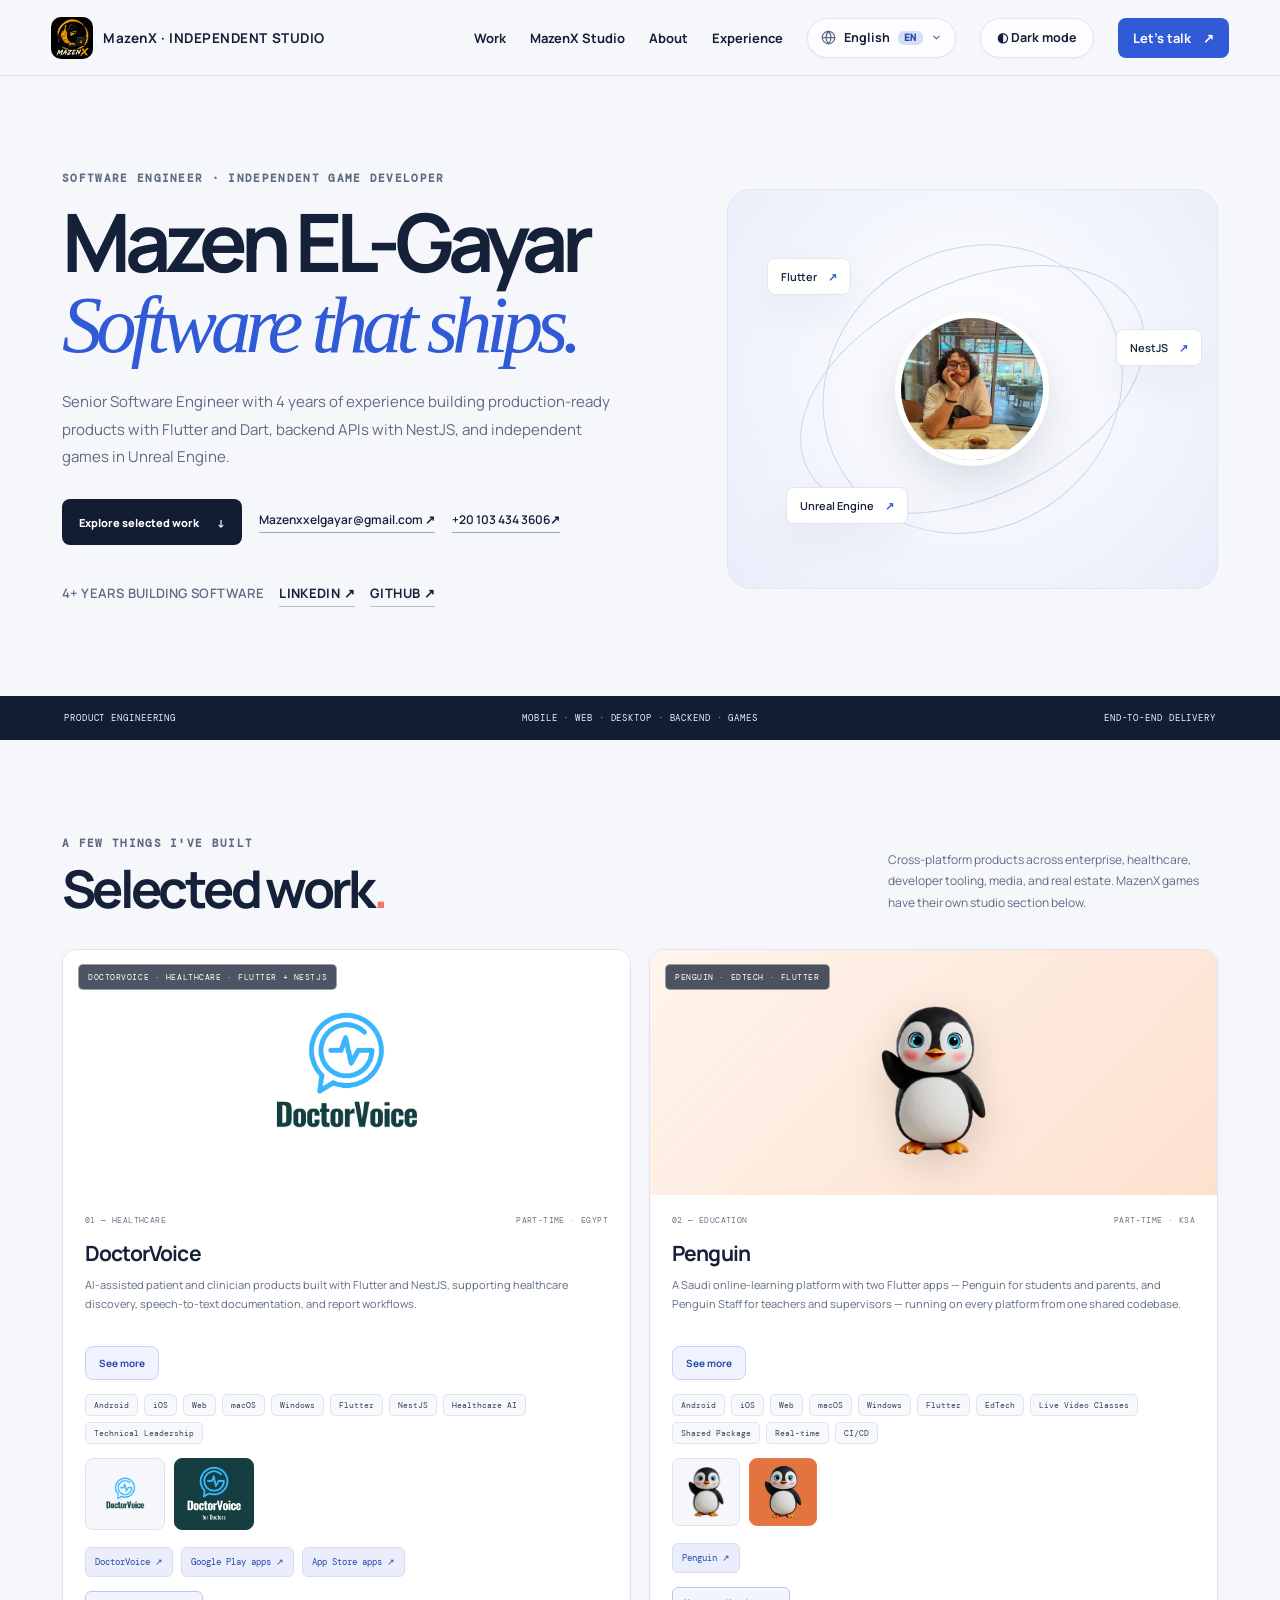
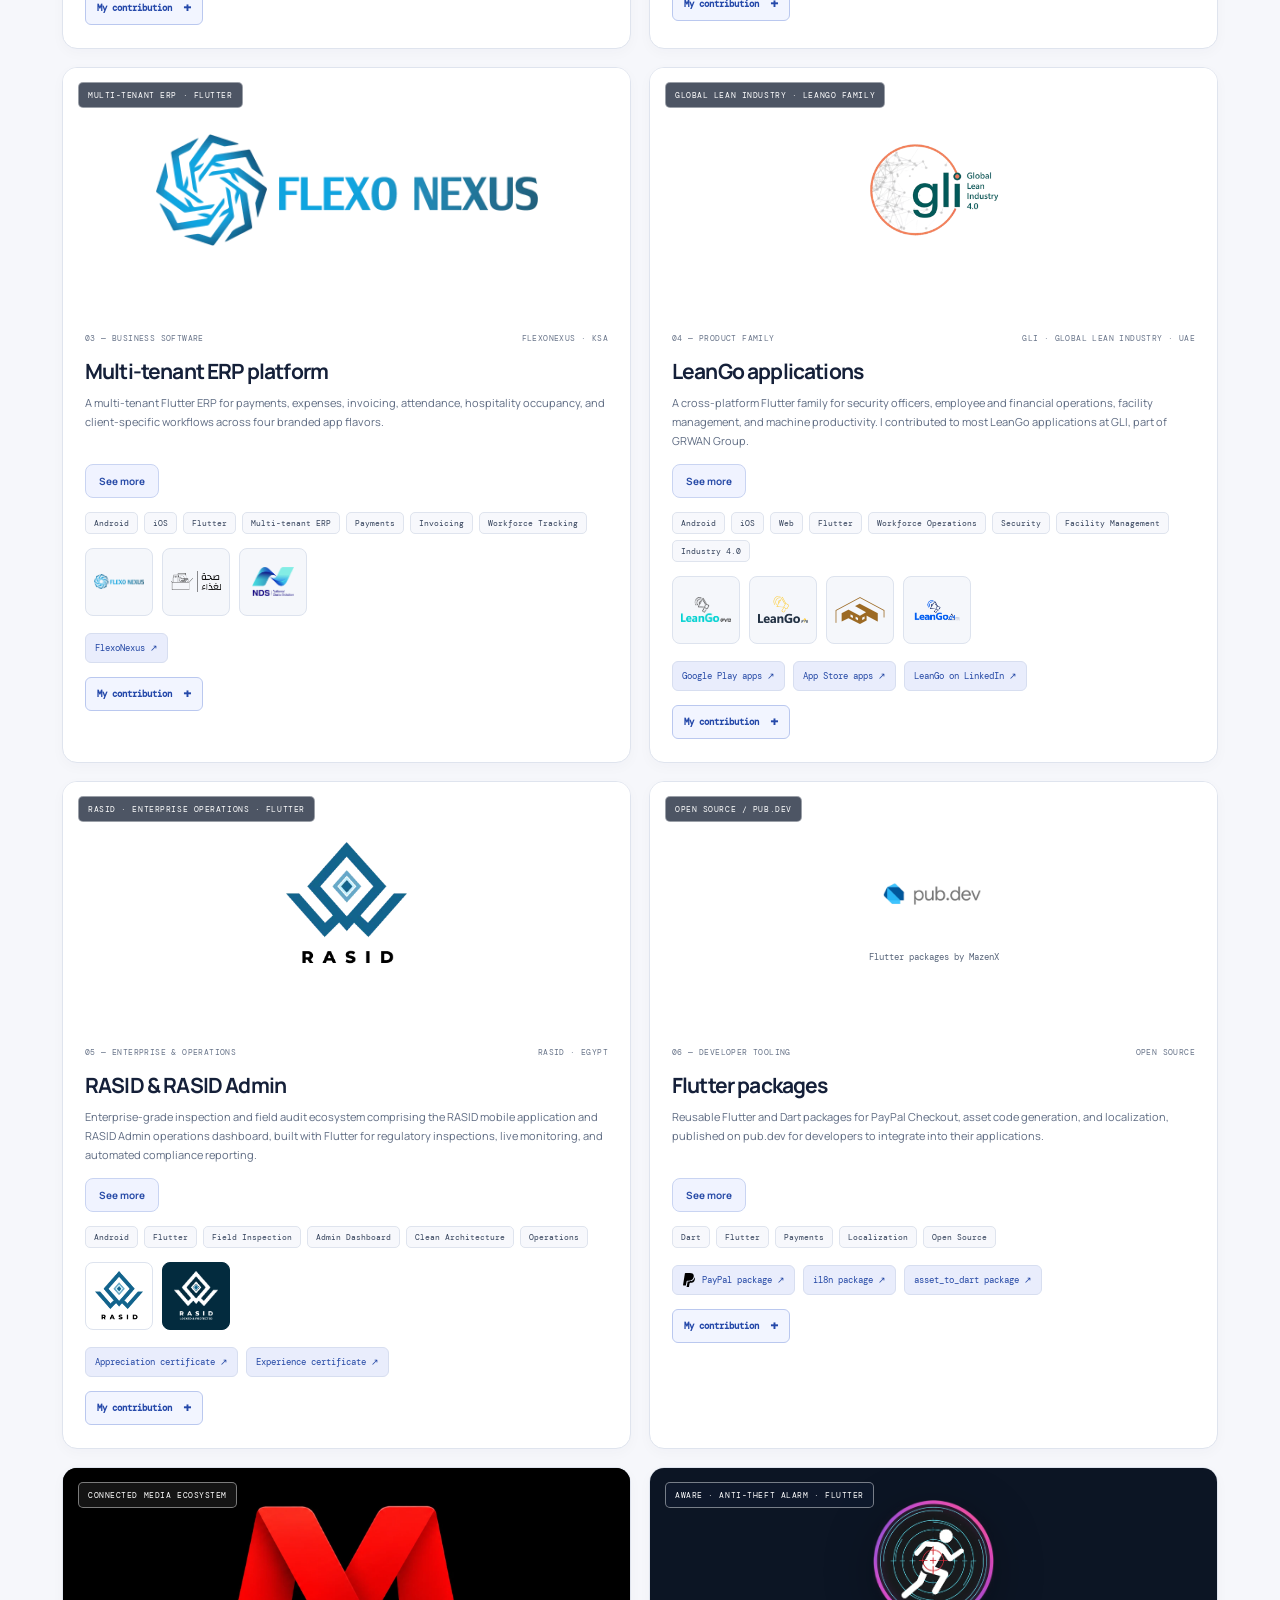
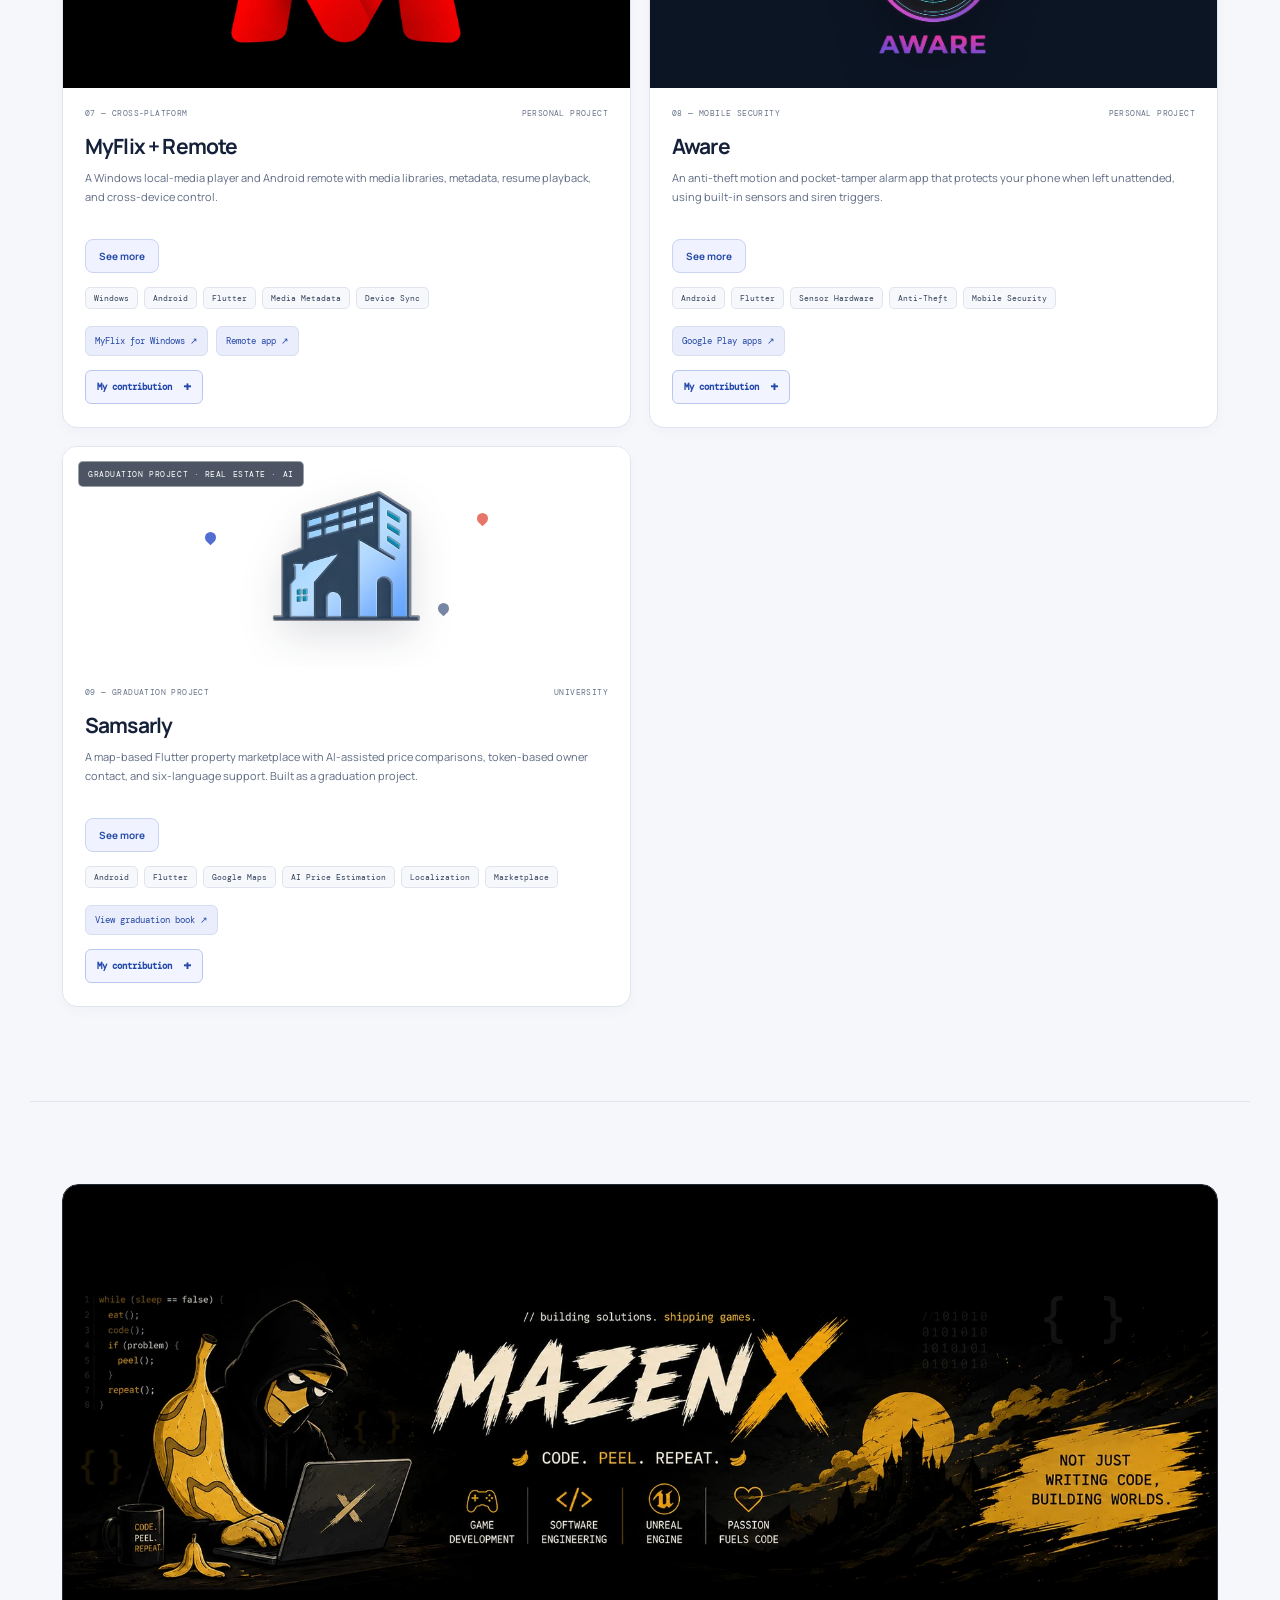
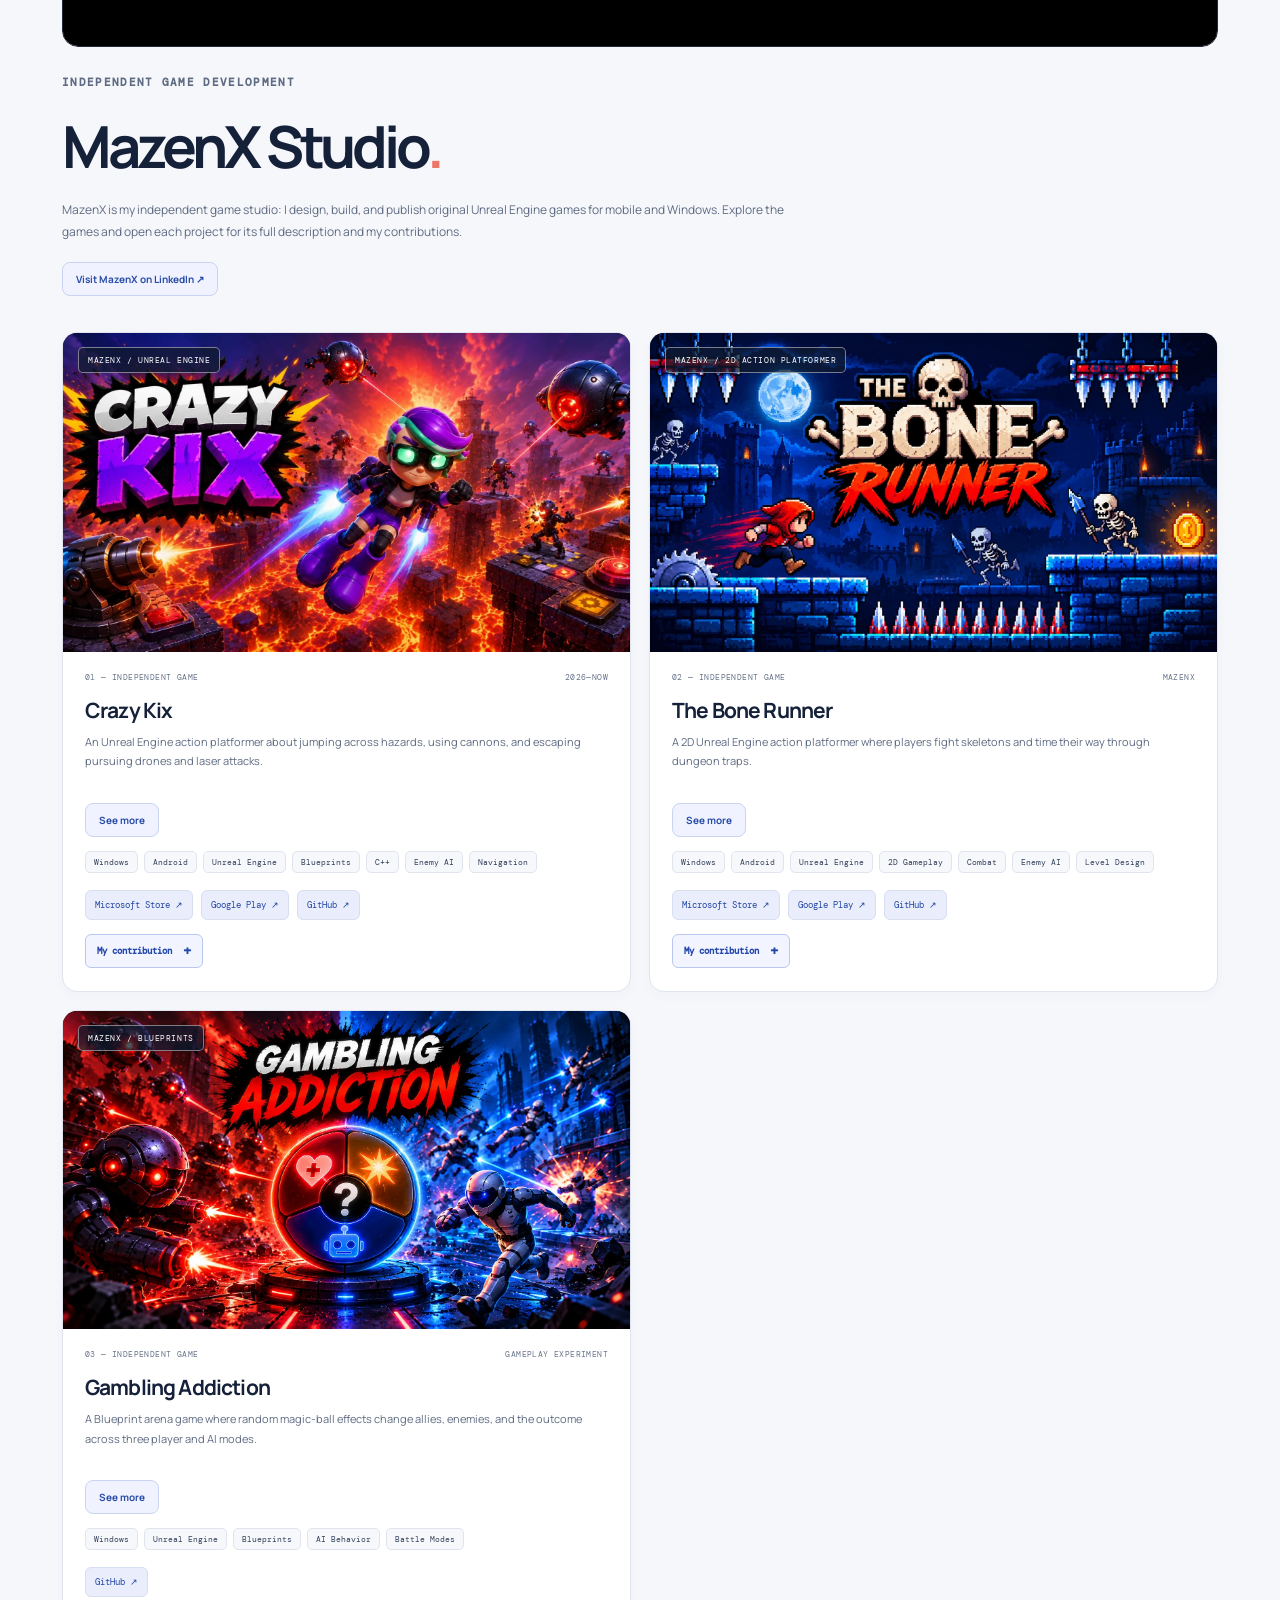
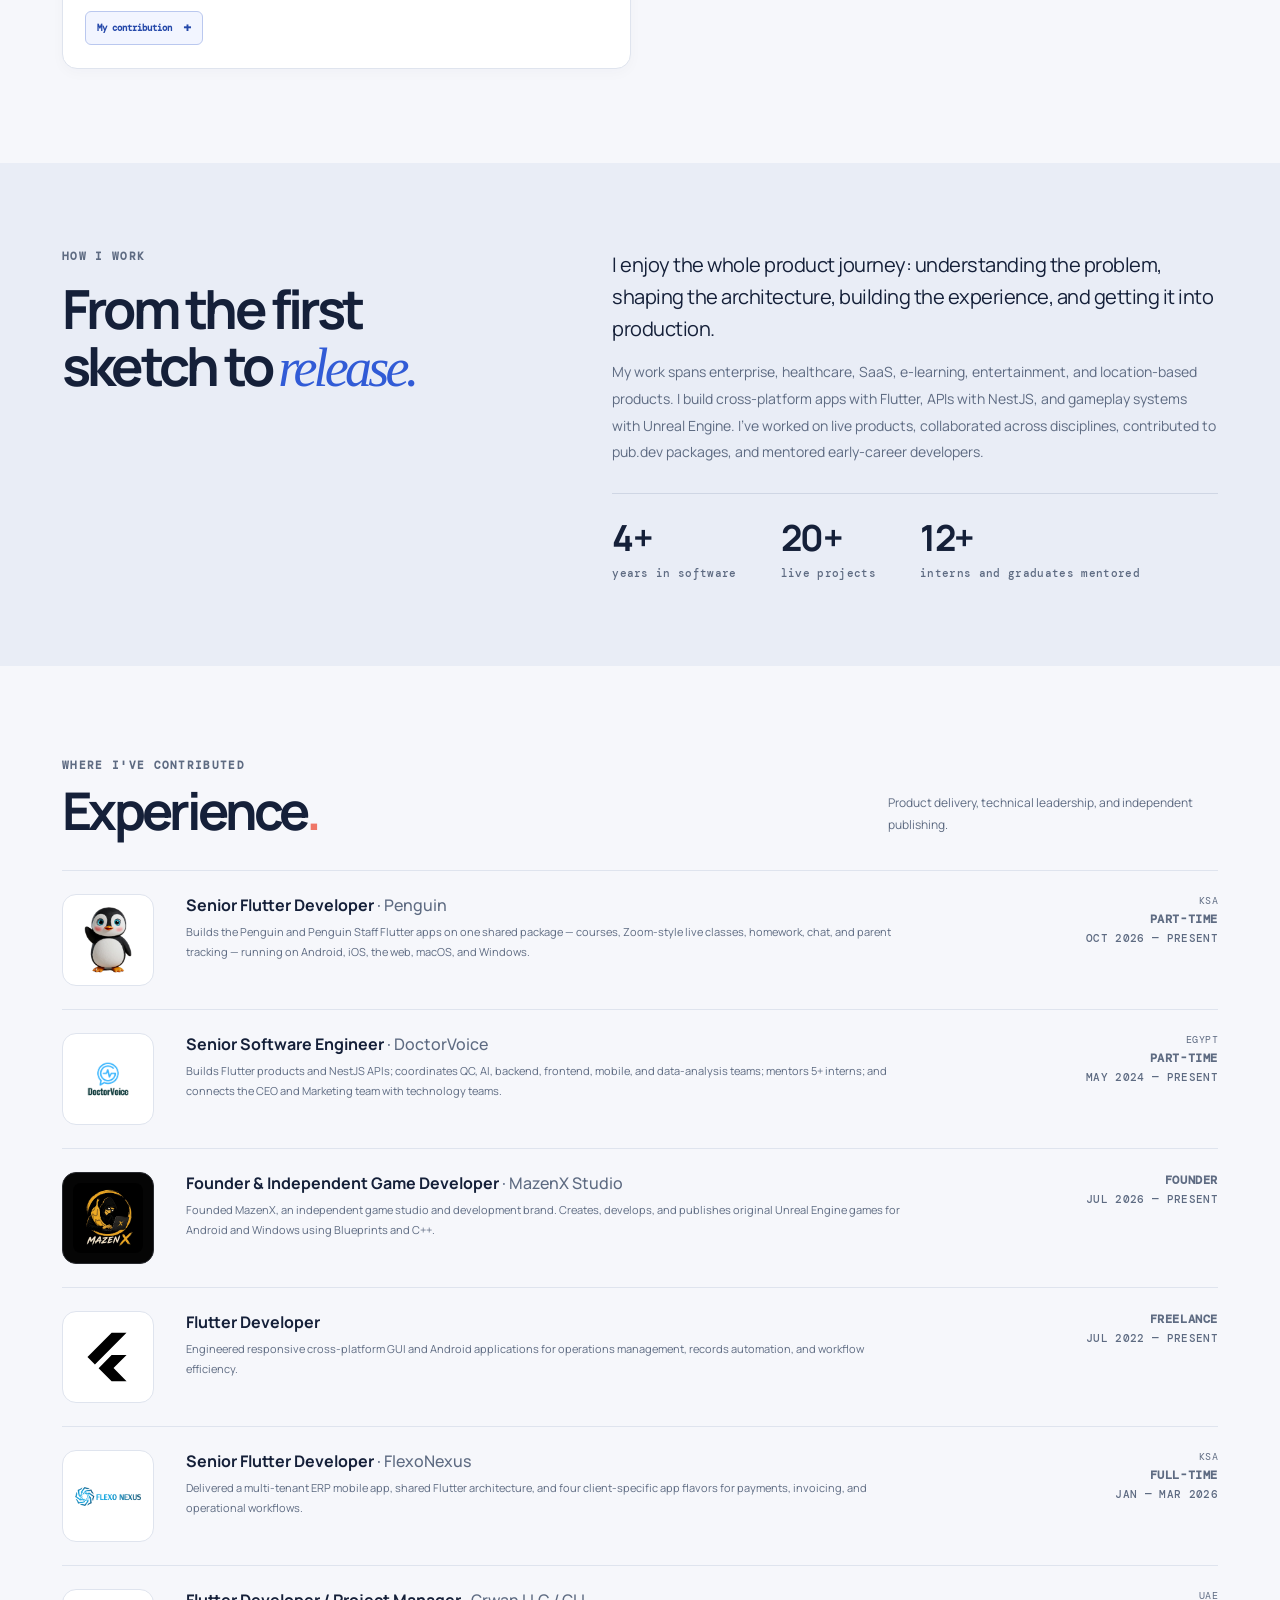
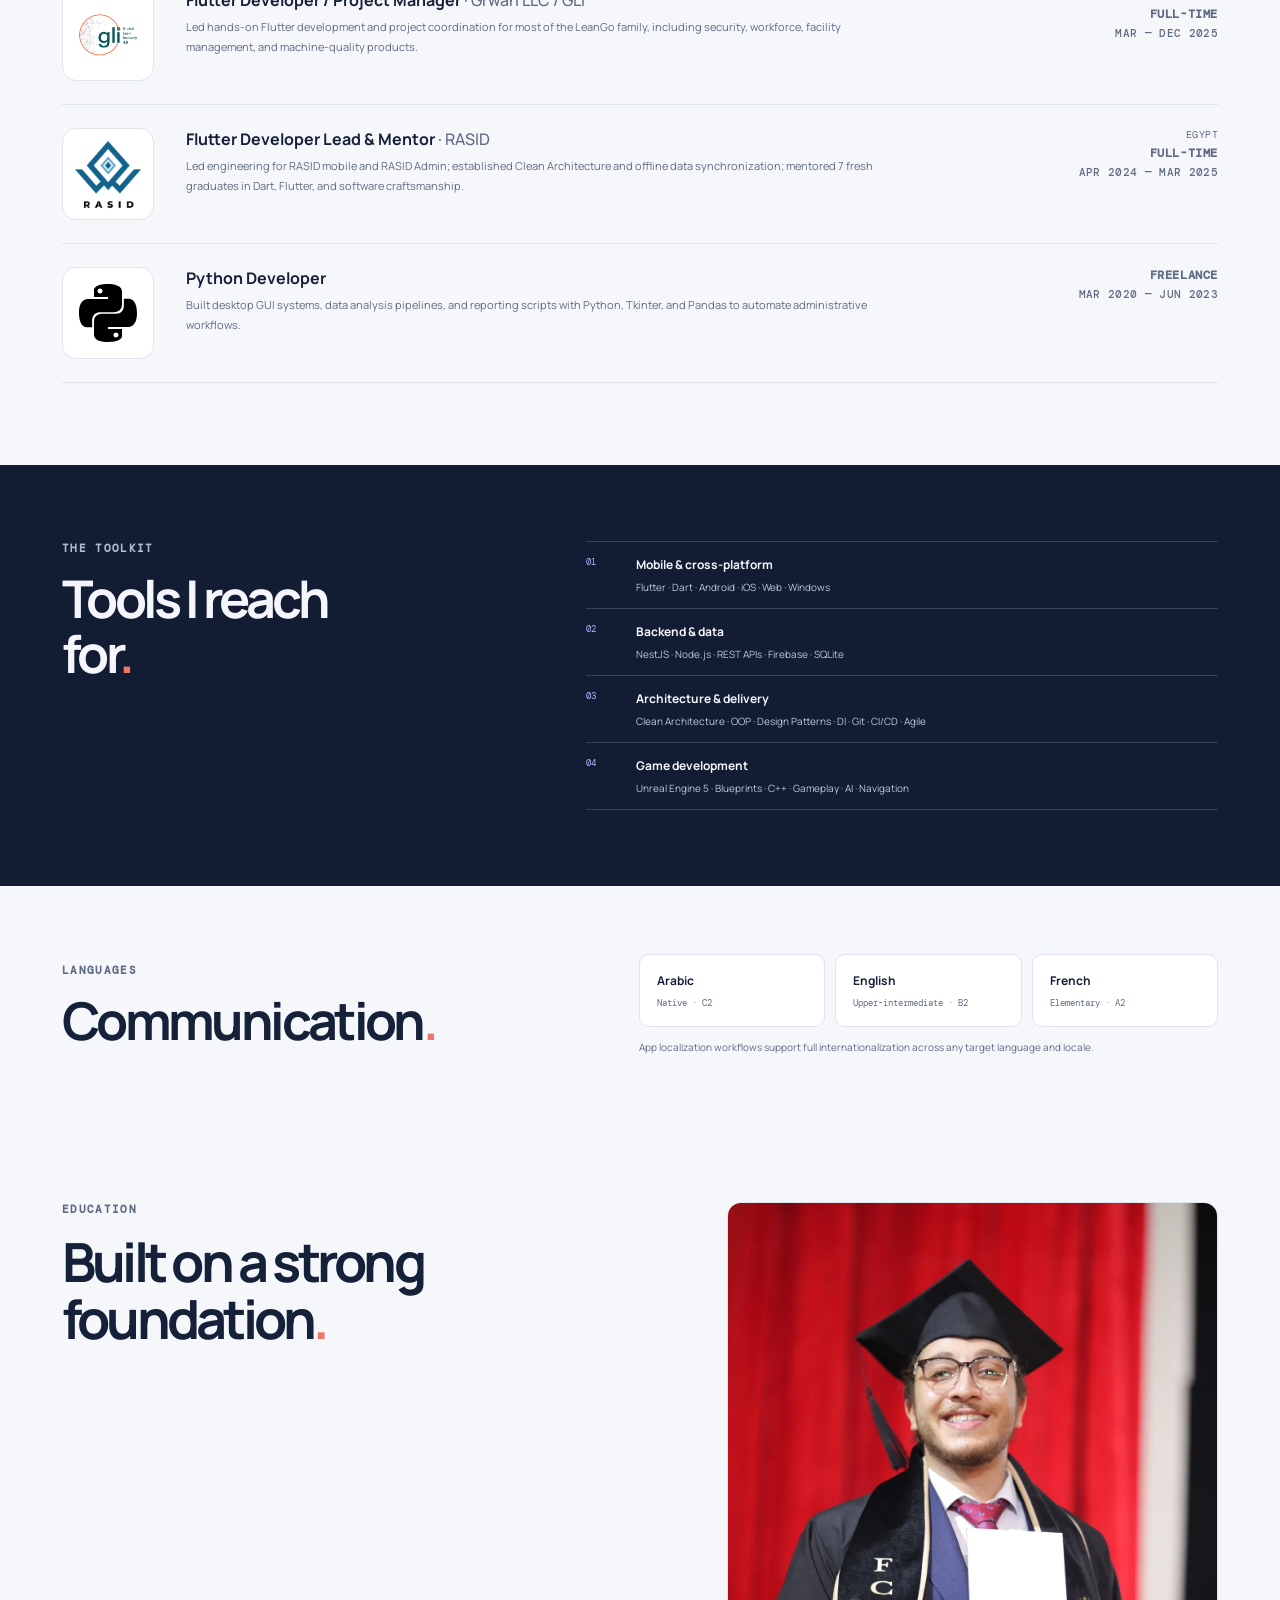
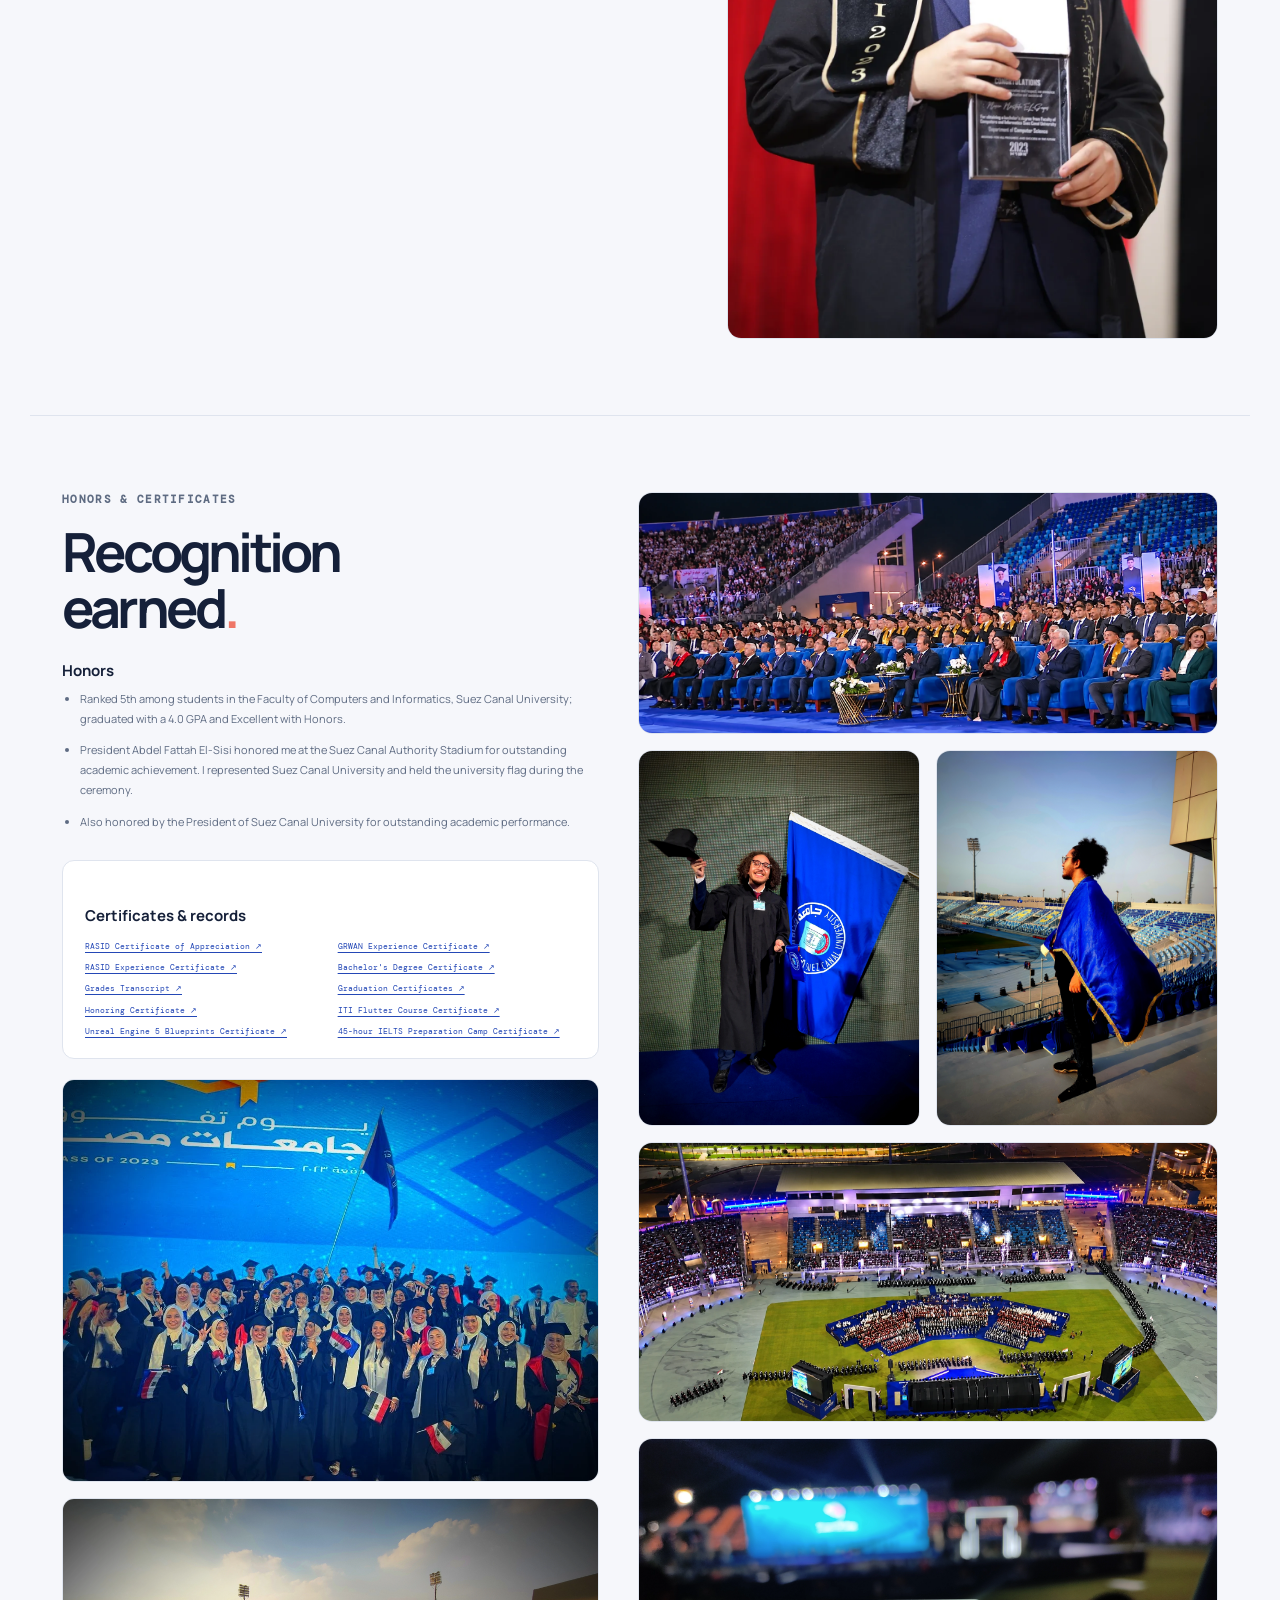
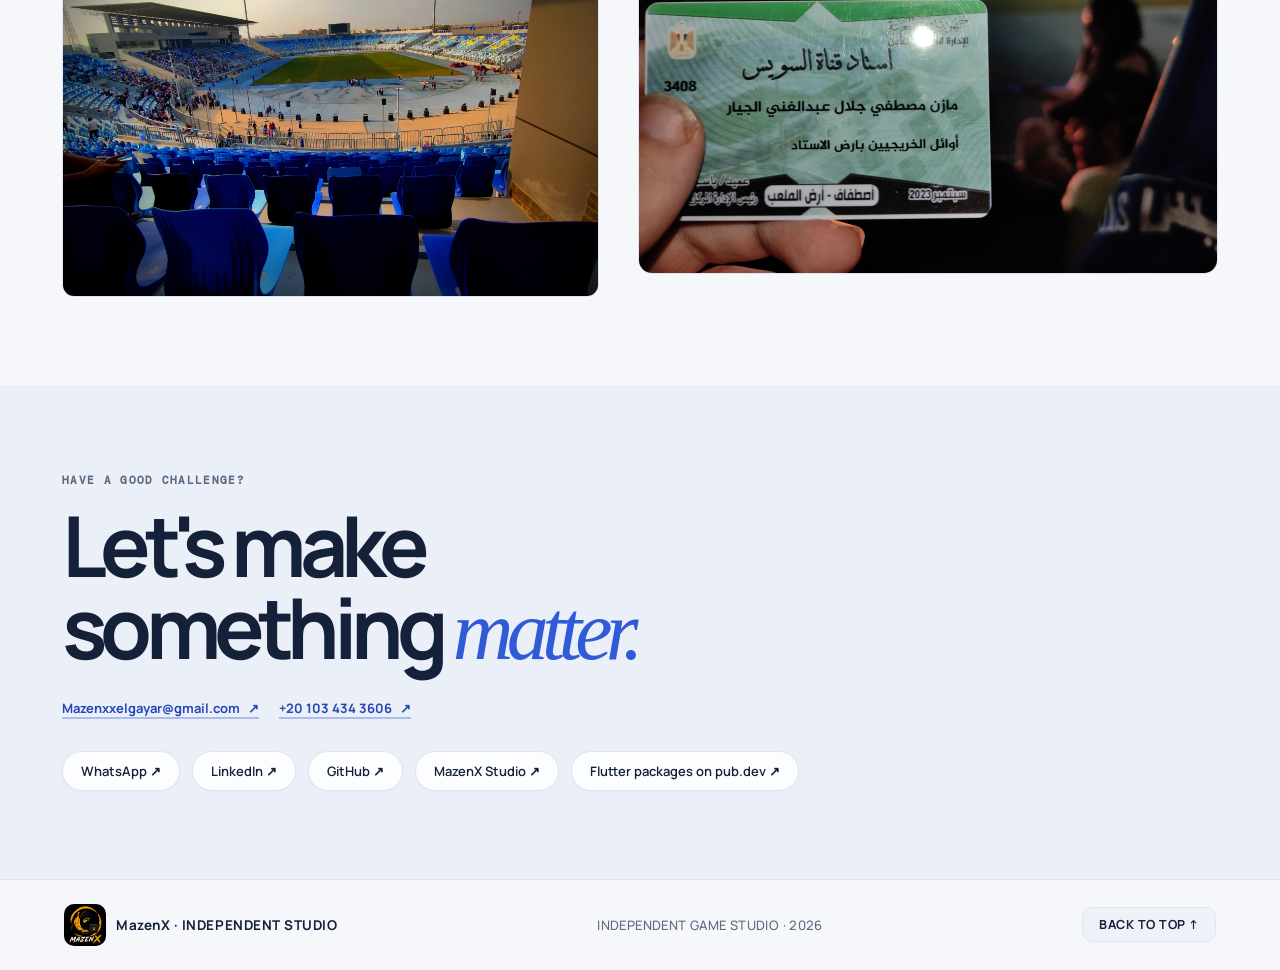
==== commit eaa6bdf3: "Add Penguin and show platforms and countries - Add the Penguin project card and Experience entry (pa" ====
--- a/index.html
+++ b/index.html
@@ -94,9 +94,11 @@
     {"@type":"WebSite","@id":"https://mazenxelgayar.github.io/#website","url":"https://mazenxelgayar.github.io/","name":"Mazen EL-Gayar — Senior Software Engineer Portfolio","description":"Portfolio of Mazen EL-Gayar, a senior software engineer building Flutter products, NestJS services, and Unreal Engine games.","inLanguage":["en","ar","es","fr","de","ja","zh","it","ru","hi","ko","tr"]},
     {"@type":"ProfilePage","@id":"https://mazenxelgayar.github.io/#profilepage","url":"https://mazenxelgayar.github.io/","name":"Mazen EL-Gayar Portfolio & Engineering Profile","isPartOf":{"@id":"https://mazenxelgayar.github.io/#website"},"about":{"@id":"https://mazenxelgayar.github.io/#person"},"mainEntity":{"@id":"https://mazenxelgayar.github.io/#person"}},
     {"@type":"Organization","@id":"https://www.linkedin.com/company/144794199#organization","name":"MazenX Independent Game Studio","description":"Independent game development and software brand founded by Mazen EL-Gayar. Creates and publishes original Unreal Engine games for Android and Windows.","url":"https://www.linkedin.com/company/144794199","founder":{"@id":"https://mazenxelgayar.github.io/#person"}},
+    {"@type":"Organization","@id":"https://penguin.com.sa/#organization","name":"Penguin","url":"https://penguin.com.sa/","description":"Saudi online-learning platform for students, parents, and teachers."},
     {"@type":"Organization","@id":"https://doctorvoice.net/#organization","name":"DoctorVoice","url":"https://doctorvoice.net/","description":"AI-assisted healthcare platform for patients and clinicians."},
-    {"@type":"Person","@id":"https://mazenxelgayar.github.io/#person","name":"Mazen EL-Gayar","url":"https://mazenxelgayar.github.io/","mainEntityOfPage":"https://mazenxelgayar.github.io/","email":"mailto:Mazenxxelgayar@gmail.com","jobTitle":["Senior Software Engineer","Flutter Developer","Independent Game Developer","Backend Engineer"],"disambiguatingDescription":"Mazen EL-Gayar is an Egyptian senior software engineer and indie game developer with 4+ years of experience building production Flutter cross-platform applications, NestJS APIs, and Unreal Engine 5 games. Based in Port Said, Egypt.","image":"https://mazenxelgayar.github.io/assets/profile-photo.webp","telephone":"+201034343606","nationality":{"@type":"Country","name":"Egypt"},"address":{"@type":"PostalAddress","addressLocality":"Port Said","addressRegion":"Port Said Governorate","addressCountry":"EG"},"homeLocation":{"@type":"Place","name":"Port Said, Egypt","geo":{"@type":"GeoCoordinates","latitude":31.2565,"longitude":32.2841}},"geo":{"@type":"GeoCoordinates","latitude":31.2565,"longitude":32.2841},"hasMap":"https://www.google.com/maps/place/Port+Said,+Egypt/@31.2565,32.2841,13z","sameAs":["https://www.linkedin.com/in/mazen-el-gayar-995949218/","https://github.com/MazenxELGayar/","https://www.linkedin.com/company/144794199","https://pub.dev/publishers/mazenx.dev/packages","https://play.google.com/store/apps/dev?id=7016550791448833118"],"knowsLanguage":["Arabic","English","French"],"worksFor":[{"@id":"https://doctorvoice.net/#organization"},{"@id":"https://www.linkedin.com/company/144794199#organization"}],"alumniOf":{"@type":"CollegeOrUniversity","name":"Suez Canal University","sameAs":"https://suez.edu.eg/"},"knowsAbout":["Flutter","Dart","NestJS","Node.js","REST APIs","Clean Architecture","Mobile application development","Unreal Engine 5","Blueprints","C++","Game development","Technical leadership","Mentoring","Cross-platform development","Firebase","CI/CD"],"hasCredential":[{"@type":"EducationalOccupationalCredential","credentialCategory":"degree","name":"B.S. Computers and Informatics","educationalLevel":"Bachelor"},{"@type":"EducationalOccupationalCredential","credentialCategory":"certificate","name":"ITI Flutter Course"}]},
-    {"@type":"CreativeWork","name":"DoctorVoice","creator":{"@id":"https://mazenxelgayar.github.io/#person"},"url":"https://doctorvoice.net/","description":"AI-assisted patient and clinician products built with Flutter and NestJS, supporting healthcare discovery, speech-to-text documentation, and report workflows.","keywords":"Flutter, NestJS, healthcare, AI, mobile, web"},
+    {"@type":"Person","@id":"https://mazenxelgayar.github.io/#person","name":"Mazen EL-Gayar","url":"https://mazenxelgayar.github.io/","mainEntityOfPage":"https://mazenxelgayar.github.io/","email":"mailto:Mazenxxelgayar@gmail.com","jobTitle":["Senior Software Engineer","Flutter Developer","Independent Game Developer","Backend Engineer"],"disambiguatingDescription":"Mazen EL-Gayar is an Egyptian senior software engineer and indie game developer with 4+ years of experience building production Flutter cross-platform applications, NestJS APIs, and Unreal Engine 5 games. Based in Port Said, Egypt.","image":"https://mazenxelgayar.github.io/assets/profile-photo.webp","telephone":"+201034343606","nationality":{"@type":"Country","name":"Egypt"},"address":{"@type":"PostalAddress","addressLocality":"Port Said","addressRegion":"Port Said Governorate","addressCountry":"EG"},"homeLocation":{"@type":"Place","name":"Port Said, Egypt","geo":{"@type":"GeoCoordinates","latitude":31.2565,"longitude":32.2841}},"geo":{"@type":"GeoCoordinates","latitude":31.2565,"longitude":32.2841},"hasMap":"https://www.google.com/maps/place/Port+Said,+Egypt/@31.2565,32.2841,13z","sameAs":["https://www.linkedin.com/in/mazen-el-gayar-995949218/","https://github.com/MazenxELGayar/","https://www.linkedin.com/company/144794199","https://pub.dev/publishers/mazenx.dev/packages","https://play.google.com/store/apps/dev?id=7016550791448833118"],"knowsLanguage":["Arabic","English","French"],"worksFor":[{"@id":"https://penguin.com.sa/#organization"},{"@id":"https://doctorvoice.net/#organization"},{"@id":"https://www.linkedin.com/company/144794199#organization"}],"alumniOf":{"@type":"CollegeOrUniversity","name":"Suez Canal University","sameAs":"https://suez.edu.eg/"},"knowsAbout":["Flutter","Dart","NestJS","Node.js","REST APIs","Clean Architecture","Mobile application development","Unreal Engine 5","Blueprints","C++","Game development","Technical leadership","Mentoring","Cross-platform development","Firebase","CI/CD"],"hasCredential":[{"@type":"EducationalOccupationalCredential","credentialCategory":"degree","name":"B.S. Computers and Informatics","educationalLevel":"Bachelor"},{"@type":"EducationalOccupationalCredential","credentialCategory":"certificate","name":"ITI Flutter Course"}]},
+    {"@type":"CreativeWork","name":"DoctorVoice","creator":{"@id":"https://mazenxelgayar.github.io/#person"},"url":"https://doctorvoice.net/","description":"AI-assisted patient and clinician products built with Flutter and NestJS, supporting healthcare discovery, speech-to-text documentation, and report workflows.","keywords":"Flutter, NestJS, healthcare, AI, Android, iOS, web, macOS, Windows"},
+    {"@type":"CreativeWork","name":"Penguin","creator":{"@id":"https://mazenxelgayar.github.io/#person"},"url":"https://penguin.com.sa/","description":"Saudi online-learning platform with Flutter apps for students, parents, teachers, and supervisors, including Zoom-style live video classes, running on Android, iOS, web, macOS, and Windows from one shared codebase.","keywords":"Flutter, EdTech, education, Android, iOS, web, macOS, Windows"},
     {"@type":"CreativeWork","name":"Multi-tenant ERP platform","creator":{"@id":"https://mazenxelgayar.github.io/#person"},"url":"https://www.linkedin.com/company/flexonexus","description":"FlexoNexus ERP mobile application with four client-specific Flutter flavors for payments, invoicing, BNPL, attendance, and operations."},
     {"@type":"CreativeWork","name":"LeanGo application family","creator":{"@id":"https://mazenxelgayar.github.io/#person"},"url":"https://play.google.com/store/apps/developer?id=GRWAN+GROUP+FZE","description":"Flutter operations apps for security, employee attendance, facility management, and continuous improvement, including CIL machine-quality dashboards.","keywords":"Flutter, Android, workforce operations, facility management, machine quality"},
     {"@type":"CreativeWork","name":"RASID & RASID Admin","creator":{"@id":"https://mazenxelgayar.github.io/#person"},"description":"Cross-platform enterprise inspection and operations platform featuring the RASID mobile application and RASID Admin dashboard, built with Flutter for field audits, reporting, and team management.","keywords":"Flutter, inspection, admin dashboard, operations, Clean Architecture"},
@@ -222,17 +224,17 @@
     </div><div class="hero-art" aria-label="Flutter, backend, and game development specialties" role="img"><div class="orbit orbit-one"></div><div class="orbit orbit-two"></div><div class="orbit-center profile-center"><img src="assets/profile-photo.webp" alt="Mazen EL-Gayar"/><span class="orbit-caption" data-i18n="hero_orbit_caption">BUILD · SHIP · ITERATE</span></div><span class="orbit-tag tag-flutter">Flutter <b>↗</b></span><span class="orbit-tag tag-nest">NestJS <b>↗</b></span><span class="orbit-tag tag-unreal">Unreal Engine <b>↗</b></span></div></section>
     <section class="intro-strip"><p data-i18n="intro_engineering">PRODUCT ENGINEERING</p><p data-i18n="intro_platforms">MOBILE · WEB · DESKTOP · BACKEND · GAMES</p><p data-i18n="intro_delivery">END-TO-END DELIVERY</p></section>
     <section class="work-section section-wrap" id="work"><div class="section-heading"><div><p class="eyebrow" data-i18n="work_eyebrow">A FEW THINGS I'VE BUILT</p><h2 data-i18n="work_title">Selected work<span class="accent-dot">.</span></h2></div><p class="section-note" data-i18n="work_note">Cross-platform products across enterprise, healthcare, developer tooling, media, and real estate. MazenX games have their own studio section below.</p></div>
-      <div class="project-grid"><article class="project-card" id="project-doctorvoice"><div class="project-visual healthcare-visual"><img class="dv-logo dv-light" src="assets/doctorvoice-logo-light.webp" alt="DoctorVoice"/><img class="dv-logo dv-dark" src="assets/doctorvoice-logo-dark.webp" alt="DoctorVoice"/><span class="visual-label" data-i18n="vlabel_dv">DOCTORVOICE · HEALTHCARE · FLUTTER + NESTJS</span></div><div class="project-info"><div class="project-topline"><span data-i18n="proj_dv_topline">01 — HEALTHCARE</span><span>PART-TIME</span></div><h3 data-i18n="proj_dv_title">DoctorVoice</h3><p data-i18n="proj_dv_summary">AI-assisted patient and clinician products built with Flutter and NestJS, supporting healthcare discovery, speech-to-text documentation, and report workflows.</p><p class="project-long" data-i18n="proj_dv_long">The platform depends on coordinated delivery across product, design, mobile, web, backend, AI, quality control, and data analysis. The patient and doctor workflows are designed to make healthcare consultations easier to access and medical information easier to capture and review.</p><div class="tag-list"><span>Flutter</span><span>NestJS</span><span>Healthcare AI</span><span>Technical Leadership</span></div><div class="app-logos doctorvoice-apps"><div class="app-logo"><img class="app-logo-img app-light" src="assets/doctorvoice-logo-light.webp" alt="DoctorVoice app"><img class="app-logo-img app-dark" src="assets/doctorvoice-logo-dark.webp" alt="DoctorVoice app"></div><div class="app-logo doctors-app"><img class="app-logo-img" src="assets/doctorvoice-for-doctors.webp" alt="DoctorVoice for Doctors app"></div></div><div class="project-links"><a href="https://doctorvoice.net/" target="_blank" rel="noopener">DoctorVoice ↗</a><a href="https://play.google.com/store/apps/developer?id=DoctorVoice" target="_blank" rel="noopener" data-i18n="proj_link_google_play">Google Play ↗</a><a href="https://apps.apple.com/eg/developer/doctor-voice-technology/id1815534864" target="_blank" rel="noopener" data-i18n="proj_link_app_store">App Store ↗</a></div><details class="contribution"><summary data-i18n="my_contribution">My contribution</summary><p data-i18n="proj_dv_contrib">Alongside Flutter and NestJS engineering, I coordinate QC, AI, backend, frontend, mobile, and data-analysis teams. I mentor 5+ interns and act as the communication link between the CEO and Marketing team and the technology teams, aligning requirements and delivery.</p></details></div></article><article class="project-card" id="project-flexonexus"><div class="project-visual erp-visual"><img class="flexo-main-logo app-light" src="assets/flexonexus-logo.webp" alt="FlexoNexus"><img class="flexo-main-logo app-dark" src="assets/flexonexus-logo-white.webp" alt="FlexoNexus"><span class="visual-label" data-i18n="vlabel_flexo">MULTI-TENANT ERP · FLUTTER</span></div><div class="project-info"><div class="project-topline"><span data-i18n="proj_flexo_topline">02 — BUSINESS SOFTWARE</span><span>FLEXONEXUS</span></div><h3 data-i18n="proj_flexo_title">Multi-tenant ERP platform</h3><p data-i18n="proj_flexo_summary">A multi-tenant Flutter ERP for payments, expenses, invoicing, attendance, hospitality occupancy, and client-specific workflows across four branded app flavors.</p><p class="project-long" data-i18n="proj_flexo_long">The product is delivered through a shared Flutter codebase configured for different client requirements. Four branded app flavors—Food &amp; Health, NDS, Restaurants, and the core FlexoNexus app—were prepared for controlled releases on Google Play and the App Store. The tenant model keeps common capabilities consistent while allowing client-specific presentation and workflows.</p><div class="tag-list"><span>Flutter</span><span>Multi-tenant ERP</span><span>Payments</span><span>Invoicing</span><span>Workforce Tracking</span></div><div class="app-logos flexo-apps"><div class="app-logo"><img class="app-logo-img app-light" src="assets/flexonexus-logo.webp" alt="FlexoNexus app"><img class="app-logo-img app-dark" src="assets/flexonexus-logo-white.webp" alt="FlexoNexus app"></div><div class="app-logo"><img class="app-logo-img foodhealth-logo app-light" src="assets/flexonexus-tenant-food-health.webp" alt="Food &amp; Health Saudi app"><img class="app-logo-img foodhealth-logo app-dark filter-white" src="assets/flexonexus-tenant-food-health.webp" alt="Food &amp; Health Saudi app"></div><div class="app-logo nds-app-logo"><img class="app-logo-img nds-logo app-light" src="assets/flexonexus-tenant-nds.webp" alt="NDS app"><img class="app-logo-img nds-logo app-dark" src="assets/flexonexus-tenant-nds-dark.webp" alt="NDS app"></div></div><div class="project-links"><a href="https://www.linkedin.com/company/flexonexus" target="_blank" rel="noopener">FlexoNexus ↗</a></div><details class="contribution"><summary data-i18n="my_contribution">My contribution</summary><p data-i18n="proj_flexo_contrib">As a full-time Senior Flutter Developer, I implemented ERP mobile features in the shared app, adapted client-specific flows and branding, and delivered four app flavors. I worked on complex business workflows, data-driven interfaces, and release preparation across tenants.</p></details></div></article><article class="project-card" id="project-leango"><div class="project-visual leango-visual"><img class="group-logo gli-only" src="assets/gli-logo.webp" alt="Global Lean Industry"><span class="visual-label" data-i18n="vlabel_leango">GLOBAL LEAN INDUSTRY · LEANGO FAMILY</span></div><div class="project-info"><div class="project-topline"><span data-i18n="proj_leango_topline">03 — PRODUCT FAMILY</span><span>GLI · GLOBAL LEAN INDUSTRY</span></div><h3 data-i18n="proj_leango_title">LeanGo applications</h3><p data-i18n="proj_leango_summary">A cross-platform Flutter family for security officers, employee and financial operations, facility management, and machine productivity. I contributed to most LeanGo applications at GLI, part of GRWAN Group.</p><p class="project-long" data-i18n="proj_leango_long">LeanGo Eye supports security officers with NFC access, GPS tracking, reports, drug testing workflows, walkie-talkie communication, and group or private chat. LeanGo FTE is a financial and ERP-style operations app with attendance, shifts, leave and overtime requests, staff administration, room reservations, location tracking, ticketing, and team communication. LeanGo FM supports facility management through QR scanning, asset and location tracking, service tickets, SOS alerts, reports, and operation plans. LeanGo CIL combines a Flutter mobile app and web dashboard to monitor machine quality and productivity alongside people's tasks on machines, turning operational data into a detailed CIL dashboard. The app family also includes E&amp;T and related tools. Across the suite, modular, client-configurable features and role-based permissions support white-label deployments. Field workflows include GPS-, face-, and QR-based attendance, QR asset lookup organized by site, floor, and room, and security-post tasks connected to shifts and reporting. Background services, notifications, messaging, and live updates help coordinate work in the field.</p><div class="tag-list"><span>Flutter</span><span>Workforce Operations</span><span>Security</span><span>Facility Management</span><span>Industry 4.0</span></div><div class="app-logos leango-apps"><div class="app-logo"><img class="app-logo-img app-light" src="assets/leango-eye-light.webp" alt="LeanGo Eye"><img class="app-logo-img app-dark" src="assets/leango-eye-dark.webp" alt="LeanGo Eye"></div><div class="app-logo"><img class="app-logo-img app-light" src="assets/leango-fte-light.webp" alt="LeanGo FTE"><img class="app-logo-img app-dark filter-white" src="assets/leango-fte-light.webp" alt="LeanGo FTE"></div><div class="app-logo"><img class="app-logo-img app-light" src="assets/leango-fm-light.webp" alt="LeanGo FM"><img class="app-logo-img app-dark" src="assets/leango-fm-dark.webp" alt="LeanGo FM"></div><div class="app-logo"><img class="app-logo-img app-light cil-logo" src="assets/leango-cil-logo.webp" alt="LeanGo CIL"><img class="app-logo-img app-dark cil-logo filter-white" src="assets/leango-cil-logo.webp" alt="LeanGo CIL"></div></div><div class="project-links"><a href="https://play.google.com/store/apps/developer?id=GRWAN+GROUP+FZE" target="_blank" rel="noopener" data-i18n="proj_link_google_play">Google Play apps ↗</a><a href="https://apps.apple.com/us/developer/grwan-group-fze/id1619845290" target="_blank" rel="noopener" data-i18n="proj_link_app_store">App Store apps ↗</a><a href="https://www.linkedin.com/company/global-lean-industry-4-0/posts/?feedView=all" target="_blank" rel="noopener" data-i18n="proj_link_leango_linkedin">LeanGo on LinkedIn ↗</a></div><details class="contribution"><summary data-i18n="my_contribution">My contribution</summary><p data-i18n="proj_leango_contrib">I worked across most of the LeanGo family as a Flutter developer and project manager: translated product requirements into maintainable cross-platform features, integrated APIs and native device capabilities, coordinated sprints and reviews, and supported staged releases. For CIL, I contributed to both the Android app and Flutter Web dashboard, integrated REST APIs, and helped rebuild data flows during the migration from Firebase to a custom SQL-backed server.</p></details></div></article><article class="project-card" id="project-rasid"><div class="project-visual rasid-visual"><img class="rasid-main-logo rasid-light" src="assets/rasid-logo-blue.webp" alt="RASID"><img class="rasid-main-logo rasid-dark" src="assets/rasid-logo-white.webp" alt="RASID"><span class="visual-label" data-i18n="vlabel_rasid">RASID · ENTERPRISE OPERATIONS · FLUTTER</span></div><div class="project-info"><div class="project-topline"><span data-i18n="proj_rasid_topline">04 — ENTERPRISE & OPERATIONS</span><span>RASID</span></div><h3 data-i18n="proj_rasid_title">RASID & RASID Admin</h3><p data-i18n="proj_rasid_summary">Enterprise-grade inspection and field audit ecosystem comprising the RASID mobile application and RASID Admin operations dashboard, built with Flutter for regulatory inspections, live monitoring, and automated compliance reporting.</p><p class="project-long" data-i18n="proj_rasid_long">RASID is a mission-critical digital inspection platform engineered for field audits, real-time compliance tracking, and administrative governance. The system integrates an offline-first Flutter mobile client with a powerful RASID Admin web dashboard, enabling inspectors to execute complex digital checklists, capture verifiable field evidence, and trigger instant incident escalations. Built with Clean Architecture, robust state management, and optimized local caching, RASID ensures uninterrupted field operation with seamless background data synchronization upon network availability.</p><div class="tag-list"><span>Flutter</span><span>Field Inspection</span><span>Admin Dashboard</span><span>Clean Architecture</span><span>Operations</span></div><div class="app-logos rasid-apps"><div class="app-logo rasid-app-tile"><img class="app-logo-img rasid-light" src="assets/rasid-logo-blue.webp" alt="RASID App"><img class="app-logo-img rasid-dark" src="assets/rasid-logo-white.webp" alt="RASID App"></div><div class="app-logo rasid-dashboard-tile"><img class="app-logo-img" src="assets/rasid-logo-white.webp" alt="RASID Dashboard"></div></div><div class="project-links"><a href="https://drive.google.com/file/d/1CrptTPTvchxBL_E1vqTnwMbjTIUrsXG0/view?usp=drive_link" target="_blank" rel="noopener" data-i18n="proj_link_rasid_appr">Appreciation certificate ↗</a><a href="https://drive.google.com/file/d/1Kz0Tw8DL-INkzbP9-f60v2yJwS80ib6v/view?usp=drive_link" target="_blank" rel="noopener" data-i18n="proj_link_rasid_exp">Experience certificate ↗</a></div><details class="contribution"><summary data-i18n="my_contribution">My contribution</summary><p data-i18n="proj_rasid_contrib">Led the end-to-end engineering of RASID mobile and RASID Admin from initial architecture through deployment. Implemented Clean Architecture to enforce modularity and testability, designed the offline-first caching and sync engine, and delivered a high-performance, intuitive user experience. Mentored and upskilled 7 fresh graduate engineers in Dart, Flutter, Clean Architecture, and software engineering best practices, while collaborating closely with product managers and backend teams to align system delivery with enterprise compliance objectives.</p></details></div></article><article class="project-card" id="project-packages"><div class="project-visual package-visual"><img class="pubdev-logo" src="assets/pubdev-logo.webp" alt="pub.dev logo"><span class="package-line">Flutter packages by MazenX</span><span class="visual-label" data-i18n="vlabel_pkg">OPEN SOURCE / PUB.DEV</span></div><div class="project-info"><div class="project-topline"><span data-i18n="proj_pkg_topline">05 — DEVELOPER TOOLING</span><span>OPEN SOURCE</span></div><h3 data-i18n="proj_pkg_title">Flutter packages</h3><p data-i18n="proj_pkg_summary">Reusable Flutter and Dart packages for PayPal Checkout, asset code generation, and localization, published on pub.dev for developers to integrate into their applications.</p><p class="project-long" data-i18n="proj_pkg_long">The packages are distributed for use by Flutter developers and are accompanied by package documentation and versioned releases. They reflect my focus on reusable components, practical developer tooling, and sharing solutions with the wider Dart ecosystem.</p><div class="tag-list"><span>Dart</span><span>Flutter</span><span>Payments</span><span>Localization</span><span>Open Source</span></div><div class="project-links"><a href="https://pub.dev/packages/flutter_paypal_payment_checkout_v2" target="_blank" rel="noopener" data-i18n="proj_link_paypal"><img class="btn-icon" src="assets/paypal-icon.svg" alt="" width="14" height="14"> PayPal package ↗</a><a href="https://pub.dev/packages/flutter_i18n_translator" target="_blank" rel="noopener" data-i18n="proj_link_i18n">i18n package ↗</a><a href="https://pub.dev/packages/asset_to_dart" target="_blank" rel="noopener" data-i18n="proj_link_asset">asset_to_dart package ↗</a></div><details class="contribution"><summary data-i18n="my_contribution">My contribution</summary><p data-i18n="proj_pkg_contrib">I designed, implemented, published, and maintain these packages, including the API surface, package metadata, documentation, and release updates.</p></details></div></article><article class="project-card compact-card" id="project-myflix"><div class="project-visual myflix-visual"><img src="assets/myflix-cover.webp" alt="MyFlix project artwork"><span class="visual-label" data-i18n="vlabel_myflix">CONNECTED MEDIA ECOSYSTEM</span></div><div class="project-info"><div class="project-topline"><span data-i18n="proj_myflix_topline">06 — CROSS-PLATFORM</span><span>PERSONAL PROJECT</span></div><h3 data-i18n="proj_myflix_title">MyFlix + Remote</h3><p data-i18n="proj_myflix_summary">A Windows local-media player and Android remote with media libraries, metadata, resume playback, and cross-device control.</p><p class="project-long" data-i18n="proj_myflix_long">The remote app pairs with desktop playback so a phone can control media across devices. Synchronized playback state and low-latency communication create one continuous viewing experience, with mobile control for browsing and playback actions.</p><div class="tag-list"><span>Flutter</span><span>Windows Desktop</span><span>Android</span><span>Media Metadata</span><span>Device Sync</span></div><div class="project-links"><a href="https://apps.microsoft.com/detail/9p61pw36ppqw" target="_blank" rel="noopener" data-i18n="proj_link_myflix_win">MyFlix for Windows ↗</a><a href="https://play.google.com/store/apps/details?id=com.mazenx.myflix_remote" target="_blank" rel="noopener" data-i18n="proj_link_myflix_remote">Remote app ↗</a></div><details class="contribution"><summary data-i18n="my_contribution">My contribution</summary><p data-i18n="proj_myflix_contrib">I designed and built the cross-platform MyFlix and MyFlix Remote ecosystem, including the desktop media experience, local library organization, metadata enrichment, resume playback, and real-time remote-control communication between Windows and Android.</p></details></div></article><article class="project-card compact-card" id="project-aware"><div class="project-visual aware-visual"><img class="aware-logo" src="assets/aware-logo.webp" alt="Aware app logo"><span class="visual-label" data-i18n="vlabel_aware">AWARE · ANTI-THEFT ALARM · FLUTTER</span></div><div class="project-info"><div class="project-topline"><span data-i18n="proj_aware_topline">07 — MOBILE SECURITY</span><span>PERSONAL PROJECT</span></div><h3 data-i18n="proj_aware_title">Aware</h3><p data-i18n="proj_aware_summary">An anti-theft motion and pocket-tamper alarm app that protects your phone when left unattended, using built-in sensors and siren triggers.</p><p class="project-long" data-i18n="proj_aware_long">Aware protects your device using hardware motion and light sensors. Once armed, any unauthorized movement or pocket removal starts an authentication countdown; if not unlocked in time, Aware unleashes a loud siren alarm that only stops upon user authentication.</p><div class="tag-list"><span>Flutter</span><span>Android</span><span>Sensor Hardware</span><span>Anti-Theft</span><span>Mobile Security</span></div><div class="project-links"><a href="https://play.google.com/store/apps/details?id=com.mazenx.aware" target="_blank" rel="noopener" data-i18n="proj_link_google_play">Google Play ↗</a></div><details class="contribution"><summary data-i18n="my_contribution">My contribution</summary><p data-i18n="proj_aware_contrib">Independently designed, engineered, and published Aware on Google Play with Flutter. Built sensor detection algorithms (motion, pocket-mode), tamper-proof countdown timers, audio alarm handling, and an intuitive one-tap security workflow.</p></details></div></article><article class="project-card compact-card" id="project-samsarly"><div class="project-visual samsarly-visual"><img src="assets/samsarly.webp" alt="Samsarly app icon"><span class="visual-label" data-i18n="vlabel_samsarly">GRADUATION PROJECT · REAL ESTATE · AI</span><span class="map-pin pin-one"></span><span class="map-pin pin-two"></span><span class="map-pin pin-three"></span></div><div class="project-info"><div class="project-topline"><span data-i18n="proj_samsarly_topline">08 — GRADUATION PROJECT</span><span>UNIVERSITY</span></div><h3 data-i18n="proj_samsarly_title">Samsarly</h3><p data-i18n="proj_samsarly_summary">A map-based Flutter property marketplace with AI-assisted price comparisons, token-based owner contact, and six-language support. Built as a graduation project.</p><p class="project-long" data-i18n="proj_samsarly_long">Users can earn tokens through engagement or purchase them, spend tokens to reveal contact details or directions, and list their own property. The app supports Arabic, English, French, Spanish, German, and Turkish, with light and dark themes.</p><div class="tag-list"><span>Flutter</span><span>Google Maps</span><span>AI Price Estimation</span><span>Localization</span><span>Marketplace</span></div><div class="project-links"><a href="https://drive.google.com/drive/folders/1Np1pWll0sJov6dVZNhjZiWiKsYhw4dZK" target="_blank" rel="noopener" data-i18n="proj_link_grad_book">View graduation book ↗</a></div><details class="contribution"><summary data-i18n="my_contribution">My contribution</summary><p data-i18n="proj_samsarly_contrib">I built the cross-platform Flutter marketplace experience, including map-based discovery, search filters, property details, token-based contact and directions, AI-assisted price comparison, and localization and theme support.</p></details></div></article></div>
+      <div class="project-grid"><article class="project-card" id="project-doctorvoice"><div class="project-visual healthcare-visual"><img class="dv-logo dv-light" src="assets/doctorvoice-logo-light.webp" alt="DoctorVoice"/><img class="dv-logo dv-dark" src="assets/doctorvoice-logo-dark.webp" alt="DoctorVoice"/><span class="visual-label" data-i18n="vlabel_dv">DOCTORVOICE · HEALTHCARE · FLUTTER + NESTJS</span></div><div class="project-info"><div class="project-topline"><span data-i18n="proj_dv_topline">01 — HEALTHCARE</span><span>PART-TIME · <span data-i18n="country_eg">EGYPT</span></span></div><h3 data-i18n="proj_dv_title">DoctorVoice</h3><p data-i18n="proj_dv_summary">AI-assisted patient and clinician products built with Flutter and NestJS, supporting healthcare discovery, speech-to-text documentation, and report workflows.</p><p class="project-long" data-i18n="proj_dv_long">The platform depends on coordinated delivery across product, design, mobile, web, backend, AI, quality control, and data analysis. The patient and doctor workflows are designed to make healthcare consultations easier to access and medical information easier to capture and review.</p><div class="tag-list"><span>Android</span><span>iOS</span><span>Web</span><span>macOS</span><span>Windows</span><span>Flutter</span><span>NestJS</span><span>Healthcare AI</span><span>Technical Leadership</span></div><div class="app-logos doctorvoice-apps"><div class="app-logo"><img class="app-logo-img app-light" src="assets/doctorvoice-logo-light.webp" alt="DoctorVoice app"><img class="app-logo-img app-dark" src="assets/doctorvoice-logo-dark.webp" alt="DoctorVoice app"></div><div class="app-logo doctors-app"><img class="app-logo-img" src="assets/doctorvoice-for-doctors.webp" alt="DoctorVoice for Doctors app"></div></div><div class="project-links"><a href="https://doctorvoice.net/" target="_blank" rel="noopener">DoctorVoice ↗</a><a href="https://play.google.com/store/apps/developer?id=DoctorVoice" target="_blank" rel="noopener" data-i18n="proj_link_google_play">Google Play ↗</a><a href="https://apps.apple.com/eg/developer/doctor-voice-technology/id1815534864" target="_blank" rel="noopener" data-i18n="proj_link_app_store">App Store ↗</a></div><details class="contribution"><summary data-i18n="my_contribution">My contribution</summary><p data-i18n="proj_dv_contrib">Alongside Flutter and NestJS engineering, I coordinate QC, AI, backend, frontend, mobile, and data-analysis teams. I mentor 5+ interns and act as the communication link between the CEO and Marketing team and the technology teams, aligning requirements and delivery.</p></details></div></article><article class="project-card" id="project-penguin"><div class="project-visual penguin-visual"><img class="penguin-main-logo" src="assets/penguin-mascot.png" alt="Penguin"/><span class="visual-label" data-i18n="vlabel_penguin">PENGUIN · EDTECH · FLUTTER</span></div><div class="project-info"><div class="project-topline"><span data-i18n="proj_penguin_topline">02 — EDUCATION</span><span>PART-TIME · <span data-i18n="country_sa">KSA</span></span></div><h3 data-i18n="proj_penguin_title">Penguin</h3><p data-i18n="proj_penguin_summary">A Saudi online-learning platform with two Flutter apps — Penguin for students and parents, and Penguin Staff for teachers and supervisors — running on every platform from one shared codebase.</p><p class="project-long" data-i18n="proj_penguin_long">Students follow their courses, join Zoom-style live video classes with their teachers, do homework, practice with an AI tutor, and earn certificates. Parents link to their children with a QR code to follow homework and progress, while teachers and supervisors run classes, assignments, and meetings from the Staff app. Both apps share one Flutter package for networking, design system, translations, and features, and ship to Android, iOS, the web, macOS, and Windows.</p><div class="tag-list"><span>Android</span><span>iOS</span><span>Web</span><span>macOS</span><span>Windows</span><span>Flutter</span><span>EdTech</span><span>Live Video Classes</span><span>Shared Package</span><span>Real-time</span><span>CI/CD</span></div><div class="app-logos penguin-apps"><div class="app-logo penguin-app-tile"><img class="app-logo-img" src="assets/penguin-mascot.png" alt="Penguin app"></div><div class="app-logo penguin-staff-tile"><img class="app-logo-img" src="assets/penguin-staff-logo.png" alt="Penguin Staff app"></div></div><div class="project-links"><a href="https://penguin.com.sa/" target="_blank" rel="noopener">Penguin ↗</a></div><details class="contribution"><summary data-i18n="my_contribution">My contribution</summary><p data-i18n="proj_penguin_contrib">I built the shared Flutter package that both apps run on, integrated the Laravel backend across courses, assignments, chat, practice, and parent homework, added real-time updates, and brought both apps to the desktop and the web with adaptive big-screen layouts. I also set up the CI/CD release pipeline for the stores.</p></details></div></article><article class="project-card" id="project-flexonexus"><div class="project-visual erp-visual"><img class="flexo-main-logo app-light" src="assets/flexonexus-logo.webp" alt="FlexoNexus"><img class="flexo-main-logo app-dark" src="assets/flexonexus-logo-white.webp" alt="FlexoNexus"><span class="visual-label" data-i18n="vlabel_flexo">MULTI-TENANT ERP · FLUTTER</span></div><div class="project-info"><div class="project-topline"><span data-i18n="proj_flexo_topline">03 — BUSINESS SOFTWARE</span><span>FLEXONEXUS · <span data-i18n="country_sa">KSA</span></span></div><h3 data-i18n="proj_flexo_title">Multi-tenant ERP platform</h3><p data-i18n="proj_flexo_summary">A multi-tenant Flutter ERP for payments, expenses, invoicing, attendance, hospitality occupancy, and client-specific workflows across four branded app flavors.</p><p class="project-long" data-i18n="proj_flexo_long">The product is delivered through a shared Flutter codebase configured for different client requirements. Four branded app flavors—Food &amp; Health, NDS, Restaurants, and the core FlexoNexus app—were prepared for controlled releases on Google Play and the App Store. The tenant model keeps common capabilities consistent while allowing client-specific presentation and workflows.</p><div class="tag-list"><span>Android</span><span>iOS</span><span>Flutter</span><span>Multi-tenant ERP</span><span>Payments</span><span>Invoicing</span><span>Workforce Tracking</span></div><div class="app-logos flexo-apps"><div class="app-logo"><img class="app-logo-img app-light" src="assets/flexonexus-logo.webp" alt="FlexoNexus app"><img class="app-logo-img app-dark" src="assets/flexonexus-logo-white.webp" alt="FlexoNexus app"></div><div class="app-logo"><img class="app-logo-img foodhealth-logo app-light" src="assets/flexonexus-tenant-food-health.webp" alt="Food &amp; Health Saudi app"><img class="app-logo-img foodhealth-logo app-dark filter-white" src="assets/flexonexus-tenant-food-health.webp" alt="Food &amp; Health Saudi app"></div><div class="app-logo nds-app-logo"><img class="app-logo-img nds-logo app-light" src="assets/flexonexus-tenant-nds.webp" alt="NDS app"><img class="app-logo-img nds-logo app-dark" src="assets/flexonexus-tenant-nds-dark.webp" alt="NDS app"></div></div><div class="project-links"><a href="https://www.linkedin.com/company/flexonexus" target="_blank" rel="noopener">FlexoNexus ↗</a></div><details class="contribution"><summary data-i18n="my_contribution">My contribution</summary><p data-i18n="proj_flexo_contrib">As a full-time Senior Flutter Developer, I implemented ERP mobile features in the shared app, adapted client-specific flows and branding, and delivered four app flavors. I worked on complex business workflows, data-driven interfaces, and release preparation across tenants.</p></details></div></article><article class="project-card" id="project-leango"><div class="project-visual leango-visual"><img class="group-logo gli-only" src="assets/gli-logo.webp" alt="Global Lean Industry"><span class="visual-label" data-i18n="vlabel_leango">GLOBAL LEAN INDUSTRY · LEANGO FAMILY</span></div><div class="project-info"><div class="project-topline"><span data-i18n="proj_leango_topline">04 — PRODUCT FAMILY</span><span>GLI · GLOBAL LEAN INDUSTRY · <span data-i18n="country_ae">UAE</span></span></div><h3 data-i18n="proj_leango_title">LeanGo applications</h3><p data-i18n="proj_leango_summary">A cross-platform Flutter family for security officers, employee and financial operations, facility management, and machine productivity. I contributed to most LeanGo applications at GLI, part of GRWAN Group.</p><p class="project-long" data-i18n="proj_leango_long">LeanGo Eye supports security officers with NFC access, GPS tracking, reports, drug testing workflows, walkie-talkie communication, and group or private chat. LeanGo FTE is a financial and ERP-style operations app with attendance, shifts, leave and overtime requests, staff administration, room reservations, location tracking, ticketing, and team communication. LeanGo FM supports facility management through QR scanning, asset and location tracking, service tickets, SOS alerts, reports, and operation plans. LeanGo CIL combines a Flutter mobile app and web dashboard to monitor machine quality and productivity alongside people's tasks on machines, turning operational data into a detailed CIL dashboard. The app family also includes E&amp;T and related tools. Across the suite, modular, client-configurable features and role-based permissions support white-label deployments. Field workflows include GPS-, face-, and QR-based attendance, QR asset lookup organized by site, floor, and room, and security-post tasks connected to shifts and reporting. Background services, notifications, messaging, and live updates help coordinate work in the field.</p><div class="tag-list"><span>Android</span><span>iOS</span><span>Web</span><span>Flutter</span><span>Workforce Operations</span><span>Security</span><span>Facility Management</span><span>Industry 4.0</span></div><div class="app-logos leango-apps"><div class="app-logo"><img class="app-logo-img app-light" src="assets/leango-eye-light.webp" alt="LeanGo Eye"><img class="app-logo-img app-dark" src="assets/leango-eye-dark.webp" alt="LeanGo Eye"></div><div class="app-logo"><img class="app-logo-img app-light" src="assets/leango-fte-light.webp" alt="LeanGo FTE"><img class="app-logo-img app-dark filter-white" src="assets/leango-fte-light.webp" alt="LeanGo FTE"></div><div class="app-logo"><img class="app-logo-img app-light" src="assets/leango-fm-light.webp" alt="LeanGo FM"><img class="app-logo-img app-dark" src="assets/leango-fm-dark.webp" alt="LeanGo FM"></div><div class="app-logo"><img class="app-logo-img app-light cil-logo" src="assets/leango-cil-logo.webp" alt="LeanGo CIL"><img class="app-logo-img app-dark cil-logo filter-white" src="assets/leango-cil-logo.webp" alt="LeanGo CIL"></div></div><div class="project-links"><a href="https://play.google.com/store/apps/developer?id=GRWAN+GROUP+FZE" target="_blank" rel="noopener" data-i18n="proj_link_google_play">Google Play apps ↗</a><a href="https://apps.apple.com/us/developer/grwan-group-fze/id1619845290" target="_blank" rel="noopener" data-i18n="proj_link_app_store">App Store apps ↗</a><a href="https://www.linkedin.com/company/global-lean-industry-4-0/posts/?feedView=all" target="_blank" rel="noopener" data-i18n="proj_link_leango_linkedin">LeanGo on LinkedIn ↗</a></div><details class="contribution"><summary data-i18n="my_contribution">My contribution</summary><p data-i18n="proj_leango_contrib">I worked across most of the LeanGo family as a Flutter developer and project manager: translated product requirements into maintainable cross-platform features, integrated APIs and native device capabilities, coordinated sprints and reviews, and supported staged releases. For CIL, I contributed to both the Android app and Flutter Web dashboard, integrated REST APIs, and helped rebuild data flows during the migration from Firebase to a custom SQL-backed server.</p></details></div></article><article class="project-card" id="project-rasid"><div class="project-visual rasid-visual"><img class="rasid-main-logo rasid-light" src="assets/rasid-logo-blue.webp" alt="RASID"><img class="rasid-main-logo rasid-dark" src="assets/rasid-logo-white.webp" alt="RASID"><span class="visual-label" data-i18n="vlabel_rasid">RASID · ENTERPRISE OPERATIONS · FLUTTER</span></div><div class="project-info"><div class="project-topline"><span data-i18n="proj_rasid_topline">05 — ENTERPRISE & OPERATIONS</span><span>RASID · <span data-i18n="country_eg">EGYPT</span></span></div><h3 data-i18n="proj_rasid_title">RASID & RASID Admin</h3><p data-i18n="proj_rasid_summary">Enterprise-grade inspection and field audit ecosystem comprising the RASID mobile application and RASID Admin operations dashboard, built with Flutter for regulatory inspections, live monitoring, and automated compliance reporting.</p><p class="project-long" data-i18n="proj_rasid_long">RASID is a mission-critical digital inspection platform engineered for field audits, real-time compliance tracking, and administrative governance. The system integrates an offline-first Flutter mobile client with a powerful RASID Admin web dashboard, enabling inspectors to execute complex digital checklists, capture verifiable field evidence, and trigger instant incident escalations. Built with Clean Architecture, robust state management, and optimized local caching, RASID ensures uninterrupted field operation with seamless background data synchronization upon network availability.</p><div class="tag-list"><span>Android</span><span>Flutter</span><span>Field Inspection</span><span>Admin Dashboard</span><span>Clean Architecture</span><span>Operations</span></div><div class="app-logos rasid-apps"><div class="app-logo rasid-app-tile"><img class="app-logo-img rasid-light" src="assets/rasid-logo-blue.webp" alt="RASID App"><img class="app-logo-img rasid-dark" src="assets/rasid-logo-white.webp" alt="RASID App"></div><div class="app-logo rasid-dashboard-tile"><img class="app-logo-img" src="assets/rasid-logo-white.webp" alt="RASID Dashboard"></div></div><div class="project-links"><a href="https://drive.google.com/file/d/1CrptTPTvchxBL_E1vqTnwMbjTIUrsXG0/view?usp=drive_link" target="_blank" rel="noopener" data-i18n="proj_link_rasid_appr">Appreciation certificate ↗</a><a href="https://drive.google.com/file/d/1Kz0Tw8DL-INkzbP9-f60v2yJwS80ib6v/view?usp=drive_link" target="_blank" rel="noopener" data-i18n="proj_link_rasid_exp">Experience certificate ↗</a></div><details class="contribution"><summary data-i18n="my_contribution">My contribution</summary><p data-i18n="proj_rasid_contrib">Led the end-to-end engineering of RASID mobile and RASID Admin from initial architecture through deployment. Implemented Clean Architecture to enforce modularity and testability, designed the offline-first caching and sync engine, and delivered a high-performance, intuitive user experience. Mentored and upskilled 7 fresh graduate engineers in Dart, Flutter, Clean Architecture, and software engineering best practices, while collaborating closely with product managers and backend teams to align system delivery with enterprise compliance objectives.</p></details></div></article><article class="project-card" id="project-packages"><div class="project-visual package-visual"><img class="pubdev-logo" src="assets/pubdev-logo.webp" alt="pub.dev logo"><span class="package-line">Flutter packages by MazenX</span><span class="visual-label" data-i18n="vlabel_pkg">OPEN SOURCE / PUB.DEV</span></div><div class="project-info"><div class="project-topline"><span data-i18n="proj_pkg_topline">06 — DEVELOPER TOOLING</span><span>OPEN SOURCE</span></div><h3 data-i18n="proj_pkg_title">Flutter packages</h3><p data-i18n="proj_pkg_summary">Reusable Flutter and Dart packages for PayPal Checkout, asset code generation, and localization, published on pub.dev for developers to integrate into their applications.</p><p class="project-long" data-i18n="proj_pkg_long">The packages are distributed for use by Flutter developers and are accompanied by package documentation and versioned releases. They reflect my focus on reusable components, practical developer tooling, and sharing solutions with the wider Dart ecosystem.</p><div class="tag-list"><span>Dart</span><span>Flutter</span><span>Payments</span><span>Localization</span><span>Open Source</span></div><div class="project-links"><a href="https://pub.dev/packages/flutter_paypal_payment_checkout_v2" target="_blank" rel="noopener" data-i18n="proj_link_paypal"><img class="btn-icon" src="assets/paypal-icon.svg" alt="" width="14" height="14"> PayPal package ↗</a><a href="https://pub.dev/packages/flutter_i18n_translator" target="_blank" rel="noopener" data-i18n="proj_link_i18n">i18n package ↗</a><a href="https://pub.dev/packages/asset_to_dart" target="_blank" rel="noopener" data-i18n="proj_link_asset">asset_to_dart package ↗</a></div><details class="contribution"><summary data-i18n="my_contribution">My contribution</summary><p data-i18n="proj_pkg_contrib">I designed, implemented, published, and maintain these packages, including the API surface, package metadata, documentation, and release updates.</p></details></div></article><article class="project-card compact-card" id="project-myflix"><div class="project-visual myflix-visual"><img src="assets/myflix-cover.webp" alt="MyFlix project artwork"><span class="visual-label" data-i18n="vlabel_myflix">CONNECTED MEDIA ECOSYSTEM</span></div><div class="project-info"><div class="project-topline"><span data-i18n="proj_myflix_topline">07 — CROSS-PLATFORM</span><span>PERSONAL PROJECT</span></div><h3 data-i18n="proj_myflix_title">MyFlix + Remote</h3><p data-i18n="proj_myflix_summary">A Windows local-media player and Android remote with media libraries, metadata, resume playback, and cross-device control.</p><p class="project-long" data-i18n="proj_myflix_long">The remote app pairs with desktop playback so a phone can control media across devices. Synchronized playback state and low-latency communication create one continuous viewing experience, with mobile control for browsing and playback actions.</p><div class="tag-list"><span>Windows</span><span>Android</span><span>Flutter</span><span>Media Metadata</span><span>Device Sync</span></div><div class="project-links"><a href="https://apps.microsoft.com/detail/9p61pw36ppqw" target="_blank" rel="noopener" data-i18n="proj_link_myflix_win">MyFlix for Windows ↗</a><a href="https://play.google.com/store/apps/details?id=com.mazenx.myflix_remote" target="_blank" rel="noopener" data-i18n="proj_link_myflix_remote">Remote app ↗</a></div><details class="contribution"><summary data-i18n="my_contribution">My contribution</summary><p data-i18n="proj_myflix_contrib">I designed and built the cross-platform MyFlix and MyFlix Remote ecosystem, including the desktop media experience, local library organization, metadata enrichment, resume playback, and real-time remote-control communication between Windows and Android.</p></details></div></article><article class="project-card compact-card" id="project-aware"><div class="project-visual aware-visual"><img class="aware-logo" src="assets/aware-logo.webp" alt="Aware app logo"><span class="visual-label" data-i18n="vlabel_aware">AWARE · ANTI-THEFT ALARM · FLUTTER</span></div><div class="project-info"><div class="project-topline"><span data-i18n="proj_aware_topline">08 — MOBILE SECURITY</span><span>PERSONAL PROJECT</span></div><h3 data-i18n="proj_aware_title">Aware</h3><p data-i18n="proj_aware_summary">An anti-theft motion and pocket-tamper alarm app that protects your phone when left unattended, using built-in sensors and siren triggers.</p><p class="project-long" data-i18n="proj_aware_long">Aware protects your device using hardware motion and light sensors. Once armed, any unauthorized movement or pocket removal starts an authentication countdown; if not unlocked in time, Aware unleashes a loud siren alarm that only stops upon user authentication.</p><div class="tag-list"><span>Android</span><span>Flutter</span><span>Sensor Hardware</span><span>Anti-Theft</span><span>Mobile Security</span></div><div class="project-links"><a href="https://play.google.com/store/apps/details?id=com.mazenx.aware" target="_blank" rel="noopener" data-i18n="proj_link_google_play">Google Play ↗</a></div><details class="contribution"><summary data-i18n="my_contribution">My contribution</summary><p data-i18n="proj_aware_contrib">Independently designed, engineered, and published Aware on Google Play with Flutter. Built sensor detection algorithms (motion, pocket-mode), tamper-proof countdown timers, audio alarm handling, and an intuitive one-tap security workflow.</p></details></div></article><article class="project-card compact-card" id="project-samsarly"><div class="project-visual samsarly-visual"><img src="assets/samsarly.webp" alt="Samsarly app icon"><span class="visual-label" data-i18n="vlabel_samsarly">GRADUATION PROJECT · REAL ESTATE · AI</span><span class="map-pin pin-one"></span><span class="map-pin pin-two"></span><span class="map-pin pin-three"></span></div><div class="project-info"><div class="project-topline"><span data-i18n="proj_samsarly_topline">09 — GRADUATION PROJECT</span><span>UNIVERSITY</span></div><h3 data-i18n="proj_samsarly_title">Samsarly</h3><p data-i18n="proj_samsarly_summary">A map-based Flutter property marketplace with AI-assisted price comparisons, token-based owner contact, and six-language support. Built as a graduation project.</p><p class="project-long" data-i18n="proj_samsarly_long">Users can earn tokens through engagement or purchase them, spend tokens to reveal contact details or directions, and list their own property. The app supports Arabic, English, French, Spanish, German, and Turkish, with light and dark themes.</p><div class="tag-list"><span>Android</span><span>Flutter</span><span>Google Maps</span><span>AI Price Estimation</span><span>Localization</span><span>Marketplace</span></div><div class="project-links"><a href="https://drive.google.com/drive/folders/1Np1pWll0sJov6dVZNhjZiWiKsYhw4dZK" target="_blank" rel="noopener" data-i18n="proj_link_grad_book">View graduation book ↗</a></div><details class="contribution"><summary data-i18n="my_contribution">My contribution</summary><p data-i18n="proj_samsarly_contrib">I built the cross-platform Flutter marketplace experience, including map-based discovery, search filters, property details, token-based contact and directions, AI-assisted price comparison, and localization and theme support.</p></details></div></article></div>
     </section>
-    <section class="studio-section section-wrap" id="studio"><div class="studio-heading"><div class="studio-brand"><img src="assets/mazenx-cover.webp" alt="MazenX independent game studio"></div><div><p class="eyebrow" data-i18n="studio_eyebrow">INDEPENDENT GAME DEVELOPMENT</p><h2 data-i18n="studio_title">MazenX Studio<span class="accent-dot">.</span></h2><p class="section-note" data-i18n="studio_note">MazenX is my independent game studio: I design, build, and publish original Unreal Engine games for mobile and Windows. Explore the games and open each project for its full description and my contributions.</p><a class="studio-link" href="https://www.linkedin.com/company/144794199" target="_blank" rel="noopener" data-i18n="studio_link">Visit MazenX on LinkedIn ↗</a></div></div><div class="project-grid studio-games"><article class="project-card"><div class="project-visual game-visual"><img src="assets/crazy-kix-cover.webp" alt="Crazy Kix Unreal Engine game artwork showing its hero, drones, and lava platforms" loading="lazy" decoding="async"><span class="visual-label" data-i18n="vlabel_kix">MAZENX / UNREAL ENGINE</span></div><div class="project-info"><div class="project-topline"><span data-i18n="game_kix_topline">01 — INDEPENDENT GAME</span><span>2026—NOW</span></div><h3 data-i18n="game_kix_title">Crazy Kix</h3><p data-i18n="game_kix_summary">An Unreal Engine action platformer about jumping across hazards, using cannons, and escaping pursuing drones and laser attacks.</p><p class="project-long" data-i18n="game_kix_long">The challenge comes from maintaining momentum: drones pursue the player, lasers punish hesitation, and platforms and interactive objects shape the route through each level. The project explores responsive movement, encounter pacing, enemy behavior, navigation, and environmental gameplay across Android and Windows releases.</p><div class="tag-list"><span>Unreal Engine</span><span>Blueprints</span><span>C++</span><span>Enemy AI</span><span>Navigation</span></div><div class="project-links"><a href="https://apps.microsoft.com/detail/9nst3zj3r8d7" target="_blank" rel="noopener" data-i18n="link_ms_store">Microsoft Store ↗</a><a href="https://play.google.com/store/apps/details?id=com.mazenx.crazykix" target="_blank" rel="noopener" data-i18n="link_google_play">Google Play ↗</a><a href="https://github.com/MazenxELGayar/Jetpack" target="_blank" rel="noopener" data-i18n="link_github">GitHub ↗</a></div><details class="contribution"><summary data-i18n="my_contribution">My contribution</summary><p data-i18n="game_kix_contrib">I created and published Crazy Kix under my independent studio, MazenX. I built the gameplay and level experience, including platform movement, interactive buttons and cannons, drone encounters, and laser hazards, then prepared releases for mobile and Windows storefronts.</p></details></div></article><article class="project-card"><div class="project-visual bone-visual"><img src="assets/bone-runner-cover.webp" alt="The Bone Runner pixel-art game artwork showing a hooded hero facing skeletons and dungeon hazards" loading="lazy" decoding="async"><span class="visual-label" data-i18n="vlabel_bone">MAZENX / 2D ACTION PLATFORMER</span></div><div class="project-info"><div class="project-topline"><span data-i18n="game_bone_topline">02 — INDEPENDENT GAME</span><span>MAZENX</span></div><h3 data-i18n="game_bone_title">The Bone Runner</h3><p data-i18n="game_bone_summary">A 2D Unreal Engine action platformer where players fight skeletons and time their way through dungeon traps.</p><p class="project-long" data-i18n="game_bone_long">Each level tests movement, timing, combat, and reflexes. Players must read hazards and enemy encounters, choose when to attack, and reach the exit without being overwhelmed. The project focuses on 2D character movement, combat, enemy AI, animation, trap behavior, and level design, with Android and Windows releases.</p><div class="tag-list"><span>Unreal Engine</span><span>2D Gameplay</span><span>Combat</span><span>Enemy AI</span><span>Level Design</span></div><div class="project-links"><a href="https://apps.microsoft.com/detail/9phqzbvkflf5?hl=en-US&amp;gl=EG" target="_blank" rel="noopener" data-i18n="link_ms_store">Microsoft Store ↗</a><a href="https://play.google.com/store/apps/details?id=com.mazenx.thebonerunner" target="_blank" rel="noopener" data-i18n="link_google_play">Google Play ↗</a><a href="https://github.com/MazenxELGayar/TheBoneRunner" target="_blank" rel="noopener" data-i18n="link_github">GitHub ↗</a></div><details class="contribution"><summary data-i18n="my_contribution">My contribution</summary><p data-i18n="game_bone_contrib">I developed and independently published the game, building its core movement and combat loop, skeleton encounters, traps, and dungeon levels, and preparing the Android and Windows versions.</p></details></div></article><article class="project-card"><div class="project-visual addiction-visual"><img src="assets/gambling-addiction-wide.webp" alt="Gambling Addiction 16 by 9 game artwork" loading="lazy" decoding="async"><span class="visual-label" data-i18n="vlabel_addiction">MAZENX / BLUEPRINTS</span></div><div class="project-info"><div class="project-topline"><span data-i18n="game_addiction_topline">03 — INDEPENDENT GAME</span><span>GAMEPLAY EXPERIMENT</span></div><h3 data-i18n="game_addiction_title">Gambling Addiction</h3><p data-i18n="game_addiction_summary">A Blueprint arena game where random magic-ball effects change allies, enemies, and the outcome across three player and AI modes.</p><p class="project-long" data-i18n="game_addiction_long">The game has three match configurations: Bot vs Bots, Human vs Bot, and Bots vs Humans. The different outcomes create shifting sides and unpredictable encounters, making it possible to play directly or watch AI teams react to the changing battle.</p><div class="tag-list"><span>Unreal Engine</span><span>Blueprints</span><span>AI Behavior</span><span>Battle Modes</span></div><div class="project-links"><a href="https://github.com/MazenxELGayar/gambling-addiction" target="_blank" rel="noopener" data-i18n="link_github">GitHub ↗</a></div><details class="contribution"><summary data-i18n="my_contribution">My contribution</summary><p data-i18n="game_addiction_contrib">I took the Blueprint course concept and independently expanded it with the randomized magic-ball outcomes, ally and enemy spawn or removal effects, and three game modes, then authored the game description and public project materials.</p></details></div></article></div></section>
+    <section class="studio-section section-wrap" id="studio"><div class="studio-heading"><div class="studio-brand"><img src="assets/mazenx-cover.webp" alt="MazenX independent game studio"></div><div><p class="eyebrow" data-i18n="studio_eyebrow">INDEPENDENT GAME DEVELOPMENT</p><h2 data-i18n="studio_title">MazenX Studio<span class="accent-dot">.</span></h2><p class="section-note" data-i18n="studio_note">MazenX is my independent game studio: I design, build, and publish original Unreal Engine games for mobile and Windows. Explore the games and open each project for its full description and my contributions.</p><a class="studio-link" href="https://www.linkedin.com/company/144794199" target="_blank" rel="noopener" data-i18n="studio_link">Visit MazenX on LinkedIn ↗</a></div></div><div class="project-grid studio-games"><article class="project-card"><div class="project-visual game-visual"><img src="assets/crazy-kix-cover.webp" alt="Crazy Kix Unreal Engine game artwork showing its hero, drones, and lava platforms" loading="lazy" decoding="async"><span class="visual-label" data-i18n="vlabel_kix">MAZENX / UNREAL ENGINE</span></div><div class="project-info"><div class="project-topline"><span data-i18n="game_kix_topline">01 — INDEPENDENT GAME</span><span>2026—NOW</span></div><h3 data-i18n="game_kix_title">Crazy Kix</h3><p data-i18n="game_kix_summary">An Unreal Engine action platformer about jumping across hazards, using cannons, and escaping pursuing drones and laser attacks.</p><p class="project-long" data-i18n="game_kix_long">The challenge comes from maintaining momentum: drones pursue the player, lasers punish hesitation, and platforms and interactive objects shape the route through each level. The project explores responsive movement, encounter pacing, enemy behavior, navigation, and environmental gameplay across Android and Windows releases.</p><div class="tag-list"><span>Windows</span><span>Android</span><span>Unreal Engine</span><span>Blueprints</span><span>C++</span><span>Enemy AI</span><span>Navigation</span></div><div class="project-links"><a href="https://apps.microsoft.com/detail/9nst3zj3r8d7" target="_blank" rel="noopener" data-i18n="link_ms_store">Microsoft Store ↗</a><a href="https://play.google.com/store/apps/details?id=com.mazenx.crazykix" target="_blank" rel="noopener" data-i18n="link_google_play">Google Play ↗</a><a href="https://github.com/MazenxELGayar/Jetpack" target="_blank" rel="noopener" data-i18n="link_github">GitHub ↗</a></div><details class="contribution"><summary data-i18n="my_contribution">My contribution</summary><p data-i18n="game_kix_contrib">I created and published Crazy Kix under my independent studio, MazenX. I built the gameplay and level experience, including platform movement, interactive buttons and cannons, drone encounters, and laser hazards, then prepared releases for mobile and Windows storefronts.</p></details></div></article><article class="project-card"><div class="project-visual bone-visual"><img src="assets/bone-runner-cover.webp" alt="The Bone Runner pixel-art game artwork showing a hooded hero facing skeletons and dungeon hazards" loading="lazy" decoding="async"><span class="visual-label" data-i18n="vlabel_bone">MAZENX / 2D ACTION PLATFORMER</span></div><div class="project-info"><div class="project-topline"><span data-i18n="game_bone_topline">02 — INDEPENDENT GAME</span><span>MAZENX</span></div><h3 data-i18n="game_bone_title">The Bone Runner</h3><p data-i18n="game_bone_summary">A 2D Unreal Engine action platformer where players fight skeletons and time their way through dungeon traps.</p><p class="project-long" data-i18n="game_bone_long">Each level tests movement, timing, combat, and reflexes. Players must read hazards and enemy encounters, choose when to attack, and reach the exit without being overwhelmed. The project focuses on 2D character movement, combat, enemy AI, animation, trap behavior, and level design, with Android and Windows releases.</p><div class="tag-list"><span>Windows</span><span>Android</span><span>Unreal Engine</span><span>2D Gameplay</span><span>Combat</span><span>Enemy AI</span><span>Level Design</span></div><div class="project-links"><a href="https://apps.microsoft.com/detail/9phqzbvkflf5?hl=en-US&amp;gl=EG" target="_blank" rel="noopener" data-i18n="link_ms_store">Microsoft Store ↗</a><a href="https://play.google.com/store/apps/details?id=com.mazenx.thebonerunner" target="_blank" rel="noopener" data-i18n="link_google_play">Google Play ↗</a><a href="https://github.com/MazenxELGayar/TheBoneRunner" target="_blank" rel="noopener" data-i18n="link_github">GitHub ↗</a></div><details class="contribution"><summary data-i18n="my_contribution">My contribution</summary><p data-i18n="game_bone_contrib">I developed and independently published the game, building its core movement and combat loop, skeleton encounters, traps, and dungeon levels, and preparing the Android and Windows versions.</p></details></div></article><article class="project-card"><div class="project-visual addiction-visual"><img src="assets/gambling-addiction-wide.webp" alt="Gambling Addiction 16 by 9 game artwork" loading="lazy" decoding="async"><span class="visual-label" data-i18n="vlabel_addiction">MAZENX / BLUEPRINTS</span></div><div class="project-info"><div class="project-topline"><span data-i18n="game_addiction_topline">03 — INDEPENDENT GAME</span><span>GAMEPLAY EXPERIMENT</span></div><h3 data-i18n="game_addiction_title">Gambling Addiction</h3><p data-i18n="game_addiction_summary">A Blueprint arena game where random magic-ball effects change allies, enemies, and the outcome across three player and AI modes.</p><p class="project-long" data-i18n="game_addiction_long">The game has three match configurations: Bot vs Bots, Human vs Bot, and Bots vs Humans. The different outcomes create shifting sides and unpredictable encounters, making it possible to play directly or watch AI teams react to the changing battle.</p><div class="tag-list"><span>Windows</span><span>Unreal Engine</span><span>Blueprints</span><span>AI Behavior</span><span>Battle Modes</span></div><div class="project-links"><a href="https://github.com/MazenxELGayar/gambling-addiction" target="_blank" rel="noopener" data-i18n="link_github">GitHub ↗</a></div><details class="contribution"><summary data-i18n="my_contribution">My contribution</summary><p data-i18n="game_addiction_contrib">I took the Blueprint course concept and independently expanded it with the randomized magic-ball outcomes, ally and enemy spawn or removal effects, and three game modes, then authored the game description and public project materials.</p></details></div></article></div></section>
     <section class="about-section" id="about"><div class="section-wrap about-grid"><div><p class="eyebrow" data-i18n="about_eyebrow">HOW I WORK</p><h2 data-i18n="about_title">From the first<br>sketch to <em>release.</em></h2></div><div class="about-copy"><p class="about-lede" data-i18n="about_lede">I enjoy the whole product journey: understanding the problem, shaping the architecture, building the experience, and getting it into production.</p><p class="about-body" data-i18n="about_body">My work spans enterprise, healthcare, SaaS, e-learning, entertainment, and location-based products. I build cross-platform apps with Flutter, APIs with NestJS, and gameplay systems with Unreal Engine. I've worked on live products, collaborated across disciplines, contributed to pub.dev packages, and mentored early-career developers.</p><div class="about-stats"><div><strong>4+</strong><span data-i18n="about_stat_years">years in software</span></div><div><strong>20+</strong><span data-i18n="about_stat_projects">live projects</span></div><div><strong>12+</strong><span data-i18n="about_stat_mentored">interns and graduates mentored</span></div></div></div></div></section>
     <section class="experience-section section-wrap" id="experience"><div class="section-heading"><div><p class="eyebrow" data-i18n="exp_eyebrow">WHERE I'VE CONTRIBUTED</p><h2 data-i18n="exp_title">Experience<span class="accent-dot">.</span></h2></div><p class="section-note" data-i18n="exp_note">Product delivery, technical leadership, and independent publishing.</p></div><div class="timeline">
-      <article class="timeline-item"><a class="experience-company dv-company" href="https://doctorvoice.net/" target="_blank" rel="noopener" aria-label="DoctorVoice"><img class="dv-light" src="assets/doctorvoice-logo-light.webp" alt="DoctorVoice"><img class="dv-dark" src="assets/doctorvoice-logo-dark.webp" alt="DoctorVoice"></a><div><h3 data-i18n="exp_dv_role">Senior Software Engineer <span>· DoctorVoice</span></h3><p data-i18n="exp_dv_desc">Builds Flutter products and NestJS APIs; coordinates QC, AI, backend, frontend, mobile, and data-analysis teams; mentors 5+ interns; and connects the CEO and Marketing team with technology teams.</p></div><span class="timeline-meta"><span class="employment-type" data-i18n="exp_type_parttime">PART-TIME</span><span class="timeline-date" data-i18n="exp_dv_date">MAY 2024 — PRESENT</span></span></article>
+      <article class="timeline-item"><a class="experience-company penguin-company" href="https://penguin.com.sa/" target="_blank" rel="noopener" aria-label="Penguin"><img src="assets/penguin-mascot.png" alt="Penguin"></a><div><h3 data-i18n="exp_penguin_role">Senior Flutter Developer <span>· Penguin</span></h3><p data-i18n="exp_penguin_desc">Builds the Penguin and Penguin Staff Flutter apps on one shared package — courses, Zoom-style live classes, homework, chat, and parent tracking — running on Android, iOS, the web, macOS, and Windows.</p></div><span class="timeline-meta"><span class="employment-country" data-i18n="country_sa">KSA</span><span class="employment-type" data-i18n="exp_type_parttime">PART-TIME</span><span class="timeline-date" data-i18n="exp_penguin_date">OCT 2026 — PRESENT</span></span></article><article class="timeline-item"><a class="experience-company dv-company" href="https://doctorvoice.net/" target="_blank" rel="noopener" aria-label="DoctorVoice"><img class="dv-light" src="assets/doctorvoice-logo-light.webp" alt="DoctorVoice"><img class="dv-dark" src="assets/doctorvoice-logo-dark.webp" alt="DoctorVoice"></a><div><h3 data-i18n="exp_dv_role">Senior Software Engineer <span>· DoctorVoice</span></h3><p data-i18n="exp_dv_desc">Builds Flutter products and NestJS APIs; coordinates QC, AI, backend, frontend, mobile, and data-analysis teams; mentors 5+ interns; and connects the CEO and Marketing team with technology teams.</p></div><span class="timeline-meta"><span class="employment-country" data-i18n="country_eg">EGYPT</span><span class="employment-type" data-i18n="exp_type_parttime">PART-TIME</span><span class="timeline-date" data-i18n="exp_dv_date">MAY 2024 — PRESENT</span></span></article>
       <article class="timeline-item"><a class="experience-company mazenx-company" href="https://www.linkedin.com/company/144794199" target="_blank" rel="noopener" aria-label="MazenX independent studio"><img src="assets/mazenx-landscape.webp" alt="MazenX studio"></a><div><h3 data-i18n="exp_mazenx_role">Founder & Independent Game Developer <span>· MazenX Studio</span></h3><p data-i18n="exp_mazenx_desc">Founded MazenX, an independent game studio and development brand. Creates, develops, and publishes original Unreal Engine games for Android and Windows using Blueprints and C++.</p></div><span class="timeline-meta"><span class="employment-type" data-i18n="exp_type_founder">FOUNDER</span><span class="timeline-date" data-i18n="exp_mazenx_date">JUL 2026 — PRESENT</span></span></article>
       <article class="timeline-item"><a class="experience-company police-company" href="https://www.linkedin.com/in/mazen-el-gayar-995949218/" target="_blank" rel="noopener" aria-label="Flutter Developer Freelance"><img src="assets/flutter-freelance.svg" alt="Flutter Freelance"></a><div><h3 data-i18n="exp_police_flutter_role">Flutter Developer</h3><p data-i18n="exp_police_flutter_desc">Engineered responsive cross-platform GUI and Android applications for operations management, records automation, and workflow efficiency.</p></div><span class="timeline-meta"><span class="employment-type" data-i18n="exp_type_freelance">FREELANCE</span><span class="timeline-date" data-i18n="exp_police_flutter_date">JUL 2022 — PRESENT</span></span></article>
-      <article class="timeline-item"><a class="experience-company flexo-company" href="https://www.linkedin.com/company/flexonexus" target="_blank" rel="noopener" aria-label="FlexoNexus"><img class="flexo-light" src="assets/flexonexus-logo.webp" alt="FlexoNexus"><img class="flexo-dark" src="assets/flexonexus-logo-white.webp" alt="FlexoNexus"></a><div><h3 data-i18n="exp_flexo_role">Senior Flutter Developer <span>· FlexoNexus</span></h3><p data-i18n="exp_flexo_desc">Delivered a multi-tenant ERP mobile app, shared Flutter architecture, and four client-specific app flavors for payments, invoicing, and operational workflows.</p></div><span class="timeline-meta"><span class="employment-type" data-i18n="exp_type_fulltime">FULL-TIME</span><span class="timeline-date" data-i18n="exp_flexo_date">JAN — MAR 2026</span></span></article>
-      <article class="timeline-item"><a class="experience-company gli-company" href="https://www.linkedin.com/company/global-lean-industry-4-0/" target="_blank" rel="noopener" aria-label="Global Lean Industry"><img src="assets/gli-logo.webp" alt="Global Lean Industry"></a><div><h3 data-i18n="exp_gli_role">Flutter Developer / Project Manager <span>· Grwan LLC / GLI</span></h3><p data-i18n="exp_gli_desc">Led hands-on Flutter development and project coordination for most of the LeanGo family, including security, workforce, facility management, and machine-quality products.</p></div><span class="timeline-meta"><span class="employment-type" data-i18n="exp_type_fulltime">FULL-TIME</span><span class="timeline-date" data-i18n="exp_gli_date">MAR — DEC 2025</span></span></article>
-      <article class="timeline-item"><div class="experience-company rasid-company"><img class="rasid-light" src="assets/rasid-logo-blue.webp" alt="RASID"><img class="rasid-dark" src="assets/rasid-logo-white.webp" alt="RASID"></div><div><h3 data-i18n="exp_rasid_role">Flutter Developer Lead & Mentor <span>· RASID</span></h3><p data-i18n="exp_rasid_desc">Led engineering for RASID mobile and RASID Admin; established Clean Architecture and offline data synchronization; mentored 7 fresh graduates in Dart, Flutter, and software craftsmanship.</p></div><span class="timeline-meta"><span class="employment-type" data-i18n="exp_type_fulltime">FULL-TIME</span><span class="timeline-date" data-i18n="exp_rasid_date">APR 2024 — MAR 2025</span></span></article>
+      <article class="timeline-item"><a class="experience-company flexo-company" href="https://www.linkedin.com/company/flexonexus" target="_blank" rel="noopener" aria-label="FlexoNexus"><img class="flexo-light" src="assets/flexonexus-logo.webp" alt="FlexoNexus"><img class="flexo-dark" src="assets/flexonexus-logo-white.webp" alt="FlexoNexus"></a><div><h3 data-i18n="exp_flexo_role">Senior Flutter Developer <span>· FlexoNexus</span></h3><p data-i18n="exp_flexo_desc">Delivered a multi-tenant ERP mobile app, shared Flutter architecture, and four client-specific app flavors for payments, invoicing, and operational workflows.</p></div><span class="timeline-meta"><span class="employment-country" data-i18n="country_sa">KSA</span><span class="employment-type" data-i18n="exp_type_fulltime">FULL-TIME</span><span class="timeline-date" data-i18n="exp_flexo_date">JAN — MAR 2026</span></span></article>
+      <article class="timeline-item"><a class="experience-company gli-company" href="https://www.linkedin.com/company/global-lean-industry-4-0/" target="_blank" rel="noopener" aria-label="Global Lean Industry"><img src="assets/gli-logo.webp" alt="Global Lean Industry"></a><div><h3 data-i18n="exp_gli_role">Flutter Developer / Project Manager <span>· Grwan LLC / GLI</span></h3><p data-i18n="exp_gli_desc">Led hands-on Flutter development and project coordination for most of the LeanGo family, including security, workforce, facility management, and machine-quality products.</p></div><span class="timeline-meta"><span class="employment-country" data-i18n="country_ae">UAE</span><span class="employment-type" data-i18n="exp_type_fulltime">FULL-TIME</span><span class="timeline-date" data-i18n="exp_gli_date">MAR — DEC 2025</span></span></article>
+      <article class="timeline-item"><div class="experience-company rasid-company"><img class="rasid-light" src="assets/rasid-logo-blue.webp" alt="RASID"><img class="rasid-dark" src="assets/rasid-logo-white.webp" alt="RASID"></div><div><h3 data-i18n="exp_rasid_role">Flutter Developer Lead & Mentor <span>· RASID</span></h3><p data-i18n="exp_rasid_desc">Led engineering for RASID mobile and RASID Admin; established Clean Architecture and offline data synchronization; mentored 7 fresh graduates in Dart, Flutter, and software craftsmanship.</p></div><span class="timeline-meta"><span class="employment-country" data-i18n="country_eg">EGYPT</span><span class="employment-type" data-i18n="exp_type_fulltime">FULL-TIME</span><span class="timeline-date" data-i18n="exp_rasid_date">APR 2024 — MAR 2025</span></span></article>
       <article class="timeline-item"><a class="experience-company police-company" href="https://www.linkedin.com/in/mazen-el-gayar-995949218/" target="_blank" rel="noopener" aria-label="Python Developer Freelance"><img src="assets/police-python.svg" alt="Python Freelance"></a><div><h3 data-i18n="exp_police_python_role">Python Developer</h3><p data-i18n="exp_police_python_desc">Built desktop GUI systems, data analysis pipelines, and reporting scripts with Python, Tkinter, and Pandas to automate administrative workflows.</p></div><span class="timeline-meta"><span class="employment-type" data-i18n="exp_type_freelance">FREELANCE</span><span class="timeline-date" data-i18n="exp_police_python_date">MAR 2020 — JUN 2023</span></span></article>
     </div></section>
     <section class="toolkit-section"><div class="section-wrap toolkit-grid"><div><p class="eyebrow" data-i18n="toolkit_eyebrow">THE TOOLKIT</p><h2 data-i18n="toolkit_title">Tools I reach<br>for<span class="accent-dot">.</span></h2></div><div class="toolkit-list"><div><span>01</span><b data-i18n="toolkit_1_title">Mobile & cross-platform</b><p>Flutter · Dart · Android · iOS · Web · Windows</p></div><div><span>02</span><b data-i18n="toolkit_2_title">Backend & data</b><p>NestJS · Node.js · REST APIs · Firebase · SQLite</p></div><div><span>03</span><b data-i18n="toolkit_3_title">Architecture & delivery</b><p>Clean Architecture · OOP · Design Patterns · DI · Git · CI/CD · Agile</p></div><div><span>04</span><b data-i18n="toolkit_4_title">Game development</b><p>Unreal Engine 5 · Blueprints · C++ · Gameplay · AI · Navigation</p></div></div></div></section>
--- a/styles.css
+++ b/styles.css
@@ -423,6 +423,11 @@
 .rasid-apps .rasid-app-tile .rasid-light { display: block; }
 .rasid-apps .rasid-app-tile .rasid-dark { display: none; }
 .rasid-apps .rasid-dashboard-tile { background: #032B3E; border-color: #032B3E; }
+.penguin-visual { background: linear-gradient(135deg,#fff4ec 0%,#fde1cf 100%); }
+.penguin-visual .penguin-main-logo { width: auto; height: 150px; margin-top: 18px; object-fit: contain; filter: drop-shadow(0 12px 20px #00000026); }
+.penguin-apps .app-logo { padding: 0; }
+.penguin-apps .penguin-app-tile { padding: 8px; }
+.penguin-apps .penguin-staff-tile { background: #e57d4d; border-color: #e57d4d; }
 .myflix-visual { height: 220px; background: #050505; position: relative; overflow: hidden; display: flex; align-items: center; justify-content: center; }
 .myflix-visual img { width: 100%; height: 100%; object-fit: cover; }
 .myflix-visual .visual-label { background: #171717e8; }
@@ -453,6 +458,7 @@
 .timeline-meta { display: flex; flex-direction: column; align-items: flex-end; gap: 4px; white-space: nowrap; }
 .timeline-date { color: var(--muted); font: 500 11px var(--mono); letter-spacing: .03em; }
 .employment-type { color: var(--muted); font: 700 12px var(--mono); letter-spacing: .05em; }
+.employment-country { color: var(--muted); font: 10px var(--mono); letter-spacing: .05em; }
 .timeline-item h3 { margin: 0 0 6px; font-size: 16px; }.timeline-item h3 span { color: var(--muted); font-weight: 500; }
 .timeline-item p { max-width: 720px; margin: 0; color: var(--muted); font-size: 11px; line-height: 1.75; }
 .experience-company { width: 92px; height: 92px; display: grid; place-items: center; overflow: hidden; padding: 12px; border: 1px solid var(--line); border-radius: 14px; background: #ffffff; }
@@ -652,6 +658,7 @@
 .contribution summary { transition: transform .2s ease, background .2s ease, border-color .2s ease, box-shadow .2s ease; }
 .contribution summary:hover { transform: translateY(-1px); box-shadow: 0 5px 14px #315bd61a; }
 .experience-company { overflow: visible; }
+.experience-company.penguin-company { grid-template: 100% / 100%; overflow: hidden; }
 
 /* ============================================
    DARK THEME
@@ -671,7 +678,7 @@
 html[data-theme="dark"] .contribution summary { border-color:#435988; background:#26375c; color:#eef2ff; }
 html[data-theme="dark"] .contribution summary:hover { background:#354b78; }
 html[data-theme="dark"] .experience-company { border-color:#3b4a63; background:#f8fafc; }
-html[data-theme="dark"] .project-topline, html[data-theme="dark"] .timeline-date, html[data-theme="dark"] .employment-type { color:#a7b5cb; }
+html[data-theme="dark"] .project-topline, html[data-theme="dark"] .timeline-date, html[data-theme="dark"] .employment-type, html[data-theme="dark"] .employment-country { color:#a7b5cb; }
 html[data-theme="dark"] .about-section, html[data-theme="dark"] .contact-section { background:#19263c; }
 html[data-theme="dark"] .language-list div, html[data-theme="dark"] .education-card { background:#172236; border-color:#30405a; }
 html[data-theme="dark"] .contact-inner h2 { color:#f0f3fa; }
@@ -796,6 +803,8 @@
 html[data-theme="dark"] .rasid-apps .rasid-app-tile .rasid-light { display:none; }
 html[data-theme="dark"] .rasid-apps .rasid-app-tile .rasid-dark { display:block; }
 html[data-theme="dark"] .rasid-apps .rasid-dashboard-tile { background-color:#032B3E!important; border-color:#0c435e; }
+html[data-theme="dark"] .penguin-visual { background: linear-gradient(135deg,#2a1d17 0%,#3a2418 100%); }
+html[data-theme="dark"] .penguin-apps .penguin-staff-tile { background-color:#e57d4d!important; border-color:#e57d4d; }
 html[data-theme="dark"] .flexo-apps .app-logo { background-color:#202c40!important; }
 html[data-theme="dark"] .leango-apps .app-logo { background-color:#202c40!important; }
 html[data-theme="dark"] .app-logo > img.app-logo-img { background-color:transparent!important; }
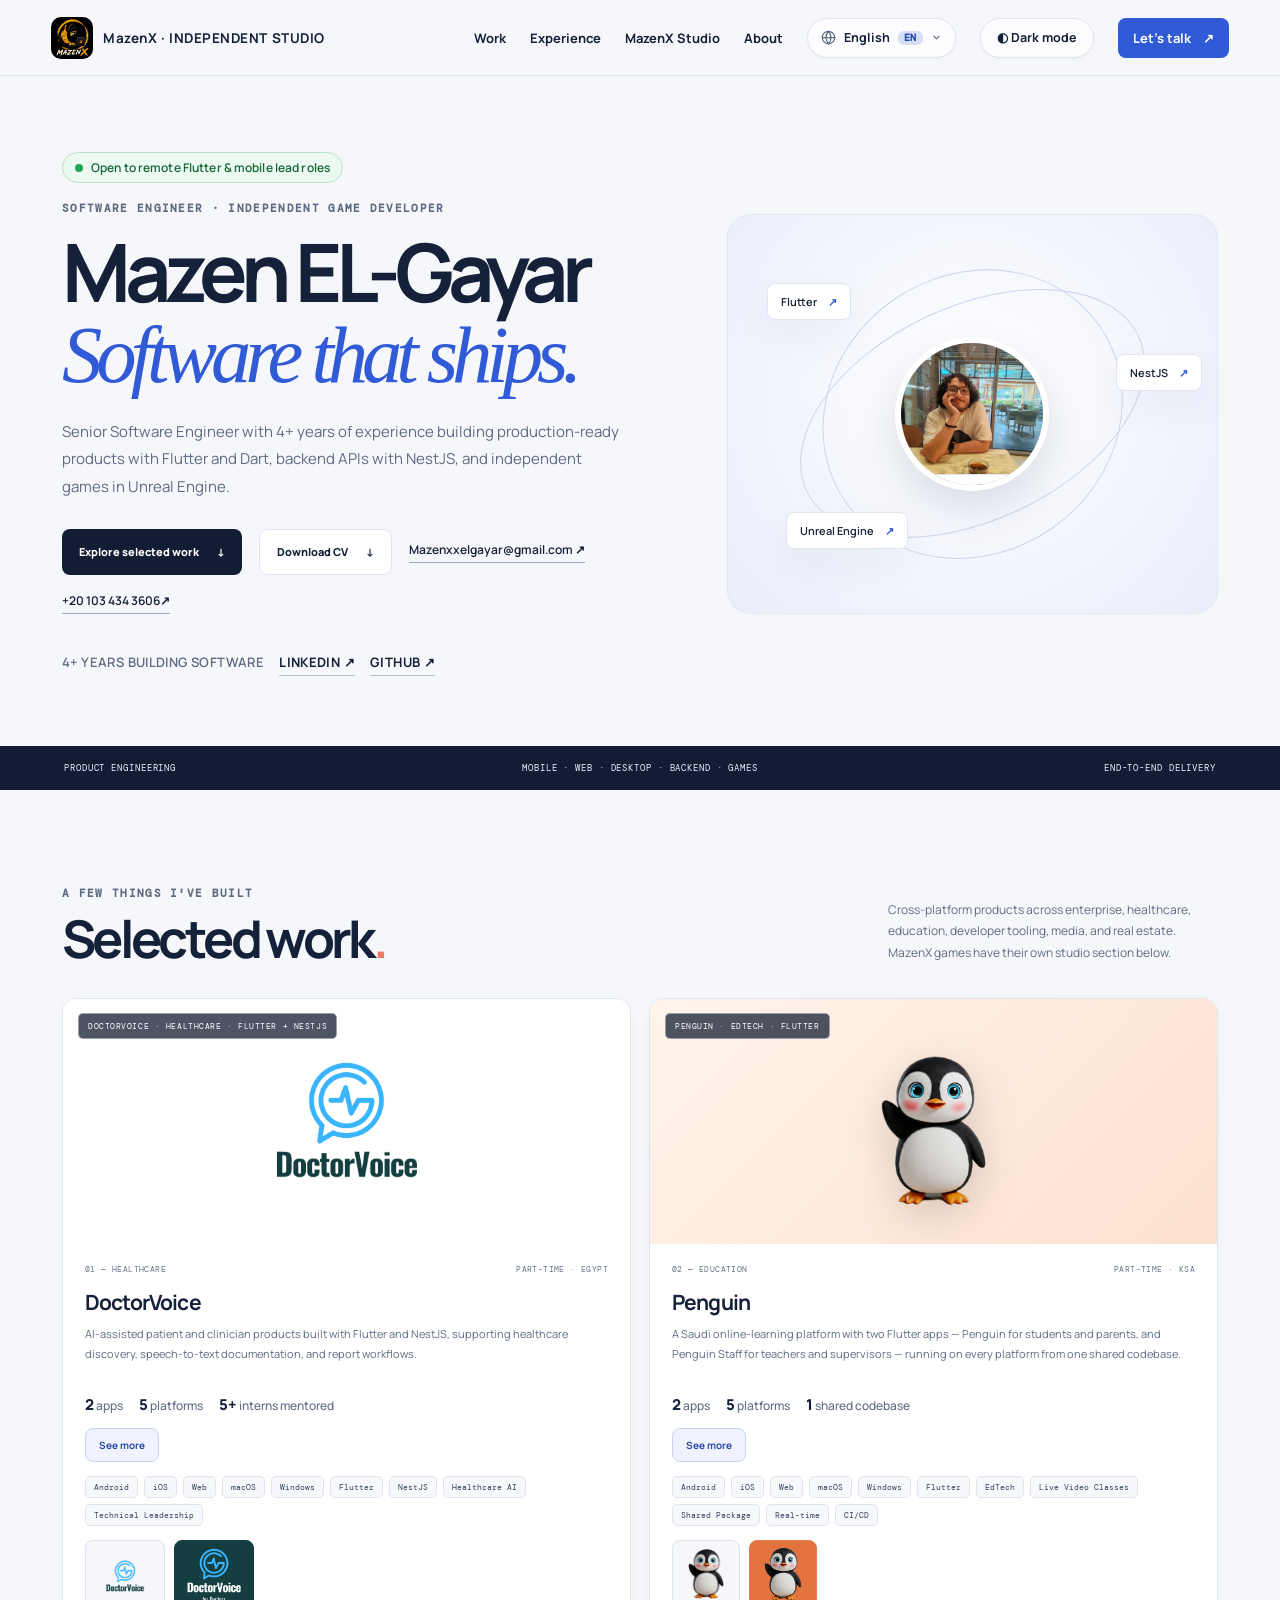
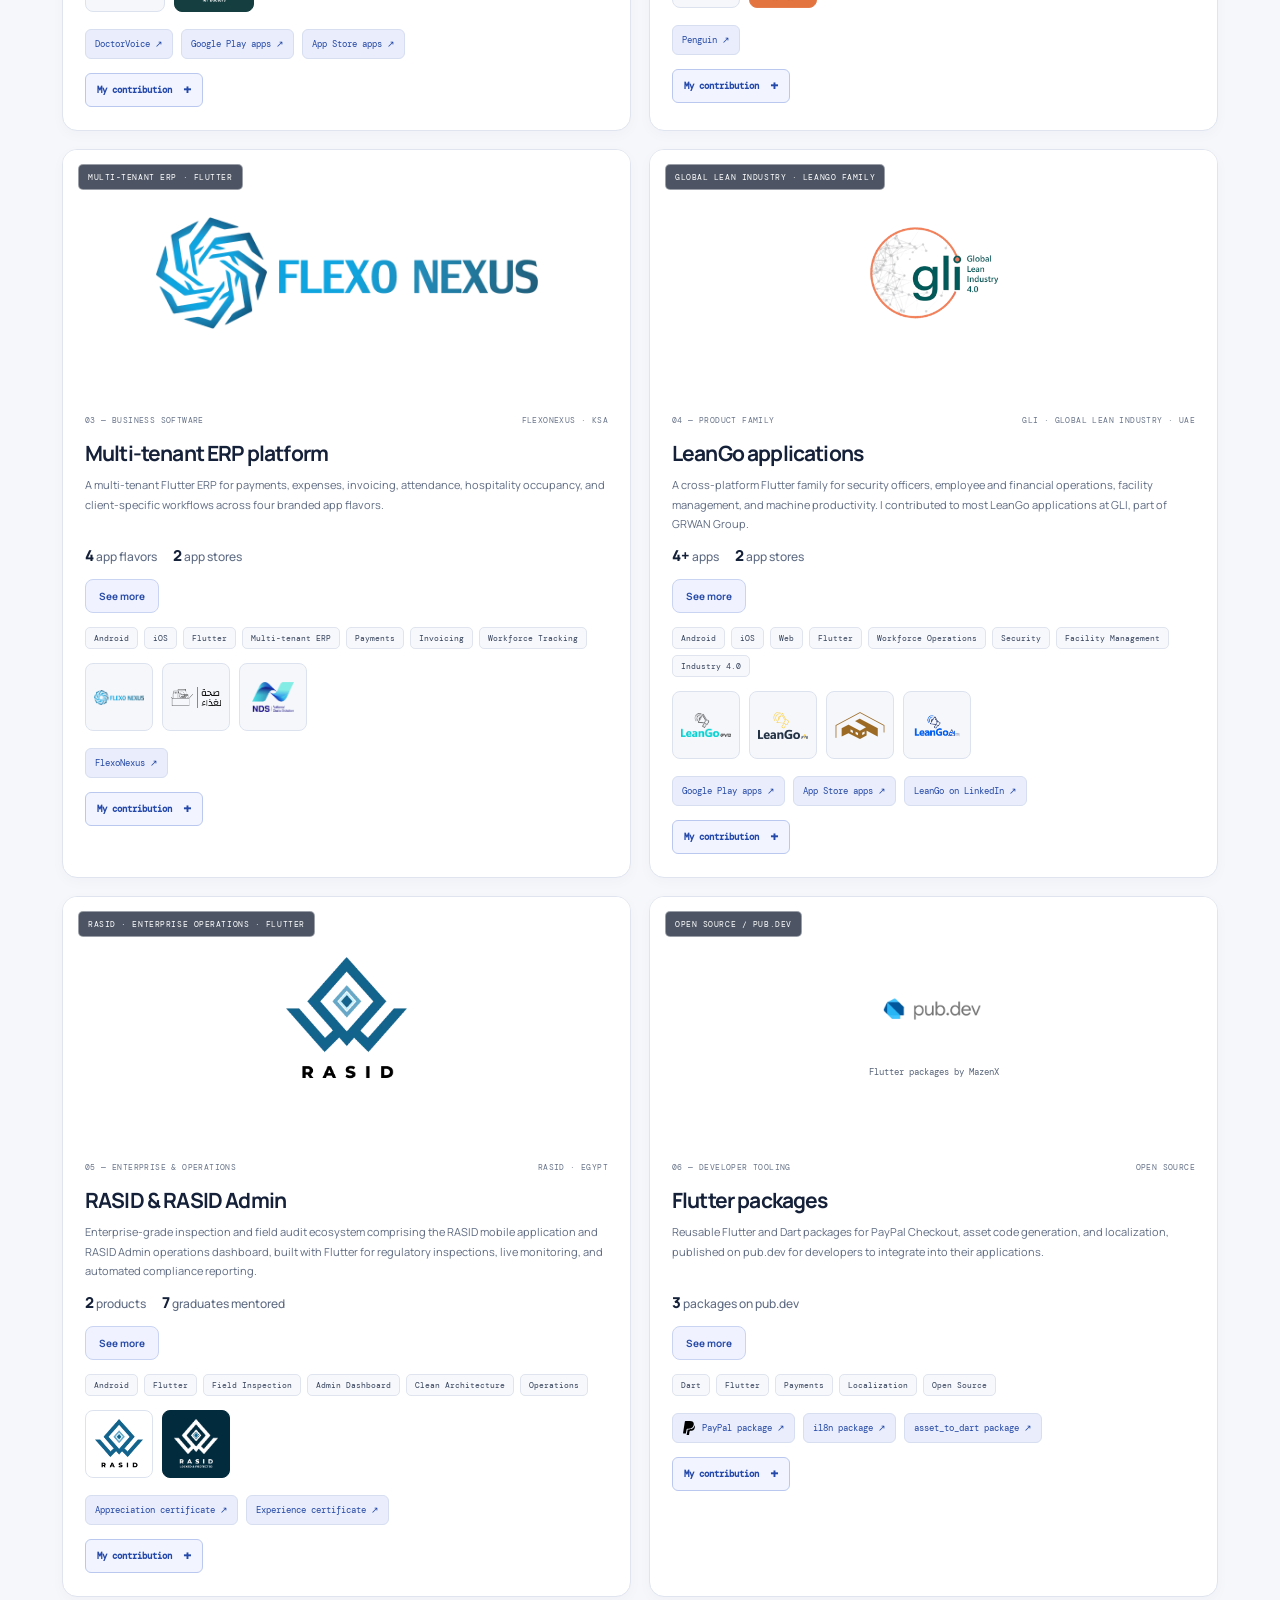
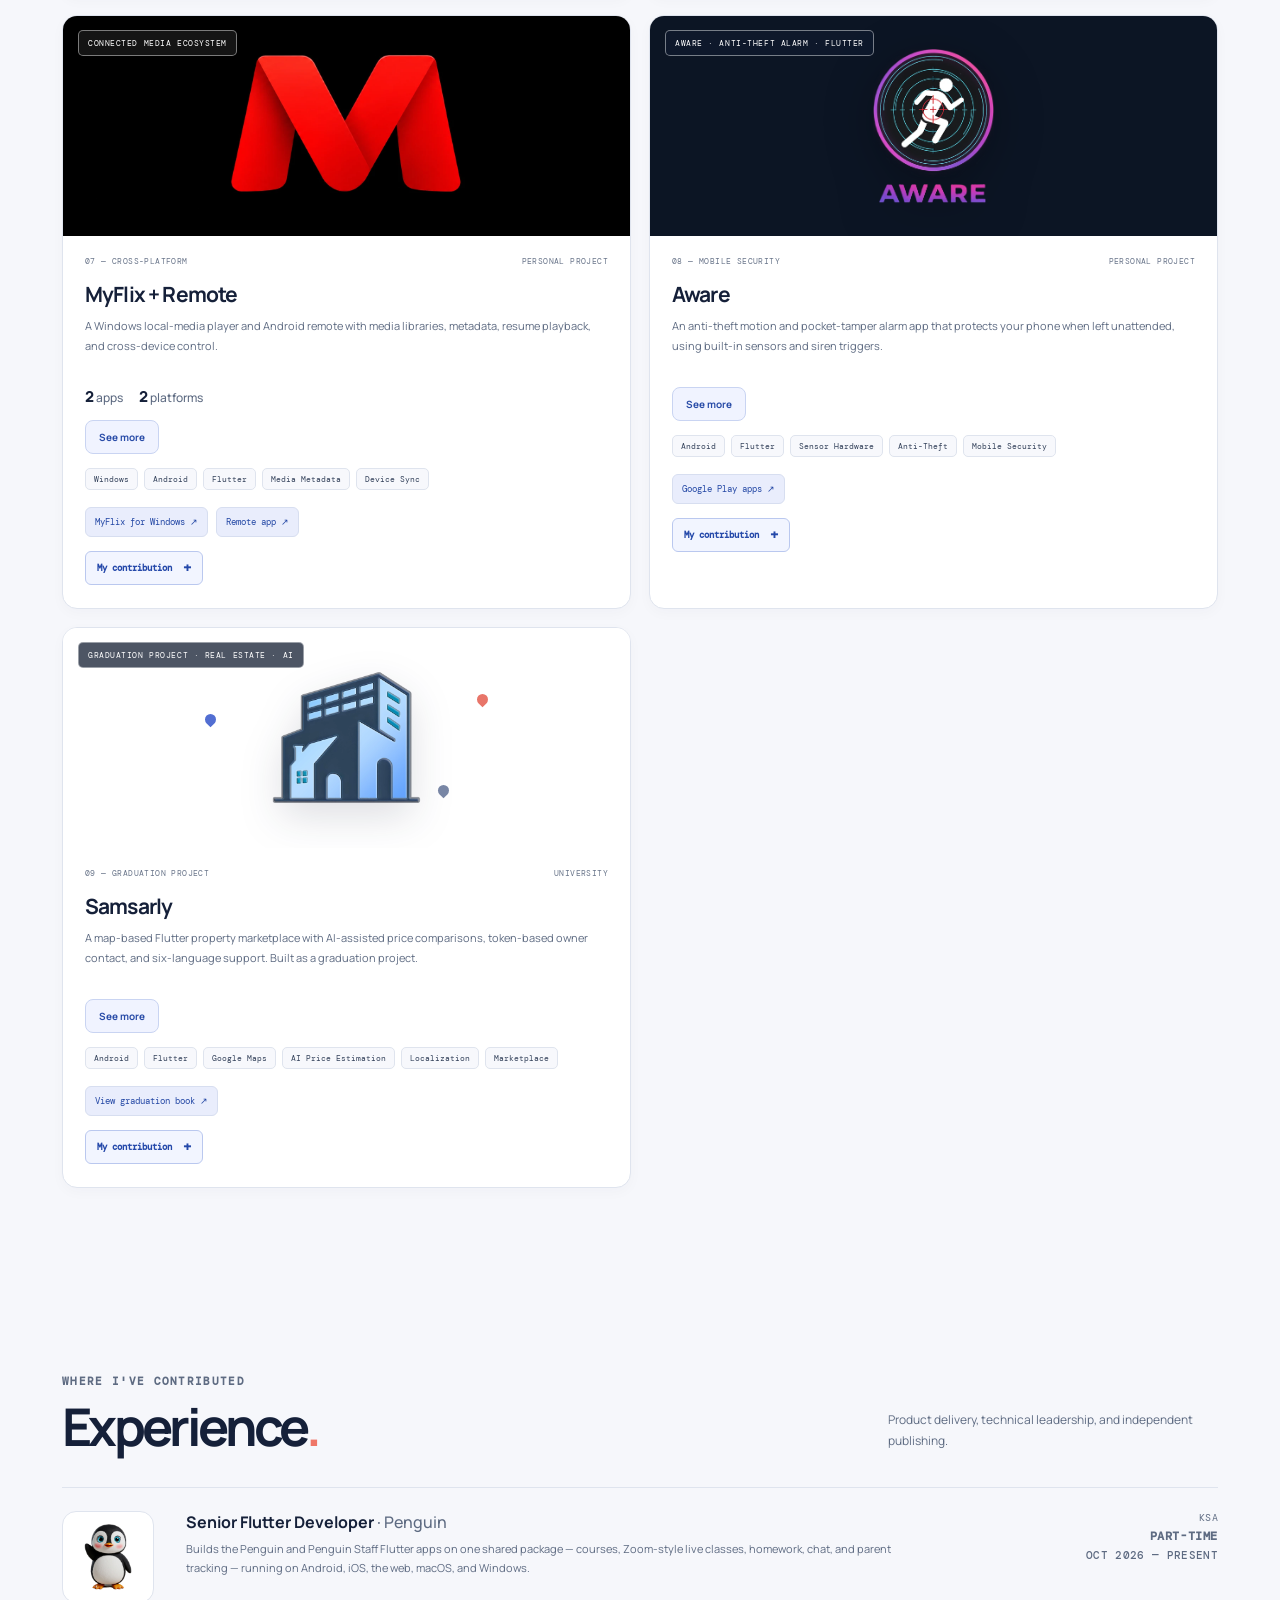
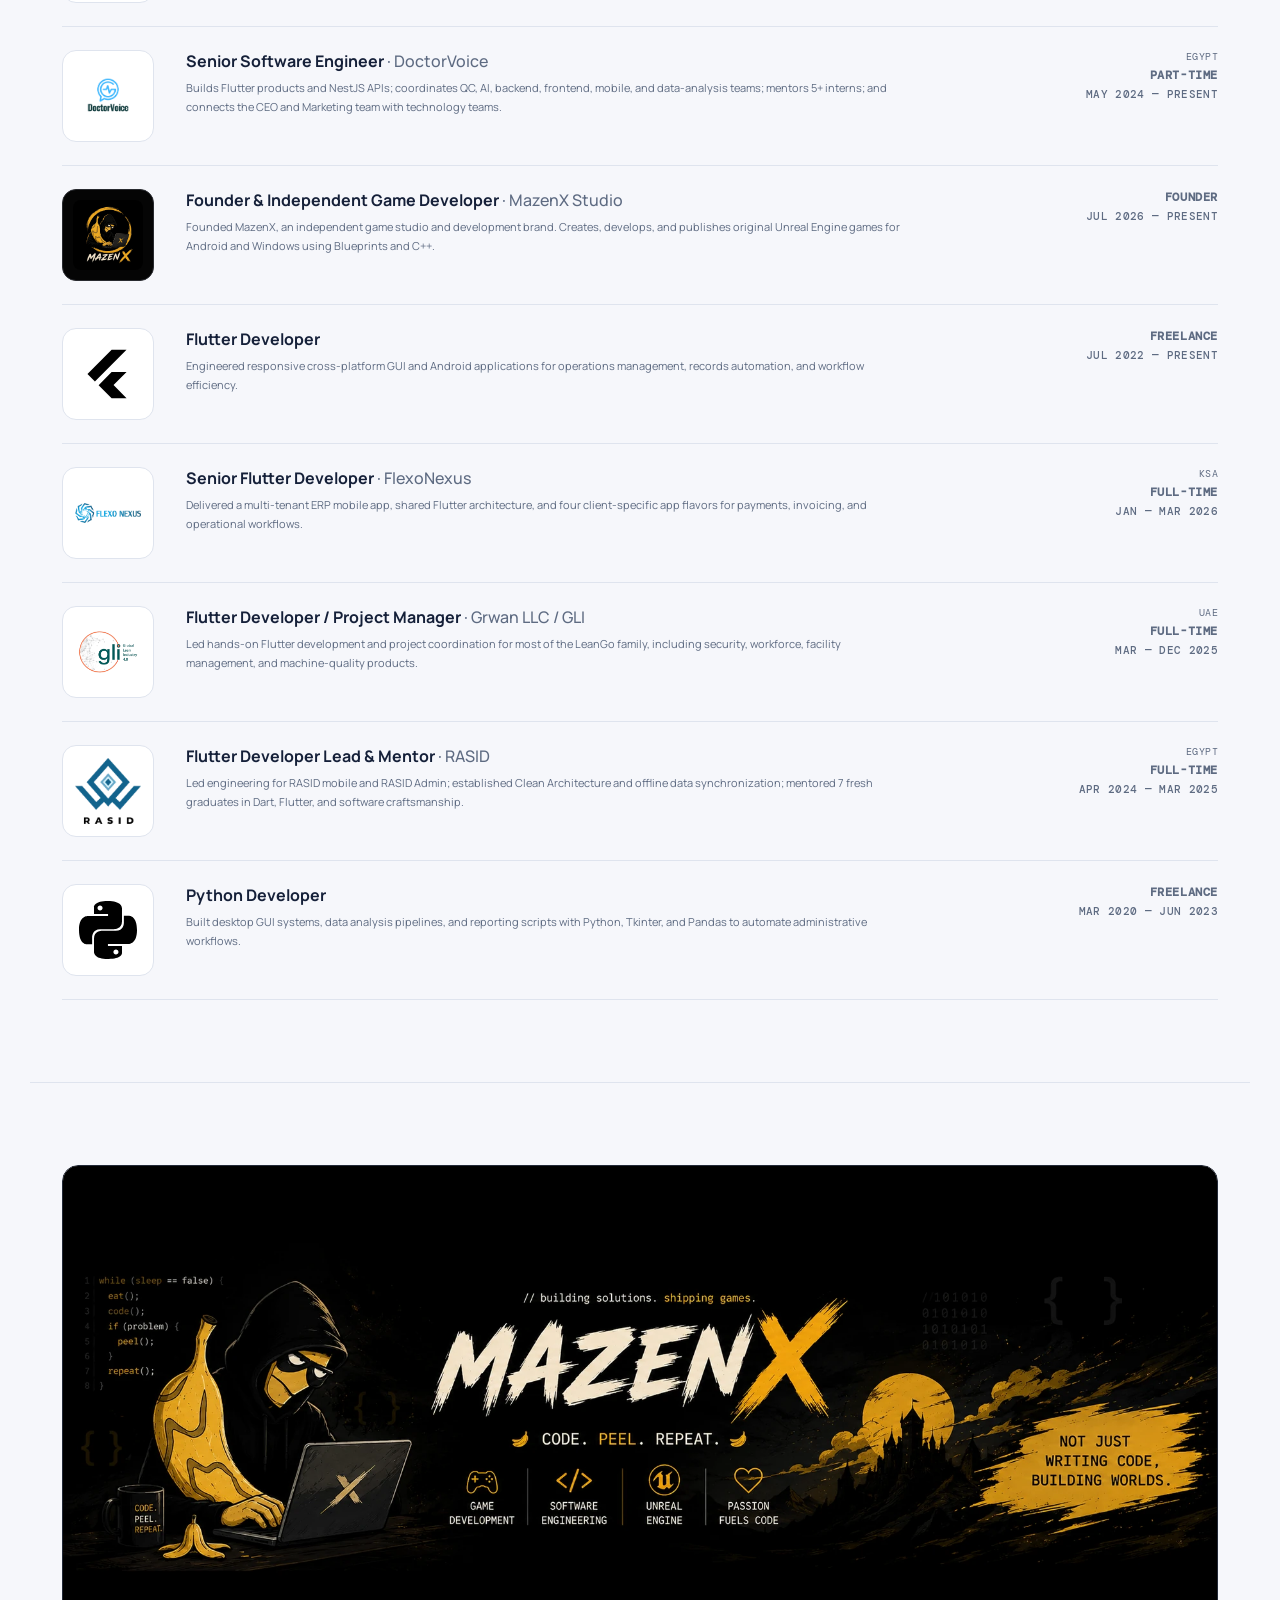
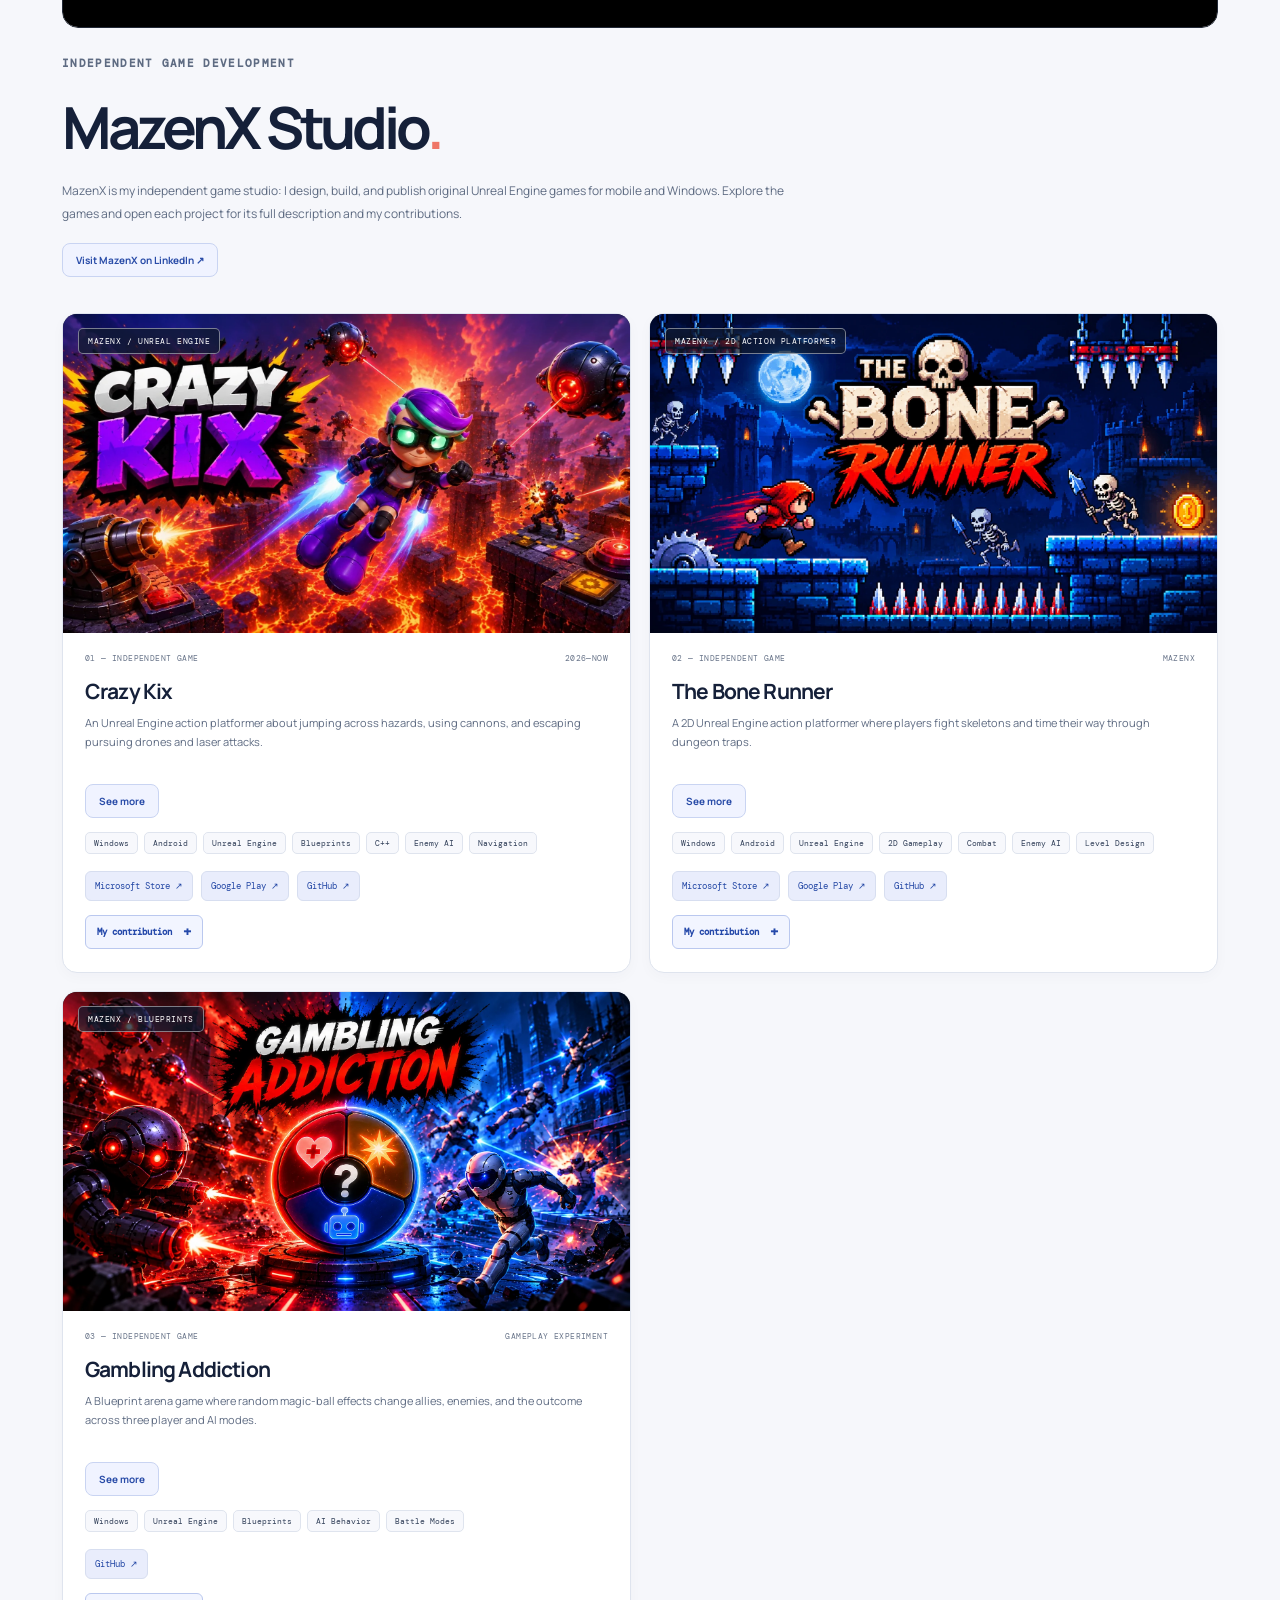
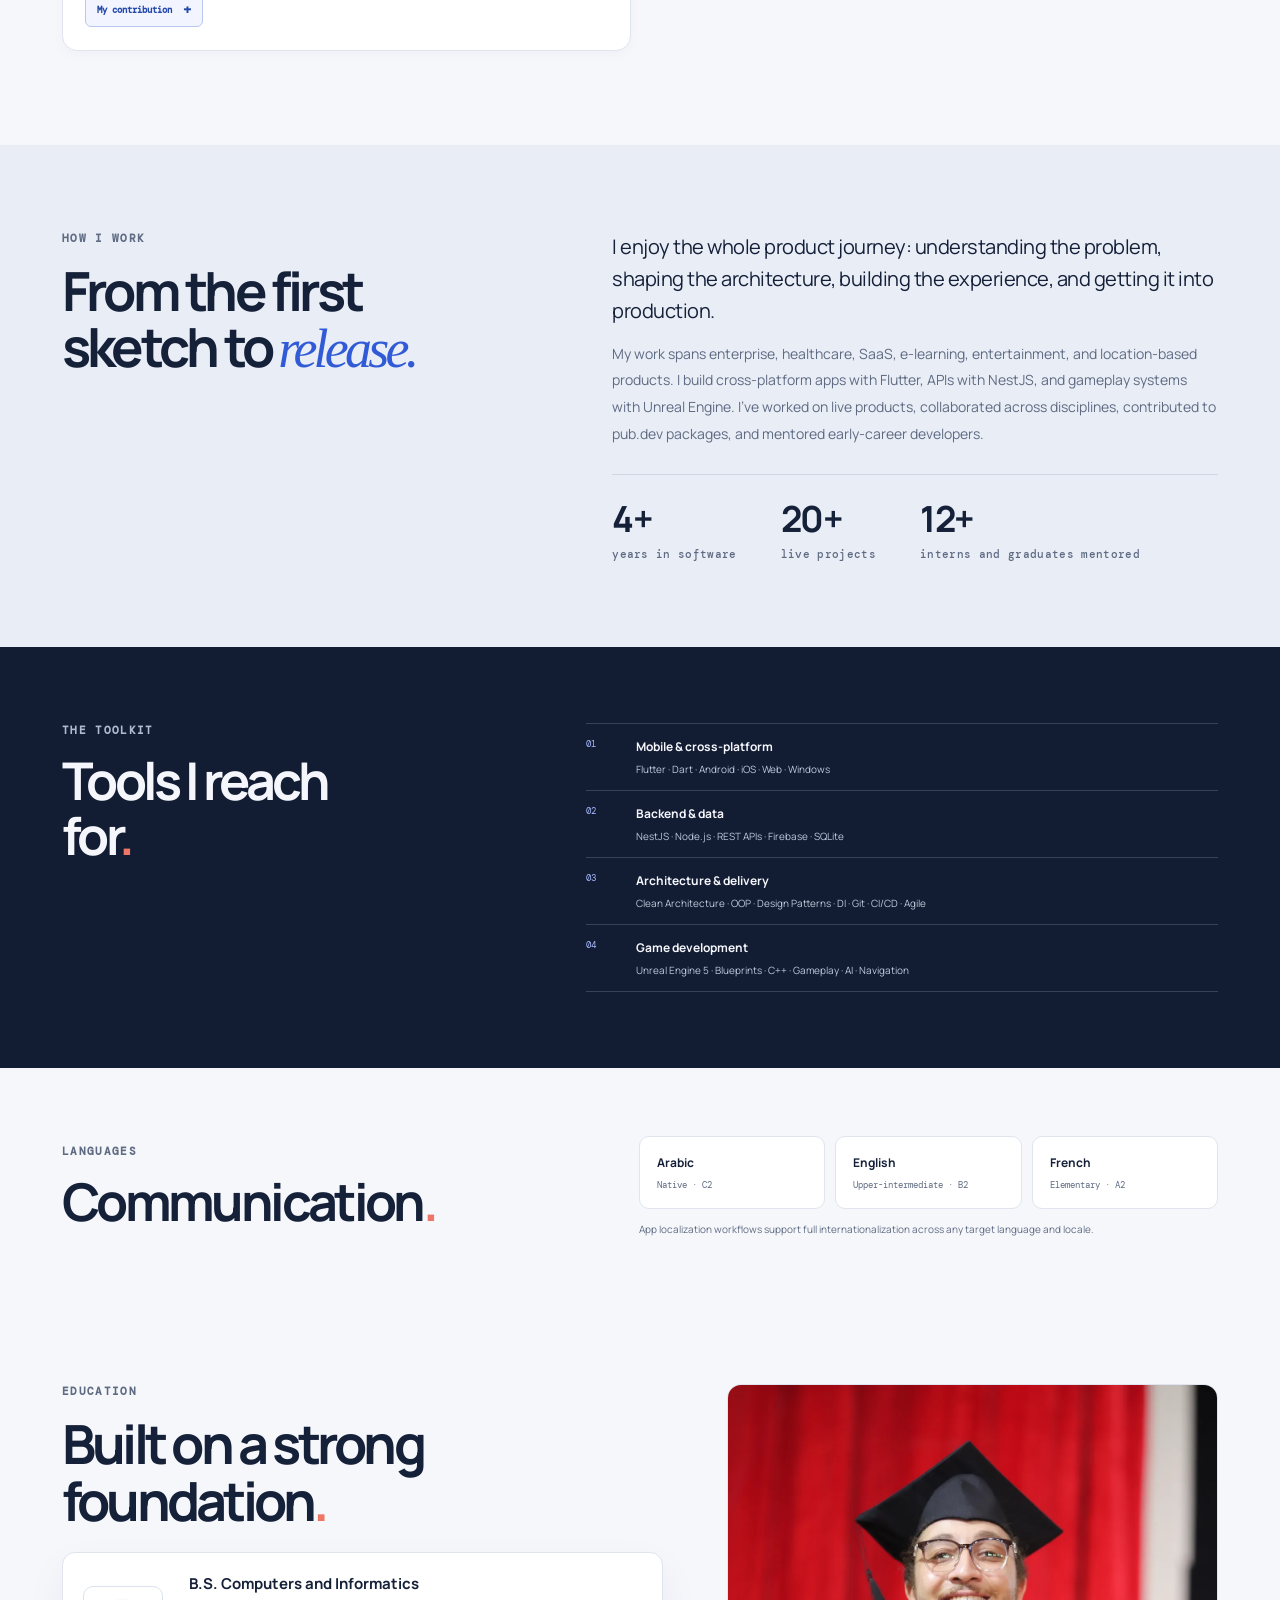
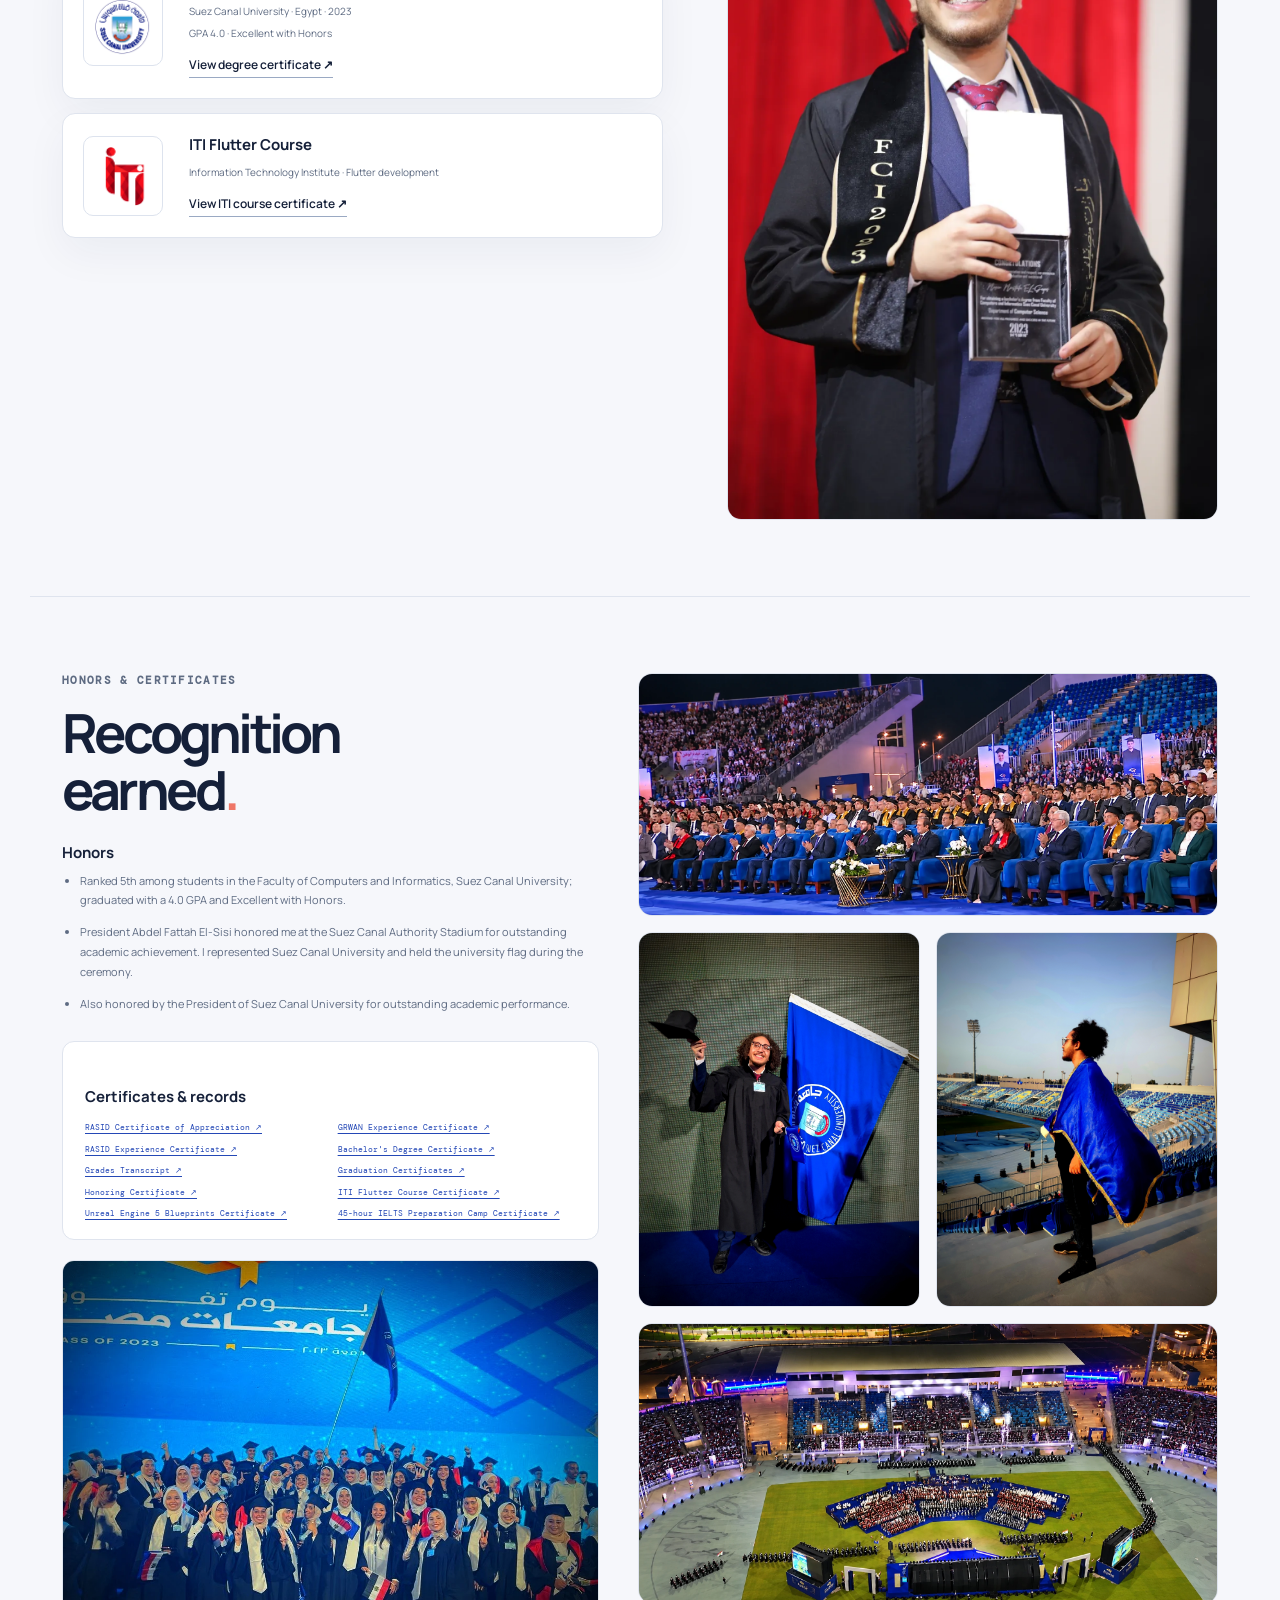
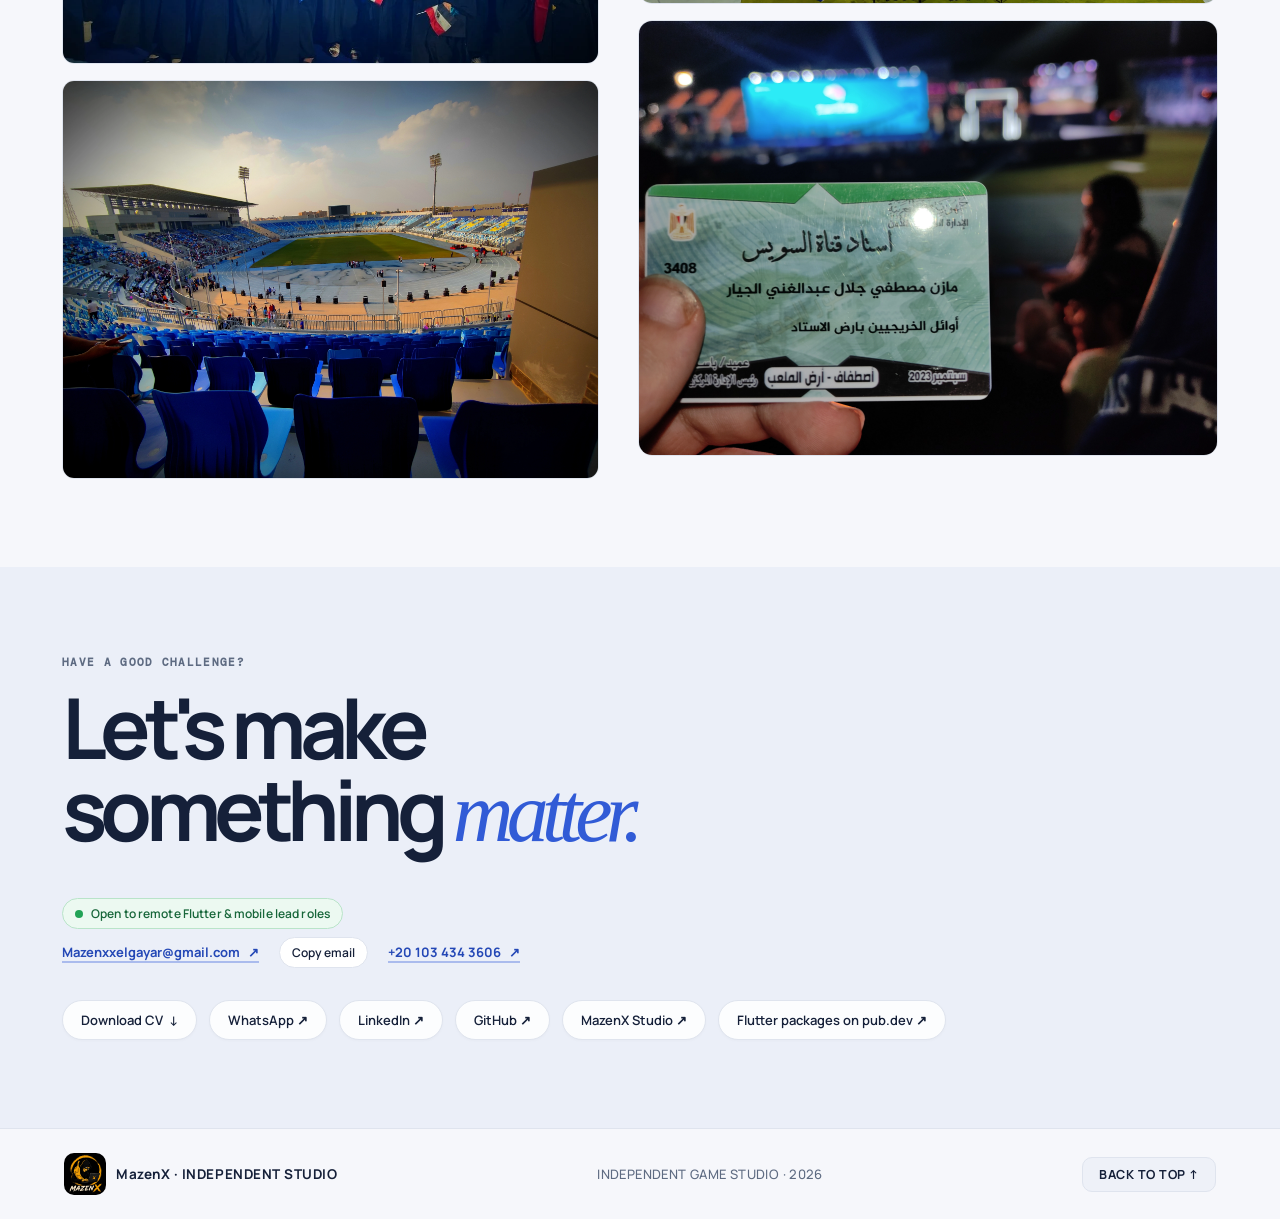
==== commit 2a856f20: "Add CV generator, recruiter features and full Turkish retranslation - resume/: CV generator (build_r" ====
--- a/index.html
+++ b/index.html
@@ -63,7 +63,7 @@
   <link rel="apple-touch-icon" href="assets/mazenx-square.webp"><link rel="manifest" href="site.webmanifest">
   <link rel="preconnect" href="https://fonts.googleapis.com"><link rel="preconnect" href="https://fonts.gstatic.com" crossorigin>
   <link href="https://fonts.googleapis.com/css2?family=Alexandria:wght@400;500;600;700;800&family=DM+Mono:wght@400;500&family=Manrope:wght@400;500;600;700;800&display=swap" rel="stylesheet">
-  <script src="translations.js"></script>
+  <script src="translations.js?v=recruiter-20261110"></script>
   <script>
     // Prevent dark-mode & language flash: apply theme and initial language immediately before paint
     (function(){
@@ -86,7 +86,7 @@
       }
     })();
   </script>
-  <link rel="stylesheet" href="styles.css?v=zoom-fix-20261003"><script src="script.js" defer></script>
+  <link rel="stylesheet" href="styles.css?v=recruiter-20261110"><script src="script.js?v=recruiter-20261110" defer></script>
 </head>
 <body>
   <script type="application/ld+json">
@@ -117,9 +117,9 @@
     <div class="nav-backdrop" id="nav-backdrop" aria-hidden="true"></div>
     <nav id="site-nav" class="site-nav" aria-label="Main navigation">
       <a href="#work" data-i18n="nav_work">Work</a>
+      <a href="#experience" data-i18n="nav_experience">Experience</a>
       <a href="#studio" data-i18n="nav_studio">MazenX Studio</a>
       <a href="#about" data-i18n="nav_about">About</a>
-      <a href="#experience" data-i18n="nav_experience">Experience</a>
       <div class="lang-dropdown" id="lang-dropdown">
         <button type="button" class="lang-dropdown-btn" id="lang-dropdown-btn" aria-haspopup="listbox" aria-expanded="false" aria-label="Select language">
           <svg class="lang-globe-icon" width="15" height="15" viewBox="0 0 24 24" fill="none" stroke="currentColor" stroke-width="2" stroke-linecap="round" stroke-linejoin="round" aria-hidden="true"><circle cx="12" cy="12" r="10"></circle><line x1="2" y1="12" x2="22" y2="12"></line><path d="M12 2a15.3 15.3 0 0 1 4 10 15.3 15.3 0 0 1-4 10 15.3 15.3 0 0 1-4-10 15.3 15.3 0 0 1 4-10z"></path></svg>
@@ -216,18 +216,17 @@
   </header>
   <main id="main">
     <section class="hero section-wrap" id="top"><div class="hero-copy">
+      <p class="availability"><span class="availability-dot" aria-hidden="true"></span><span data-i18n="open_to_work">Open to remote Flutter &amp; mobile lead roles</span></p>
       <p class="eyebrow" data-i18n="hero_eyebrow"><span class="pulse"></span> SOFTWARE ENGINEER · INDEPENDENT GAME DEVELOPER</p>
       <h1 data-i18n="hero_title">Mazen EL-Gayar<br><em>Software that ships.</em></h1>
-      <p class="hero-lede" data-i18n="hero_lede">Senior Software Engineer with 4 years of experience building production-ready products with Flutter and Dart, backend APIs with NestJS, and independent games in Unreal Engine.</p>
-      <div class="hero-actions"><a class="button button-dark hero-explore" href="#work" data-i18n="hero_explore">Explore selected work <span>↓</span></a><a class="text-link" href="mailto:Mazenxxelgayar@gmail.com"><bdi dir="ltr">Mazenxxelgayar@gmail.com</bdi> <span>↗</span></a><a class="text-link phone-link" href="tel:+201034343606"><bdi dir="ltr">+20 103 434 3606</bdi> <span>↗</span></a></div>
+      <p class="hero-lede" data-i18n="hero_lede">Senior Software Engineer with 4+ years of experience building production-ready products with Flutter and Dart, backend APIs with NestJS, and independent games in Unreal Engine.</p>
+      <div class="hero-actions"><a class="button button-dark hero-explore" href="#work" data-i18n="hero_explore">Explore selected work <span>↓</span></a><a class="button button-outline cv-button" href="resume/Mazen-EL-Gayar-CV.pdf" download data-i18n="cv_download">Download CV <span>↓</span></a><a class="text-link" href="mailto:Mazenxxelgayar@gmail.com?subject=Job%20opportunity%20for%20Mazen"><bdi dir="ltr">Mazenxxelgayar@gmail.com</bdi> <span>↗</span></a><a class="text-link phone-link" href="tel:+201034343606"><bdi dir="ltr">+20 103 434 3606</bdi> <span>↗</span></a></div>
       <div class="hero-meta"><span data-i18n="hero_exp">4+ YEARS BUILDING SOFTWARE</span><a href="https://www.linkedin.com/in/mazen-el-gayar-995949218/" target="_blank" rel="noopener" data-i18n="hero_linkedin">LINKEDIN ↗</a><a href="https://github.com/MazenxELGayar/" target="_blank" rel="noopener" data-i18n="hero_github">GITHUB ↗</a></div>
     </div><div class="hero-art" aria-label="Flutter, backend, and game development specialties" role="img"><div class="orbit orbit-one"></div><div class="orbit orbit-two"></div><div class="orbit-center profile-center"><img src="assets/profile-photo.webp" alt="Mazen EL-Gayar"/><span class="orbit-caption" data-i18n="hero_orbit_caption">BUILD · SHIP · ITERATE</span></div><span class="orbit-tag tag-flutter">Flutter <b>↗</b></span><span class="orbit-tag tag-nest">NestJS <b>↗</b></span><span class="orbit-tag tag-unreal">Unreal Engine <b>↗</b></span></div></section>
     <section class="intro-strip"><p data-i18n="intro_engineering">PRODUCT ENGINEERING</p><p data-i18n="intro_platforms">MOBILE · WEB · DESKTOP · BACKEND · GAMES</p><p data-i18n="intro_delivery">END-TO-END DELIVERY</p></section>
-    <section class="work-section section-wrap" id="work"><div class="section-heading"><div><p class="eyebrow" data-i18n="work_eyebrow">A FEW THINGS I'VE BUILT</p><h2 data-i18n="work_title">Selected work<span class="accent-dot">.</span></h2></div><p class="section-note" data-i18n="work_note">Cross-platform products across enterprise, healthcare, developer tooling, media, and real estate. MazenX games have their own studio section below.</p></div>
-      <div class="project-grid"><article class="project-card" id="project-doctorvoice"><div class="project-visual healthcare-visual"><img class="dv-logo dv-light" src="assets/doctorvoice-logo-light.webp" alt="DoctorVoice"/><img class="dv-logo dv-dark" src="assets/doctorvoice-logo-dark.webp" alt="DoctorVoice"/><span class="visual-label" data-i18n="vlabel_dv">DOCTORVOICE · HEALTHCARE · FLUTTER + NESTJS</span></div><div class="project-info"><div class="project-topline"><span data-i18n="proj_dv_topline">01 — HEALTHCARE</span><span>PART-TIME · <span data-i18n="country_eg">EGYPT</span></span></div><h3 data-i18n="proj_dv_title">DoctorVoice</h3><p data-i18n="proj_dv_summary">AI-assisted patient and clinician products built with Flutter and NestJS, supporting healthcare discovery, speech-to-text documentation, and report workflows.</p><p class="project-long" data-i18n="proj_dv_long">The platform depends on coordinated delivery across product, design, mobile, web, backend, AI, quality control, and data analysis. The patient and doctor workflows are designed to make healthcare consultations easier to access and medical information easier to capture and review.</p><div class="tag-list"><span>Android</span><span>iOS</span><span>Web</span><span>macOS</span><span>Windows</span><span>Flutter</span><span>NestJS</span><span>Healthcare AI</span><span>Technical Leadership</span></div><div class="app-logos doctorvoice-apps"><div class="app-logo"><img class="app-logo-img app-light" src="assets/doctorvoice-logo-light.webp" alt="DoctorVoice app"><img class="app-logo-img app-dark" src="assets/doctorvoice-logo-dark.webp" alt="DoctorVoice app"></div><div class="app-logo doctors-app"><img class="app-logo-img" src="assets/doctorvoice-for-doctors.webp" alt="DoctorVoice for Doctors app"></div></div><div class="project-links"><a href="https://doctorvoice.net/" target="_blank" rel="noopener">DoctorVoice ↗</a><a href="https://play.google.com/store/apps/developer?id=DoctorVoice" target="_blank" rel="noopener" data-i18n="proj_link_google_play">Google Play ↗</a><a href="https://apps.apple.com/eg/developer/doctor-voice-technology/id1815534864" target="_blank" rel="noopener" data-i18n="proj_link_app_store">App Store ↗</a></div><details class="contribution"><summary data-i18n="my_contribution">My contribution</summary><p data-i18n="proj_dv_contrib">Alongside Flutter and NestJS engineering, I coordinate QC, AI, backend, frontend, mobile, and data-analysis teams. I mentor 5+ interns and act as the communication link between the CEO and Marketing team and the technology teams, aligning requirements and delivery.</p></details></div></article><article class="project-card" id="project-penguin"><div class="project-visual penguin-visual"><img class="penguin-main-logo" src="assets/penguin-mascot.png" alt="Penguin"/><span class="visual-label" data-i18n="vlabel_penguin">PENGUIN · EDTECH · FLUTTER</span></div><div class="project-info"><div class="project-topline"><span data-i18n="proj_penguin_topline">02 — EDUCATION</span><span>PART-TIME · <span data-i18n="country_sa">KSA</span></span></div><h3 data-i18n="proj_penguin_title">Penguin</h3><p data-i18n="proj_penguin_summary">A Saudi online-learning platform with two Flutter apps — Penguin for students and parents, and Penguin Staff for teachers and supervisors — running on every platform from one shared codebase.</p><p class="project-long" data-i18n="proj_penguin_long">Students follow their courses, join Zoom-style live video classes with their teachers, do homework, practice with an AI tutor, and earn certificates. Parents link to their children with a QR code to follow homework and progress, while teachers and supervisors run classes, assignments, and meetings from the Staff app. Both apps share one Flutter package for networking, design system, translations, and features, and ship to Android, iOS, the web, macOS, and Windows.</p><div class="tag-list"><span>Android</span><span>iOS</span><span>Web</span><span>macOS</span><span>Windows</span><span>Flutter</span><span>EdTech</span><span>Live Video Classes</span><span>Shared Package</span><span>Real-time</span><span>CI/CD</span></div><div class="app-logos penguin-apps"><div class="app-logo penguin-app-tile"><img class="app-logo-img" src="assets/penguin-mascot.png" alt="Penguin app"></div><div class="app-logo penguin-staff-tile"><img class="app-logo-img" src="assets/penguin-staff-logo.png" alt="Penguin Staff app"></div></div><div class="project-links"><a href="https://penguin.com.sa/" target="_blank" rel="noopener">Penguin ↗</a></div><details class="contribution"><summary data-i18n="my_contribution">My contribution</summary><p data-i18n="proj_penguin_contrib">I built the shared Flutter package that both apps run on, integrated the Laravel backend across courses, assignments, chat, practice, and parent homework, added real-time updates, and brought both apps to the desktop and the web with adaptive big-screen layouts. I also set up the CI/CD release pipeline for the stores.</p></details></div></article><article class="project-card" id="project-flexonexus"><div class="project-visual erp-visual"><img class="flexo-main-logo app-light" src="assets/flexonexus-logo.webp" alt="FlexoNexus"><img class="flexo-main-logo app-dark" src="assets/flexonexus-logo-white.webp" alt="FlexoNexus"><span class="visual-label" data-i18n="vlabel_flexo">MULTI-TENANT ERP · FLUTTER</span></div><div class="project-info"><div class="project-topline"><span data-i18n="proj_flexo_topline">03 — BUSINESS SOFTWARE</span><span>FLEXONEXUS · <span data-i18n="country_sa">KSA</span></span></div><h3 data-i18n="proj_flexo_title">Multi-tenant ERP platform</h3><p data-i18n="proj_flexo_summary">A multi-tenant Flutter ERP for payments, expenses, invoicing, attendance, hospitality occupancy, and client-specific workflows across four branded app flavors.</p><p class="project-long" data-i18n="proj_flexo_long">The product is delivered through a shared Flutter codebase configured for different client requirements. Four branded app flavors—Food &amp; Health, NDS, Restaurants, and the core FlexoNexus app—were prepared for controlled releases on Google Play and the App Store. The tenant model keeps common capabilities consistent while allowing client-specific presentation and workflows.</p><div class="tag-list"><span>Android</span><span>iOS</span><span>Flutter</span><span>Multi-tenant ERP</span><span>Payments</span><span>Invoicing</span><span>Workforce Tracking</span></div><div class="app-logos flexo-apps"><div class="app-logo"><img class="app-logo-img app-light" src="assets/flexonexus-logo.webp" alt="FlexoNexus app"><img class="app-logo-img app-dark" src="assets/flexonexus-logo-white.webp" alt="FlexoNexus app"></div><div class="app-logo"><img class="app-logo-img foodhealth-logo app-light" src="assets/flexonexus-tenant-food-health.webp" alt="Food &amp; Health Saudi app"><img class="app-logo-img foodhealth-logo app-dark filter-white" src="assets/flexonexus-tenant-food-health.webp" alt="Food &amp; Health Saudi app"></div><div class="app-logo nds-app-logo"><img class="app-logo-img nds-logo app-light" src="assets/flexonexus-tenant-nds.webp" alt="NDS app"><img class="app-logo-img nds-logo app-dark" src="assets/flexonexus-tenant-nds-dark.webp" alt="NDS app"></div></div><div class="project-links"><a href="https://www.linkedin.com/company/flexonexus" target="_blank" rel="noopener">FlexoNexus ↗</a></div><details class="contribution"><summary data-i18n="my_contribution">My contribution</summary><p data-i18n="proj_flexo_contrib">As a full-time Senior Flutter Developer, I implemented ERP mobile features in the shared app, adapted client-specific flows and branding, and delivered four app flavors. I worked on complex business workflows, data-driven interfaces, and release preparation across tenants.</p></details></div></article><article class="project-card" id="project-leango"><div class="project-visual leango-visual"><img class="group-logo gli-only" src="assets/gli-logo.webp" alt="Global Lean Industry"><span class="visual-label" data-i18n="vlabel_leango">GLOBAL LEAN INDUSTRY · LEANGO FAMILY</span></div><div class="project-info"><div class="project-topline"><span data-i18n="proj_leango_topline">04 — PRODUCT FAMILY</span><span>GLI · GLOBAL LEAN INDUSTRY · <span data-i18n="country_ae">UAE</span></span></div><h3 data-i18n="proj_leango_title">LeanGo applications</h3><p data-i18n="proj_leango_summary">A cross-platform Flutter family for security officers, employee and financial operations, facility management, and machine productivity. I contributed to most LeanGo applications at GLI, part of GRWAN Group.</p><p class="project-long" data-i18n="proj_leango_long">LeanGo Eye supports security officers with NFC access, GPS tracking, reports, drug testing workflows, walkie-talkie communication, and group or private chat. LeanGo FTE is a financial and ERP-style operations app with attendance, shifts, leave and overtime requests, staff administration, room reservations, location tracking, ticketing, and team communication. LeanGo FM supports facility management through QR scanning, asset and location tracking, service tickets, SOS alerts, reports, and operation plans. LeanGo CIL combines a Flutter mobile app and web dashboard to monitor machine quality and productivity alongside people's tasks on machines, turning operational data into a detailed CIL dashboard. The app family also includes E&amp;T and related tools. Across the suite, modular, client-configurable features and role-based permissions support white-label deployments. Field workflows include GPS-, face-, and QR-based attendance, QR asset lookup organized by site, floor, and room, and security-post tasks connected to shifts and reporting. Background services, notifications, messaging, and live updates help coordinate work in the field.</p><div class="tag-list"><span>Android</span><span>iOS</span><span>Web</span><span>Flutter</span><span>Workforce Operations</span><span>Security</span><span>Facility Management</span><span>Industry 4.0</span></div><div class="app-logos leango-apps"><div class="app-logo"><img class="app-logo-img app-light" src="assets/leango-eye-light.webp" alt="LeanGo Eye"><img class="app-logo-img app-dark" src="assets/leango-eye-dark.webp" alt="LeanGo Eye"></div><div class="app-logo"><img class="app-logo-img app-light" src="assets/leango-fte-light.webp" alt="LeanGo FTE"><img class="app-logo-img app-dark filter-white" src="assets/leango-fte-light.webp" alt="LeanGo FTE"></div><div class="app-logo"><img class="app-logo-img app-light" src="assets/leango-fm-light.webp" alt="LeanGo FM"><img class="app-logo-img app-dark" src="assets/leango-fm-dark.webp" alt="LeanGo FM"></div><div class="app-logo"><img class="app-logo-img app-light cil-logo" src="assets/leango-cil-logo.webp" alt="LeanGo CIL"><img class="app-logo-img app-dark cil-logo filter-white" src="assets/leango-cil-logo.webp" alt="LeanGo CIL"></div></div><div class="project-links"><a href="https://play.google.com/store/apps/developer?id=GRWAN+GROUP+FZE" target="_blank" rel="noopener" data-i18n="proj_link_google_play">Google Play apps ↗</a><a href="https://apps.apple.com/us/developer/grwan-group-fze/id1619845290" target="_blank" rel="noopener" data-i18n="proj_link_app_store">App Store apps ↗</a><a href="https://www.linkedin.com/company/global-lean-industry-4-0/posts/?feedView=all" target="_blank" rel="noopener" data-i18n="proj_link_leango_linkedin">LeanGo on LinkedIn ↗</a></div><details class="contribution"><summary data-i18n="my_contribution">My contribution</summary><p data-i18n="proj_leango_contrib">I worked across most of the LeanGo family as a Flutter developer and project manager: translated product requirements into maintainable cross-platform features, integrated APIs and native device capabilities, coordinated sprints and reviews, and supported staged releases. For CIL, I contributed to both the Android app and Flutter Web dashboard, integrated REST APIs, and helped rebuild data flows during the migration from Firebase to a custom SQL-backed server.</p></details></div></article><article class="project-card" id="project-rasid"><div class="project-visual rasid-visual"><img class="rasid-main-logo rasid-light" src="assets/rasid-logo-blue.webp" alt="RASID"><img class="rasid-main-logo rasid-dark" src="assets/rasid-logo-white.webp" alt="RASID"><span class="visual-label" data-i18n="vlabel_rasid">RASID · ENTERPRISE OPERATIONS · FLUTTER</span></div><div class="project-info"><div class="project-topline"><span data-i18n="proj_rasid_topline">05 — ENTERPRISE & OPERATIONS</span><span>RASID · <span data-i18n="country_eg">EGYPT</span></span></div><h3 data-i18n="proj_rasid_title">RASID & RASID Admin</h3><p data-i18n="proj_rasid_summary">Enterprise-grade inspection and field audit ecosystem comprising the RASID mobile application and RASID Admin operations dashboard, built with Flutter for regulatory inspections, live monitoring, and automated compliance reporting.</p><p class="project-long" data-i18n="proj_rasid_long">RASID is a mission-critical digital inspection platform engineered for field audits, real-time compliance tracking, and administrative governance. The system integrates an offline-first Flutter mobile client with a powerful RASID Admin web dashboard, enabling inspectors to execute complex digital checklists, capture verifiable field evidence, and trigger instant incident escalations. Built with Clean Architecture, robust state management, and optimized local caching, RASID ensures uninterrupted field operation with seamless background data synchronization upon network availability.</p><div class="tag-list"><span>Android</span><span>Flutter</span><span>Field Inspection</span><span>Admin Dashboard</span><span>Clean Architecture</span><span>Operations</span></div><div class="app-logos rasid-apps"><div class="app-logo rasid-app-tile"><img class="app-logo-img rasid-light" src="assets/rasid-logo-blue.webp" alt="RASID App"><img class="app-logo-img rasid-dark" src="assets/rasid-logo-white.webp" alt="RASID App"></div><div class="app-logo rasid-dashboard-tile"><img class="app-logo-img" src="assets/rasid-logo-white.webp" alt="RASID Dashboard"></div></div><div class="project-links"><a href="https://drive.google.com/file/d/1CrptTPTvchxBL_E1vqTnwMbjTIUrsXG0/view?usp=drive_link" target="_blank" rel="noopener" data-i18n="proj_link_rasid_appr">Appreciation certificate ↗</a><a href="https://drive.google.com/file/d/1Kz0Tw8DL-INkzbP9-f60v2yJwS80ib6v/view?usp=drive_link" target="_blank" rel="noopener" data-i18n="proj_link_rasid_exp">Experience certificate ↗</a></div><details class="contribution"><summary data-i18n="my_contribution">My contribution</summary><p data-i18n="proj_rasid_contrib">Led the end-to-end engineering of RASID mobile and RASID Admin from initial architecture through deployment. Implemented Clean Architecture to enforce modularity and testability, designed the offline-first caching and sync engine, and delivered a high-performance, intuitive user experience. Mentored and upskilled 7 fresh graduate engineers in Dart, Flutter, Clean Architecture, and software engineering best practices, while collaborating closely with product managers and backend teams to align system delivery with enterprise compliance objectives.</p></details></div></article><article class="project-card" id="project-packages"><div class="project-visual package-visual"><img class="pubdev-logo" src="assets/pubdev-logo.webp" alt="pub.dev logo"><span class="package-line">Flutter packages by MazenX</span><span class="visual-label" data-i18n="vlabel_pkg">OPEN SOURCE / PUB.DEV</span></div><div class="project-info"><div class="project-topline"><span data-i18n="proj_pkg_topline">06 — DEVELOPER TOOLING</span><span>OPEN SOURCE</span></div><h3 data-i18n="proj_pkg_title">Flutter packages</h3><p data-i18n="proj_pkg_summary">Reusable Flutter and Dart packages for PayPal Checkout, asset code generation, and localization, published on pub.dev for developers to integrate into their applications.</p><p class="project-long" data-i18n="proj_pkg_long">The packages are distributed for use by Flutter developers and are accompanied by package documentation and versioned releases. They reflect my focus on reusable components, practical developer tooling, and sharing solutions with the wider Dart ecosystem.</p><div class="tag-list"><span>Dart</span><span>Flutter</span><span>Payments</span><span>Localization</span><span>Open Source</span></div><div class="project-links"><a href="https://pub.dev/packages/flutter_paypal_payment_checkout_v2" target="_blank" rel="noopener" data-i18n="proj_link_paypal"><img class="btn-icon" src="assets/paypal-icon.svg" alt="" width="14" height="14"> PayPal package ↗</a><a href="https://pub.dev/packages/flutter_i18n_translator" target="_blank" rel="noopener" data-i18n="proj_link_i18n">i18n package ↗</a><a href="https://pub.dev/packages/asset_to_dart" target="_blank" rel="noopener" data-i18n="proj_link_asset">asset_to_dart package ↗</a></div><details class="contribution"><summary data-i18n="my_contribution">My contribution</summary><p data-i18n="proj_pkg_contrib">I designed, implemented, published, and maintain these packages, including the API surface, package metadata, documentation, and release updates.</p></details></div></article><article class="project-card compact-card" id="project-myflix"><div class="project-visual myflix-visual"><img src="assets/myflix-cover.webp" alt="MyFlix project artwork"><span class="visual-label" data-i18n="vlabel_myflix">CONNECTED MEDIA ECOSYSTEM</span></div><div class="project-info"><div class="project-topline"><span data-i18n="proj_myflix_topline">07 — CROSS-PLATFORM</span><span>PERSONAL PROJECT</span></div><h3 data-i18n="proj_myflix_title">MyFlix + Remote</h3><p data-i18n="proj_myflix_summary">A Windows local-media player and Android remote with media libraries, metadata, resume playback, and cross-device control.</p><p class="project-long" data-i18n="proj_myflix_long">The remote app pairs with desktop playback so a phone can control media across devices. Synchronized playback state and low-latency communication create one continuous viewing experience, with mobile control for browsing and playback actions.</p><div class="tag-list"><span>Windows</span><span>Android</span><span>Flutter</span><span>Media Metadata</span><span>Device Sync</span></div><div class="project-links"><a href="https://apps.microsoft.com/detail/9p61pw36ppqw" target="_blank" rel="noopener" data-i18n="proj_link_myflix_win">MyFlix for Windows ↗</a><a href="https://play.google.com/store/apps/details?id=com.mazenx.myflix_remote" target="_blank" rel="noopener" data-i18n="proj_link_myflix_remote">Remote app ↗</a></div><details class="contribution"><summary data-i18n="my_contribution">My contribution</summary><p data-i18n="proj_myflix_contrib">I designed and built the cross-platform MyFlix and MyFlix Remote ecosystem, including the desktop media experience, local library organization, metadata enrichment, resume playback, and real-time remote-control communication between Windows and Android.</p></details></div></article><article class="project-card compact-card" id="project-aware"><div class="project-visual aware-visual"><img class="aware-logo" src="assets/aware-logo.webp" alt="Aware app logo"><span class="visual-label" data-i18n="vlabel_aware">AWARE · ANTI-THEFT ALARM · FLUTTER</span></div><div class="project-info"><div class="project-topline"><span data-i18n="proj_aware_topline">08 — MOBILE SECURITY</span><span>PERSONAL PROJECT</span></div><h3 data-i18n="proj_aware_title">Aware</h3><p data-i18n="proj_aware_summary">An anti-theft motion and pocket-tamper alarm app that protects your phone when left unattended, using built-in sensors and siren triggers.</p><p class="project-long" data-i18n="proj_aware_long">Aware protects your device using hardware motion and light sensors. Once armed, any unauthorized movement or pocket removal starts an authentication countdown; if not unlocked in time, Aware unleashes a loud siren alarm that only stops upon user authentication.</p><div class="tag-list"><span>Android</span><span>Flutter</span><span>Sensor Hardware</span><span>Anti-Theft</span><span>Mobile Security</span></div><div class="project-links"><a href="https://play.google.com/store/apps/details?id=com.mazenx.aware" target="_blank" rel="noopener" data-i18n="proj_link_google_play">Google Play ↗</a></div><details class="contribution"><summary data-i18n="my_contribution">My contribution</summary><p data-i18n="proj_aware_contrib">Independently designed, engineered, and published Aware on Google Play with Flutter. Built sensor detection algorithms (motion, pocket-mode), tamper-proof countdown timers, audio alarm handling, and an intuitive one-tap security workflow.</p></details></div></article><article class="project-card compact-card" id="project-samsarly"><div class="project-visual samsarly-visual"><img src="assets/samsarly.webp" alt="Samsarly app icon"><span class="visual-label" data-i18n="vlabel_samsarly">GRADUATION PROJECT · REAL ESTATE · AI</span><span class="map-pin pin-one"></span><span class="map-pin pin-two"></span><span class="map-pin pin-three"></span></div><div class="project-info"><div class="project-topline"><span data-i18n="proj_samsarly_topline">09 — GRADUATION PROJECT</span><span>UNIVERSITY</span></div><h3 data-i18n="proj_samsarly_title">Samsarly</h3><p data-i18n="proj_samsarly_summary">A map-based Flutter property marketplace with AI-assisted price comparisons, token-based owner contact, and six-language support. Built as a graduation project.</p><p class="project-long" data-i18n="proj_samsarly_long">Users can earn tokens through engagement or purchase them, spend tokens to reveal contact details or directions, and list their own property. The app supports Arabic, English, French, Spanish, German, and Turkish, with light and dark themes.</p><div class="tag-list"><span>Android</span><span>Flutter</span><span>Google Maps</span><span>AI Price Estimation</span><span>Localization</span><span>Marketplace</span></div><div class="project-links"><a href="https://drive.google.com/drive/folders/1Np1pWll0sJov6dVZNhjZiWiKsYhw4dZK" target="_blank" rel="noopener" data-i18n="proj_link_grad_book">View graduation book ↗</a></div><details class="contribution"><summary data-i18n="my_contribution">My contribution</summary><p data-i18n="proj_samsarly_contrib">I built the cross-platform Flutter marketplace experience, including map-based discovery, search filters, property details, token-based contact and directions, AI-assisted price comparison, and localization and theme support.</p></details></div></article></div>
+    <section class="work-section section-wrap" id="work"><div class="section-heading"><div><p class="eyebrow" data-i18n="work_eyebrow">A FEW THINGS I'VE BUILT</p><h2 data-i18n="work_title">Selected work<span class="accent-dot">.</span></h2></div><p class="section-note" data-i18n="work_note">Cross-platform products across enterprise, healthcare, education, developer tooling, media, and real estate. MazenX games have their own studio section below.</p></div>
+      <div class="project-grid"><article class="project-card" id="project-doctorvoice"><div class="project-visual healthcare-visual"><img class="dv-logo dv-light" src="assets/doctorvoice-logo-light.webp" alt="DoctorVoice"/><img class="dv-logo dv-dark" src="assets/doctorvoice-logo-dark.webp" alt="DoctorVoice"/><span class="visual-label" data-i18n="vlabel_dv">DOCTORVOICE · HEALTHCARE · FLUTTER + NESTJS</span></div><div class="project-info"><div class="project-topline"><span data-i18n="proj_dv_topline">01 — HEALTHCARE</span><span><span data-i18n="exp_type_parttime">PART-TIME</span> · <span data-i18n="country_eg">EGYPT</span></span></div><h3 data-i18n="proj_dv_title">DoctorVoice</h3><p data-i18n="proj_dv_summary">AI-assisted patient and clinician products built with Flutter and NestJS, supporting healthcare discovery, speech-to-text documentation, and report workflows.</p><ul class="project-facts"><li><b>2</b> <span data-i18n="fact_apps">apps</span></li><li><b>5</b> <span data-i18n="fact_platforms">platforms</span></li><li><b>5+</b> <span data-i18n="fact_interns">interns mentored</span></li></ul><p class="project-long" data-i18n="proj_dv_long">The platform depends on coordinated delivery across product, design, mobile, web, backend, AI, quality control, and data analysis. The patient and doctor workflows are designed to make healthcare consultations easier to access and medical information easier to capture and review.</p><div class="tag-list"><span>Android</span><span>iOS</span><span>Web</span><span>macOS</span><span>Windows</span><span>Flutter</span><span>NestJS</span><span>Healthcare AI</span><span>Technical Leadership</span></div><div class="app-logos doctorvoice-apps"><div class="app-logo"><img class="app-logo-img app-light" src="assets/doctorvoice-logo-light.webp" alt="DoctorVoice app"><img class="app-logo-img app-dark" src="assets/doctorvoice-logo-dark.webp" alt="DoctorVoice app"></div><div class="app-logo doctors-app"><img class="app-logo-img" src="assets/doctorvoice-for-doctors.webp" alt="DoctorVoice for Doctors app"></div></div><div class="project-links"><a href="https://doctorvoice.net/" target="_blank" rel="noopener">DoctorVoice ↗</a><a href="https://play.google.com/store/apps/developer?id=DoctorVoice" target="_blank" rel="noopener" data-i18n="proj_link_google_play">Google Play ↗</a><a href="https://apps.apple.com/eg/developer/doctor-voice-technology/id1815534864" target="_blank" rel="noopener" data-i18n="proj_link_app_store">App Store ↗</a></div><details class="contribution"><summary data-i18n="my_contribution">My contribution</summary><p data-i18n="proj_dv_contrib">Alongside Flutter and NestJS engineering, I coordinate QC, AI, backend, frontend, mobile, and data-analysis teams. I mentor 5+ interns and act as the communication link between the CEO and Marketing team and the technology teams, aligning requirements and delivery.</p></details></div></article><article class="project-card" id="project-penguin"><div class="project-visual penguin-visual"><img class="penguin-main-logo" src="assets/penguin-mascot.png" alt="Penguin"/><span class="visual-label" data-i18n="vlabel_penguin">PENGUIN · EDTECH · FLUTTER</span></div><div class="project-info"><div class="project-topline"><span data-i18n="proj_penguin_topline">02 — EDUCATION</span><span><span data-i18n="exp_type_parttime">PART-TIME</span> · <span data-i18n="country_sa">KSA</span></span></div><h3 data-i18n="proj_penguin_title">Penguin</h3><p data-i18n="proj_penguin_summary">A Saudi online-learning platform with two Flutter apps — Penguin for students and parents, and Penguin Staff for teachers and supervisors — running on every platform from one shared codebase.</p><ul class="project-facts"><li><b>2</b> <span data-i18n="fact_apps">apps</span></li><li><b>5</b> <span data-i18n="fact_platforms">platforms</span></li><li><b>1</b> <span data-i18n="fact_codebase">shared codebase</span></li></ul><p class="project-long" data-i18n="proj_penguin_long">Students follow their courses, join Zoom-style live video classes with their teachers, do homework, practice with an AI tutor, and earn certificates. Parents link to their children with a QR code to follow homework and progress, while teachers and supervisors run classes, assignments, and meetings from the Staff app. Both apps share one Flutter package for networking, design system, translations, and features, and ship to Android, iOS, the web, macOS, and Windows.</p><div class="tag-list"><span>Android</span><span>iOS</span><span>Web</span><span>macOS</span><span>Windows</span><span>Flutter</span><span>EdTech</span><span>Live Video Classes</span><span>Shared Package</span><span>Real-time</span><span>CI/CD</span></div><div class="app-logos penguin-apps"><div class="app-logo penguin-app-tile"><img class="app-logo-img" src="assets/penguin-mascot.png" alt="Penguin app"></div><div class="app-logo penguin-staff-tile"><img class="app-logo-img" src="assets/penguin-staff-logo.png" alt="Penguin Staff app"></div></div><div class="project-links"><a href="https://penguin.com.sa/" target="_blank" rel="noopener">Penguin ↗</a></div><details class="contribution"><summary data-i18n="my_contribution">My contribution</summary><p data-i18n="proj_penguin_contrib">I built the shared Flutter package that both apps run on, integrated the Laravel backend across courses, assignments, chat, practice, and parent homework, added real-time updates, and brought both apps to the desktop and the web with adaptive big-screen layouts. I also set up the CI/CD release pipeline for the stores.</p></details></div></article><article class="project-card" id="project-flexonexus"><div class="project-visual erp-visual"><img class="flexo-main-logo app-light" src="assets/flexonexus-logo.webp" alt="FlexoNexus"><img class="flexo-main-logo app-dark" src="assets/flexonexus-logo-white.webp" alt="FlexoNexus"><span class="visual-label" data-i18n="vlabel_flexo">MULTI-TENANT ERP · FLUTTER</span></div><div class="project-info"><div class="project-topline"><span data-i18n="proj_flexo_topline">03 — BUSINESS SOFTWARE</span><span>FLEXONEXUS · <span data-i18n="country_sa">KSA</span></span></div><h3 data-i18n="proj_flexo_title">Multi-tenant ERP platform</h3><p data-i18n="proj_flexo_summary">A multi-tenant Flutter ERP for payments, expenses, invoicing, attendance, hospitality occupancy, and client-specific workflows across four branded app flavors.</p><ul class="project-facts"><li><b>4</b> <span data-i18n="fact_flavors">app flavors</span></li><li><b>2</b> <span data-i18n="fact_stores">app stores</span></li></ul><p class="project-long" data-i18n="proj_flexo_long">The product is delivered through a shared Flutter codebase configured for different client requirements. Four branded app flavors—Food &amp; Health, NDS, Restaurants, and the core FlexoNexus app—were prepared for controlled releases on Google Play and the App Store. The tenant model keeps common capabilities consistent while allowing client-specific presentation and workflows.</p><div class="tag-list"><span>Android</span><span>iOS</span><span>Flutter</span><span>Multi-tenant ERP</span><span>Payments</span><span>Invoicing</span><span>Workforce Tracking</span></div><div class="app-logos flexo-apps"><div class="app-logo"><img class="app-logo-img app-light" src="assets/flexonexus-logo.webp" alt="FlexoNexus app"><img class="app-logo-img app-dark" src="assets/flexonexus-logo-white.webp" alt="FlexoNexus app"></div><div class="app-logo"><img class="app-logo-img foodhealth-logo app-light" src="assets/flexonexus-tenant-food-health.webp" alt="Food &amp; Health Saudi app"><img class="app-logo-img foodhealth-logo app-dark filter-white" src="assets/flexonexus-tenant-food-health.webp" alt="Food &amp; Health Saudi app"></div><div class="app-logo nds-app-logo"><img class="app-logo-img nds-logo app-light" src="assets/flexonexus-tenant-nds.webp" alt="NDS app"><img class="app-logo-img nds-logo app-dark" src="assets/flexonexus-tenant-nds-dark.webp" alt="NDS app"></div></div><div class="project-links"><a href="https://www.linkedin.com/company/flexonexus" target="_blank" rel="noopener">FlexoNexus ↗</a></div><details class="contribution"><summary data-i18n="my_contribution">My contribution</summary><p data-i18n="proj_flexo_contrib">As a full-time Senior Flutter Developer, I implemented ERP mobile features in the shared app, adapted client-specific flows and branding, and delivered four app flavors. I worked on complex business workflows, data-driven interfaces, and release preparation across tenants.</p></details></div></article><article class="project-card" id="project-leango"><div class="project-visual leango-visual"><img class="group-logo gli-only" src="assets/gli-logo.webp" alt="Global Lean Industry"><span class="visual-label" data-i18n="vlabel_leango">GLOBAL LEAN INDUSTRY · LEANGO FAMILY</span></div><div class="project-info"><div class="project-topline"><span data-i18n="proj_leango_topline">04 — PRODUCT FAMILY</span><span>GLI · GLOBAL LEAN INDUSTRY · <span data-i18n="country_ae">UAE</span></span></div><h3 data-i18n="proj_leango_title">LeanGo applications</h3><p data-i18n="proj_leango_summary">A cross-platform Flutter family for security officers, employee and financial operations, facility management, and machine productivity. I contributed to most LeanGo applications at GLI, part of GRWAN Group.</p><ul class="project-facts"><li><b>4+</b> <span data-i18n="fact_apps">apps</span></li><li><b>2</b> <span data-i18n="fact_stores">app stores</span></li></ul><p class="project-long" data-i18n="proj_leango_long">LeanGo Eye supports security officers with NFC access, GPS tracking, reports, drug testing workflows, walkie-talkie communication, and group or private chat. LeanGo FTE is a financial and ERP-style operations app with attendance, shifts, leave and overtime requests, staff administration, room reservations, location tracking, ticketing, and team communication. LeanGo FM supports facility management through QR scanning, asset and location tracking, service tickets, SOS alerts, reports, and operation plans. LeanGo CIL combines a Flutter mobile app and web dashboard to monitor machine quality and productivity alongside people's tasks on machines, turning operational data into a detailed CIL dashboard. The app family also includes E&amp;T and related tools. Across the suite, modular, client-configurable features and role-based permissions support white-label deployments. Field workflows include GPS-, face-, and QR-based attendance, QR asset lookup organized by site, floor, and room, and security-post tasks connected to shifts and reporting. Background services, notifications, messaging, and live updates help coordinate work in the field.</p><div class="tag-list"><span>Android</span><span>iOS</span><span>Web</span><span>Flutter</span><span>Workforce Operations</span><span>Security</span><span>Facility Management</span><span>Industry 4.0</span></div><div class="app-logos leango-apps"><div class="app-logo"><img class="app-logo-img app-light" src="assets/leango-eye-light.webp" alt="LeanGo Eye"><img class="app-logo-img app-dark" src="assets/leango-eye-dark.webp" alt="LeanGo Eye"></div><div class="app-logo"><img class="app-logo-img app-light" src="assets/leango-fte-light.webp" alt="LeanGo FTE"><img class="app-logo-img app-dark filter-white" src="assets/leango-fte-light.webp" alt="LeanGo FTE"></div><div class="app-logo"><img class="app-logo-img app-light" src="assets/leango-fm-light.webp" alt="LeanGo FM"><img class="app-logo-img app-dark" src="assets/leango-fm-dark.webp" alt="LeanGo FM"></div><div class="app-logo"><img class="app-logo-img app-light cil-logo" src="assets/leango-cil-logo.webp" alt="LeanGo CIL"><img class="app-logo-img app-dark cil-logo filter-white" src="assets/leango-cil-logo.webp" alt="LeanGo CIL"></div></div><div class="project-links"><a href="https://play.google.com/store/apps/developer?id=GRWAN+GROUP+FZE" target="_blank" rel="noopener" data-i18n="proj_link_google_play">Google Play apps ↗</a><a href="https://apps.apple.com/us/developer/grwan-group-fze/id1619845290" target="_blank" rel="noopener" data-i18n="proj_link_app_store">App Store apps ↗</a><a href="https://www.linkedin.com/company/global-lean-industry-4-0/posts/?feedView=all" target="_blank" rel="noopener" data-i18n="proj_link_leango_linkedin">LeanGo on LinkedIn ↗</a></div><details class="contribution"><summary data-i18n="my_contribution">My contribution</summary><p data-i18n="proj_leango_contrib">I worked across most of the LeanGo family as a Flutter developer and project manager: translated product requirements into maintainable cross-platform features, integrated APIs and native device capabilities, coordinated sprints and reviews, and supported staged releases. For CIL, I contributed to both the Android app and Flutter Web dashboard, integrated REST APIs, and helped rebuild data flows during the migration from Firebase to a custom SQL-backed server.</p></details></div></article><article class="project-card" id="project-rasid"><div class="project-visual rasid-visual"><img class="rasid-main-logo rasid-light" src="assets/rasid-logo-blue.webp" alt="RASID"><img class="rasid-main-logo rasid-dark" src="assets/rasid-logo-white.webp" alt="RASID"><span class="visual-label" data-i18n="vlabel_rasid">RASID · ENTERPRISE OPERATIONS · FLUTTER</span></div><div class="project-info"><div class="project-topline"><span data-i18n="proj_rasid_topline">05 — ENTERPRISE & OPERATIONS</span><span>RASID · <span data-i18n="country_eg">EGYPT</span></span></div><h3 data-i18n="proj_rasid_title">RASID & RASID Admin</h3><p data-i18n="proj_rasid_summary">Enterprise-grade inspection and field audit ecosystem comprising the RASID mobile application and RASID Admin operations dashboard, built with Flutter for regulatory inspections, live monitoring, and automated compliance reporting.</p><ul class="project-facts"><li><b>2</b> <span data-i18n="fact_products">products</span></li><li><b>7</b> <span data-i18n="fact_graduates">graduates mentored</span></li></ul><p class="project-long" data-i18n="proj_rasid_long">RASID is a mission-critical digital inspection platform engineered for field audits, real-time compliance tracking, and administrative governance. The system integrates an offline-first Flutter mobile client with a powerful RASID Admin web dashboard, enabling inspectors to execute complex digital checklists, capture verifiable field evidence, and trigger instant incident escalations. Built with Clean Architecture, robust state management, and optimized local caching, RASID ensures uninterrupted field operation with seamless background data synchronization upon network availability.</p><div class="tag-list"><span>Android</span><span>Flutter</span><span>Field Inspection</span><span>Admin Dashboard</span><span>Clean Architecture</span><span>Operations</span></div><div class="app-logos rasid-apps"><div class="app-logo rasid-app-tile"><img class="app-logo-img rasid-light" src="assets/rasid-logo-blue.webp" alt="RASID App"><img class="app-logo-img rasid-dark" src="assets/rasid-logo-white.webp" alt="RASID App"></div><div class="app-logo rasid-dashboard-tile"><img class="app-logo-img" src="assets/rasid-logo-white.webp" alt="RASID Dashboard"></div></div><div class="project-links"><a href="https://drive.google.com/file/d/1CrptTPTvchxBL_E1vqTnwMbjTIUrsXG0/view?usp=drive_link" target="_blank" rel="noopener" data-i18n="proj_link_rasid_appr">Appreciation certificate ↗</a><a href="https://drive.google.com/file/d/1Kz0Tw8DL-INkzbP9-f60v2yJwS80ib6v/view?usp=drive_link" target="_blank" rel="noopener" data-i18n="proj_link_rasid_exp">Experience certificate ↗</a></div><details class="contribution"><summary data-i18n="my_contribution">My contribution</summary><p data-i18n="proj_rasid_contrib">Led the end-to-end engineering of RASID mobile and RASID Admin from initial architecture through deployment. Implemented Clean Architecture to enforce modularity and testability, designed the offline-first caching and sync engine, and delivered a high-performance, intuitive user experience. Mentored and upskilled 7 fresh graduate engineers in Dart, Flutter, Clean Architecture, and software engineering best practices, while collaborating closely with product managers and backend teams to align system delivery with enterprise compliance objectives.</p></details></div></article><article class="project-card" id="project-packages"><div class="project-visual package-visual"><img class="pubdev-logo" src="assets/pubdev-logo.webp" alt="pub.dev logo"><span class="package-line">Flutter packages by MazenX</span><span class="visual-label" data-i18n="vlabel_pkg">OPEN SOURCE / PUB.DEV</span></div><div class="project-info"><div class="project-topline"><span data-i18n="proj_pkg_topline">06 — DEVELOPER TOOLING</span><span>OPEN SOURCE</span></div><h3 data-i18n="proj_pkg_title">Flutter packages</h3><p data-i18n="proj_pkg_summary">Reusable Flutter and Dart packages for PayPal Checkout, asset code generation, and localization, published on pub.dev for developers to integrate into their applications.</p><ul class="project-facts"><li><b>3</b> <span data-i18n="fact_packages">packages on pub.dev</span></li></ul><p class="project-long" data-i18n="proj_pkg_long">The packages are distributed for use by Flutter developers and are accompanied by package documentation and versioned releases. They reflect my focus on reusable components, practical developer tooling, and sharing solutions with the wider Dart ecosystem.</p><div class="tag-list"><span>Dart</span><span>Flutter</span><span>Payments</span><span>Localization</span><span>Open Source</span></div><div class="project-links"><a href="https://pub.dev/packages/flutter_paypal_payment_checkout_v2" target="_blank" rel="noopener" data-i18n="proj_link_paypal"><img class="btn-icon" src="assets/paypal-icon.svg" alt="" width="14" height="14"> PayPal package ↗</a><a href="https://pub.dev/packages/flutter_i18n_translator" target="_blank" rel="noopener" data-i18n="proj_link_i18n">i18n package ↗</a><a href="https://pub.dev/packages/asset_to_dart" target="_blank" rel="noopener" data-i18n="proj_link_asset">asset_to_dart package ↗</a></div><details class="contribution"><summary data-i18n="my_contribution">My contribution</summary><p data-i18n="proj_pkg_contrib">I designed, implemented, published, and maintain these packages, including the API surface, package metadata, documentation, and release updates.</p></details></div></article><article class="project-card compact-card" id="project-myflix"><div class="project-visual myflix-visual"><img src="assets/myflix-cover.webp" alt="MyFlix project artwork"><span class="visual-label" data-i18n="vlabel_myflix">CONNECTED MEDIA ECOSYSTEM</span></div><div class="project-info"><div class="project-topline"><span data-i18n="proj_myflix_topline">07 — CROSS-PLATFORM</span><span>PERSONAL PROJECT</span></div><h3 data-i18n="proj_myflix_title">MyFlix + Remote</h3><p data-i18n="proj_myflix_summary">A Windows local-media player and Android remote with media libraries, metadata, resume playback, and cross-device control.</p><ul class="project-facts"><li><b>2</b> <span data-i18n="fact_apps">apps</span></li><li><b>2</b> <span data-i18n="fact_platforms">platforms</span></li></ul><p class="project-long" data-i18n="proj_myflix_long">The remote app pairs with desktop playback so a phone can control media across devices. Synchronized playback state and low-latency communication create one continuous viewing experience, with mobile control for browsing and playback actions.</p><div class="tag-list"><span>Windows</span><span>Android</span><span>Flutter</span><span>Media Metadata</span><span>Device Sync</span></div><div class="project-links"><a href="https://apps.microsoft.com/detail/9p61pw36ppqw" target="_blank" rel="noopener" data-i18n="proj_link_myflix_win">MyFlix for Windows ↗</a><a href="https://play.google.com/store/apps/details?id=com.mazenx.myflix_remote" target="_blank" rel="noopener" data-i18n="proj_link_myflix_remote">Remote app ↗</a></div><details class="contribution"><summary data-i18n="my_contribution">My contribution</summary><p data-i18n="proj_myflix_contrib">I designed and built the cross-platform MyFlix and MyFlix Remote ecosystem, including the desktop media experience, local library organization, metadata enrichment, resume playback, and real-time remote-control communication between Windows and Android.</p></details></div></article><article class="project-card compact-card" id="project-aware"><div class="project-visual aware-visual"><img class="aware-logo" src="assets/aware-logo.webp" alt="Aware app logo"><span class="visual-label" data-i18n="vlabel_aware">AWARE · ANTI-THEFT ALARM · FLUTTER</span></div><div class="project-info"><div class="project-topline"><span data-i18n="proj_aware_topline">08 — MOBILE SECURITY</span><span>PERSONAL PROJECT</span></div><h3 data-i18n="proj_aware_title">Aware</h3><p data-i18n="proj_aware_summary">An anti-theft motion and pocket-tamper alarm app that protects your phone when left unattended, using built-in sensors and siren triggers.</p><p class="project-long" data-i18n="proj_aware_long">Aware protects your device using hardware motion and light sensors. Once armed, any unauthorized movement or pocket removal starts an authentication countdown; if not unlocked in time, Aware unleashes a loud siren alarm that only stops upon user authentication.</p><div class="tag-list"><span>Android</span><span>Flutter</span><span>Sensor Hardware</span><span>Anti-Theft</span><span>Mobile Security</span></div><div class="project-links"><a href="https://play.google.com/store/apps/details?id=com.mazenx.aware" target="_blank" rel="noopener" data-i18n="proj_link_google_play">Google Play ↗</a></div><details class="contribution"><summary data-i18n="my_contribution">My contribution</summary><p data-i18n="proj_aware_contrib">Independently designed, engineered, and published Aware on Google Play with Flutter. Built sensor detection algorithms (motion, pocket-mode), tamper-proof countdown timers, audio alarm handling, and an intuitive one-tap security workflow.</p></details></div></article><article class="project-card compact-card" id="project-samsarly"><div class="project-visual samsarly-visual"><img src="assets/samsarly.webp" alt="Samsarly app icon"><span class="visual-label" data-i18n="vlabel_samsarly">GRADUATION PROJECT · REAL ESTATE · AI</span><span class="map-pin pin-one"></span><span class="map-pin pin-two"></span><span class="map-pin pin-three"></span></div><div class="project-info"><div class="project-topline"><span data-i18n="proj_samsarly_topline">09 — GRADUATION PROJECT</span><span>UNIVERSITY</span></div><h3 data-i18n="proj_samsarly_title">Samsarly</h3><p data-i18n="proj_samsarly_summary">A map-based Flutter property marketplace with AI-assisted price comparisons, token-based owner contact, and six-language support. Built as a graduation project.</p><p class="project-long" data-i18n="proj_samsarly_long">Users can earn tokens through engagement or purchase them, spend tokens to reveal contact details or directions, and list their own property. The app supports Arabic, English, French, Spanish, German, and Turkish, with light and dark themes.</p><div class="tag-list"><span>Android</span><span>Flutter</span><span>Google Maps</span><span>AI Price Estimation</span><span>Localization</span><span>Marketplace</span></div><div class="project-links"><a href="https://drive.google.com/drive/folders/1Np1pWll0sJov6dVZNhjZiWiKsYhw4dZK" target="_blank" rel="noopener" data-i18n="proj_link_grad_book">View graduation book ↗</a></div><details class="contribution"><summary data-i18n="my_contribution">My contribution</summary><p data-i18n="proj_samsarly_contrib">I built the cross-platform Flutter marketplace experience, including map-based discovery, search filters, property details, token-based contact and directions, AI-assisted price comparison, and localization and theme support.</p></details></div></article></div>
     </section>
-    <section class="studio-section section-wrap" id="studio"><div class="studio-heading"><div class="studio-brand"><img src="assets/mazenx-cover.webp" alt="MazenX independent game studio"></div><div><p class="eyebrow" data-i18n="studio_eyebrow">INDEPENDENT GAME DEVELOPMENT</p><h2 data-i18n="studio_title">MazenX Studio<span class="accent-dot">.</span></h2><p class="section-note" data-i18n="studio_note">MazenX is my independent game studio: I design, build, and publish original Unreal Engine games for mobile and Windows. Explore the games and open each project for its full description and my contributions.</p><a class="studio-link" href="https://www.linkedin.com/company/144794199" target="_blank" rel="noopener" data-i18n="studio_link">Visit MazenX on LinkedIn ↗</a></div></div><div class="project-grid studio-games"><article class="project-card"><div class="project-visual game-visual"><img src="assets/crazy-kix-cover.webp" alt="Crazy Kix Unreal Engine game artwork showing its hero, drones, and lava platforms" loading="lazy" decoding="async"><span class="visual-label" data-i18n="vlabel_kix">MAZENX / UNREAL ENGINE</span></div><div class="project-info"><div class="project-topline"><span data-i18n="game_kix_topline">01 — INDEPENDENT GAME</span><span>2026—NOW</span></div><h3 data-i18n="game_kix_title">Crazy Kix</h3><p data-i18n="game_kix_summary">An Unreal Engine action platformer about jumping across hazards, using cannons, and escaping pursuing drones and laser attacks.</p><p class="project-long" data-i18n="game_kix_long">The challenge comes from maintaining momentum: drones pursue the player, lasers punish hesitation, and platforms and interactive objects shape the route through each level. The project explores responsive movement, encounter pacing, enemy behavior, navigation, and environmental gameplay across Android and Windows releases.</p><div class="tag-list"><span>Windows</span><span>Android</span><span>Unreal Engine</span><span>Blueprints</span><span>C++</span><span>Enemy AI</span><span>Navigation</span></div><div class="project-links"><a href="https://apps.microsoft.com/detail/9nst3zj3r8d7" target="_blank" rel="noopener" data-i18n="link_ms_store">Microsoft Store ↗</a><a href="https://play.google.com/store/apps/details?id=com.mazenx.crazykix" target="_blank" rel="noopener" data-i18n="link_google_play">Google Play ↗</a><a href="https://github.com/MazenxELGayar/Jetpack" target="_blank" rel="noopener" data-i18n="link_github">GitHub ↗</a></div><details class="contribution"><summary data-i18n="my_contribution">My contribution</summary><p data-i18n="game_kix_contrib">I created and published Crazy Kix under my independent studio, MazenX. I built the gameplay and level experience, including platform movement, interactive buttons and cannons, drone encounters, and laser hazards, then prepared releases for mobile and Windows storefronts.</p></details></div></article><article class="project-card"><div class="project-visual bone-visual"><img src="assets/bone-runner-cover.webp" alt="The Bone Runner pixel-art game artwork showing a hooded hero facing skeletons and dungeon hazards" loading="lazy" decoding="async"><span class="visual-label" data-i18n="vlabel_bone">MAZENX / 2D ACTION PLATFORMER</span></div><div class="project-info"><div class="project-topline"><span data-i18n="game_bone_topline">02 — INDEPENDENT GAME</span><span>MAZENX</span></div><h3 data-i18n="game_bone_title">The Bone Runner</h3><p data-i18n="game_bone_summary">A 2D Unreal Engine action platformer where players fight skeletons and time their way through dungeon traps.</p><p class="project-long" data-i18n="game_bone_long">Each level tests movement, timing, combat, and reflexes. Players must read hazards and enemy encounters, choose when to attack, and reach the exit without being overwhelmed. The project focuses on 2D character movement, combat, enemy AI, animation, trap behavior, and level design, with Android and Windows releases.</p><div class="tag-list"><span>Windows</span><span>Android</span><span>Unreal Engine</span><span>2D Gameplay</span><span>Combat</span><span>Enemy AI</span><span>Level Design</span></div><div class="project-links"><a href="https://apps.microsoft.com/detail/9phqzbvkflf5?hl=en-US&amp;gl=EG" target="_blank" rel="noopener" data-i18n="link_ms_store">Microsoft Store ↗</a><a href="https://play.google.com/store/apps/details?id=com.mazenx.thebonerunner" target="_blank" rel="noopener" data-i18n="link_google_play">Google Play ↗</a><a href="https://github.com/MazenxELGayar/TheBoneRunner" target="_blank" rel="noopener" data-i18n="link_github">GitHub ↗</a></div><details class="contribution"><summary data-i18n="my_contribution">My contribution</summary><p data-i18n="game_bone_contrib">I developed and independently published the game, building its core movement and combat loop, skeleton encounters, traps, and dungeon levels, and preparing the Android and Windows versions.</p></details></div></article><article class="project-card"><div class="project-visual addiction-visual"><img src="assets/gambling-addiction-wide.webp" alt="Gambling Addiction 16 by 9 game artwork" loading="lazy" decoding="async"><span class="visual-label" data-i18n="vlabel_addiction">MAZENX / BLUEPRINTS</span></div><div class="project-info"><div class="project-topline"><span data-i18n="game_addiction_topline">03 — INDEPENDENT GAME</span><span>GAMEPLAY EXPERIMENT</span></div><h3 data-i18n="game_addiction_title">Gambling Addiction</h3><p data-i18n="game_addiction_summary">A Blueprint arena game where random magic-ball effects change allies, enemies, and the outcome across three player and AI modes.</p><p class="project-long" data-i18n="game_addiction_long">The game has three match configurations: Bot vs Bots, Human vs Bot, and Bots vs Humans. The different outcomes create shifting sides and unpredictable encounters, making it possible to play directly or watch AI teams react to the changing battle.</p><div class="tag-list"><span>Windows</span><span>Unreal Engine</span><span>Blueprints</span><span>AI Behavior</span><span>Battle Modes</span></div><div class="project-links"><a href="https://github.com/MazenxELGayar/gambling-addiction" target="_blank" rel="noopener" data-i18n="link_github">GitHub ↗</a></div><details class="contribution"><summary data-i18n="my_contribution">My contribution</summary><p data-i18n="game_addiction_contrib">I took the Blueprint course concept and independently expanded it with the randomized magic-ball outcomes, ally and enemy spawn or removal effects, and three game modes, then authored the game description and public project materials.</p></details></div></article></div></section>
-    <section class="about-section" id="about"><div class="section-wrap about-grid"><div><p class="eyebrow" data-i18n="about_eyebrow">HOW I WORK</p><h2 data-i18n="about_title">From the first<br>sketch to <em>release.</em></h2></div><div class="about-copy"><p class="about-lede" data-i18n="about_lede">I enjoy the whole product journey: understanding the problem, shaping the architecture, building the experience, and getting it into production.</p><p class="about-body" data-i18n="about_body">My work spans enterprise, healthcare, SaaS, e-learning, entertainment, and location-based products. I build cross-platform apps with Flutter, APIs with NestJS, and gameplay systems with Unreal Engine. I've worked on live products, collaborated across disciplines, contributed to pub.dev packages, and mentored early-career developers.</p><div class="about-stats"><div><strong>4+</strong><span data-i18n="about_stat_years">years in software</span></div><div><strong>20+</strong><span data-i18n="about_stat_projects">live projects</span></div><div><strong>12+</strong><span data-i18n="about_stat_mentored">interns and graduates mentored</span></div></div></div></div></section>
     <section class="experience-section section-wrap" id="experience"><div class="section-heading"><div><p class="eyebrow" data-i18n="exp_eyebrow">WHERE I'VE CONTRIBUTED</p><h2 data-i18n="exp_title">Experience<span class="accent-dot">.</span></h2></div><p class="section-note" data-i18n="exp_note">Product delivery, technical leadership, and independent publishing.</p></div><div class="timeline">
       <article class="timeline-item"><a class="experience-company penguin-company" href="https://penguin.com.sa/" target="_blank" rel="noopener" aria-label="Penguin"><img src="assets/penguin-mascot.png" alt="Penguin"></a><div><h3 data-i18n="exp_penguin_role">Senior Flutter Developer <span>· Penguin</span></h3><p data-i18n="exp_penguin_desc">Builds the Penguin and Penguin Staff Flutter apps on one shared package — courses, Zoom-style live classes, homework, chat, and parent tracking — running on Android, iOS, the web, macOS, and Windows.</p></div><span class="timeline-meta"><span class="employment-country" data-i18n="country_sa">KSA</span><span class="employment-type" data-i18n="exp_type_parttime">PART-TIME</span><span class="timeline-date" data-i18n="exp_penguin_date">OCT 2026 — PRESENT</span></span></article><article class="timeline-item"><a class="experience-company dv-company" href="https://doctorvoice.net/" target="_blank" rel="noopener" aria-label="DoctorVoice"><img class="dv-light" src="assets/doctorvoice-logo-light.webp" alt="DoctorVoice"><img class="dv-dark" src="assets/doctorvoice-logo-dark.webp" alt="DoctorVoice"></a><div><h3 data-i18n="exp_dv_role">Senior Software Engineer <span>· DoctorVoice</span></h3><p data-i18n="exp_dv_desc">Builds Flutter products and NestJS APIs; coordinates QC, AI, backend, frontend, mobile, and data-analysis teams; mentors 5+ interns; and connects the CEO and Marketing team with technology teams.</p></div><span class="timeline-meta"><span class="employment-country" data-i18n="country_eg">EGYPT</span><span class="employment-type" data-i18n="exp_type_parttime">PART-TIME</span><span class="timeline-date" data-i18n="exp_dv_date">MAY 2024 — PRESENT</span></span></article>
       <article class="timeline-item"><a class="experience-company mazenx-company" href="https://www.linkedin.com/company/144794199" target="_blank" rel="noopener" aria-label="MazenX independent studio"><img src="assets/mazenx-landscape.webp" alt="MazenX studio"></a><div><h3 data-i18n="exp_mazenx_role">Founder & Independent Game Developer <span>· MazenX Studio</span></h3><p data-i18n="exp_mazenx_desc">Founded MazenX, an independent game studio and development brand. Creates, develops, and publishes original Unreal Engine games for Android and Windows using Blueprints and C++.</p></div><span class="timeline-meta"><span class="employment-type" data-i18n="exp_type_founder">FOUNDER</span><span class="timeline-date" data-i18n="exp_mazenx_date">JUL 2026 — PRESENT</span></span></article>
@@ -237,11 +236,14 @@
       <article class="timeline-item"><div class="experience-company rasid-company"><img class="rasid-light" src="assets/rasid-logo-blue.webp" alt="RASID"><img class="rasid-dark" src="assets/rasid-logo-white.webp" alt="RASID"></div><div><h3 data-i18n="exp_rasid_role">Flutter Developer Lead & Mentor <span>· RASID</span></h3><p data-i18n="exp_rasid_desc">Led engineering for RASID mobile and RASID Admin; established Clean Architecture and offline data synchronization; mentored 7 fresh graduates in Dart, Flutter, and software craftsmanship.</p></div><span class="timeline-meta"><span class="employment-country" data-i18n="country_eg">EGYPT</span><span class="employment-type" data-i18n="exp_type_fulltime">FULL-TIME</span><span class="timeline-date" data-i18n="exp_rasid_date">APR 2024 — MAR 2025</span></span></article>
       <article class="timeline-item"><a class="experience-company police-company" href="https://www.linkedin.com/in/mazen-el-gayar-995949218/" target="_blank" rel="noopener" aria-label="Python Developer Freelance"><img src="assets/police-python.svg" alt="Python Freelance"></a><div><h3 data-i18n="exp_police_python_role">Python Developer</h3><p data-i18n="exp_police_python_desc">Built desktop GUI systems, data analysis pipelines, and reporting scripts with Python, Tkinter, and Pandas to automate administrative workflows.</p></div><span class="timeline-meta"><span class="employment-type" data-i18n="exp_type_freelance">FREELANCE</span><span class="timeline-date" data-i18n="exp_police_python_date">MAR 2020 — JUN 2023</span></span></article>
     </div></section>
+    <section class="studio-section section-wrap" id="studio"><div class="studio-heading"><div class="studio-brand"><img src="assets/mazenx-cover.webp" alt="MazenX independent game studio"></div><div><p class="eyebrow" data-i18n="studio_eyebrow">INDEPENDENT GAME DEVELOPMENT</p><h2 data-i18n="studio_title">MazenX Studio<span class="accent-dot">.</span></h2><p class="section-note" data-i18n="studio_note">MazenX is my independent game studio: I design, build, and publish original Unreal Engine games for mobile and Windows. Explore the games and open each project for its full description and my contributions.</p><a class="studio-link" href="https://www.linkedin.com/company/144794199" target="_blank" rel="noopener" data-i18n="studio_link">Visit MazenX on LinkedIn ↗</a></div></div><div class="project-grid studio-games"><article class="project-card"><div class="project-visual game-visual"><img src="assets/crazy-kix-cover.webp" alt="Crazy Kix Unreal Engine game artwork showing its hero, drones, and lava platforms" loading="lazy" decoding="async"><span class="visual-label" data-i18n="vlabel_kix">MAZENX / UNREAL ENGINE</span></div><div class="project-info"><div class="project-topline"><span data-i18n="game_kix_topline">01 — INDEPENDENT GAME</span><span>2026—NOW</span></div><h3 data-i18n="game_kix_title">Crazy Kix</h3><p data-i18n="game_kix_summary">An Unreal Engine action platformer about jumping across hazards, using cannons, and escaping pursuing drones and laser attacks.</p><p class="project-long" data-i18n="game_kix_long">The challenge comes from maintaining momentum: drones pursue the player, lasers punish hesitation, and platforms and interactive objects shape the route through each level. The project explores responsive movement, encounter pacing, enemy behavior, navigation, and environmental gameplay across Android and Windows releases.</p><div class="tag-list"><span>Windows</span><span>Android</span><span>Unreal Engine</span><span>Blueprints</span><span>C++</span><span>Enemy AI</span><span>Navigation</span></div><div class="project-links"><a href="https://apps.microsoft.com/detail/9nst3zj3r8d7" target="_blank" rel="noopener" data-i18n="link_ms_store">Microsoft Store ↗</a><a href="https://play.google.com/store/apps/details?id=com.mazenx.crazykix" target="_blank" rel="noopener" data-i18n="link_google_play">Google Play ↗</a><a href="https://github.com/MazenxELGayar/Jetpack" target="_blank" rel="noopener" data-i18n="link_github">GitHub ↗</a></div><details class="contribution"><summary data-i18n="my_contribution">My contribution</summary><p data-i18n="game_kix_contrib">I created and published Crazy Kix under my independent studio, MazenX. I built the gameplay and level experience, including platform movement, interactive buttons and cannons, drone encounters, and laser hazards, then prepared releases for mobile and Windows storefronts.</p></details></div></article><article class="project-card"><div class="project-visual bone-visual"><img src="assets/bone-runner-cover.webp" alt="The Bone Runner pixel-art game artwork showing a hooded hero facing skeletons and dungeon hazards" loading="lazy" decoding="async"><span class="visual-label" data-i18n="vlabel_bone">MAZENX / 2D ACTION PLATFORMER</span></div><div class="project-info"><div class="project-topline"><span data-i18n="game_bone_topline">02 — INDEPENDENT GAME</span><span>MAZENX</span></div><h3 data-i18n="game_bone_title">The Bone Runner</h3><p data-i18n="game_bone_summary">A 2D Unreal Engine action platformer where players fight skeletons and time their way through dungeon traps.</p><p class="project-long" data-i18n="game_bone_long">Each level tests movement, timing, combat, and reflexes. Players must read hazards and enemy encounters, choose when to attack, and reach the exit without being overwhelmed. The project focuses on 2D character movement, combat, enemy AI, animation, trap behavior, and level design, with Android and Windows releases.</p><div class="tag-list"><span>Windows</span><span>Android</span><span>Unreal Engine</span><span>2D Gameplay</span><span>Combat</span><span>Enemy AI</span><span>Level Design</span></div><div class="project-links"><a href="https://apps.microsoft.com/detail/9phqzbvkflf5?hl=en-US&amp;gl=EG" target="_blank" rel="noopener" data-i18n="link_ms_store">Microsoft Store ↗</a><a href="https://play.google.com/store/apps/details?id=com.mazenx.thebonerunner" target="_blank" rel="noopener" data-i18n="link_google_play">Google Play ↗</a><a href="https://github.com/MazenxELGayar/TheBoneRunner" target="_blank" rel="noopener" data-i18n="link_github">GitHub ↗</a></div><details class="contribution"><summary data-i18n="my_contribution">My contribution</summary><p data-i18n="game_bone_contrib">I developed and independently published the game, building its core movement and combat loop, skeleton encounters, traps, and dungeon levels, and preparing the Android and Windows versions.</p></details></div></article><article class="project-card"><div class="project-visual addiction-visual"><img src="assets/gambling-addiction-wide.webp" alt="Gambling Addiction 16 by 9 game artwork" loading="lazy" decoding="async"><span class="visual-label" data-i18n="vlabel_addiction">MAZENX / BLUEPRINTS</span></div><div class="project-info"><div class="project-topline"><span data-i18n="game_addiction_topline">03 — INDEPENDENT GAME</span><span>GAMEPLAY EXPERIMENT</span></div><h3 data-i18n="game_addiction_title">Gambling Addiction</h3><p data-i18n="game_addiction_summary">A Blueprint arena game where random magic-ball effects change allies, enemies, and the outcome across three player and AI modes.</p><p class="project-long" data-i18n="game_addiction_long">The game has three match configurations: Bot vs Bots, Human vs Bot, and Bots vs Humans. The different outcomes create shifting sides and unpredictable encounters, making it possible to play directly or watch AI teams react to the changing battle.</p><div class="tag-list"><span>Windows</span><span>Unreal Engine</span><span>Blueprints</span><span>AI Behavior</span><span>Battle Modes</span></div><div class="project-links"><a href="https://github.com/MazenxELGayar/gambling-addiction" target="_blank" rel="noopener" data-i18n="link_github">GitHub ↗</a></div><details class="contribution"><summary data-i18n="my_contribution">My contribution</summary><p data-i18n="game_addiction_contrib">I took the Blueprint course concept and independently expanded it with the randomized magic-ball outcomes, ally and enemy spawn or removal effects, and three game modes, then authored the game description and public project materials.</p></details></div></article></div></section>
+    <section class="about-section" id="about"><div class="section-wrap about-grid"><div><p class="eyebrow" data-i18n="about_eyebrow">HOW I WORK</p><h2 data-i18n="about_title">From the first<br>sketch to <em>release.</em></h2></div><div class="about-copy"><p class="about-lede" data-i18n="about_lede">I enjoy the whole product journey: understanding the problem, shaping the architecture, building the experience, and getting it into production.</p><p class="about-body" data-i18n="about_body">My work spans enterprise, healthcare, SaaS, e-learning, entertainment, and location-based products. I build cross-platform apps with Flutter, APIs with NestJS, and gameplay systems with Unreal Engine. I've worked on live products, collaborated across disciplines, contributed to pub.dev packages, and mentored early-career developers.</p><div class="about-stats"><div><strong>4+</strong><span data-i18n="about_stat_years">years in software</span></div><div><strong>20+</strong><span data-i18n="about_stat_projects">live projects</span></div><div><strong>12+</strong><span data-i18n="about_stat_mentored">interns and graduates mentored</span></div></div></div></div></section>
+    
     <section class="toolkit-section"><div class="section-wrap toolkit-grid"><div><p class="eyebrow" data-i18n="toolkit_eyebrow">THE TOOLKIT</p><h2 data-i18n="toolkit_title">Tools I reach<br>for<span class="accent-dot">.</span></h2></div><div class="toolkit-list"><div><span>01</span><b data-i18n="toolkit_1_title">Mobile & cross-platform</b><p>Flutter · Dart · Android · iOS · Web · Windows</p></div><div><span>02</span><b data-i18n="toolkit_2_title">Backend & data</b><p>NestJS · Node.js · REST APIs · Firebase · SQLite</p></div><div><span>03</span><b data-i18n="toolkit_3_title">Architecture & delivery</b><p>Clean Architecture · OOP · Design Patterns · DI · Git · CI/CD · Agile</p></div><div><span>04</span><b data-i18n="toolkit_4_title">Game development</b><p>Unreal Engine 5 · Blueprints · C++ · Gameplay · AI · Navigation</p></div></div></div></section>
     <section class="languages-section section-wrap" id="languages"><div><p class="eyebrow" data-i18n="lang_eyebrow">LANGUAGES</p><h2 data-i18n="lang_title">Communication<span class="accent-dot">.</span></h2></div><div class="language-list"><div><b data-i18n="lang_arabic">Arabic</b><span data-i18n="lang_arabic_level">Native · C2</span></div><div><b data-i18n="lang_english">English</b><span data-i18n="lang_english_level">Upper-intermediate · B2</span></div><div><b data-i18n="lang_french">French</b><span data-i18n="lang_french_level">Elementary · A2</span></div><p class="language-note" data-i18n="lang_note">App localization workflows support full internationalization across any target language and locale.</p></div></section>
     <section class="education-section section-wrap" id="education"><div class="education-text"><p class="eyebrow" data-i18n="edu_eyebrow">EDUCATION</p><h2 data-i18n="edu_title">Built on a strong<br>foundation<span class="accent-dot">.</span></h2><div class="education-cards"><article class="education-card"><div class="edu-logo-tile scu-logo-tile"><img src="assets/scu-logo.webp" alt="Suez Canal University"></div><div><h3 data-i18n="edu_degree_title">B.S. Computers and Informatics</h3><p data-i18n="edu_degree_sub">Suez Canal University · Egypt · 2023</p><p data-i18n="edu_degree_grade">GPA 4.0 · Excellent with Honors</p><a class="text-link" href="https://drive.google.com/file/d/1AxyaEUN3p8mVAFbysw71h2R3P54kZodg/view?usp=drive_link" target="_blank" rel="noopener" data-i18n="edu_degree_link">View degree certificate ↗</a></div></article><article class="education-card"><div class="edu-logo-tile iti-logo-tile"><img src="assets/iti-logo.webp" alt="Information Technology Institute"></div><div><h3 data-i18n="edu_iti_title">ITI Flutter Course</h3><p data-i18n="edu_iti_sub">Information Technology Institute · Flutter development</p><a class="text-link" href="https://drive.google.com/drive/folders/1VxIlNP1aEMxSY1IrY-6tp90k3nWI5HTm?usp=drive_link" target="_blank" rel="noopener" data-i18n="edu_iti_link">View ITI course certificate ↗</a></div></article></div></div><div class="education-photo"><img class="education-graduation" src="assets/graduation-photo.webp" alt="Mazen EL-Gayar at graduation" loading="lazy"></div></section>
     <section class="honors-section section-wrap" id="honors"><div class="honors-intro"><p class="eyebrow" data-i18n="honors_eyebrow">HONORS & CERTIFICATES</p><h2 data-i18n="honors_title">Recognition<br>earned<span class="accent-dot">.</span></h2><h3 data-i18n="honors_subtitle">Honors</h3><ul class="honors-list"><li data-i18n="honors_1">Ranked 5th among students in the Faculty of Computers and Informatics, Suez Canal University; graduated with a 4.0 GPA and Excellent with Honors.</li><li data-i18n="honors_2">President Abdel Fattah El-Sisi honored me at the Suez Canal Authority Stadium for outstanding academic achievement. I represented Suez Canal University and held the university flag during the ceremony.</li><li data-i18n="honors_3">Also honored by the President of Suez Canal University for outstanding academic performance.</li></ul><div class="certificate-panel"><h3 data-i18n="certs_subtitle">Certificates & records</h3><div class="certificate-links"><a href="https://drive.google.com/file/d/1CrptTPTvchxBL_E1vqTnwMbjTIUrsXG0/view?usp=drive_link" target="_blank" rel="noopener" data-i18n="cert_rasid_appr">RASID Certificate of Appreciation ↗</a><a href="https://drive.google.com/file/d/1duyA4hdNlaTIMwHKmq8A7kkIhDB4FEub/view?usp=drive_link" target="_blank" rel="noopener" data-i18n="cert_grwan_exp">GRWAN Experience Certificate ↗</a><a href="https://drive.google.com/file/d/1Kz0Tw8DL-INkzbP9-f60v2yJwS80ib6v/view?usp=drive_link" target="_blank" rel="noopener" data-i18n="cert_rasid_exp">RASID Experience Certificate ↗</a><a href="https://drive.google.com/file/d/1AxyaEUN3p8mVAFbysw71h2R3P54kZodg/view?usp=drive_link" target="_blank" rel="noopener" data-i18n="cert_degree">Bachelor's Degree Certificate ↗</a><a href="https://drive.google.com/drive/folders/1G2ebxA9ZLFZMTs11qvQE98O3z7seSj4E?usp=drive_link" target="_blank" rel="noopener" data-i18n="cert_transcript">Grades Transcript ↗</a><a href="https://drive.google.com/drive/folders/1o9FbGak9h_8mKDPU8kH732-GOLIlV0Ah?usp=sharing" target="_blank" rel="noopener" data-i18n="cert_grad">Graduation Certificates ↗</a><a href="https://drive.google.com/drive/folders/1ZRxuPVCCSGLwANxNcDBtklhPvwlkqsMl?usp=drive_link" target="_blank" rel="noopener" data-i18n="cert_honoring">Honoring Certificate ↗</a><a href="https://drive.google.com/drive/folders/1VxIlNP1aEMxSY1IrY-6tp90k3nWI5HTm?usp=drive_link" target="_blank" rel="noopener" data-i18n="cert_iti">ITI Flutter Course Certificate ↗</a><a href="https://www.udemy.com/certificate/UC-aef39d5c-400b-4e7a-8cd5-f176edd564b9/" target="_blank" rel="noopener" data-i18n="cert_ue5">Unreal Engine 5 Blueprints Certificate ↗</a><a href="https://drive.google.com/file/d/1ZV1urBkg99-SOX8rifqWZ7pTSzPLcmpr/view?usp=drive_link" target="_blank" rel="noopener" data-i18n="cert_ielts">45-hour IELTS Preparation Camp Certificate ↗</a></div></div><div class="honors-subgallery"><figure class="subgallery-wide"><img src="assets/university-flag-photo.webp" alt="Mazen EL-Gayar holding the university flag on stage with top graduates from Egyptian universities" loading="lazy"></figure><figure class="subgallery-wide"><img src="assets/empty-stadium-preparation.webp" alt="Suez Canal Authority Stadium prepared for the national university excellence celebration" loading="lazy"></figure></div></div><div class="honors-gallery"><figure class="honors-featured"><img src="assets/presidential-recognition.webp" alt="President Abdel Fattah El-Sisi honoring Mazen EL-Gayar at the Suez Canal Authority Stadium for outstanding academic achievement" loading="lazy"></figure><figure><img src="assets/flag-ceremony-live.webp" alt="Mazen EL-Gayar celebrating on the main stage holding the Suez Canal University flag" loading="lazy"></figure><figure><img src="assets/flag-empty-stadium-ceremony.webp" alt="Mazen EL-Gayar with the university ceremonial flag overlooking Suez Canal Authority Stadium" loading="lazy"></figure><figure class="honors-span-2"><img src="assets/university-flag-ceremony.webp" alt="Aerial panoramic view of the Suez Canal Authority Stadium during the academic honoring ceremony" loading="lazy"></figure><figure class="honors-span-2"><img src="assets/ceremony-id-card.webp" alt="Official Presidential ceremony accreditation badge for Mazen EL-Gayar — Suez Canal Stadium" loading="lazy"></figure></div></section>
-    <section class="contact-section" id="contact"><div class="section-wrap contact-inner"><p class="eyebrow" data-i18n="contact_eyebrow">HAVE A GOOD CHALLENGE?</p><h2 data-i18n="contact_title">Let's make<br>something <em>matter.</em></h2><div class="contact-methods"><a class="contact-email" href="mailto:Mazenxxelgayar@gmail.com"><bdi dir="ltr">Mazenxxelgayar@gmail.com</bdi> <span>↗</span></a><a class="contact-email phone-link" href="tel:+201034343606"><bdi dir="ltr">+20 103 434 3606</bdi> <span>↗</span></a></div><div class="contact-links"><a href="https://wa.me/201034343606" target="_blank" rel="noopener" data-i18n="contact_link_whatsapp">WhatsApp ↗</a><a href="https://www.linkedin.com/in/mazen-el-gayar-995949218/" target="_blank" rel="noopener" data-i18n="contact_link_linkedin">LinkedIn ↗</a><a href="https://github.com/MazenxELGayar/" target="_blank" rel="noopener" data-i18n="contact_link_github">GitHub ↗</a><a href="https://www.linkedin.com/company/144794199" target="_blank" rel="noopener" data-i18n="contact_link_studio">MazenX Studio ↗</a><a href="#project-packages" data-i18n="contact_link_packages">Flutter packages on pub.dev ↗</a></div></div></section>
+    <section class="contact-section" id="contact"><div class="section-wrap contact-inner"><p class="eyebrow" data-i18n="contact_eyebrow">HAVE A GOOD CHALLENGE?</p><h2 data-i18n="contact_title">Let's make<br>something <em>matter.</em></h2><p class="availability"><span class="availability-dot" aria-hidden="true"></span><span data-i18n="open_to_work">Open to remote Flutter &amp; mobile lead roles</span></p><div class="contact-methods"><a class="contact-email" href="mailto:Mazenxxelgayar@gmail.com?subject=Job%20opportunity%20for%20Mazen"><bdi dir="ltr">Mazenxxelgayar@gmail.com</bdi> <span>↗</span></a><button class="copy-email" type="button" data-copy="Mazenxxelgayar@gmail.com" data-i18n="copy_email">Copy email</button><a class="contact-email phone-link" href="tel:+201034343606"><bdi dir="ltr">+20 103 434 3606</bdi> <span>↗</span></a></div><div class="contact-links"><a class="cv-link" href="resume/Mazen-EL-Gayar-CV.pdf" download data-i18n="cv_download">Download CV <span>↓</span></a><a href="https://wa.me/201034343606" target="_blank" rel="noopener" data-i18n="contact_link_whatsapp">WhatsApp ↗</a><a href="https://www.linkedin.com/in/mazen-el-gayar-995949218/" target="_blank" rel="noopener" data-i18n="contact_link_linkedin">LinkedIn ↗</a><a href="https://github.com/MazenxELGayar/" target="_blank" rel="noopener" data-i18n="contact_link_github">GitHub ↗</a><a href="https://www.linkedin.com/company/144794199" target="_blank" rel="noopener" data-i18n="contact_link_studio">MazenX Studio ↗</a><a href="#project-packages" data-i18n="contact_link_packages">Flutter packages on pub.dev ↗</a></div></div></section>
   </main>
   <footer class="site-footer"><a class="brand" href="#top" aria-label="MazenX independent studio"><img class="brand-logo" src="assets/mazenx-square.webp" alt="MazenX"><span data-i18n="nav_brand">MazenX · INDEPENDENT STUDIO</span></a><span><span data-i18n="footer_tagline">INDEPENDENT GAME STUDIO · </span><span id="year">2026</span></span><a href="#top" data-i18n="footer_back_to_top">BACK TO TOP ↑</a></footer>
 </body></html>
--- a/styles.css
+++ b/styles.css
@@ -814,6 +814,7 @@
 
 /* Dark mode experience companies */
 html[data-theme="dark"] .dv-company { background:#111a29; }
+html[data-theme="dark"] .penguin-company { background:#202c40; }
 html[data-theme="dark"] .dv-company .dv-light,html[data-theme="dark"] .flexo-company .flexo-light { display:none; }
 html[data-theme="dark"] .dv-company .dv-dark,html[data-theme="dark"] .flexo-company .flexo-dark { display:block; }
 html[data-theme="dark"] .flexo-company { background:#111a29; }
@@ -1213,3 +1214,21 @@
 html[dir="rtl"] .hero-meta { gap:8px 15px; }
 html[dir="rtl"] .contact-methods { direction:ltr; justify-content:flex-end; }
 @media(max-width:600px) { .contact-methods { align-items:flex-start; flex-direction:column; gap:8px; } .contact-methods .contact-email { font-size:12px; } .certificate-links a { font-size:7.5px; } }
+
+/* --- Recruiter helpers: availability, CV, copy email, key numbers --- */
+[hidden] { display: none !important; }
+.availability { display: inline-flex; align-items: center; gap: 8px; margin: 0 0 18px; padding: 6px 12px; border: 1px solid #b9e4c9; border-radius: 999px; background: #ecf9f1; color: #17663a; font: 600 12px var(--sans); letter-spacing: .01em; }
+.availability-dot { width: 8px; height: 8px; border-radius: 50%; background: #22a356; box-shadow: 0 0 0 0 #22a35666; animation: availability-pulse 2s ease-out infinite; }
+@keyframes availability-pulse { 0% { box-shadow: 0 0 0 0 #22a35666; } 70% { box-shadow: 0 0 0 8px #22a35600; } 100% { box-shadow: 0 0 0 0 #22a35600; } }
+@media (prefers-reduced-motion: reduce) { .availability-dot { animation: none; } }
+.contact-inner .availability { margin: 18px 0 0; }
+.button-outline { border: 1px solid var(--line); background: var(--surface); color: var(--ink); }
+.button-outline:hover { border-color: var(--accent); color: var(--accent); }
+.copy-email { align-self: center; padding: 6px 12px; border: 1px solid var(--line); border-radius: 999px; background: var(--surface); color: var(--ink); font: 600 12px var(--sans); cursor: pointer; transition: all .2s ease; }
+.copy-email:hover { border-color: var(--accent); color: var(--accent); }
+.copy-email.is-copied { border-color: #22a356; background: #ecf9f1; color: #17663a; }
+.project-facts { display: flex; flex-wrap: wrap; gap: 6px 16px; margin: 12px 0 0; padding: 0; list-style: none; color: var(--muted); font: 500 12px var(--sans); }
+.project-facts b { color: var(--ink); font: 800 15px var(--sans); }
+html[data-theme="dark"] .availability { border-color: #23593a; background: #12301f; color: #8fe0ae; }
+html[data-theme="dark"] .copy-email.is-copied { border-color: #23593a; background: #12301f; color: #8fe0ae; }
+@media(max-width:600px) { .copy-email { align-self:flex-start; } }
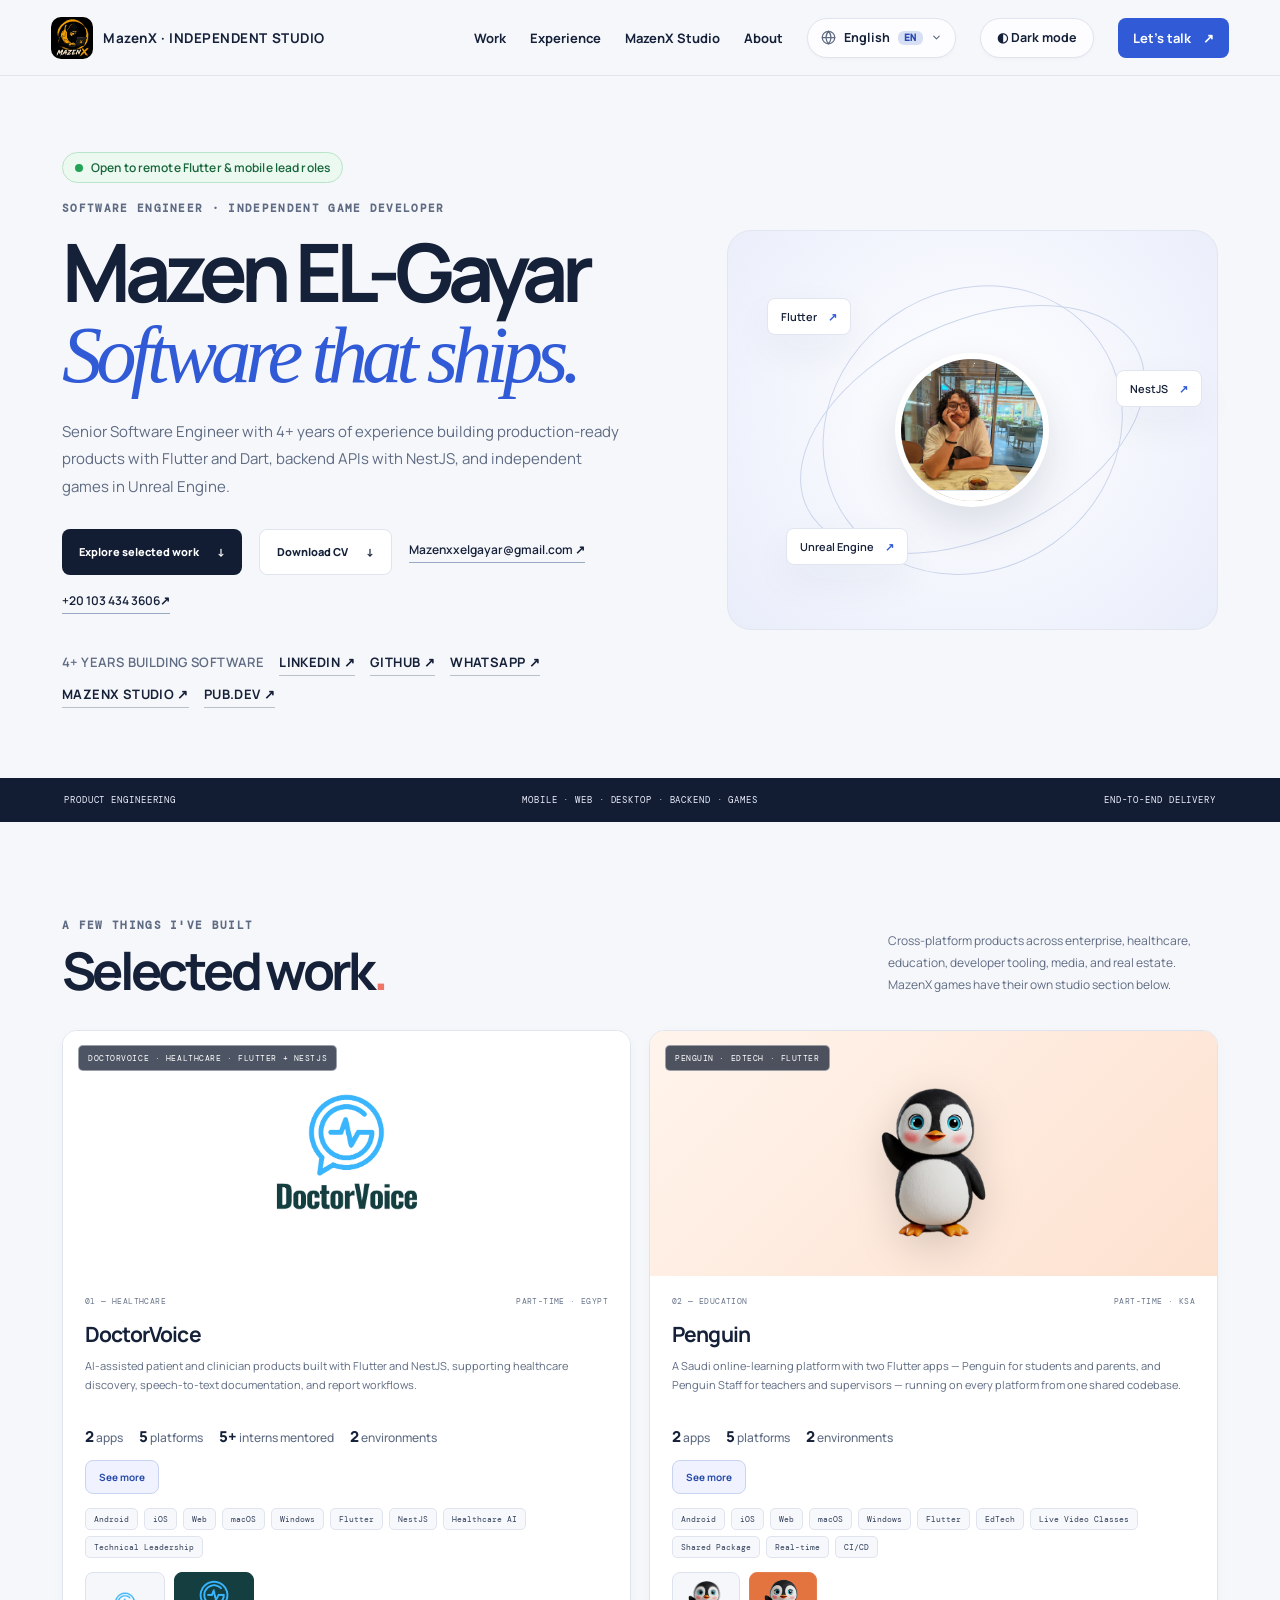
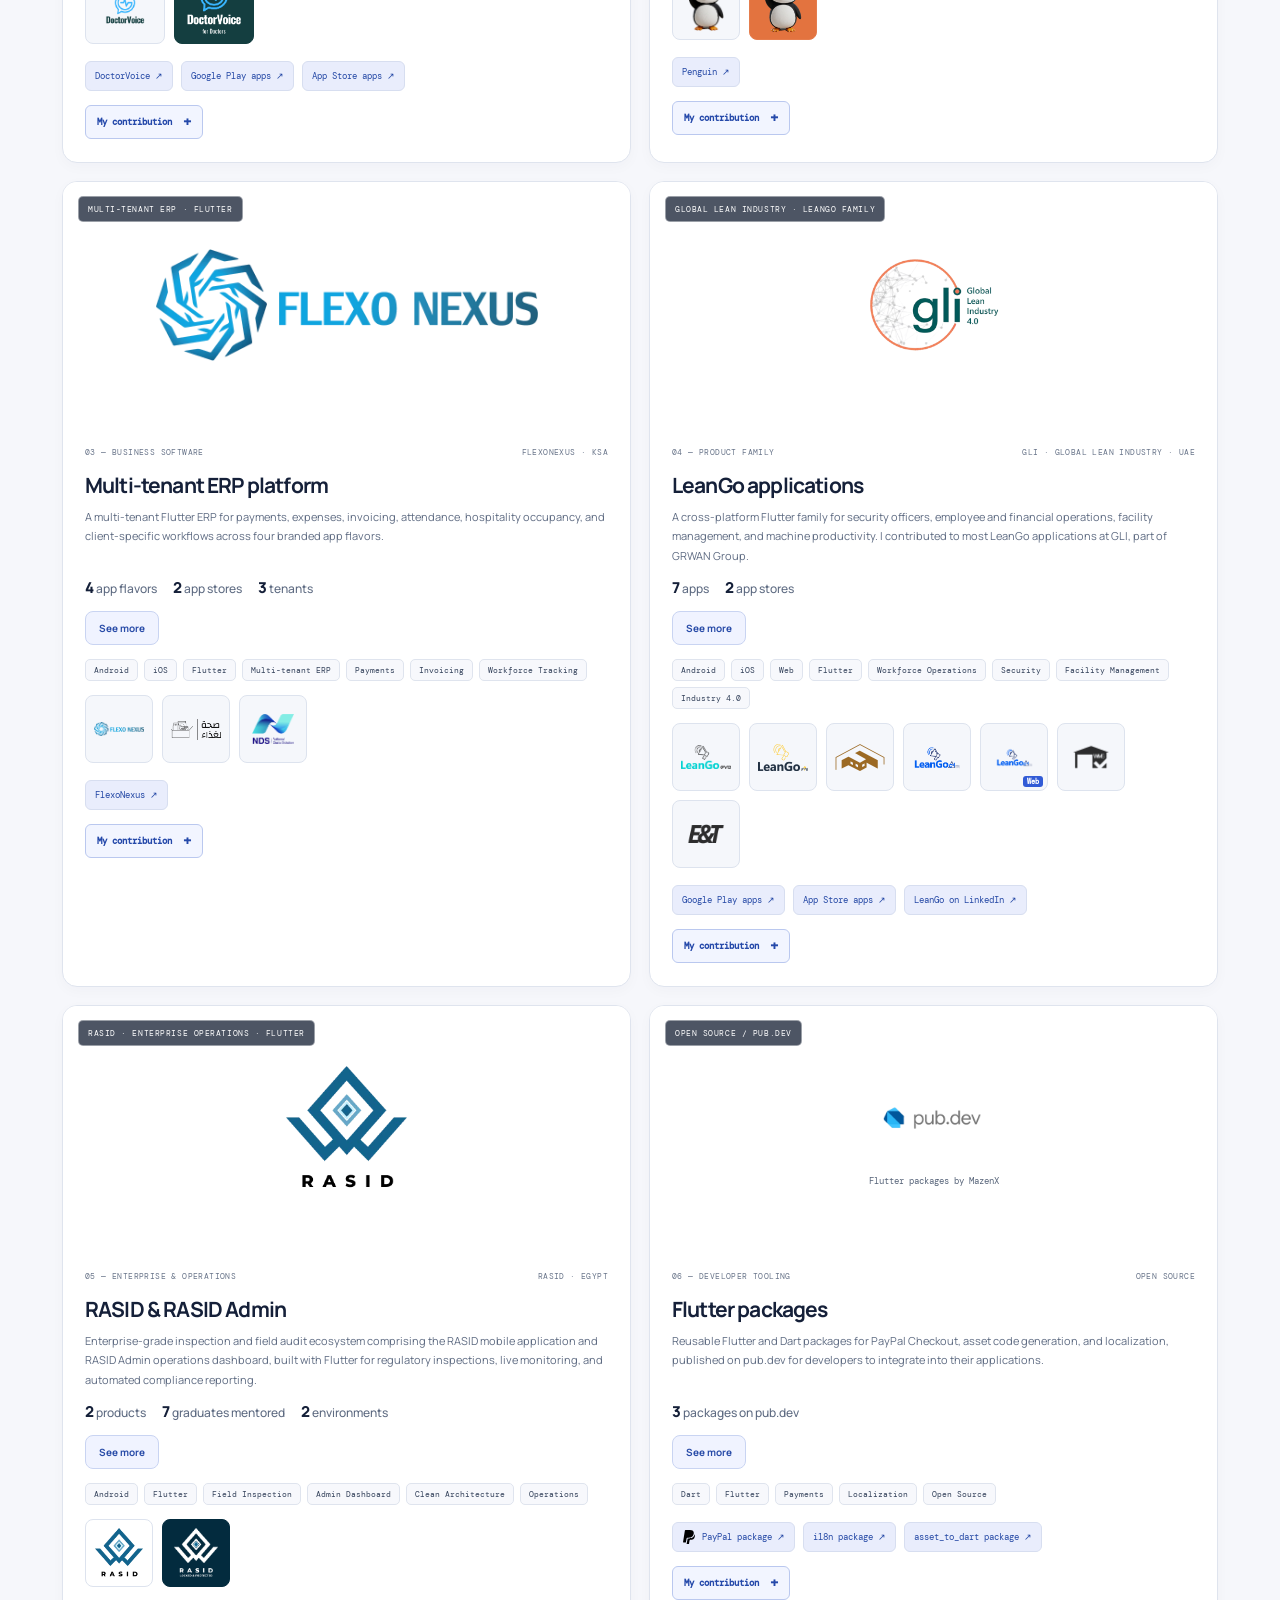
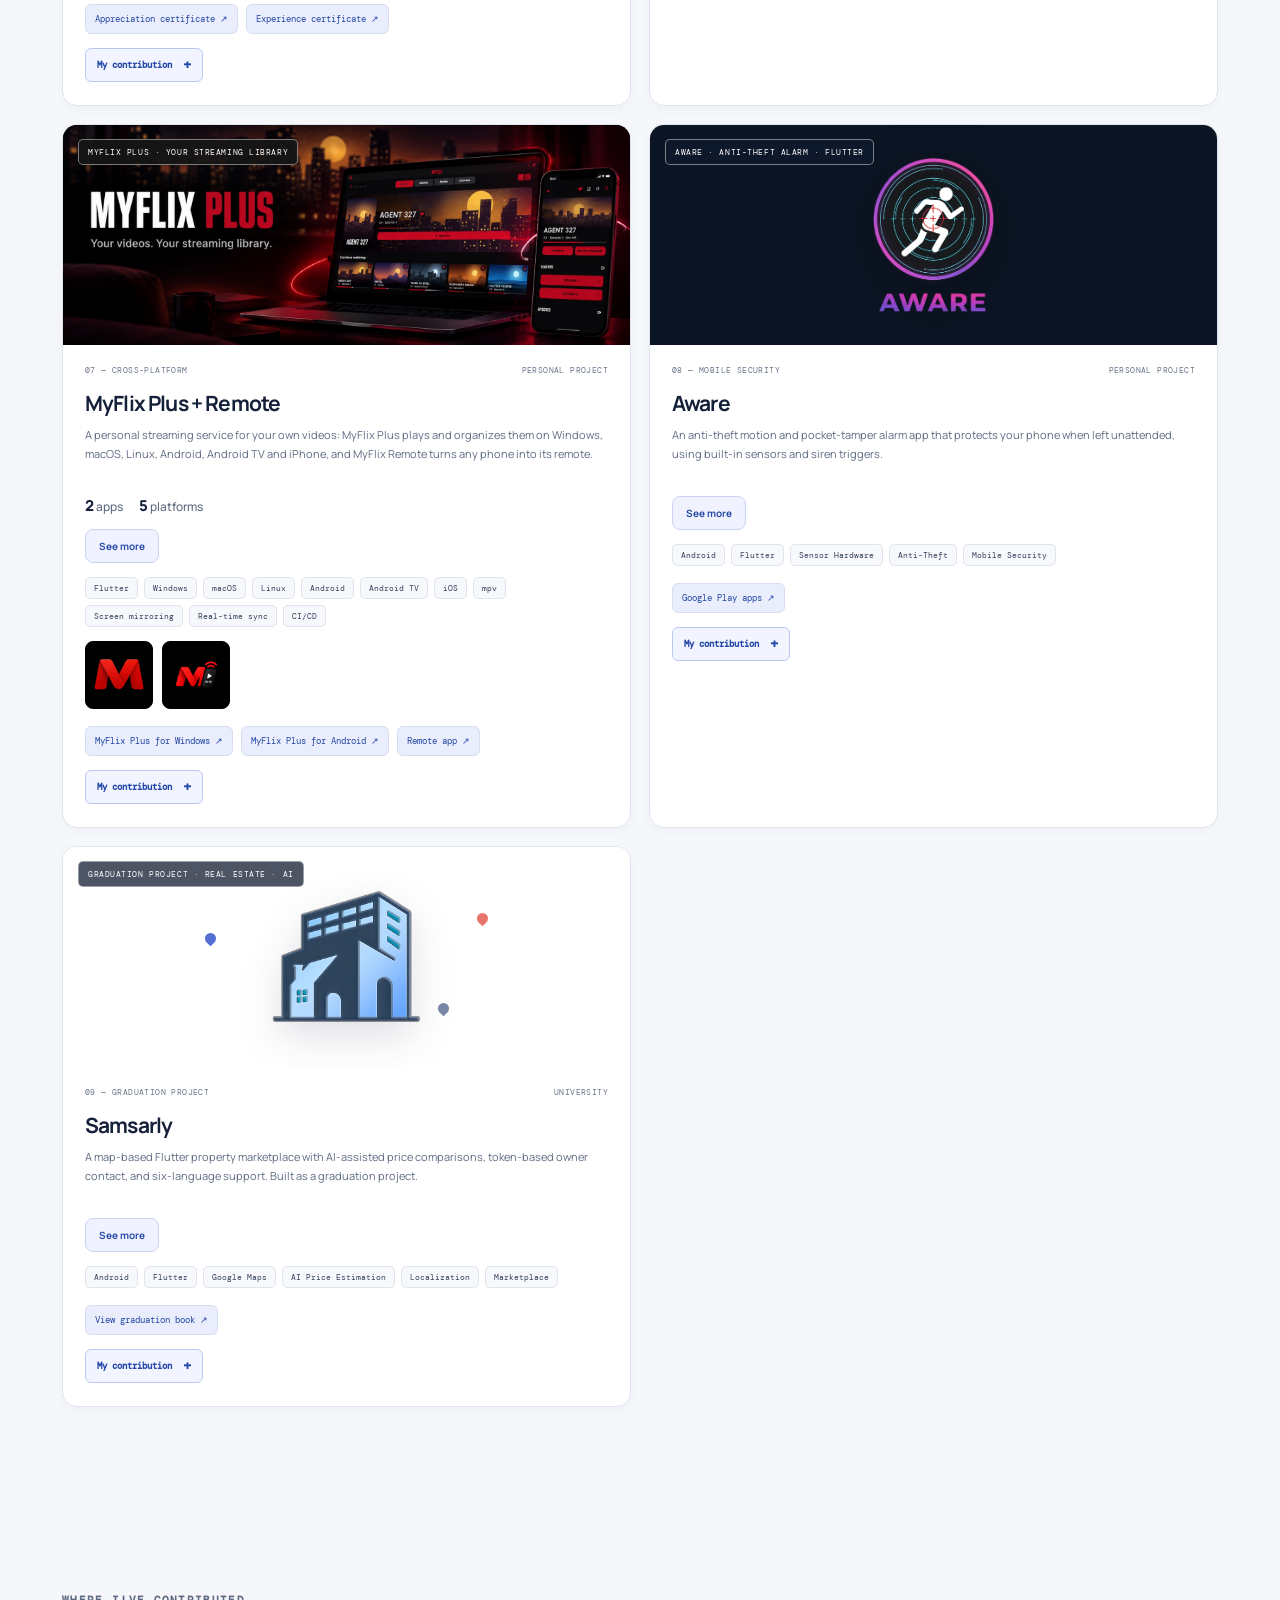
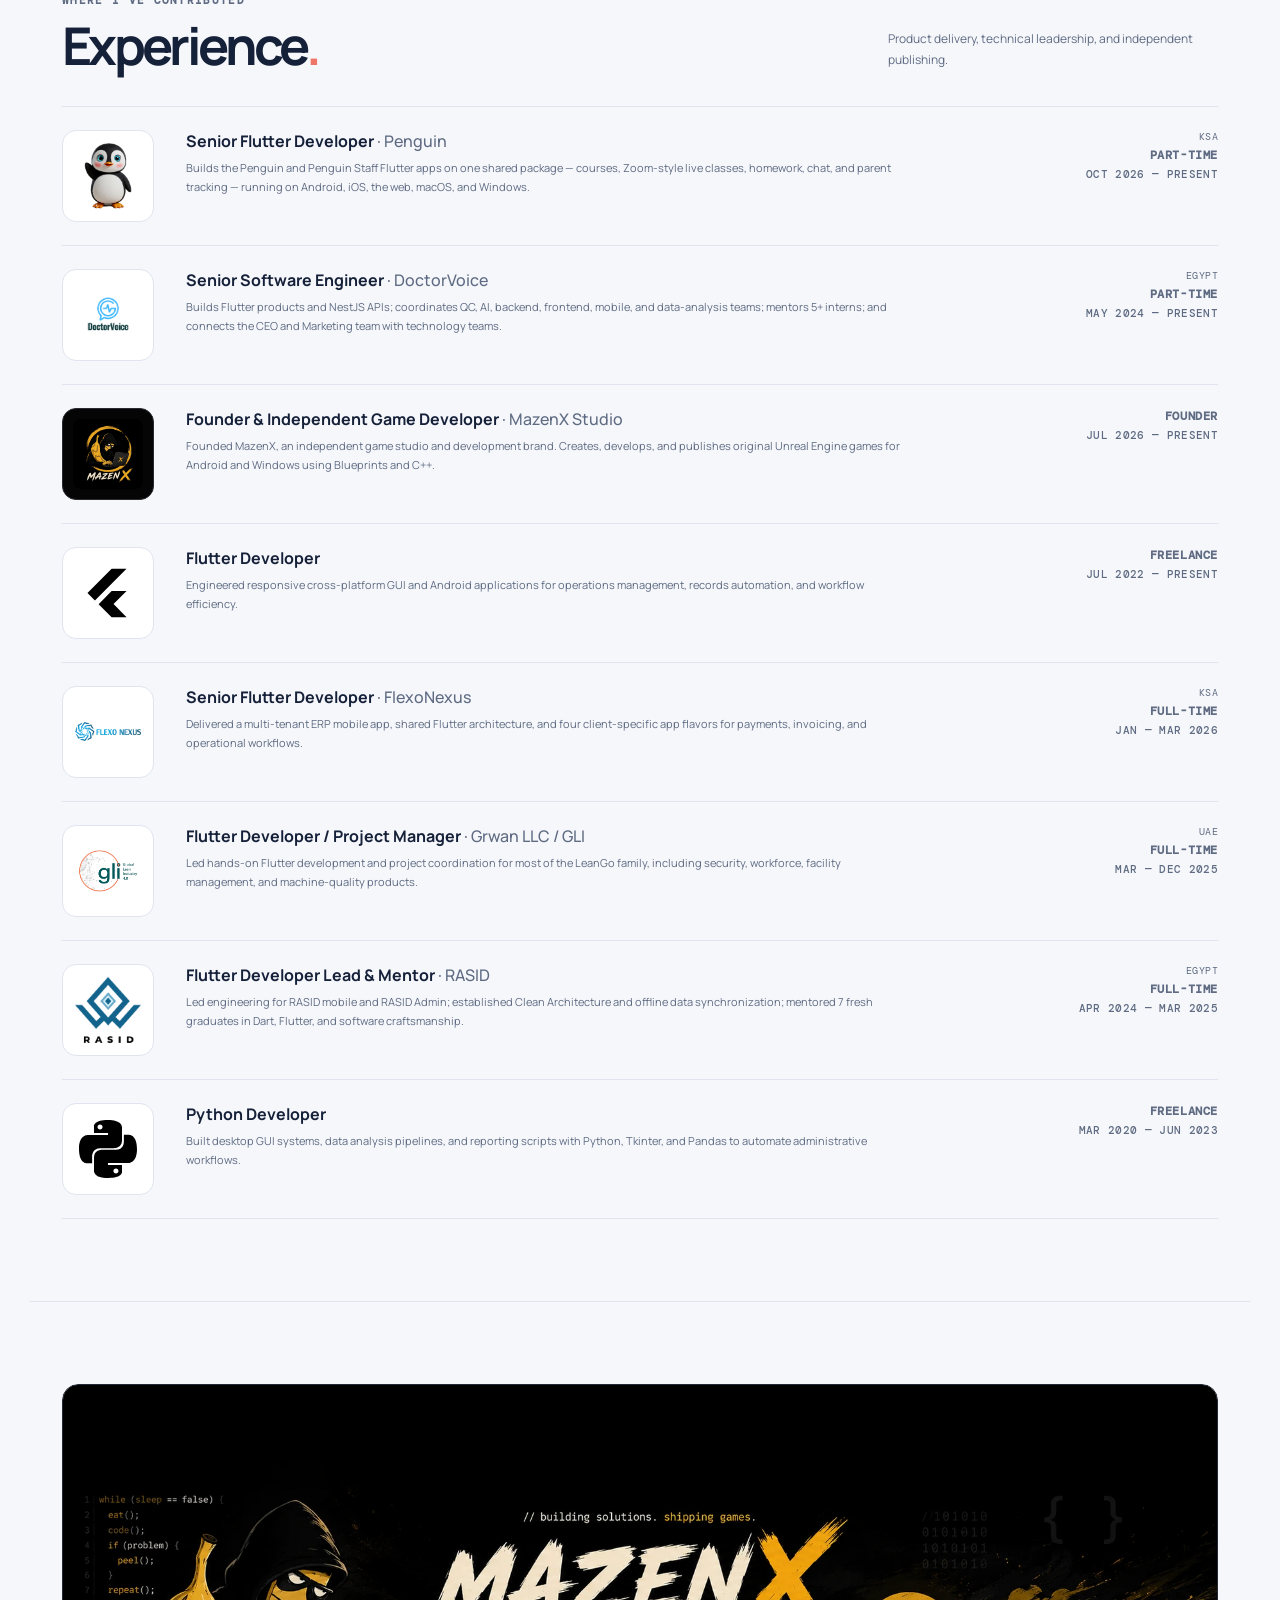
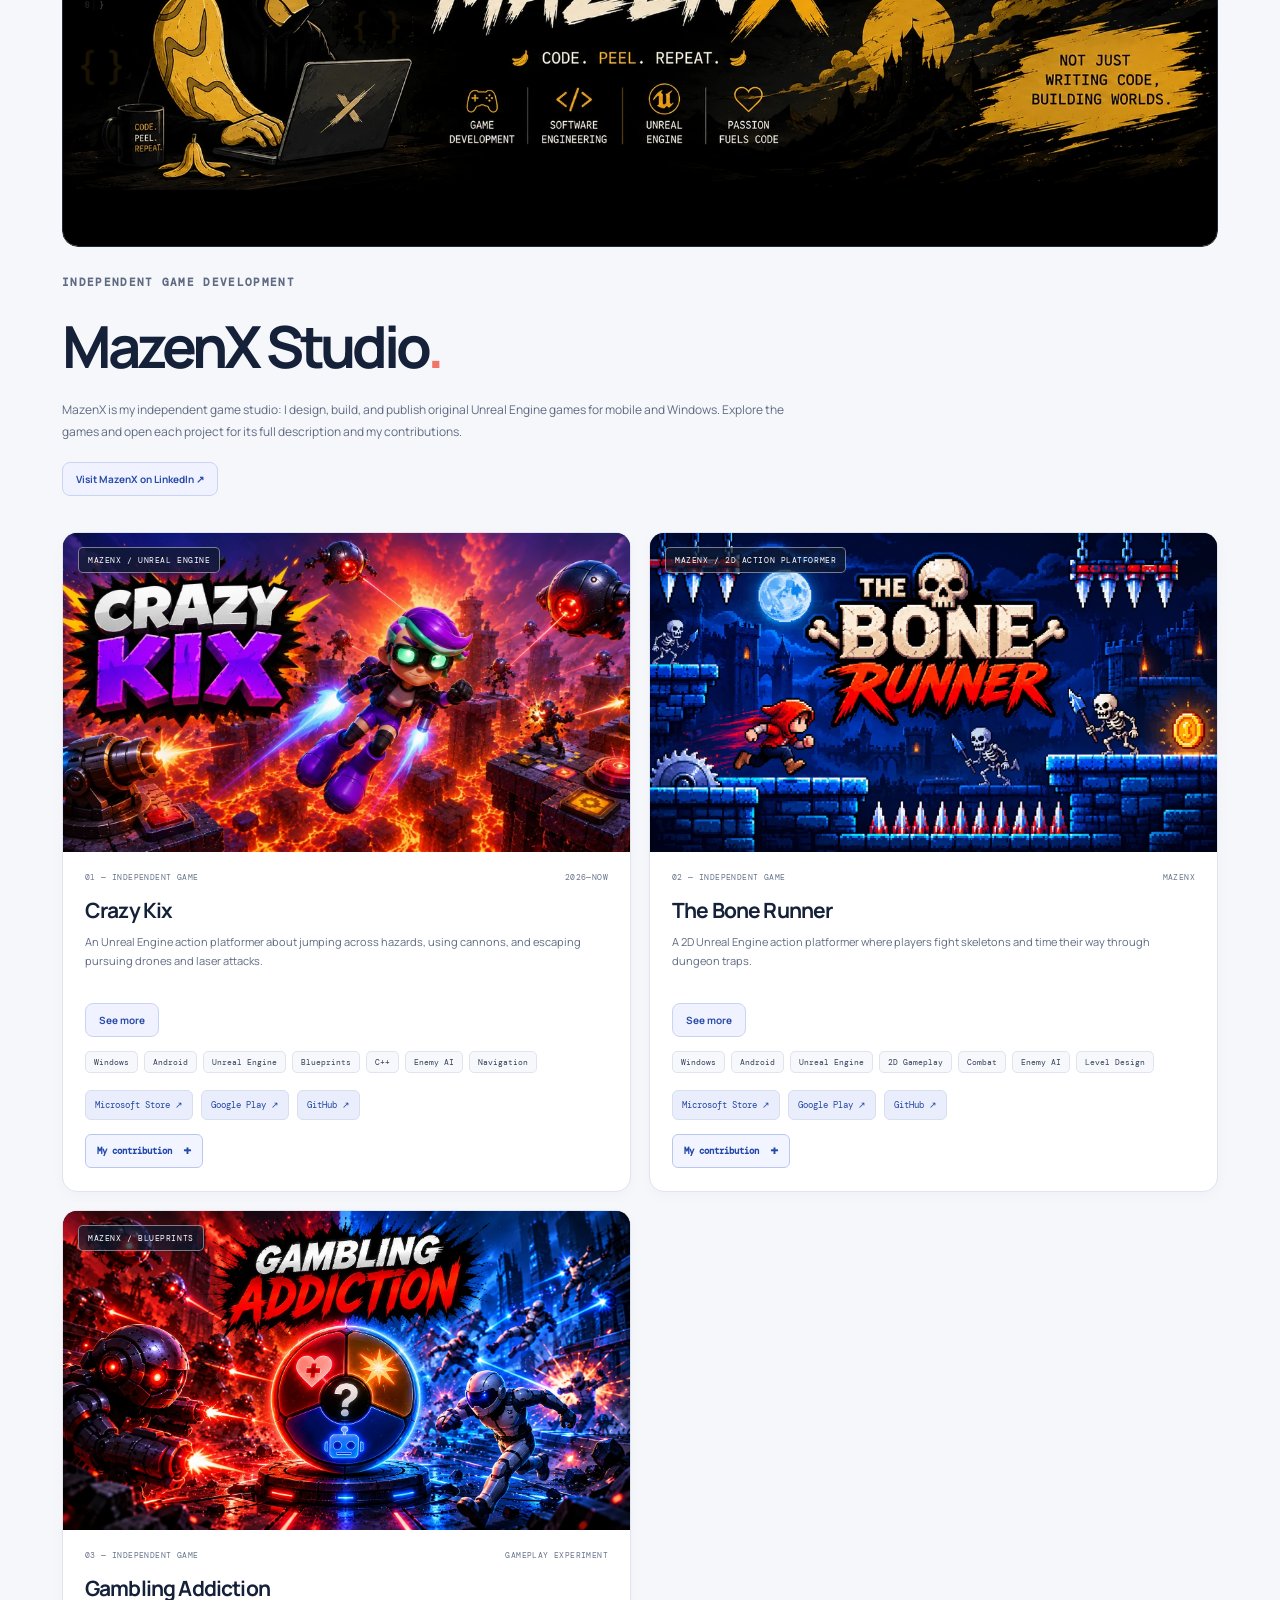
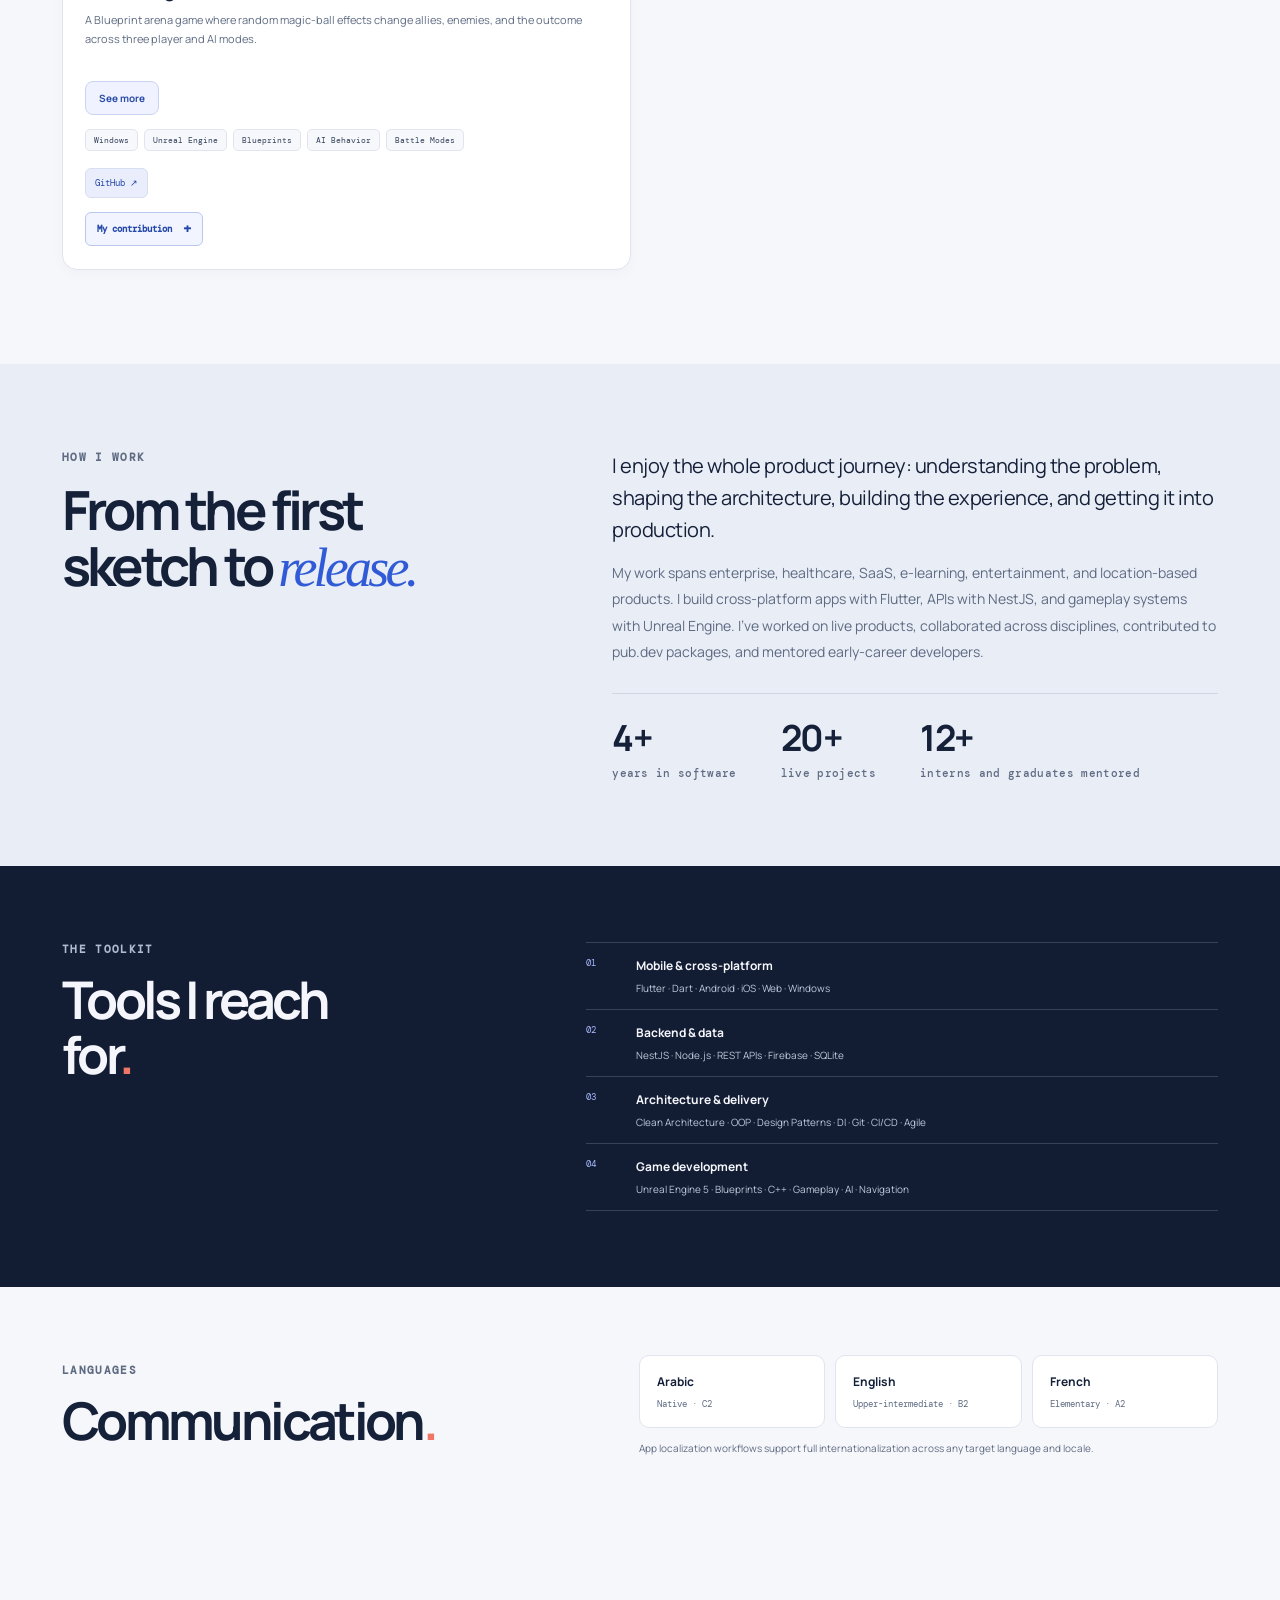
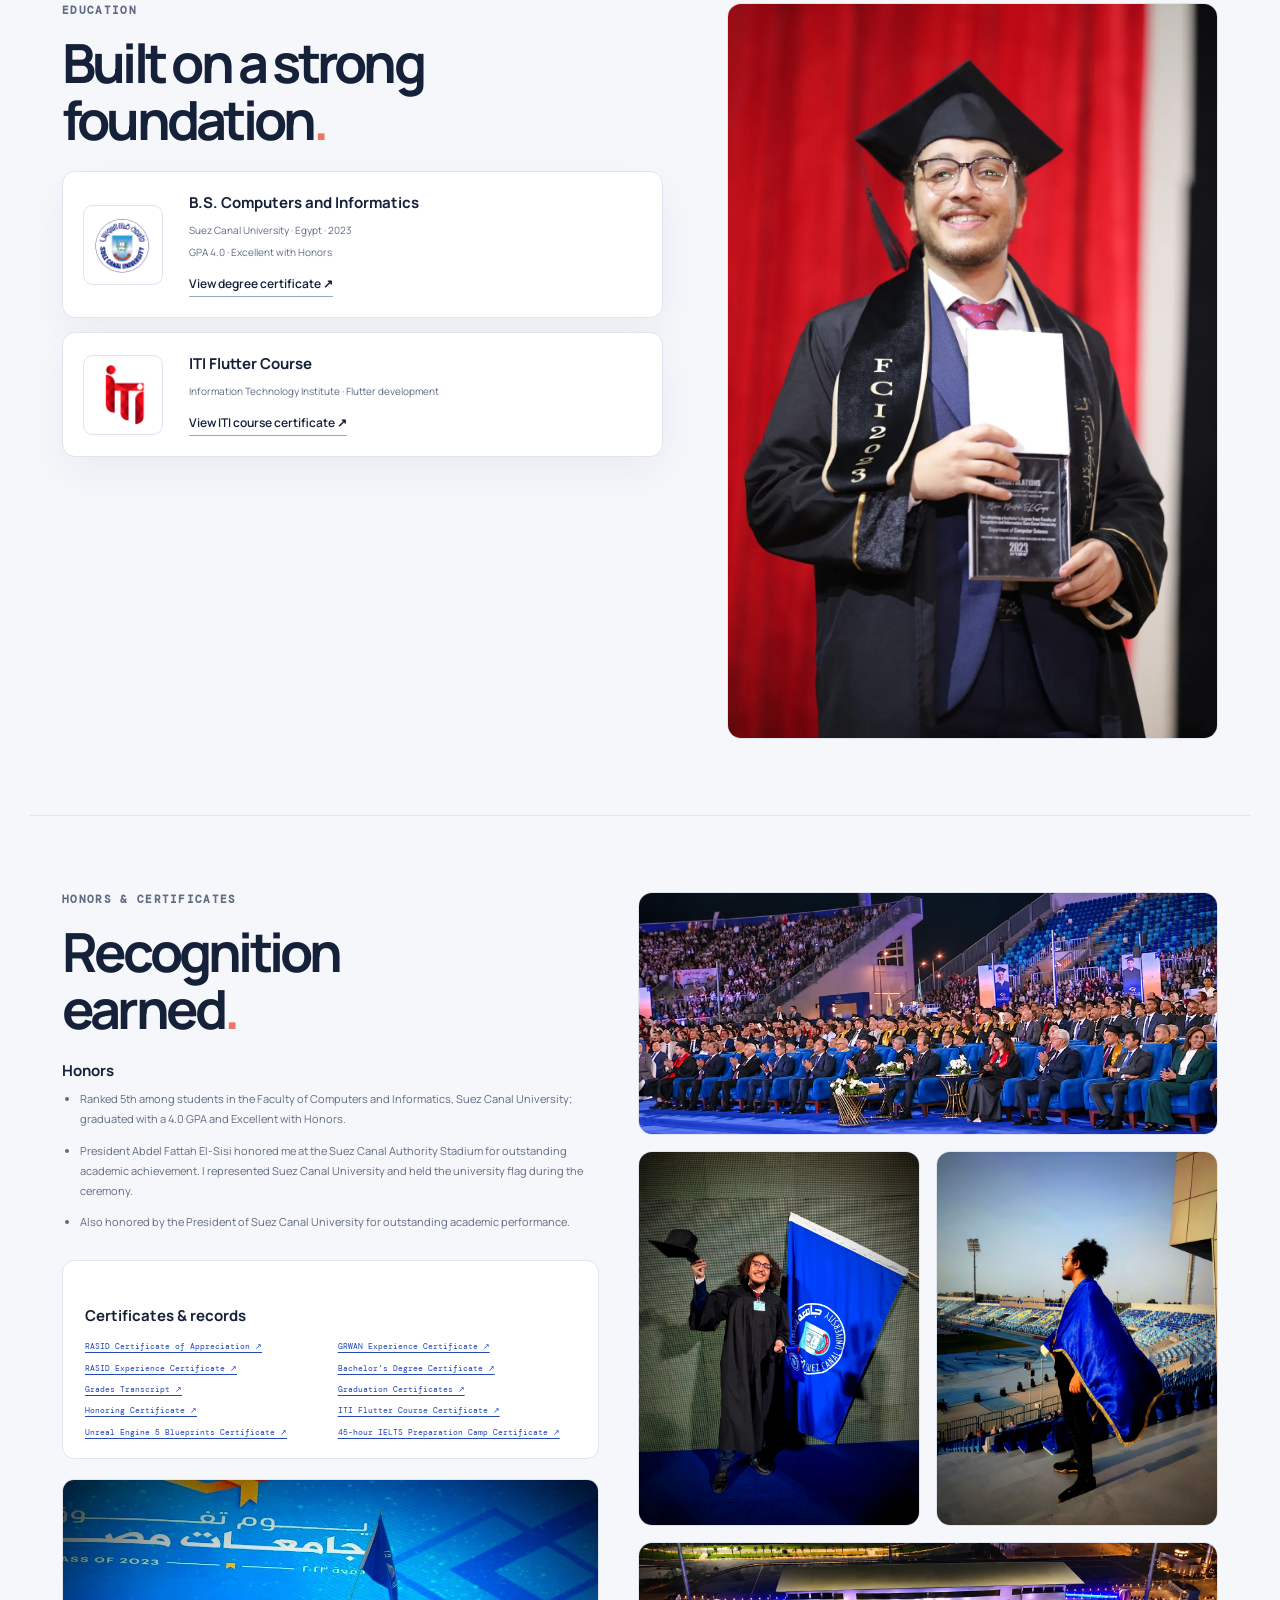
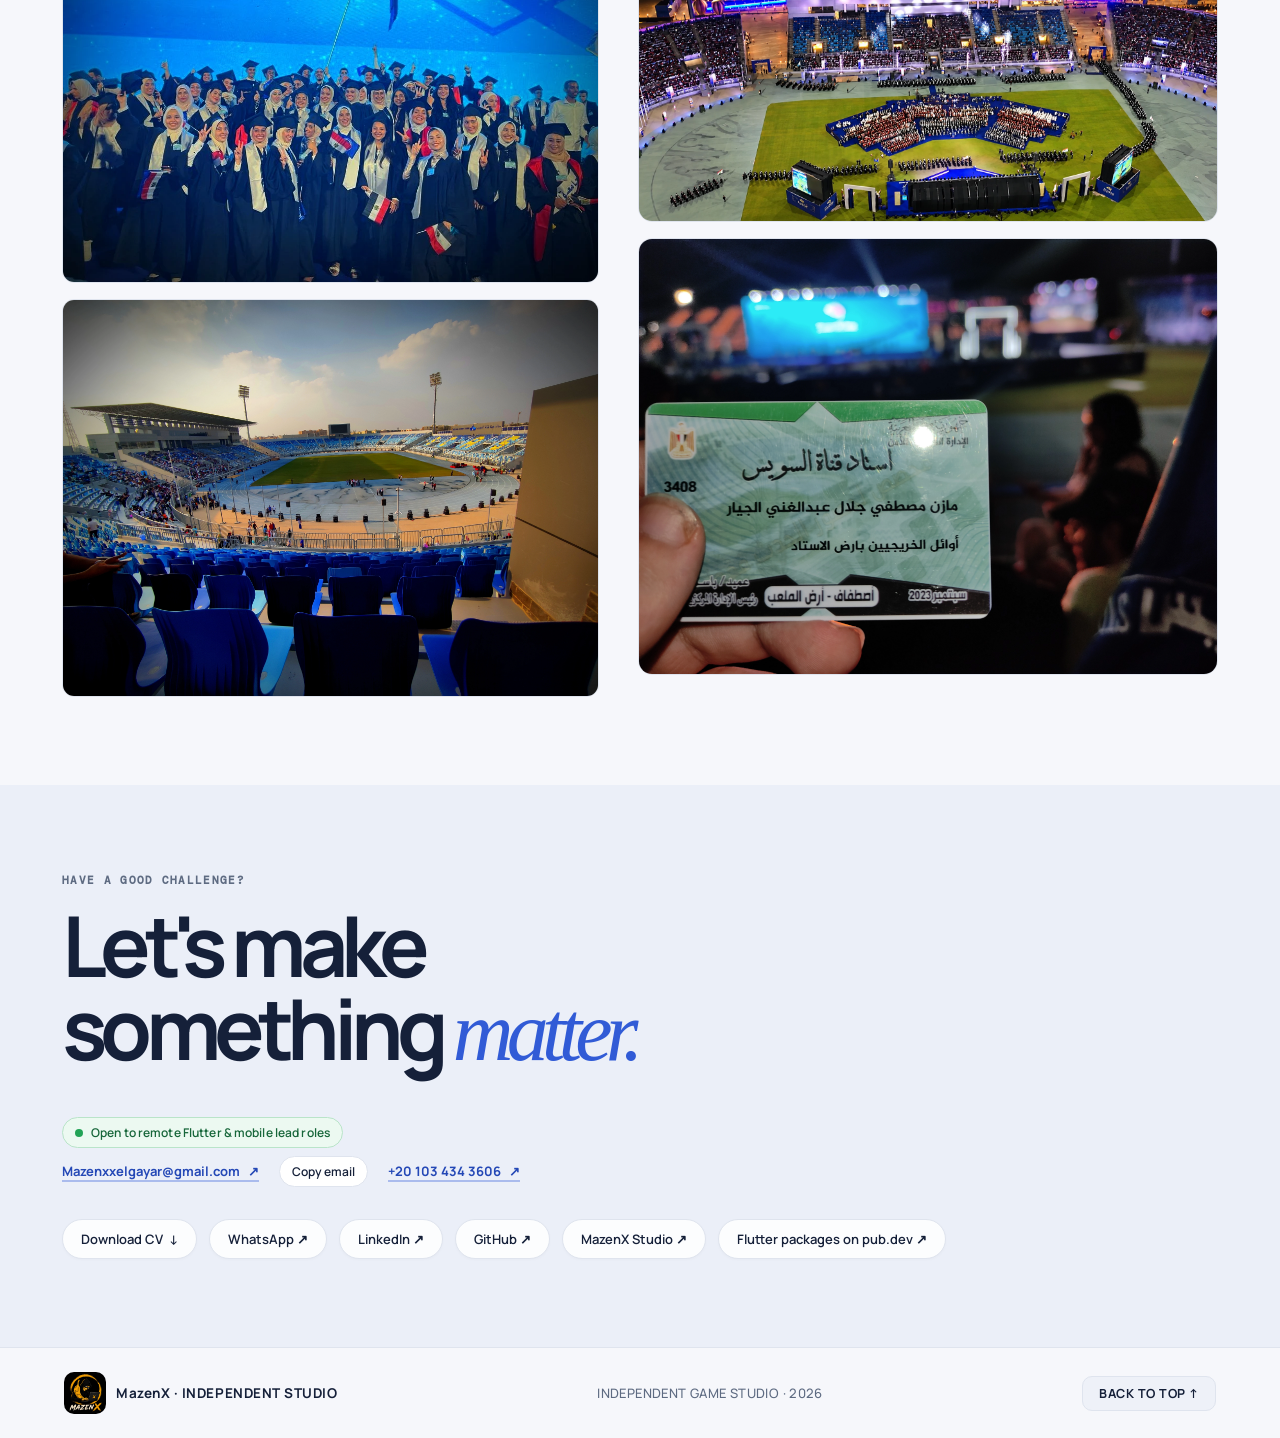
==== commit 54ead356: "Update MyFlix to Plus + Remote and refresh project facts - MyFlix card: new artwork, app icons, curr" ====
--- a/index.html
+++ b/index.html
@@ -106,7 +106,7 @@
     {"@type":"CreativeWork","name":"Crazy Kix","creator":{"@id":"https://mazenxelgayar.github.io/#person"},"url":"https://apps.microsoft.com/detail/9nst3zj3r8d7","genre":"Action platformer","keywords":"Unreal Engine, Blueprints, Android, Windows"},
     {"@type":"CreativeWork","name":"The Bone Runner","creator":{"@id":"https://mazenxelgayar.github.io/#person"},"url":"https://play.google.com/store/apps/details?id=com.mazenx.thebonerunner","genre":"2D action platformer","keywords":"Unreal Engine, 2D gameplay, Android, Windows"},
     {"@type":"CreativeWork","name":"Gambling Addiction","creator":{"@id":"https://mazenxelgayar.github.io/#person"},"url":"https://github.com/MazenxELGayar/gambling-addiction","genre":"Arena game","keywords":"Unreal Engine, Blueprints, AI, game modes"},
-    {"@type":"CreativeWork","name":"MyFlix and MyFlix Remote","creator":{"@id":"https://mazenxelgayar.github.io/#person"},"url":"https://apps.microsoft.com/detail/9p61pw36ppqw","description":"Connected Windows media player and Android remote with local library organization, metadata, playback resume, and synchronized control."},
+    {"@type":"CreativeWork","name":"MyFlix Plus and MyFlix Remote","creator":{"@id":"https://mazenxelgayar.github.io/#person"},"url":"https://apps.microsoft.com/detail/9p61pw36ppqw","sameAs":["https://play.google.com/apps/testing/com.mazenx.myflix_plus","https://play.google.com/store/apps/details?id=com.mazenx.myflix_remote"],"description":"Personal streaming service for your own videos on Windows, macOS, Linux, Android, Android TV and iOS, with a phone remote: streaming-style library, online subtitles, screen mirroring and video broadcast to phones, the phone as a speaker, synchronized group watching, home-screen widgets, and CI/CD releases to the Microsoft Store and Google Play."},
     {"@type":"CreativeWork","name":"Aware","creator":{"@id":"https://mazenxelgayar.github.io/#person"},"url":"https://play.google.com/store/apps/details?id=com.mazenx.aware","description":"Anti-theft motion and pocket-tamper alarm app for Android that protects phones using hardware sensors and authenticated siren alerts.","keywords":"Flutter, Android, anti-theft, motion alarm, sensors, security"},
     {"@type":"Book","name":"Samsarly","creator":{"@id":"https://mazenxelgayar.github.io/#person"},"description":"Graduation project: a Flutter real-estate marketplace with map search, AI-assisted price estimates, token-based property contact, and six-language localization. Published as a graduation book.","keywords":"Flutter, maps, real estate, graduation project, Arabic, English, French, Spanish, German, Turkish"}
   ]}
@@ -221,11 +221,11 @@
       <h1 data-i18n="hero_title">Mazen EL-Gayar<br><em>Software that ships.</em></h1>
       <p class="hero-lede" data-i18n="hero_lede">Senior Software Engineer with 4+ years of experience building production-ready products with Flutter and Dart, backend APIs with NestJS, and independent games in Unreal Engine.</p>
       <div class="hero-actions"><a class="button button-dark hero-explore" href="#work" data-i18n="hero_explore">Explore selected work <span>↓</span></a><a class="button button-outline cv-button" href="resume/Mazen-EL-Gayar-CV.pdf" download data-i18n="cv_download">Download CV <span>↓</span></a><a class="text-link" href="mailto:Mazenxxelgayar@gmail.com?subject=Job%20opportunity%20for%20Mazen"><bdi dir="ltr">Mazenxxelgayar@gmail.com</bdi> <span>↗</span></a><a class="text-link phone-link" href="tel:+201034343606"><bdi dir="ltr">+20 103 434 3606</bdi> <span>↗</span></a></div>
-      <div class="hero-meta"><span data-i18n="hero_exp">4+ YEARS BUILDING SOFTWARE</span><a href="https://www.linkedin.com/in/mazen-el-gayar-995949218/" target="_blank" rel="noopener" data-i18n="hero_linkedin">LINKEDIN ↗</a><a href="https://github.com/MazenxELGayar/" target="_blank" rel="noopener" data-i18n="hero_github">GITHUB ↗</a></div>
+      <div class="hero-meta"><span data-i18n="hero_exp">4+ YEARS BUILDING SOFTWARE</span><a href="https://www.linkedin.com/in/mazen-el-gayar-995949218/" target="_blank" rel="noopener" data-i18n="hero_linkedin">LINKEDIN ↗</a><a href="https://github.com/MazenxELGayar/" target="_blank" rel="noopener" data-i18n="hero_github">GITHUB ↗</a><a href="https://wa.me/201034343606" target="_blank" rel="noopener" data-i18n="hero_whatsapp">WHATSAPP ↗</a><a href="https://www.linkedin.com/company/144794199" target="_blank" rel="noopener" data-i18n="hero_studio">MAZENX STUDIO ↗</a><a href="#project-packages">PUB.DEV ↗</a></div>
     </div><div class="hero-art" aria-label="Flutter, backend, and game development specialties" role="img"><div class="orbit orbit-one"></div><div class="orbit orbit-two"></div><div class="orbit-center profile-center"><img src="assets/profile-photo.webp" alt="Mazen EL-Gayar"/><span class="orbit-caption" data-i18n="hero_orbit_caption">BUILD · SHIP · ITERATE</span></div><span class="orbit-tag tag-flutter">Flutter <b>↗</b></span><span class="orbit-tag tag-nest">NestJS <b>↗</b></span><span class="orbit-tag tag-unreal">Unreal Engine <b>↗</b></span></div></section>
     <section class="intro-strip"><p data-i18n="intro_engineering">PRODUCT ENGINEERING</p><p data-i18n="intro_platforms">MOBILE · WEB · DESKTOP · BACKEND · GAMES</p><p data-i18n="intro_delivery">END-TO-END DELIVERY</p></section>
     <section class="work-section section-wrap" id="work"><div class="section-heading"><div><p class="eyebrow" data-i18n="work_eyebrow">A FEW THINGS I'VE BUILT</p><h2 data-i18n="work_title">Selected work<span class="accent-dot">.</span></h2></div><p class="section-note" data-i18n="work_note">Cross-platform products across enterprise, healthcare, education, developer tooling, media, and real estate. MazenX games have their own studio section below.</p></div>
-      <div class="project-grid"><article class="project-card" id="project-doctorvoice"><div class="project-visual healthcare-visual"><img class="dv-logo dv-light" src="assets/doctorvoice-logo-light.webp" alt="DoctorVoice"/><img class="dv-logo dv-dark" src="assets/doctorvoice-logo-dark.webp" alt="DoctorVoice"/><span class="visual-label" data-i18n="vlabel_dv">DOCTORVOICE · HEALTHCARE · FLUTTER + NESTJS</span></div><div class="project-info"><div class="project-topline"><span data-i18n="proj_dv_topline">01 — HEALTHCARE</span><span><span data-i18n="exp_type_parttime">PART-TIME</span> · <span data-i18n="country_eg">EGYPT</span></span></div><h3 data-i18n="proj_dv_title">DoctorVoice</h3><p data-i18n="proj_dv_summary">AI-assisted patient and clinician products built with Flutter and NestJS, supporting healthcare discovery, speech-to-text documentation, and report workflows.</p><ul class="project-facts"><li><b>2</b> <span data-i18n="fact_apps">apps</span></li><li><b>5</b> <span data-i18n="fact_platforms">platforms</span></li><li><b>5+</b> <span data-i18n="fact_interns">interns mentored</span></li></ul><p class="project-long" data-i18n="proj_dv_long">The platform depends on coordinated delivery across product, design, mobile, web, backend, AI, quality control, and data analysis. The patient and doctor workflows are designed to make healthcare consultations easier to access and medical information easier to capture and review.</p><div class="tag-list"><span>Android</span><span>iOS</span><span>Web</span><span>macOS</span><span>Windows</span><span>Flutter</span><span>NestJS</span><span>Healthcare AI</span><span>Technical Leadership</span></div><div class="app-logos doctorvoice-apps"><div class="app-logo"><img class="app-logo-img app-light" src="assets/doctorvoice-logo-light.webp" alt="DoctorVoice app"><img class="app-logo-img app-dark" src="assets/doctorvoice-logo-dark.webp" alt="DoctorVoice app"></div><div class="app-logo doctors-app"><img class="app-logo-img" src="assets/doctorvoice-for-doctors.webp" alt="DoctorVoice for Doctors app"></div></div><div class="project-links"><a href="https://doctorvoice.net/" target="_blank" rel="noopener">DoctorVoice ↗</a><a href="https://play.google.com/store/apps/developer?id=DoctorVoice" target="_blank" rel="noopener" data-i18n="proj_link_google_play">Google Play ↗</a><a href="https://apps.apple.com/eg/developer/doctor-voice-technology/id1815534864" target="_blank" rel="noopener" data-i18n="proj_link_app_store">App Store ↗</a></div><details class="contribution"><summary data-i18n="my_contribution">My contribution</summary><p data-i18n="proj_dv_contrib">Alongside Flutter and NestJS engineering, I coordinate QC, AI, backend, frontend, mobile, and data-analysis teams. I mentor 5+ interns and act as the communication link between the CEO and Marketing team and the technology teams, aligning requirements and delivery.</p></details></div></article><article class="project-card" id="project-penguin"><div class="project-visual penguin-visual"><img class="penguin-main-logo" src="assets/penguin-mascot.png" alt="Penguin"/><span class="visual-label" data-i18n="vlabel_penguin">PENGUIN · EDTECH · FLUTTER</span></div><div class="project-info"><div class="project-topline"><span data-i18n="proj_penguin_topline">02 — EDUCATION</span><span><span data-i18n="exp_type_parttime">PART-TIME</span> · <span data-i18n="country_sa">KSA</span></span></div><h3 data-i18n="proj_penguin_title">Penguin</h3><p data-i18n="proj_penguin_summary">A Saudi online-learning platform with two Flutter apps — Penguin for students and parents, and Penguin Staff for teachers and supervisors — running on every platform from one shared codebase.</p><ul class="project-facts"><li><b>2</b> <span data-i18n="fact_apps">apps</span></li><li><b>5</b> <span data-i18n="fact_platforms">platforms</span></li><li><b>1</b> <span data-i18n="fact_codebase">shared codebase</span></li></ul><p class="project-long" data-i18n="proj_penguin_long">Students follow their courses, join Zoom-style live video classes with their teachers, do homework, practice with an AI tutor, and earn certificates. Parents link to their children with a QR code to follow homework and progress, while teachers and supervisors run classes, assignments, and meetings from the Staff app. Both apps share one Flutter package for networking, design system, translations, and features, and ship to Android, iOS, the web, macOS, and Windows.</p><div class="tag-list"><span>Android</span><span>iOS</span><span>Web</span><span>macOS</span><span>Windows</span><span>Flutter</span><span>EdTech</span><span>Live Video Classes</span><span>Shared Package</span><span>Real-time</span><span>CI/CD</span></div><div class="app-logos penguin-apps"><div class="app-logo penguin-app-tile"><img class="app-logo-img" src="assets/penguin-mascot.png" alt="Penguin app"></div><div class="app-logo penguin-staff-tile"><img class="app-logo-img" src="assets/penguin-staff-logo.png" alt="Penguin Staff app"></div></div><div class="project-links"><a href="https://penguin.com.sa/" target="_blank" rel="noopener">Penguin ↗</a></div><details class="contribution"><summary data-i18n="my_contribution">My contribution</summary><p data-i18n="proj_penguin_contrib">I built the shared Flutter package that both apps run on, integrated the Laravel backend across courses, assignments, chat, practice, and parent homework, added real-time updates, and brought both apps to the desktop and the web with adaptive big-screen layouts. I also set up the CI/CD release pipeline for the stores.</p></details></div></article><article class="project-card" id="project-flexonexus"><div class="project-visual erp-visual"><img class="flexo-main-logo app-light" src="assets/flexonexus-logo.webp" alt="FlexoNexus"><img class="flexo-main-logo app-dark" src="assets/flexonexus-logo-white.webp" alt="FlexoNexus"><span class="visual-label" data-i18n="vlabel_flexo">MULTI-TENANT ERP · FLUTTER</span></div><div class="project-info"><div class="project-topline"><span data-i18n="proj_flexo_topline">03 — BUSINESS SOFTWARE</span><span>FLEXONEXUS · <span data-i18n="country_sa">KSA</span></span></div><h3 data-i18n="proj_flexo_title">Multi-tenant ERP platform</h3><p data-i18n="proj_flexo_summary">A multi-tenant Flutter ERP for payments, expenses, invoicing, attendance, hospitality occupancy, and client-specific workflows across four branded app flavors.</p><ul class="project-facts"><li><b>4</b> <span data-i18n="fact_flavors">app flavors</span></li><li><b>2</b> <span data-i18n="fact_stores">app stores</span></li></ul><p class="project-long" data-i18n="proj_flexo_long">The product is delivered through a shared Flutter codebase configured for different client requirements. Four branded app flavors—Food &amp; Health, NDS, Restaurants, and the core FlexoNexus app—were prepared for controlled releases on Google Play and the App Store. The tenant model keeps common capabilities consistent while allowing client-specific presentation and workflows.</p><div class="tag-list"><span>Android</span><span>iOS</span><span>Flutter</span><span>Multi-tenant ERP</span><span>Payments</span><span>Invoicing</span><span>Workforce Tracking</span></div><div class="app-logos flexo-apps"><div class="app-logo"><img class="app-logo-img app-light" src="assets/flexonexus-logo.webp" alt="FlexoNexus app"><img class="app-logo-img app-dark" src="assets/flexonexus-logo-white.webp" alt="FlexoNexus app"></div><div class="app-logo"><img class="app-logo-img foodhealth-logo app-light" src="assets/flexonexus-tenant-food-health.webp" alt="Food &amp; Health Saudi app"><img class="app-logo-img foodhealth-logo app-dark filter-white" src="assets/flexonexus-tenant-food-health.webp" alt="Food &amp; Health Saudi app"></div><div class="app-logo nds-app-logo"><img class="app-logo-img nds-logo app-light" src="assets/flexonexus-tenant-nds.webp" alt="NDS app"><img class="app-logo-img nds-logo app-dark" src="assets/flexonexus-tenant-nds-dark.webp" alt="NDS app"></div></div><div class="project-links"><a href="https://www.linkedin.com/company/flexonexus" target="_blank" rel="noopener">FlexoNexus ↗</a></div><details class="contribution"><summary data-i18n="my_contribution">My contribution</summary><p data-i18n="proj_flexo_contrib">As a full-time Senior Flutter Developer, I implemented ERP mobile features in the shared app, adapted client-specific flows and branding, and delivered four app flavors. I worked on complex business workflows, data-driven interfaces, and release preparation across tenants.</p></details></div></article><article class="project-card" id="project-leango"><div class="project-visual leango-visual"><img class="group-logo gli-only" src="assets/gli-logo.webp" alt="Global Lean Industry"><span class="visual-label" data-i18n="vlabel_leango">GLOBAL LEAN INDUSTRY · LEANGO FAMILY</span></div><div class="project-info"><div class="project-topline"><span data-i18n="proj_leango_topline">04 — PRODUCT FAMILY</span><span>GLI · GLOBAL LEAN INDUSTRY · <span data-i18n="country_ae">UAE</span></span></div><h3 data-i18n="proj_leango_title">LeanGo applications</h3><p data-i18n="proj_leango_summary">A cross-platform Flutter family for security officers, employee and financial operations, facility management, and machine productivity. I contributed to most LeanGo applications at GLI, part of GRWAN Group.</p><ul class="project-facts"><li><b>4+</b> <span data-i18n="fact_apps">apps</span></li><li><b>2</b> <span data-i18n="fact_stores">app stores</span></li></ul><p class="project-long" data-i18n="proj_leango_long">LeanGo Eye supports security officers with NFC access, GPS tracking, reports, drug testing workflows, walkie-talkie communication, and group or private chat. LeanGo FTE is a financial and ERP-style operations app with attendance, shifts, leave and overtime requests, staff administration, room reservations, location tracking, ticketing, and team communication. LeanGo FM supports facility management through QR scanning, asset and location tracking, service tickets, SOS alerts, reports, and operation plans. LeanGo CIL combines a Flutter mobile app and web dashboard to monitor machine quality and productivity alongside people's tasks on machines, turning operational data into a detailed CIL dashboard. The app family also includes E&amp;T and related tools. Across the suite, modular, client-configurable features and role-based permissions support white-label deployments. Field workflows include GPS-, face-, and QR-based attendance, QR asset lookup organized by site, floor, and room, and security-post tasks connected to shifts and reporting. Background services, notifications, messaging, and live updates help coordinate work in the field.</p><div class="tag-list"><span>Android</span><span>iOS</span><span>Web</span><span>Flutter</span><span>Workforce Operations</span><span>Security</span><span>Facility Management</span><span>Industry 4.0</span></div><div class="app-logos leango-apps"><div class="app-logo"><img class="app-logo-img app-light" src="assets/leango-eye-light.webp" alt="LeanGo Eye"><img class="app-logo-img app-dark" src="assets/leango-eye-dark.webp" alt="LeanGo Eye"></div><div class="app-logo"><img class="app-logo-img app-light" src="assets/leango-fte-light.webp" alt="LeanGo FTE"><img class="app-logo-img app-dark filter-white" src="assets/leango-fte-light.webp" alt="LeanGo FTE"></div><div class="app-logo"><img class="app-logo-img app-light" src="assets/leango-fm-light.webp" alt="LeanGo FM"><img class="app-logo-img app-dark" src="assets/leango-fm-dark.webp" alt="LeanGo FM"></div><div class="app-logo"><img class="app-logo-img app-light cil-logo" src="assets/leango-cil-logo.webp" alt="LeanGo CIL"><img class="app-logo-img app-dark cil-logo filter-white" src="assets/leango-cil-logo.webp" alt="LeanGo CIL"></div></div><div class="project-links"><a href="https://play.google.com/store/apps/developer?id=GRWAN+GROUP+FZE" target="_blank" rel="noopener" data-i18n="proj_link_google_play">Google Play apps ↗</a><a href="https://apps.apple.com/us/developer/grwan-group-fze/id1619845290" target="_blank" rel="noopener" data-i18n="proj_link_app_store">App Store apps ↗</a><a href="https://www.linkedin.com/company/global-lean-industry-4-0/posts/?feedView=all" target="_blank" rel="noopener" data-i18n="proj_link_leango_linkedin">LeanGo on LinkedIn ↗</a></div><details class="contribution"><summary data-i18n="my_contribution">My contribution</summary><p data-i18n="proj_leango_contrib">I worked across most of the LeanGo family as a Flutter developer and project manager: translated product requirements into maintainable cross-platform features, integrated APIs and native device capabilities, coordinated sprints and reviews, and supported staged releases. For CIL, I contributed to both the Android app and Flutter Web dashboard, integrated REST APIs, and helped rebuild data flows during the migration from Firebase to a custom SQL-backed server.</p></details></div></article><article class="project-card" id="project-rasid"><div class="project-visual rasid-visual"><img class="rasid-main-logo rasid-light" src="assets/rasid-logo-blue.webp" alt="RASID"><img class="rasid-main-logo rasid-dark" src="assets/rasid-logo-white.webp" alt="RASID"><span class="visual-label" data-i18n="vlabel_rasid">RASID · ENTERPRISE OPERATIONS · FLUTTER</span></div><div class="project-info"><div class="project-topline"><span data-i18n="proj_rasid_topline">05 — ENTERPRISE & OPERATIONS</span><span>RASID · <span data-i18n="country_eg">EGYPT</span></span></div><h3 data-i18n="proj_rasid_title">RASID & RASID Admin</h3><p data-i18n="proj_rasid_summary">Enterprise-grade inspection and field audit ecosystem comprising the RASID mobile application and RASID Admin operations dashboard, built with Flutter for regulatory inspections, live monitoring, and automated compliance reporting.</p><ul class="project-facts"><li><b>2</b> <span data-i18n="fact_products">products</span></li><li><b>7</b> <span data-i18n="fact_graduates">graduates mentored</span></li></ul><p class="project-long" data-i18n="proj_rasid_long">RASID is a mission-critical digital inspection platform engineered for field audits, real-time compliance tracking, and administrative governance. The system integrates an offline-first Flutter mobile client with a powerful RASID Admin web dashboard, enabling inspectors to execute complex digital checklists, capture verifiable field evidence, and trigger instant incident escalations. Built with Clean Architecture, robust state management, and optimized local caching, RASID ensures uninterrupted field operation with seamless background data synchronization upon network availability.</p><div class="tag-list"><span>Android</span><span>Flutter</span><span>Field Inspection</span><span>Admin Dashboard</span><span>Clean Architecture</span><span>Operations</span></div><div class="app-logos rasid-apps"><div class="app-logo rasid-app-tile"><img class="app-logo-img rasid-light" src="assets/rasid-logo-blue.webp" alt="RASID App"><img class="app-logo-img rasid-dark" src="assets/rasid-logo-white.webp" alt="RASID App"></div><div class="app-logo rasid-dashboard-tile"><img class="app-logo-img" src="assets/rasid-logo-white.webp" alt="RASID Dashboard"></div></div><div class="project-links"><a href="https://drive.google.com/file/d/1CrptTPTvchxBL_E1vqTnwMbjTIUrsXG0/view?usp=drive_link" target="_blank" rel="noopener" data-i18n="proj_link_rasid_appr">Appreciation certificate ↗</a><a href="https://drive.google.com/file/d/1Kz0Tw8DL-INkzbP9-f60v2yJwS80ib6v/view?usp=drive_link" target="_blank" rel="noopener" data-i18n="proj_link_rasid_exp">Experience certificate ↗</a></div><details class="contribution"><summary data-i18n="my_contribution">My contribution</summary><p data-i18n="proj_rasid_contrib">Led the end-to-end engineering of RASID mobile and RASID Admin from initial architecture through deployment. Implemented Clean Architecture to enforce modularity and testability, designed the offline-first caching and sync engine, and delivered a high-performance, intuitive user experience. Mentored and upskilled 7 fresh graduate engineers in Dart, Flutter, Clean Architecture, and software engineering best practices, while collaborating closely with product managers and backend teams to align system delivery with enterprise compliance objectives.</p></details></div></article><article class="project-card" id="project-packages"><div class="project-visual package-visual"><img class="pubdev-logo" src="assets/pubdev-logo.webp" alt="pub.dev logo"><span class="package-line">Flutter packages by MazenX</span><span class="visual-label" data-i18n="vlabel_pkg">OPEN SOURCE / PUB.DEV</span></div><div class="project-info"><div class="project-topline"><span data-i18n="proj_pkg_topline">06 — DEVELOPER TOOLING</span><span>OPEN SOURCE</span></div><h3 data-i18n="proj_pkg_title">Flutter packages</h3><p data-i18n="proj_pkg_summary">Reusable Flutter and Dart packages for PayPal Checkout, asset code generation, and localization, published on pub.dev for developers to integrate into their applications.</p><ul class="project-facts"><li><b>3</b> <span data-i18n="fact_packages">packages on pub.dev</span></li></ul><p class="project-long" data-i18n="proj_pkg_long">The packages are distributed for use by Flutter developers and are accompanied by package documentation and versioned releases. They reflect my focus on reusable components, practical developer tooling, and sharing solutions with the wider Dart ecosystem.</p><div class="tag-list"><span>Dart</span><span>Flutter</span><span>Payments</span><span>Localization</span><span>Open Source</span></div><div class="project-links"><a href="https://pub.dev/packages/flutter_paypal_payment_checkout_v2" target="_blank" rel="noopener" data-i18n="proj_link_paypal"><img class="btn-icon" src="assets/paypal-icon.svg" alt="" width="14" height="14"> PayPal package ↗</a><a href="https://pub.dev/packages/flutter_i18n_translator" target="_blank" rel="noopener" data-i18n="proj_link_i18n">i18n package ↗</a><a href="https://pub.dev/packages/asset_to_dart" target="_blank" rel="noopener" data-i18n="proj_link_asset">asset_to_dart package ↗</a></div><details class="contribution"><summary data-i18n="my_contribution">My contribution</summary><p data-i18n="proj_pkg_contrib">I designed, implemented, published, and maintain these packages, including the API surface, package metadata, documentation, and release updates.</p></details></div></article><article class="project-card compact-card" id="project-myflix"><div class="project-visual myflix-visual"><img src="assets/myflix-cover.webp" alt="MyFlix project artwork"><span class="visual-label" data-i18n="vlabel_myflix">CONNECTED MEDIA ECOSYSTEM</span></div><div class="project-info"><div class="project-topline"><span data-i18n="proj_myflix_topline">07 — CROSS-PLATFORM</span><span>PERSONAL PROJECT</span></div><h3 data-i18n="proj_myflix_title">MyFlix + Remote</h3><p data-i18n="proj_myflix_summary">A Windows local-media player and Android remote with media libraries, metadata, resume playback, and cross-device control.</p><ul class="project-facts"><li><b>2</b> <span data-i18n="fact_apps">apps</span></li><li><b>2</b> <span data-i18n="fact_platforms">platforms</span></li></ul><p class="project-long" data-i18n="proj_myflix_long">The remote app pairs with desktop playback so a phone can control media across devices. Synchronized playback state and low-latency communication create one continuous viewing experience, with mobile control for browsing and playback actions.</p><div class="tag-list"><span>Windows</span><span>Android</span><span>Flutter</span><span>Media Metadata</span><span>Device Sync</span></div><div class="project-links"><a href="https://apps.microsoft.com/detail/9p61pw36ppqw" target="_blank" rel="noopener" data-i18n="proj_link_myflix_win">MyFlix for Windows ↗</a><a href="https://play.google.com/store/apps/details?id=com.mazenx.myflix_remote" target="_blank" rel="noopener" data-i18n="proj_link_myflix_remote">Remote app ↗</a></div><details class="contribution"><summary data-i18n="my_contribution">My contribution</summary><p data-i18n="proj_myflix_contrib">I designed and built the cross-platform MyFlix and MyFlix Remote ecosystem, including the desktop media experience, local library organization, metadata enrichment, resume playback, and real-time remote-control communication between Windows and Android.</p></details></div></article><article class="project-card compact-card" id="project-aware"><div class="project-visual aware-visual"><img class="aware-logo" src="assets/aware-logo.webp" alt="Aware app logo"><span class="visual-label" data-i18n="vlabel_aware">AWARE · ANTI-THEFT ALARM · FLUTTER</span></div><div class="project-info"><div class="project-topline"><span data-i18n="proj_aware_topline">08 — MOBILE SECURITY</span><span>PERSONAL PROJECT</span></div><h3 data-i18n="proj_aware_title">Aware</h3><p data-i18n="proj_aware_summary">An anti-theft motion and pocket-tamper alarm app that protects your phone when left unattended, using built-in sensors and siren triggers.</p><p class="project-long" data-i18n="proj_aware_long">Aware protects your device using hardware motion and light sensors. Once armed, any unauthorized movement or pocket removal starts an authentication countdown; if not unlocked in time, Aware unleashes a loud siren alarm that only stops upon user authentication.</p><div class="tag-list"><span>Android</span><span>Flutter</span><span>Sensor Hardware</span><span>Anti-Theft</span><span>Mobile Security</span></div><div class="project-links"><a href="https://play.google.com/store/apps/details?id=com.mazenx.aware" target="_blank" rel="noopener" data-i18n="proj_link_google_play">Google Play ↗</a></div><details class="contribution"><summary data-i18n="my_contribution">My contribution</summary><p data-i18n="proj_aware_contrib">Independently designed, engineered, and published Aware on Google Play with Flutter. Built sensor detection algorithms (motion, pocket-mode), tamper-proof countdown timers, audio alarm handling, and an intuitive one-tap security workflow.</p></details></div></article><article class="project-card compact-card" id="project-samsarly"><div class="project-visual samsarly-visual"><img src="assets/samsarly.webp" alt="Samsarly app icon"><span class="visual-label" data-i18n="vlabel_samsarly">GRADUATION PROJECT · REAL ESTATE · AI</span><span class="map-pin pin-one"></span><span class="map-pin pin-two"></span><span class="map-pin pin-three"></span></div><div class="project-info"><div class="project-topline"><span data-i18n="proj_samsarly_topline">09 — GRADUATION PROJECT</span><span>UNIVERSITY</span></div><h3 data-i18n="proj_samsarly_title">Samsarly</h3><p data-i18n="proj_samsarly_summary">A map-based Flutter property marketplace with AI-assisted price comparisons, token-based owner contact, and six-language support. Built as a graduation project.</p><p class="project-long" data-i18n="proj_samsarly_long">Users can earn tokens through engagement or purchase them, spend tokens to reveal contact details or directions, and list their own property. The app supports Arabic, English, French, Spanish, German, and Turkish, with light and dark themes.</p><div class="tag-list"><span>Android</span><span>Flutter</span><span>Google Maps</span><span>AI Price Estimation</span><span>Localization</span><span>Marketplace</span></div><div class="project-links"><a href="https://drive.google.com/drive/folders/1Np1pWll0sJov6dVZNhjZiWiKsYhw4dZK" target="_blank" rel="noopener" data-i18n="proj_link_grad_book">View graduation book ↗</a></div><details class="contribution"><summary data-i18n="my_contribution">My contribution</summary><p data-i18n="proj_samsarly_contrib">I built the cross-platform Flutter marketplace experience, including map-based discovery, search filters, property details, token-based contact and directions, AI-assisted price comparison, and localization and theme support.</p></details></div></article></div>
+      <div class="project-grid"><article class="project-card" id="project-doctorvoice"><div class="project-visual healthcare-visual"><img class="dv-logo dv-light" src="assets/doctorvoice-logo-light.webp" alt="DoctorVoice"/><img class="dv-logo dv-dark" src="assets/doctorvoice-logo-dark.webp" alt="DoctorVoice"/><span class="visual-label" data-i18n="vlabel_dv">DOCTORVOICE · HEALTHCARE · FLUTTER + NESTJS</span></div><div class="project-info"><div class="project-topline"><span data-i18n="proj_dv_topline">01 — HEALTHCARE</span><span><span data-i18n="exp_type_parttime">PART-TIME</span> · <span data-i18n="country_eg">EGYPT</span></span></div><h3 data-i18n="proj_dv_title">DoctorVoice</h3><p data-i18n="proj_dv_summary">AI-assisted patient and clinician products built with Flutter and NestJS, supporting healthcare discovery, speech-to-text documentation, and report workflows.</p><ul class="project-facts"><li><b>2</b> <span data-i18n="fact_apps">apps</span></li><li><b>5</b> <span data-i18n="fact_platforms">platforms</span></li><li><b>5+</b> <span data-i18n="fact_interns">interns mentored</span></li><li><b>2</b> <span data-i18n="fact_envs">environments</span></li></ul><p class="project-long" data-i18n="proj_dv_long">The platform depends on coordinated delivery across product, design, mobile, web, backend, AI, quality control, and data analysis. The patient and doctor workflows are designed to make healthcare consultations easier to access and medical information easier to capture and review.</p><div class="tag-list"><span>Android</span><span>iOS</span><span>Web</span><span>macOS</span><span>Windows</span><span>Flutter</span><span>NestJS</span><span>Healthcare AI</span><span>Technical Leadership</span></div><div class="app-logos doctorvoice-apps"><div class="app-logo"><img class="app-logo-img app-light" src="assets/doctorvoice-logo-light.webp" alt="DoctorVoice app"><img class="app-logo-img app-dark" src="assets/doctorvoice-logo-dark.webp" alt="DoctorVoice app"></div><div class="app-logo doctors-app"><img class="app-logo-img" src="assets/doctorvoice-for-doctors.webp" alt="DoctorVoice for Doctors app"></div></div><div class="project-links"><a href="https://doctorvoice.net/" target="_blank" rel="noopener">DoctorVoice ↗</a><a href="https://play.google.com/store/apps/developer?id=DoctorVoice" target="_blank" rel="noopener" data-i18n="proj_link_google_play">Google Play ↗</a><a href="https://apps.apple.com/eg/developer/doctor-voice-technology/id1815534864" target="_blank" rel="noopener" data-i18n="proj_link_app_store">App Store ↗</a></div><details class="contribution"><summary data-i18n="my_contribution">My contribution</summary><p data-i18n="proj_dv_contrib">Alongside Flutter and NestJS engineering, I coordinate QC, AI, backend, frontend, mobile, and data-analysis teams. I mentor 5+ interns and act as the communication link between the CEO and Marketing team and the technology teams, aligning requirements and delivery.</p></details></div></article><article class="project-card" id="project-penguin"><div class="project-visual penguin-visual"><img class="penguin-main-logo" src="assets/penguin-mascot.png" alt="Penguin"/><span class="visual-label" data-i18n="vlabel_penguin">PENGUIN · EDTECH · FLUTTER</span></div><div class="project-info"><div class="project-topline"><span data-i18n="proj_penguin_topline">02 — EDUCATION</span><span><span data-i18n="exp_type_parttime">PART-TIME</span> · <span data-i18n="country_sa">KSA</span></span></div><h3 data-i18n="proj_penguin_title">Penguin</h3><p data-i18n="proj_penguin_summary">A Saudi online-learning platform with two Flutter apps — Penguin for students and parents, and Penguin Staff for teachers and supervisors — running on every platform from one shared codebase.</p><ul class="project-facts"><li><b>2</b> <span data-i18n="fact_apps">apps</span></li><li><b>5</b> <span data-i18n="fact_platforms">platforms</span></li><li><b>2</b> <span data-i18n="fact_envs">environments</span></li></ul><p class="project-long" data-i18n="proj_penguin_long">Students follow their courses, join Zoom-style live video classes with their teachers, do homework, practice with an AI tutor, and earn certificates. Parents link to their children with a QR code to follow homework and progress, while teachers and supervisors run classes, assignments, and meetings from the Staff app. Both apps share one Flutter package for networking, design system, translations, and features, and ship to Android, iOS, the web, macOS, and Windows.</p><div class="tag-list"><span>Android</span><span>iOS</span><span>Web</span><span>macOS</span><span>Windows</span><span>Flutter</span><span>EdTech</span><span>Live Video Classes</span><span>Shared Package</span><span>Real-time</span><span>CI/CD</span></div><div class="app-logos penguin-apps"><div class="app-logo penguin-app-tile"><img class="app-logo-img" src="assets/penguin-mascot.png" alt="Penguin app"></div><div class="app-logo penguin-staff-tile"><img class="app-logo-img" src="assets/penguin-staff-logo.png" alt="Penguin Staff app"></div></div><div class="project-links"><a href="https://penguin.com.sa/" target="_blank" rel="noopener">Penguin ↗</a></div><details class="contribution"><summary data-i18n="my_contribution">My contribution</summary><p data-i18n="proj_penguin_contrib">I built the shared Flutter package that both apps run on, integrated the Laravel backend across courses, assignments, chat, practice, and parent homework, added real-time updates, and brought both apps to the desktop and the web with adaptive big-screen layouts. I also set up the CI/CD release pipeline for the stores.</p></details></div></article><article class="project-card" id="project-flexonexus"><div class="project-visual erp-visual"><img class="flexo-main-logo app-light" src="assets/flexonexus-logo.webp" alt="FlexoNexus"><img class="flexo-main-logo app-dark" src="assets/flexonexus-logo-white.webp" alt="FlexoNexus"><span class="visual-label" data-i18n="vlabel_flexo">MULTI-TENANT ERP · FLUTTER</span></div><div class="project-info"><div class="project-topline"><span data-i18n="proj_flexo_topline">03 — BUSINESS SOFTWARE</span><span>FLEXONEXUS · <span data-i18n="country_sa">KSA</span></span></div><h3 data-i18n="proj_flexo_title">Multi-tenant ERP platform</h3><p data-i18n="proj_flexo_summary">A multi-tenant Flutter ERP for payments, expenses, invoicing, attendance, hospitality occupancy, and client-specific workflows across four branded app flavors.</p><ul class="project-facts"><li><b>4</b> <span data-i18n="fact_flavors">app flavors</span></li><li><b>2</b> <span data-i18n="fact_stores">app stores</span></li><li><b>3</b> <span data-i18n="fact_tenants">tenants</span></li></ul><p class="project-long" data-i18n="proj_flexo_long">The product is delivered through a shared Flutter codebase configured for different client requirements. Four branded app flavors—Food &amp; Health, NDS, Restaurants, and the core FlexoNexus app—were prepared for controlled releases on Google Play and the App Store. The tenant model keeps common capabilities consistent while allowing client-specific presentation and workflows.</p><div class="tag-list"><span>Android</span><span>iOS</span><span>Flutter</span><span>Multi-tenant ERP</span><span>Payments</span><span>Invoicing</span><span>Workforce Tracking</span></div><div class="app-logos flexo-apps"><div class="app-logo"><img class="app-logo-img app-light" src="assets/flexonexus-logo.webp" alt="FlexoNexus app"><img class="app-logo-img app-dark" src="assets/flexonexus-logo-white.webp" alt="FlexoNexus app"></div><div class="app-logo"><img class="app-logo-img foodhealth-logo app-light" src="assets/flexonexus-tenant-food-health.webp" alt="Food &amp; Health Saudi app"><img class="app-logo-img foodhealth-logo app-dark filter-white" src="assets/flexonexus-tenant-food-health.webp" alt="Food &amp; Health Saudi app"></div><div class="app-logo nds-app-logo"><img class="app-logo-img nds-logo app-light" src="assets/flexonexus-tenant-nds.webp" alt="NDS app"><img class="app-logo-img nds-logo app-dark" src="assets/flexonexus-tenant-nds-dark.webp" alt="NDS app"></div></div><div class="project-links"><a href="https://www.linkedin.com/company/flexonexus" target="_blank" rel="noopener">FlexoNexus ↗</a></div><details class="contribution"><summary data-i18n="my_contribution">My contribution</summary><p data-i18n="proj_flexo_contrib">As a full-time Senior Flutter Developer, I implemented ERP mobile features in the shared app, adapted client-specific flows and branding, and delivered four app flavors. I worked on complex business workflows, data-driven interfaces, and release preparation across tenants.</p></details></div></article><article class="project-card" id="project-leango"><div class="project-visual leango-visual"><img class="group-logo gli-only" src="assets/gli-logo.webp" alt="Global Lean Industry"><span class="visual-label" data-i18n="vlabel_leango">GLOBAL LEAN INDUSTRY · LEANGO FAMILY</span></div><div class="project-info"><div class="project-topline"><span data-i18n="proj_leango_topline">04 — PRODUCT FAMILY</span><span>GLI · GLOBAL LEAN INDUSTRY · <span data-i18n="country_ae">UAE</span></span></div><h3 data-i18n="proj_leango_title">LeanGo applications</h3><p data-i18n="proj_leango_summary">A cross-platform Flutter family for security officers, employee and financial operations, facility management, and machine productivity. I contributed to most LeanGo applications at GLI, part of GRWAN Group.</p><ul class="project-facts"><li><b>7</b> <span data-i18n="fact_apps">apps</span></li><li><b>2</b> <span data-i18n="fact_stores">app stores</span></li></ul><p class="project-long" data-i18n="proj_leango_long">LeanGo Eye supports security officers with NFC access, GPS tracking, reports, drug testing workflows, walkie-talkie communication, and group or private chat. LeanGo FTE is a financial and ERP-style operations app with attendance, shifts, leave and overtime requests, staff administration, room reservations, location tracking, ticketing, and team communication. LeanGo FM supports facility management through QR scanning, asset and location tracking, service tickets, SOS alerts, reports, and operation plans. LeanGo CIL combines a Flutter mobile app and web dashboard to monitor machine quality and productivity alongside people's tasks on machines, turning operational data into a detailed CIL dashboard. The family also includes LeanGo WMS, LeanGo E&amp;T and the CIL web dashboard. Across the suite, modular, client-configurable features and role-based permissions support white-label deployments. Field workflows include GPS-, face-, and QR-based attendance, QR asset lookup organized by site, floor, and room, and security-post tasks connected to shifts and reporting. Background services, notifications, messaging, and live updates help coordinate work in the field.</p><div class="tag-list"><span>Android</span><span>iOS</span><span>Web</span><span>Flutter</span><span>Workforce Operations</span><span>Security</span><span>Facility Management</span><span>Industry 4.0</span></div><div class="app-logos leango-apps"><div class="app-logo"><img class="app-logo-img app-light" src="assets/leango-eye-light.webp" alt="LeanGo Eye"><img class="app-logo-img app-dark" src="assets/leango-eye-dark.webp" alt="LeanGo Eye"></div><div class="app-logo"><img class="app-logo-img app-light" src="assets/leango-fte-light.webp" alt="LeanGo FTE"><img class="app-logo-img app-dark filter-white" src="assets/leango-fte-light.webp" alt="LeanGo FTE"></div><div class="app-logo"><img class="app-logo-img app-light" src="assets/leango-fm-light.webp" alt="LeanGo FM"><img class="app-logo-img app-dark" src="assets/leango-fm-dark.webp" alt="LeanGo FM"></div><div class="app-logo"><img class="app-logo-img app-light cil-logo" src="assets/leango-cil-logo.webp" alt="LeanGo CIL"><img class="app-logo-img app-dark cil-logo filter-white" src="assets/leango-cil-logo.webp" alt="LeanGo CIL"></div><div class="app-logo cil-dashboard-tile" title="LeanGo CIL Dashboard"><img class="app-logo-img app-light cil-logo" src="assets/leango-cil-logo.webp" alt="LeanGo CIL Dashboard"><img class="app-logo-img app-dark cil-logo filter-white" src="assets/leango-cil-logo.webp" alt="LeanGo CIL Dashboard"><b class="app-logo-caption">Web</b></div><div class="app-logo glyph-tile" title="LeanGo WMS"><img class="app-logo-img app-light filter-ink" src="assets/leango-wms-logo.png" alt="LeanGo WMS"><img class="app-logo-img app-dark" src="assets/leango-wms-logo.png" alt="LeanGo WMS"></div><div class="app-logo glyph-tile" title="LeanGo E&amp;T"><img class="app-logo-img app-light filter-ink" src="assets/leango-et-logo.png" alt="LeanGo E&amp;T"><img class="app-logo-img app-dark" src="assets/leango-et-logo.png" alt="LeanGo E&amp;T"></div></div><div class="project-links"><a href="https://play.google.com/store/apps/developer?id=GRWAN+GROUP+FZE" target="_blank" rel="noopener" data-i18n="proj_link_google_play">Google Play apps ↗</a><a href="https://apps.apple.com/us/developer/grwan-group-fze/id1619845290" target="_blank" rel="noopener" data-i18n="proj_link_app_store">App Store apps ↗</a><a href="https://www.linkedin.com/company/global-lean-industry-4-0/posts/?feedView=all" target="_blank" rel="noopener" data-i18n="proj_link_leango_linkedin">LeanGo on LinkedIn ↗</a></div><details class="contribution"><summary data-i18n="my_contribution">My contribution</summary><p data-i18n="proj_leango_contrib">I worked across most of the LeanGo family as a Flutter developer and project manager: translated product requirements into maintainable cross-platform features, integrated APIs and native device capabilities, coordinated sprints and reviews, and supported staged releases. For CIL, I contributed to both the Android app and Flutter Web dashboard, integrated REST APIs, and helped rebuild data flows during the migration from Firebase to a custom SQL-backed server.</p></details></div></article><article class="project-card" id="project-rasid"><div class="project-visual rasid-visual"><img class="rasid-main-logo rasid-light" src="assets/rasid-logo-blue.webp" alt="RASID"><img class="rasid-main-logo rasid-dark" src="assets/rasid-logo-white.webp" alt="RASID"><span class="visual-label" data-i18n="vlabel_rasid">RASID · ENTERPRISE OPERATIONS · FLUTTER</span></div><div class="project-info"><div class="project-topline"><span data-i18n="proj_rasid_topline">05 — ENTERPRISE & OPERATIONS</span><span>RASID · <span data-i18n="country_eg">EGYPT</span></span></div><h3 data-i18n="proj_rasid_title">RASID & RASID Admin</h3><p data-i18n="proj_rasid_summary">Enterprise-grade inspection and field audit ecosystem comprising the RASID mobile application and RASID Admin operations dashboard, built with Flutter for regulatory inspections, live monitoring, and automated compliance reporting.</p><ul class="project-facts"><li><b>2</b> <span data-i18n="fact_products">products</span></li><li><b>7</b> <span data-i18n="fact_graduates">graduates mentored</span></li><li><b>2</b> <span data-i18n="fact_envs">environments</span></li></ul><p class="project-long" data-i18n="proj_rasid_long">RASID is a mission-critical digital inspection platform engineered for field audits, real-time compliance tracking, and administrative governance. The system integrates an offline-first Flutter mobile client with a powerful RASID Admin web dashboard, enabling inspectors to execute complex digital checklists, capture verifiable field evidence, and trigger instant incident escalations. Built with Clean Architecture, robust state management, and optimized local caching, RASID ensures uninterrupted field operation with seamless background data synchronization upon network availability.</p><div class="tag-list"><span>Android</span><span>Flutter</span><span>Field Inspection</span><span>Admin Dashboard</span><span>Clean Architecture</span><span>Operations</span></div><div class="app-logos rasid-apps"><div class="app-logo rasid-app-tile"><img class="app-logo-img rasid-light" src="assets/rasid-logo-blue.webp" alt="RASID App"><img class="app-logo-img rasid-dark" src="assets/rasid-logo-white.webp" alt="RASID App"></div><div class="app-logo rasid-dashboard-tile"><img class="app-logo-img" src="assets/rasid-logo-white.webp" alt="RASID Dashboard"></div></div><div class="project-links"><a href="https://drive.google.com/file/d/1CrptTPTvchxBL_E1vqTnwMbjTIUrsXG0/view?usp=drive_link" target="_blank" rel="noopener" data-i18n="proj_link_rasid_appr">Appreciation certificate ↗</a><a href="https://drive.google.com/file/d/1Kz0Tw8DL-INkzbP9-f60v2yJwS80ib6v/view?usp=drive_link" target="_blank" rel="noopener" data-i18n="proj_link_rasid_exp">Experience certificate ↗</a></div><details class="contribution"><summary data-i18n="my_contribution">My contribution</summary><p data-i18n="proj_rasid_contrib">Led the end-to-end engineering of RASID mobile and RASID Admin from initial architecture through deployment. Implemented Clean Architecture to enforce modularity and testability, designed the offline-first caching and sync engine, and delivered a high-performance, intuitive user experience. Mentored and upskilled 7 fresh graduate engineers in Dart, Flutter, Clean Architecture, and software engineering best practices, while collaborating closely with product managers and backend teams to align system delivery with enterprise compliance objectives.</p></details></div></article><article class="project-card" id="project-packages"><div class="project-visual package-visual"><img class="pubdev-logo" src="assets/pubdev-logo.webp" alt="pub.dev logo"><span class="package-line">Flutter packages by MazenX</span><span class="visual-label" data-i18n="vlabel_pkg">OPEN SOURCE / PUB.DEV</span></div><div class="project-info"><div class="project-topline"><span data-i18n="proj_pkg_topline">06 — DEVELOPER TOOLING</span><span>OPEN SOURCE</span></div><h3 data-i18n="proj_pkg_title">Flutter packages</h3><p data-i18n="proj_pkg_summary">Reusable Flutter and Dart packages for PayPal Checkout, asset code generation, and localization, published on pub.dev for developers to integrate into their applications.</p><ul class="project-facts"><li><b>3</b> <span data-i18n="fact_packages">packages on pub.dev</span></li></ul><p class="project-long" data-i18n="proj_pkg_long">The packages are distributed for use by Flutter developers and are accompanied by package documentation and versioned releases. They reflect my focus on reusable components, practical developer tooling, and sharing solutions with the wider Dart ecosystem.</p><div class="tag-list"><span>Dart</span><span>Flutter</span><span>Payments</span><span>Localization</span><span>Open Source</span></div><div class="project-links"><a href="https://pub.dev/packages/flutter_paypal_payment_checkout_v2" target="_blank" rel="noopener" data-i18n="proj_link_paypal"><img class="btn-icon" src="assets/paypal-icon.svg" alt="" width="14" height="14"> PayPal package ↗</a><a href="https://pub.dev/packages/flutter_i18n_translator" target="_blank" rel="noopener" data-i18n="proj_link_i18n">i18n package ↗</a><a href="https://pub.dev/packages/asset_to_dart" target="_blank" rel="noopener" data-i18n="proj_link_asset">asset_to_dart package ↗</a></div><details class="contribution"><summary data-i18n="my_contribution">My contribution</summary><p data-i18n="proj_pkg_contrib">I designed, implemented, published, and maintain these packages, including the API surface, package metadata, documentation, and release updates.</p></details></div></article><article class="project-card compact-card" id="project-myflix"><div class="project-visual myflix-visual"><img src="assets/myflix-plus-cover.jpg" alt="MyFlix Plus on a laptop and a phone" loading="lazy"><span class="visual-label" data-i18n="vlabel_myflix">MYFLIX PLUS · YOUR STREAMING LIBRARY</span></div><div class="project-info"><div class="project-topline"><span data-i18n="proj_myflix_topline">07 — CROSS-PLATFORM</span><span>PERSONAL PROJECT</span></div><h3 data-i18n="proj_myflix_title">MyFlix Plus + Remote</h3><p data-i18n="proj_myflix_summary">A personal streaming service for your own videos: MyFlix Plus plays and organizes them on Windows, macOS, Linux, Android, Android TV and iPhone, and MyFlix Remote turns any phone into its remote.</p><ul class="project-facts"><li><b>2</b> <span data-i18n="fact_apps">apps</span></li><li><b>5</b> <span data-i18n="fact_platforms">platforms</span></li></ul><p class="project-long" data-i18n="proj_myflix_long">Plus turns folders and video links into a streaming-style library with seasons, artwork, continue watching, favorites, online subtitles and per-show playback settings. It can mirror the screen or broadcast the video to phones on the network, and use a phone as its speaker. The Remote pairs by QR or a 6-digit code to control playback, volume, brightness, audio and subtitles, lets several phones watch together in sync, and adds home-screen widgets, a touchpad and lock-screen controls.</p><div class="tag-list"><span>Flutter</span><span>Windows</span><span>macOS</span><span>Linux</span><span>Android</span><span>Android TV</span><span>iOS</span><span>mpv</span><span>Screen mirroring</span><span>Real-time sync</span><span>CI/CD</span></div><div class="app-logos myflix-apps"><div class="app-logo"><img class="app-logo-img" src="assets/myflix-plus-icon.png" alt="MyFlix Plus app"></div><div class="app-logo"><img class="app-logo-img" src="assets/myflix-remote-icon.png" alt="MyFlix Remote app"></div></div><div class="project-links"><a href="https://apps.microsoft.com/detail/9p61pw36ppqw" target="_blank" rel="noopener" data-i18n="proj_link_myflix_win">MyFlix Plus for Windows ↗</a><a href="https://play.google.com/apps/testing/com.mazenx.myflix_plus" target="_blank" rel="noopener" data-i18n="proj_link_myflix_android">MyFlix Plus for Android ↗</a><a href="https://play.google.com/store/apps/details?id=com.mazenx.myflix_remote" target="_blank" rel="noopener" data-i18n="proj_link_myflix_remote">Remote app ↗</a></div><details class="contribution"><summary data-i18n="my_contribution">My contribution</summary><p data-i18n="proj_myflix_contrib">I designed and built both apps on my own in Flutter: the mpv-based player and library, artwork and subtitle search, a local-network pairing protocol with device management, screen mirroring and video broadcast to phones, the phone as an audio output, synchronized group watching, Android TV and widget support, and CI/CD pipelines that build and release the Windows app to the Microsoft Store and the Android apps to Google Play from a git tag.</p></details></div></article><article class="project-card compact-card" id="project-aware"><div class="project-visual aware-visual"><img class="aware-logo" src="assets/aware-logo.webp" alt="Aware app logo"><span class="visual-label" data-i18n="vlabel_aware">AWARE · ANTI-THEFT ALARM · FLUTTER</span></div><div class="project-info"><div class="project-topline"><span data-i18n="proj_aware_topline">08 — MOBILE SECURITY</span><span>PERSONAL PROJECT</span></div><h3 data-i18n="proj_aware_title">Aware</h3><p data-i18n="proj_aware_summary">An anti-theft motion and pocket-tamper alarm app that protects your phone when left unattended, using built-in sensors and siren triggers.</p><p class="project-long" data-i18n="proj_aware_long">Aware protects your device using hardware motion and light sensors. Once armed, any unauthorized movement or pocket removal starts an authentication countdown; if not unlocked in time, Aware unleashes a loud siren alarm that only stops upon user authentication.</p><div class="tag-list"><span>Android</span><span>Flutter</span><span>Sensor Hardware</span><span>Anti-Theft</span><span>Mobile Security</span></div><div class="project-links"><a href="https://play.google.com/store/apps/details?id=com.mazenx.aware" target="_blank" rel="noopener" data-i18n="proj_link_google_play">Google Play ↗</a></div><details class="contribution"><summary data-i18n="my_contribution">My contribution</summary><p data-i18n="proj_aware_contrib">Independently designed, engineered, and published Aware on Google Play with Flutter. Built sensor detection algorithms (motion, pocket-mode), tamper-proof countdown timers, audio alarm handling, and an intuitive one-tap security workflow.</p></details></div></article><article class="project-card compact-card" id="project-samsarly"><div class="project-visual samsarly-visual"><img src="assets/samsarly.webp" alt="Samsarly app icon"><span class="visual-label" data-i18n="vlabel_samsarly">GRADUATION PROJECT · REAL ESTATE · AI</span><span class="map-pin pin-one"></span><span class="map-pin pin-two"></span><span class="map-pin pin-three"></span></div><div class="project-info"><div class="project-topline"><span data-i18n="proj_samsarly_topline">09 — GRADUATION PROJECT</span><span>UNIVERSITY</span></div><h3 data-i18n="proj_samsarly_title">Samsarly</h3><p data-i18n="proj_samsarly_summary">A map-based Flutter property marketplace with AI-assisted price comparisons, token-based owner contact, and six-language support. Built as a graduation project.</p><p class="project-long" data-i18n="proj_samsarly_long">Users can earn tokens through engagement or purchase them, spend tokens to reveal contact details or directions, and list their own property. The app supports Arabic, English, French, Spanish, German, and Turkish, with light and dark themes.</p><div class="tag-list"><span>Android</span><span>Flutter</span><span>Google Maps</span><span>AI Price Estimation</span><span>Localization</span><span>Marketplace</span></div><div class="project-links"><a href="https://drive.google.com/drive/folders/1Np1pWll0sJov6dVZNhjZiWiKsYhw4dZK" target="_blank" rel="noopener" data-i18n="proj_link_grad_book">View graduation book ↗</a></div><details class="contribution"><summary data-i18n="my_contribution">My contribution</summary><p data-i18n="proj_samsarly_contrib">I built the cross-platform Flutter marketplace experience, including map-based discovery, search filters, property details, token-based contact and directions, AI-assisted price comparison, and localization and theme support.</p></details></div></article></div>
     </section>
     <section class="experience-section section-wrap" id="experience"><div class="section-heading"><div><p class="eyebrow" data-i18n="exp_eyebrow">WHERE I'VE CONTRIBUTED</p><h2 data-i18n="exp_title">Experience<span class="accent-dot">.</span></h2></div><p class="section-note" data-i18n="exp_note">Product delivery, technical leadership, and independent publishing.</p></div><div class="timeline">
       <article class="timeline-item"><a class="experience-company penguin-company" href="https://penguin.com.sa/" target="_blank" rel="noopener" aria-label="Penguin"><img src="assets/penguin-mascot.png" alt="Penguin"></a><div><h3 data-i18n="exp_penguin_role">Senior Flutter Developer <span>· Penguin</span></h3><p data-i18n="exp_penguin_desc">Builds the Penguin and Penguin Staff Flutter apps on one shared package — courses, Zoom-style live classes, homework, chat, and parent tracking — running on Android, iOS, the web, macOS, and Windows.</p></div><span class="timeline-meta"><span class="employment-country" data-i18n="country_sa">KSA</span><span class="employment-type" data-i18n="exp_type_parttime">PART-TIME</span><span class="timeline-date" data-i18n="exp_penguin_date">OCT 2026 — PRESENT</span></span></article><article class="timeline-item"><a class="experience-company dv-company" href="https://doctorvoice.net/" target="_blank" rel="noopener" aria-label="DoctorVoice"><img class="dv-light" src="assets/doctorvoice-logo-light.webp" alt="DoctorVoice"><img class="dv-dark" src="assets/doctorvoice-logo-dark.webp" alt="DoctorVoice"></a><div><h3 data-i18n="exp_dv_role">Senior Software Engineer <span>· DoctorVoice</span></h3><p data-i18n="exp_dv_desc">Builds Flutter products and NestJS APIs; coordinates QC, AI, backend, frontend, mobile, and data-analysis teams; mentors 5+ interns; and connects the CEO and Marketing team with technology teams.</p></div><span class="timeline-meta"><span class="employment-country" data-i18n="country_eg">EGYPT</span><span class="employment-type" data-i18n="exp_type_parttime">PART-TIME</span><span class="timeline-date" data-i18n="exp_dv_date">MAY 2024 — PRESENT</span></span></article>
--- a/styles.css
+++ b/styles.css
@@ -264,6 +264,8 @@
   height: 40px;
   min-height: 40px;
   padding: 0 16px;
+  flex-shrink: 0;
+  white-space: nowrap;
   border: 1px solid var(--line);
   border-radius: 999px;
   background: color-mix(in srgb, var(--surface) 88%, #edf2fb);
@@ -426,10 +428,11 @@
 .penguin-visual { background: linear-gradient(135deg,#fff4ec 0%,#fde1cf 100%); }
 .penguin-visual .penguin-main-logo { width: auto; height: 150px; margin-top: 18px; object-fit: contain; filter: drop-shadow(0 12px 20px #00000026); }
 .penguin-apps .app-logo { padding: 0; }
+.myflix-apps .app-logo, html[data-theme="dark"] .myflix-apps .app-logo { padding: 0; background: #000; border-color: #000; }
 .penguin-apps .penguin-app-tile { padding: 8px; }
 .penguin-apps .penguin-staff-tile { background: #e57d4d; border-color: #e57d4d; }
 .myflix-visual { height: 220px; background: #050505; position: relative; overflow: hidden; display: flex; align-items: center; justify-content: center; }
-.myflix-visual img { width: 100%; height: 100%; object-fit: cover; }
+.myflix-visual img { width: 100%; height: 100%; object-fit: cover; object-position: 35% center; }
 .myflix-visual .visual-label { background: #171717e8; }
 .aware-visual { height: 220px; background: #0c1524; position: relative; overflow: hidden; display: flex; align-items: center; justify-content: center; }
 .aware-visual .aware-logo { max-height: 155px; width: auto; max-width: 82%; object-fit: contain; filter: drop-shadow(0 10px 24px #00000045); }
@@ -486,6 +489,11 @@
 .app-logo .filter-white { filter: brightness(0) invert(1)!important; }
 .leango-apps .app-logo { width: 68px; height: 68px; min-height: 68px; }
 .leango-apps .app-logo .cil-logo { width: 100%; height: 100%; max-width: 100%; max-height: 100%; padding: 0; border: 0; border-radius: 0; background: transparent; transform: none; object-fit: contain; }
+.leango-apps .cil-dashboard-tile { position: relative; }
+.leango-apps .cil-dashboard-tile .cil-logo { width: 78%; height: 78%; }
+.app-logo .app-logo-caption { position: absolute; right: 4px; bottom: 3px; padding: 1px 4px; border-radius: 3px; background: var(--accent, #3b5bdb); color: #fff; font: 700 7px var(--mono); }
+.leango-apps .glyph-tile { padding: 14px; }
+.app-logo .filter-ink { filter: brightness(0)!important; opacity: .82; }
 .project-info .app-logos { margin-top: 14px; }
 .project-info .project-links { margin-top: 17px; }
 .project-info .contribution { margin-top: 14px; }
@@ -847,6 +855,12 @@
 /* ============================================
    RESPONSIVE — TABLET & MOBILE NAV BREAKPOINT
    ============================================ */
+/* Medium windows: the full nav and the brand text don't both fit, so the logo stands alone. */
+.site-header { gap: 20px; }
+@media(min-width:851px) and (max-width:1180px) {
+  .site-header .brand > span { display: none; }
+  .site-nav { gap: 18px; }
+}
 @media(max-width:850px) {
   .section-wrap { padding-inline:24px; }.hero { grid-template-columns:1fr; padding-top:65px; gap:34px; }.hero-art { width:min(100%,570px); margin-inline:auto; }
   .project-grid { gap:13px; }.project-info { padding:17px; }.project-info p { min-height:76px; }
